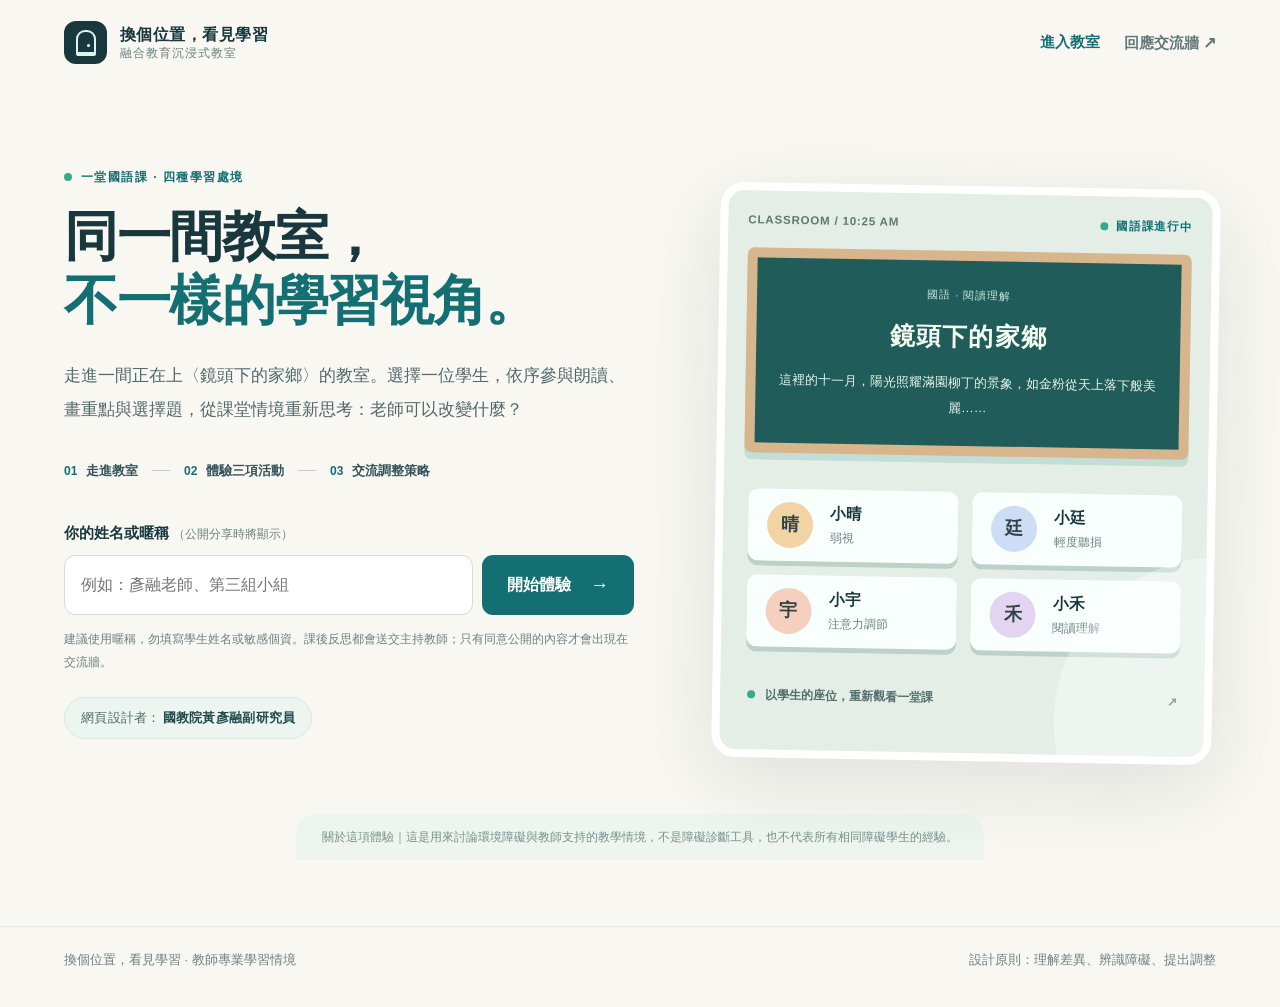
==== index.html @ c98c5ab8 "Add files via upload" ====
<!doctype html>
<html lang="zh-Hant">
<head>
  <meta charset="utf-8">
  <meta name="viewport" content="width=device-width, initial-scale=1">
  <meta name="theme-color" content="#153f46">
  <meta name="description" content="一堂國語課，四種不同的學習處境。走進教室，從學生的座位重新思考融合教育的班級經營與教學調整。">
  <title>換個位置，看見學習｜融合教育沉浸式教室</title>
  <link rel="stylesheet" href="./assets/style.css">
  <script src="./config.js"></script>
  <script type="module" src="./assets/app.js"></script>
</head>
<body>
  <a class="skip-link" href="#main">跳至主要內容</a>
  <header class="site-header">
    <a class="brand" href="./index.html" aria-label="回到換個位置，看見學習首頁">
      <span class="brand-mark" aria-hidden="true"><span class="brand-door"></span></span>
      <span><strong>換個位置，看見學習</strong><small>融合教育沉浸式教室</small></span>
    </a>
    <nav class="header-links" aria-label="主要選單">
      <a class="header-link is-current" href="./index.html">進入教室</a>
      <a class="header-link" href="./wall.html">回應交流牆 <span aria-hidden="true">↗</span></a>
    </nav>
  </header>

  <main id="main">
    <section id="welcomeView" class="view welcome" aria-labelledby="welcomeTitle">
      <div class="welcome-copy">
        <p class="eyebrow"><span class="eyebrow-dot"></span> 一堂國語課 · 四種學習處境</p>
        <h1 id="welcomeTitle">同一間教室，<br><em>不一樣的學習視角。</em></h1>
        <p class="lead">走進一間正在上〈鏡頭下的家鄉〉的教室。選擇一位學生，依序參與朗讀、畫重點與選擇題，從課堂情境重新思考：老師可以改變什麼？</p>
        <div class="journey-trail" aria-label="體驗流程">
          <span><b>01</b> 走進教室</span><i></i><span><b>02</b> 體驗三項活動</span><i></i><span><b>03</b> 交流調整策略</span>
        </div>
        <form id="startForm" class="start-form">
          <label for="participantName">你的姓名或暱稱 <span class="subtle-text">（公開分享時將顯示）</span></label>
          <div class="start-form-row">
            <input id="participantName" name="participantName" maxlength="24" minlength="1" required autocomplete="nickname" placeholder="例如：彥融老師、第三組小組" spellcheck="false">
            <button class="primary-btn" type="submit">開始體驗 <span aria-hidden="true">→</span></button>
          </div>
          <p class="privacy-hint">建議使用暱稱，勿填寫學生姓名或敏感個資。課後反思都會送交主持教師；只有同意公開的內容才會出現在交流牆。</p>
        </form>
        <p class="designer-credit">網頁設計者：<strong>國教院黃彥融副研究員</strong></p>
      </div>
      <div class="welcome-preview" aria-hidden="true">
        <div class="preview-top"><span>CLASSROOM / 10:25 AM</span><span class="preview-live"><i></i> 國語課進行中</span></div>
        <div class="preview-board"><span>國語 · 閱讀理解</span><strong>鏡頭下的家鄉</strong><p>這裡的十一月，陽光照耀滿園柳丁的景象，如金粉從天上落下般美麗……</p></div>
        <div class="preview-seats">
          <div class="preview-seat"><span class="avatar-circle amber">晴</span><span>小晴</span><small>弱視</small></div>
          <div class="preview-seat"><span class="avatar-circle blue">廷</span><span>小廷</span><small>輕度聽損</small></div>
          <div class="preview-seat"><span class="avatar-circle coral">宇</span><span>小宇</span><small>注意力調節</small></div>
          <div class="preview-seat"><span class="avatar-circle purple">禾</span><span>小禾</span><small>閱讀理解</small></div>
        </div>
        <div class="preview-foot"><span class="preview-pulse"></span><span>以學生的座位，重新觀看一堂課</span><span>↗</span></div>
      </div>
      <div class="intro-caveat">關於這項體驗｜這是用來討論環境障礙與教師支持的教學情境，不是障礙診斷工具，也不代表所有相同障礙學生的經驗。</div>
    </section>

    <section id="classroomView" class="view class-view" aria-labelledby="classroomTitle" hidden>
      <div class="section-heading">
        <div><p class="eyebrow">STEP 01 / ENTER THE ROOM</p><h1 id="classroomTitle">歡迎走進五年級國語課。</h1><p>用方向鍵、WASD 或下方按鈕移動，靠近學生後按 Enter；也可以直接點擊座位選擇。</p></div>
        <span class="participant-chip" id="participantChip"></span>
      </div>
      <div class="room-layout">
        <div class="classroom-card">
          <div class="room-topline"><span>5年甲班 · 國語課</span><span>10:25 <span class="tiny-dot"></span> 正在上課</span></div>
          <div id="classroomMap" class="classroom-map" tabindex="0" role="group" aria-label="教室平面互動區。可用方向鍵移動角色，Enter 選擇附近學生；或直接使用學生座位按鈕。">
            <div class="map-window">窗　窗　窗　窗</div>
            <div class="room-blackboard"><small>今天的課文</small><strong>鏡頭下的家鄉</strong><small>觀察描寫 · 找出重點 · 理解比喻</small></div>
            <div class="teacher-spot"><span>👩🏻‍🏫</span><small>國語老師</small></div>
            <div class="map-door">入口 <span>↥</span></div>
            <button type="button" class="student-desk" data-student="vision" style="--x:29%;--y:49%;" aria-label="選擇小晴，弱視學生"><span class="student-desk-top"><span class="seat-avatar amber">晴</span><span class="desk-book"></span></span><strong>小晴</strong><small>弱視</small></button>
            <button type="button" class="student-desk" data-student="hearing" style="--x:70%;--y:49%;" aria-label="選擇小廷，輕度聽損學生"><span class="student-desk-top"><span class="seat-avatar blue">廷</span><span class="desk-book"></span></span><strong>小廷</strong><small>輕度聽損</small></button>
            <button type="button" class="student-desk" data-student="adhd" style="--x:29%;--y:76%;" aria-label="選擇小宇，注意力調節困難（ADHD）學生"><span class="student-desk-top"><span class="seat-avatar coral">宇</span><span class="desk-book"></span></span><strong>小宇</strong><small>注意力調節</small></button>
            <button type="button" class="student-desk" data-student="reading" style="--x:70%;--y:76%;" aria-label="選擇小禾，閱讀理解困難學生"><span class="student-desk-top"><span class="seat-avatar purple">禾</span><span class="desk-book"></span></span><strong>小禾</strong><small>閱讀理解</small></button>
            <div id="playerAvatar" class="player-avatar" style="left:50%;top:93%" aria-hidden="true"><span>我</span><i></i></div>
          </div>
          <div class="map-bottom"><span id="mapStatus" aria-live="polite">你站在教室入口。試著走向一張座位。</span><div class="direction-controls" aria-label="角色移動控制"><button type="button" data-move="0,-1" aria-label="向上移動">↑</button><div><button type="button" data-move="-1,0" aria-label="向左移動">←</button><button type="button" id="chooseNearBtn" aria-label="選擇靠近的學生">選擇</button><button type="button" data-move="1,0" aria-label="向右移動">→</button></div><button type="button" data-move="0,1" aria-label="向下移動">↓</button></div></div>
        </div>
        <aside class="side-guide">
          <p class="eyebrow">CHOOSE A PERSPECTIVE</p><h2>今天你想坐在哪裡？</h2><p>四位學生都在讀同一篇課文，但參與這堂課時，可能遇到不同障礙。</p>
          <div class="role-picks" id="rolePicks">
            <button type="button" data-student="vision"><span class="avatar-circle amber">晴</span><span><b>小晴</b><small>弱視 · 看不清板書與小字</small></span><span>↗</span></button>
            <button type="button" data-student="hearing"><span class="avatar-circle blue">廷</span><span><b>小廷</b><small>輕度聽損 · 口語訊息易漏接</small></span><span>↗</span></button>
            <button type="button" data-student="adhd"><span class="avatar-circle coral">宇</span><span><b>小宇</b><small>ADHD · 課堂干擾與注意力轉移</small></span><span>↗</span></button>
            <button type="button" data-student="reading"><span class="avatar-circle purple">禾</span><span><b>小禾</b><small>閱讀理解困難 · 文字與語意處理</small></span><span>↗</span></button>
          </div>
          <p class="guide-note">每個人的狀況都具有個別差異；這裡以四個具體教室情境，引導討論可調整的環境與教學做法。</p>
        </aside>
      </div>
    </section>

    <section id="lessonView" class="view lesson-view" aria-labelledby="lessonTitle" hidden>
      <div class="lesson-top">
        <div class="lesson-meta"><button id="backToClass" class="text-btn" type="button">← 返回教室</button><span class="meta-divider">/</span><span id="studentTag" class="small-tag"></span></div>
        <button id="motionToggle" type="button" class="subtle-btn" aria-pressed="false">減少視覺模擬特效</button>
      </div>
      <div class="lesson-heading"><div><p class="eyebrow" id="lessonStepLabel">STEP 02 / EXPERIENCE</p><h1 id="lessonTitle">跟著老師朗讀</h1><p id="lessonSubtitle">同一項學習任務，坐在不同位置有什麼差異？</p></div><div class="lesson-progress" aria-label="三個課堂活動"><span class="progress-node active" data-progress="0">1 <small>朗讀</small></span><span class="progress-line"></span><span class="progress-node" data-progress="1">2 <small>畫重點</small></span><span class="progress-line"></span><span class="progress-node" data-progress="2">3 <small>選擇題</small></span></div></div>
      <div class="learning-layout">
        <div class="stage-main">
          <div class="stage-scene-bar"><span class="scene-clock"><span></span> 課堂進行中</span><span id="stageContext">國語課 · 朗讀課文</span><span id="stageClock">10:25</span></div>
          <div class="stage-scene" id="stageScene">
            <div class="board-view" id="boardView"><div class="board-label">黑板上的課文</div><div class="board-copy"><strong>鏡頭下的家鄉</strong><p>這裡的十一月，陽光照耀滿園柳丁的景象，如金粉從天上落下般美麗。</p></div><span class="board-chalk" aria-hidden="true">＿＿＿＿</span></div>
            <div class="teacher-bubble"><span class="teacher-portrait" aria-hidden="true">師</span><div><div class="bubble-heading"><strong>老師說</strong><span id="teacherOrientation">站在講台前</span></div><p id="teacherCaption" aria-live="polite"></p></div></div>
          </div>
          <div class="workspace">
            <div class="workspace-top"><div><span class="workspace-label">我的課本與練習</span><h2 id="workspaceHeading"></h2></div><button id="audioBtn" class="audio-btn" type="button">♫ 播放老師語音</button></div>
            <p id="workspaceDirection" class="workspace-direction"></p>
            <div id="workspaceContent" class="workspace-content"></div>
            <div id="distractionNotice" class="distraction-notice" hidden><span id="distractionText"></span><button id="dismissDistraction" type="button">把注意力拉回來</button></div>
            <div id="taskFeedback" class="task-feedback" role="status" hidden></div>
          </div>
        </div>
        <aside class="insight-sidebar"><div class="student-profile"><div id="sidebarAvatar" class="big-avatar">晴</div><div><p class="eyebrow">YOU ARE EXPERIENCING</p><h2 id="sidebarName"></h2><p id="sidebarDesc"></p></div></div><div class="barrier-box"><span class="mini-eyebrow">此刻可能遇到的障礙</span><p id="barrierText"></p></div><div class="support-box"><span class="mini-eyebrow">換個角度思考</span><h3>如果老師做一些調整呢？</h3><p>先觀察你遇到的困難，再試一個支持方式，看看課堂是否更容易參與。</p><div id="supportChoices" class="support-choices"></div><div id="supportFeedback" class="support-feedback" hidden></div></div><div class="sidebar-bottom"><button type="button" id="stagePrimaryBtn" class="primary-btn wide-btn">我已嘗試，前往下一項 <span>→</span></button><button type="button" id="skipTaskBtn" class="skip-task-btn">這項活動無法完成，仍可繼續 →</button><p id="stageHelp" class="stage-help"></p></div><p class="caveat-note">體驗是教學用的情境模擬，無法重現個人的真實感官或認知經驗；請聚焦可能的環境障礙和支持策略。</p></aside>
      </div>
    </section>

    <section id="reflectionView" class="view reflection-view" aria-labelledby="reflectionTitle" hidden>
      <div class="reflection-top"><p class="eyebrow">STEP 03 / REFLECT & SHARE</p><h1 id="reflectionTitle">把剛才的感受，變成教學上的改變。</h1><p>困難不一定來自學生本身，也可能是課堂資訊、活動規則、座位安排與教學方式之間的落差。</p></div>
      <div class="reflection-layout">
        <div class="reflection-form-card"><div class="card-head"><span class="form-count">01 / 分享你的觀察</span><span id="reflectionRoleChip" class="small-tag"></span></div><form id="reflectionForm"><div class="input-block"><label for="reflectionObservation">① 哪個活動最讓你感受到這位學生可能遇到的困難？ <em>*</em></label><textarea id="reflectionObservation" required maxlength="800" minlength="10" rows="4" placeholder="例如：我發現當老師轉身說明時……"></textarea></div><div class="input-block"><label for="reflectionAdjustment">② 如果你是這班的老師，你會如何調整班級經營或教學活動？ <em>*</em></label><textarea id="reflectionAdjustment" required maxlength="1000" minlength="10" rows="5" placeholder="請具體說明：要改變什麼、在哪個活動改變、如何讓學生參與……"></textarea></div><fieldset class="input-block"><legend>③ 你最想嘗試哪些支持策略？ <span class="muted-label">（可複選）</span></legend><div id="strategyChoices" class="strategy-choices"></div></fieldset><div class="input-block"><label for="reflectionQuestion">④ 你想和其他老師討論什麼問題？ <span class="muted-label">（選填）</span></label><textarea id="reflectionQuestion" maxlength="600" rows="3" placeholder="例如：怎樣做才能同時照顧不同學生，又不讓課堂節奏中斷？"></textarea></div><label class="consent"><input id="publishConsent" type="checkbox"><span>我同意以所填寫的姓名或暱稱公開這份反思，供其他參與者閱讀與回覆。未勾選時仍可送出，但只會保存在主持教師的 Google 試算表中。<b>（公開分享才勾選）</b></span></label><div id="submitStatus" class="submit-status" aria-live="polite"></div><button id="submitReflectionBtn" class="primary-btn submit-btn" type="submit">送出反思，完成體驗 <span>→</span></button></form><div id="reflectionSuccess" class="success-panel" hidden><div class="success-icon">✓</div><h2>你的反思已送出。</h2><p id="successText">現在可以閱讀其他老師的做法，並在交流牆上回覆討論。</p><a href="./wall.html" class="primary-btn link-btn">前往回應交流牆 →</a></div></div>
        <aside class="reflection-sidebar"><div class="summary-card"><p class="eyebrow">YOUR EXPERIENCE</p><h2 id="summaryStudentName">小晴的上課經驗</h2><div class="summary-activity"><span>1</span><div><strong>朗讀課文</strong><p id="summaryBarrier0"></p></div></div><div class="summary-activity"><span>2</span><div><strong>畫出重點</strong><p id="summaryBarrier1"></p></div></div><div class="summary-activity"><span>3</span><div><strong>回答選擇題</strong><p id="summaryBarrier2"></p></div></div><div id="usedSupportCount" class="summary-stats"></div></div><div class="thought-card"><span>供小組討論的核心問題</span><p>我們能調整的是學生，還是學習環境、課堂溝通與教學設計？</p></div><button id="chooseAnotherStudent" class="outline-btn wide-btn" type="button">← 體驗另一位學生</button></aside>
      </div>
    </section>
  </main>
  <footer class="site-footer"><span>換個位置，看見學習 · 教師專業學習情境</span><span>設計原則：理解差異、辨識障礙、提出調整</span></footer>
</body>
</html>
---- assets/style.css ----
:root{--ink:#19383e;--ink2:#355359;--muted:#6b8182;--teal:#146f73;--teal-dark:#0c565d;--seafoam:#d8efea;--warm:#f8f7f1;--paper:#fffefd;--line:#dfebe7;--line2:#d0ddd9;--amber:#f2d4a4;--blue:#cdddf5;--coral:#f5d0bf;--purple:#e3d5f1;--shadow:0 21px 60px rgba(20,58,57,.08);--radius:22px}
*{box-sizing:border-box}html{scroll-behavior:smooth}body{margin:0;color:var(--ink);background:var(--warm);font-family:-apple-system,BlinkMacSystemFont,"Noto Sans TC","PingFang TC","Microsoft JhengHei",sans-serif;font-size:16px;line-height:1.7}button,input,textarea,select{font:inherit}button{cursor:pointer}button:disabled{cursor:not-allowed;opacity:.58}a{color:inherit;text-decoration:none}a:hover{text-decoration:none}input,textarea,select{accent-color:var(--teal)}:focus-visible{outline:3px solid #f5b864!important;outline-offset:3px}[hidden]{display:none!important}h1,h2,h3,p{margin-top:0}h1,h2,h3{line-height:1.32;letter-spacing:-.025em}h1{font-size:clamp(2.1rem,4.2vw,4.1rem)}h2{font-size:clamp(1.35rem,2vw,1.8rem)}h3{font-size:1.08rem}p{margin-bottom:0}.visually-hidden{position:absolute!important;width:1px;height:1px;overflow:hidden;clip:rect(0,0,0,0);white-space:nowrap}.skip-link{position:fixed;z-index:999;background:#fff;left:15px;top:-90px;padding:10px 16px}.skip-link:focus{top:12px}
.site-header{height:85px;max-width:1480px;margin:auto;padding:0 clamp(22px,5vw,84px);display:flex;align-items:center;justify-content:space-between;gap:20px}.brand{display:flex;align-items:center;gap:13px;min-width:0}.brand>span:last-child{display:flex;flex-direction:column;line-height:1.4}.brand strong{font-size:1.02rem;letter-spacing:.03em}.brand small{font-size:.76rem;color:var(--muted);letter-spacing:.08em}.brand-mark{height:43px;width:43px;display:flex;align-items:center;justify-content:center;border-radius:12px;background:var(--ink)}.brand-door{display:block;width:20px;height:26px;border:2px solid #dcf3ee;border-bottom:4px solid #dcf3ee;border-radius:9px 9px 2px 2px;position:relative}.brand-door:after{content:"";position:absolute;right:4px;top:12px;width:3px;height:3px;border-radius:50%;background:#fff}.header-links{display:flex;gap:24px;align-items:center}.header-link{color:#62767a;font-size:.93rem;font-weight:650;white-space:nowrap}.header-link.is-current,.header-link:hover{color:var(--teal)}.header-link span{font-size:1.08em}.view,.wall-main{max-width:1480px;margin:auto;padding:0 clamp(22px,5vw,84px)}.eyebrow{display:flex;align-items:center;gap:9px;font-size:.76rem;font-weight:800;color:var(--teal);letter-spacing:.12em;margin-bottom:16px}.eyebrow-dot,.preview-pulse,.preview-live i,.scene-clock span,.tiny-dot{display:inline-block;width:8px;height:8px;border-radius:50%;background:#33aa8e}.site-footer{max-width:1480px;margin:66px auto 0;padding:22px clamp(22px,5vw,84px) 36px;border-top:1px solid var(--line);color:var(--muted);display:flex;justify-content:space-between;gap:15px;font-size:.8rem}.site-footer span:last-child{text-align:right}
.primary-btn{border:none;display:inline-flex;align-items:center;justify-content:center;gap:19px;background:var(--teal);color:#fff;font-weight:750;padding:14px 25px;border-radius:11px;white-space:nowrap;transition:background .18s,transform .18s;min-height:50px}.primary-btn:hover:not(:disabled){background:var(--teal-dark);transform:translateY(-1px)}.primary-btn>span:last-child{font-size:1.18rem;font-weight:400}.outline-btn{display:inline-flex;align-items:center;justify-content:center;min-height:45px;padding:8px 19px;background:#fff;border:1px solid var(--line2);border-radius:10px;color:var(--ink);font-weight:720}.outline-btn:hover,.subtle-btn:hover{background:#eaf5f2}.text-btn{border:0;background:none;color:var(--teal);font-weight:760;padding:7px 0}.subtle-btn{border:1px solid var(--line2);background:#fff;border-radius:9px;padding:9px 15px;color:var(--ink2);font-size:.88rem;font-weight:650}.subtle-btn[aria-pressed=true]{background:#dceee9;border-color:#97ccc1;color:#0f625e}.wide-btn{width:100%}
.welcome{min-height:calc(100vh - 150px);display:grid;grid-template-columns:1.08fr .92fr;align-items:center;column-gap:clamp(40px,5vw,75px);padding-top:48px}.welcome-copy{padding:34px 0 75px}.welcome h1{margin-bottom:25px;line-height:1.2}.welcome h1 em,.wall-hero h1 em{color:var(--teal);font-style:normal}.lead{max-width:575px;font-size:1.09rem;color:#52686c;line-height:1.95}.journey-trail{display:flex;align-items:center;gap:14px;flex-wrap:wrap;margin:34px 0 39px}.journey-trail span{font-size:.83rem;font-weight:720;color:var(--ink2);white-space:nowrap}.journey-trail span b{font-size:.75rem;margin-right:5px;color:var(--teal)}.journey-trail i{height:1px;width:18px;background:#b9d2ce}.start-form{max-width:570px}.start-form label{font-weight:790;display:block;margin-bottom:9px;font-size:.91rem}.subtle-text{font-size:.78rem;color:var(--muted);font-weight:500}.start-form-row{display:flex;gap:9px}.start-form input{min-width:0;flex:1;border:1px solid var(--line2);background:#fff;padding:14px 16px;border-radius:11px}.privacy-hint{font-size:.78rem;color:var(--muted);margin-top:13px;line-height:1.8}.welcome-preview{align-self:center;min-height:575px;border-radius:24px;background:#e4eee7;box-shadow:0 23px 80px rgba(25,56,62,.11);border:8px solid #fff;padding:20px;transform:rotate(1deg);position:relative;overflow:hidden}.welcome-preview:after{content:"";position:absolute;bottom:-130px;right:-180px;width:330px;height:330px;border-radius:50%;background:rgba(255,255,255,.34);pointer-events:none}.preview-top{display:flex;justify-content:space-between;gap:5px;font-size:.72rem;letter-spacing:.07em;font-weight:780;color:#5c7974;margin-bottom:17px}.preview-live{display:flex;align-items:center;gap:8px;color:var(--teal)}.preview-board{height:205px;background:#205c59;color:#f3fbf1;border:10px solid #d7b68d;border-radius:7px;text-align:center;display:flex;flex-direction:column;align-items:center;justify-content:center;padding:20px;box-shadow:0 7px 0 #c2ded7}.preview-board>span{font-size:.67rem;color:#c9e9df;letter-spacing:.1em}.preview-board strong{font-size:1.55rem;margin:12px 0 13px;letter-spacing:.05em}.preview-board p{font-size:.8rem;line-height:1.9;max-width:390px;color:#e6f6ed}.preview-seats{display:grid;grid-template-columns:repeat(2,minmax(0,1fr));gap:14px;margin:36px 5px 25px}.preview-seat{background:#f9fffc;padding:13px 19px;border-radius:10px;display:grid;align-items:center;grid-template-columns:52px 1fr;grid-template-rows:24px 22px;column-gap:11px;box-shadow:0 5px 0 #bbd1c9}.preview-seat .avatar-circle{grid-row:1/3}.preview-seat>span:not(.avatar-circle){font-weight:850;font-size:.97rem}.preview-seat small{color:var(--muted);font-size:.74rem}.avatar-circle,.seat-avatar{display:grid;place-items:center;border-radius:50%;height:46px;width:46px;color:#2e4247;font-weight:850;font-size:1.12rem}.amber{background:var(--amber)}.blue{background:var(--blue)}.coral{background:var(--coral)}.purple{background:var(--purple)}.preview-foot{display:flex;gap:10px;align-items:center;color:#536e6e;font-size:.75rem;font-weight:740;padding:13px 7px}.preview-foot span:last-child{margin-left:auto}.intro-caveat{grid-column:1/-1;justify-self:center;max-width:1040px;text-align:center;font-size:.77rem;line-height:1.8;color:#78908e;background:#eef5ee;border-radius:20px 20px 0 0;padding:12px 26px}
.class-view{padding-top:25px}.section-heading{display:flex;justify-content:space-between;align-items:flex-start;gap:22px;margin-bottom:31px}.section-heading h1{font-size:clamp(2rem,3vw,2.8rem);margin-bottom:11px}.section-heading p:last-child{color:#62757a}.participant-chip{background:#e8f3ee;border:1px solid #cee5d9;border-radius:100px;padding:8px 17px;color:var(--teal);font-size:.84rem;font-weight:790;white-space:nowrap}.room-layout{display:grid;grid-template-columns:minmax(0,1.5fr) minmax(280px,.67fr);gap:25px;align-items:start}.classroom-card{border:1px solid var(--line);border-radius:20px;background:#fff;padding:16px;box-shadow:var(--shadow)}.room-topline{display:flex;justify-content:space-between;align-items:center;padding:0 6px 14px;font-size:.82rem;font-weight:780;color:var(--muted)}.tiny-dot{width:6px;height:6px;margin:0 3px 1px}.classroom-map{position:relative;width:100%;height:clamp(450px,47vw,625px);border-radius:13px;overflow:hidden;background-color:#dceae2;background-image:linear-gradient(90deg,transparent 98%,#c4d5ca 99%),linear-gradient(0deg,transparent 98%,#c4d5ca 99%);background-size:58px 58px;border:8px solid #c6dcd5}.map-window{position:absolute;right:0;top:80px;writing-mode:vertical-lr;background:#c4e5e5;border:4px solid #fff;padding:14px 6px;letter-spacing:12px;color:#6e9995;font-size:.66rem;border-radius:6px}.room-blackboard{position:absolute;left:23%;top:14px;width:54%;height:24%;background:#235c55;border:8px solid #d7bc91;border-radius:6px;color:#e6f6ec;display:flex;flex-direction:column;align-items:center;justify-content:center;text-align:center;box-shadow:0 7px 0 #bed0c3}.room-blackboard strong{font-size:clamp(1.05rem,2.6vw,1.65rem);letter-spacing:.08em;margin:5px 0}.room-blackboard small{font-size:.68rem;letter-spacing:.04em}.teacher-spot{position:absolute;top:28%;left:50%;transform:translateX(-50%);display:flex;flex-direction:column;align-items:center;gap:1px}.teacher-spot span{font-size:1.65rem}.teacher-spot small{background:#fff;color:var(--teal);border-radius:8px;padding:2px 8px;font-size:.7rem;font-weight:750}.map-door{position:absolute;bottom:-5px;left:50%;transform:translateX(-50%);background:#f8f7f1;border:5px solid #c6dcd5;border-bottom:0;border-radius:15px 15px 0 0;width:112px;height:55px;text-align:center;padding:18px 10px 0;font-size:.65rem;font-weight:800;color:#76958a}.map-door span{font-size:1rem}.student-desk{position:absolute;left:var(--x);top:var(--y);transform:translate(-50%,-50%);min-width:clamp(105px,12vw,160px);display:flex;flex-direction:column;align-items:center;border:2px solid #e1c99e;border-bottom:7px solid #bf9f72;border-radius:15px;background:#f8ecd3;padding:13px 8px 8px;box-shadow:0 9px 15px rgba(78,81,59,.11);transition:transform .18s,outline .18s}.student-desk:hover,.student-desk.is-near{transform:translate(-50%,-53%) scale(1.055);outline:3px solid #0c8d86;outline-offset:3px}.student-desk-top{display:flex;align-items:center;gap:11px;margin-bottom:4px}.seat-avatar{height:43px;width:43px;font-size:1rem}.desk-book{height:30px;width:25px;border-radius:3px;background:#fff;transform:rotate(-9deg);box-shadow:2px 2px 0 #d1d5cb}.student-desk strong{font-size:.95rem}.student-desk small{font-size:.7rem;color:#7a7871}.player-avatar{position:absolute;transform:translate(-50%,-50%);z-index:5;transition:left .11s linear,top .11s linear;pointer-events:none}.player-avatar span{display:grid;place-items:center;background:#164f5b;color:#fff;border:4px solid #fff;border-radius:50%;height:46px;width:46px;font-size:.85rem;font-weight:800;box-shadow:0 5px 15px #34736966}.player-avatar i{position:absolute;left:50%;top:-7px;transform:translateX(-50%);border:5px solid transparent;border-top-color:#164f5b;opacity:.8}.map-bottom{display:flex;justify-content:space-between;align-items:center;gap:22px;margin-top:13px;padding:0 7px 3px}.map-bottom>span{font-size:.82rem;color:#536d6c;max-width:460px}.direction-controls{display:flex;flex-direction:column;align-items:center;gap:4px}.direction-controls>div{display:flex;gap:4px}.direction-controls button{border:1px solid #cfe0db;background:#eef6f2;border-radius:7px;width:45px;min-height:35px;font-weight:800;color:#2d5b61;line-height:1}.direction-controls #chooseNearBtn{width:63px;background:#e2efec;font-size:.74rem}.direction-controls button:hover{background:#cfebdf}.side-guide{background:#fff;border:1px solid var(--line);border-radius:20px;padding:27px;box-shadow:var(--shadow)}.side-guide h2{margin-bottom:12px}.side-guide>p:not(.eyebrow):not(.guide-note){font-size:.89rem;color:#61767a;line-height:1.85}.role-picks{display:grid;gap:9px;margin:24px 0}.role-picks button{border:1px solid #e4ede9;border-radius:12px;background:#fcfefb;display:flex;align-items:center;text-align:left;gap:11px;padding:10px;transition:border-color .2s,background .2s}.role-picks button:hover{border-color:#91c6bc;background:#f0f9f5}.role-picks button>span:nth-child(2){display:flex;flex-direction:column;flex:1}.role-picks button b{font-size:.92rem}.role-picks button small{color:var(--muted);font-size:.74rem}.role-picks button>span:last-child{color:var(--teal)}.role-picks .avatar-circle{width:43px;height:43px;flex-shrink:0}.guide-note{padding:15px;background:#f1f7f3;border-radius:10px;color:#728786;font-size:.76rem;line-height:1.85}
.lesson-view{padding-top:20px}.lesson-top{display:flex;justify-content:space-between;align-items:center;margin-bottom:18px}.lesson-meta{display:flex;align-items:center;gap:13px}.meta-divider{color:#9cb6b1}.small-tag{background:#e8f4ef;color:#0d6d69;border-radius:99px;padding:6px 12px;font-size:.76rem;font-weight:780}.lesson-heading{display:flex;justify-content:space-between;align-items:end;gap:20px;margin-bottom:25px}.lesson-heading h1{font-size:clamp(1.9rem,3.2vw,2.75rem);margin-bottom:9px}.lesson-heading p:last-child{color:#708480}.lesson-progress{display:flex;align-items:center;gap:7px;padding:0 0 8px;white-space:nowrap}.progress-node{display:flex;align-items:center;justify-content:center;gap:6px;border-radius:50px;border:1px solid #dbe5dd;background:#fff;color:#7a8d8b;padding:8px 13px;font-weight:850;font-size:.8rem;min-width:61px}.progress-node small{font-size:.7rem;font-weight:700}.progress-node.active{color:#fff;background:var(--teal);border-color:var(--teal)}.progress-node.done{color:#0d6c60;background:#e1f4ea;border-color:#bbdccc}.progress-line{width:17px;height:2px;background:#c8dbd1}.learning-layout{display:grid;grid-template-columns:minmax(0,1.5fr) minmax(295px,.67fr);gap:23px;align-items:start}.stage-main,.insight-sidebar{min-width:0}.stage-main{border-radius:17px;overflow:hidden;background:#fff;border:1px solid var(--line);box-shadow:var(--shadow)}.stage-scene-bar{display:flex;justify-content:space-between;align-items:center;gap:10px;background:#1b4b4e;color:#d8f3ea;padding:12px 22px;font-size:.76rem;font-weight:760}.scene-clock{display:flex;align-items:center;gap:7px}.scene-clock span{width:6px;height:6px}.stage-scene{background:#dae8df;padding:15px 19px 0}.board-view{max-width:92%;margin:0 auto;height:175px;border:9px solid #d1b287;border-radius:7px;background:#23605a;box-shadow:0 7px 0 #bad1c4;color:#e8f8ec;text-align:center;position:relative;overflow:hidden;display:flex;flex-direction:column;align-items:center;justify-content:center}.board-label{font-size:.67rem;letter-spacing:.1em;color:#9fcfc1;font-weight:800}.board-copy{transition:filter .3s,opacity .3s}.board-copy strong{font-size:1.36rem;letter-spacing:.05em}.board-copy p{font-size:.89rem;line-height:1.65;max-width:480px;margin:10px 23px 0}.board-chalk{position:absolute;bottom:-5px;right:20px;color:#afcaba;font-size:.6rem}.teacher-bubble{display:flex;align-items:flex-start;gap:12px;background:#fff;border-radius:12px 12px 0 0;padding:13px 18px 14px;max-width:92%;margin:18px auto 0;box-shadow:0 -3px 17px #365f5122}.teacher-portrait{height:43px;width:43px;flex-shrink:0;display:grid;place-items:center;border-radius:50%;background:#ffe0b0;color:#694e36;font-weight:900}.bubble-heading{display:flex;flex-wrap:wrap;align-items:center;gap:12px}.bubble-heading strong{font-size:.8rem}.bubble-heading span{font-size:.68rem;color:#869b97}.teacher-bubble p{font-size:.9rem;color:#43605e;margin:3px 0 0}.workspace{padding:24px 28px 30px;background:#fff;position:relative;min-height:375px}.workspace-top{display:flex;justify-content:space-between;align-items:center;gap:13px;margin-bottom:10px}.workspace-label{font-size:.67rem;letter-spacing:.08em;color:var(--teal);font-weight:850}.workspace h2{font-size:1.23rem;margin:3px 0}.audio-btn{border:1px solid #c9ddd6;color:#285f61;background:#eef6f2;border-radius:8px;padding:7px 12px;font-size:.78rem;font-weight:800;flex-shrink:0}.audio-btn:hover{background:#d9f0e6}.workspace-direction{color:#637b7a;font-size:.85rem;margin:9px 0 16px;line-height:1.8}.workspace-content{transition:filter .25s,opacity .25s;position:relative}.reading-paper{background:#fffefa;border:1px solid #ecebe4;border-radius:10px;padding:22px 26px;line-height:2.45;font-size:1rem;color:#243e43;box-shadow:0 5px 18px #113d3510}.reading-paper p+p{margin-top:16px}.reading-paper p{margin-bottom:0}.reading-paper .sentence{display:inline}.activity-callout{font-size:.8rem;background:#f0f8f3;border-left:3px solid #41aaa0;padding:10px 13px;border-radius:4px;margin:0 0 16px;color:#396c67}.highlight-directions{margin-bottom:13px;color:#5e7776;font-size:.81rem}.sentence-selects{display:grid;gap:9px}.sentence-button{text-align:left;border:1px solid #dce7df;background:#fffefa;border-radius:9px;padding:12px 15px;line-height:1.85;font-size:.95rem;color:#284449;display:flex;align-items:flex-start;gap:12px}.sentence-button .sentence-check{border:1px solid #a7beb9;width:22px;height:22px;display:inline-grid;place-items:center;flex-shrink:0;border-radius:6px;color:transparent;margin-top:3px;font-size:.8rem}.sentence-button:hover{background:#f1f8f3}.sentence-button.is-selected{background:#e8f5ec;border-color:#56a89e}.sentence-button.is-selected .sentence-check{background:#0c817b;color:#fff;border-color:#0c817b}.highlight-counter{text-align:right;margin-top:9px;color:#6a8281;font-size:.75rem}.quiz-question{background:#f0f7f3;border-left:4px solid #73b4a5;padding:16px 18px;border-radius:7px;margin-bottom:15px;font-weight:800;font-size:1.02rem;line-height:1.85}.quiz-options{display:grid;gap:10px}.quiz-option{cursor:pointer;border:1px solid #d9e5df;background:#fffefa;padding:13px 16px;border-radius:9px;display:flex;align-items:flex-start;gap:13px;line-height:1.8;font-size:.92rem}.quiz-option:hover{background:#f3faf6}.quiz-option input{margin-top:7px;flex-shrink:0}.quiz-option.is-selected{border-color:#4fa89b;background:#ecf7f0}.quiz-option .option-letter{font-weight:800;color:var(--teal);flex-shrink:0}.task-feedback{margin-top:19px;border:1px solid #b5dacc;background:#eef8ef;padding:15px 17px;border-radius:9px;color:#2f6861;font-size:.88rem;line-height:1.9}.task-feedback strong{display:block;color:#145e56;margin-bottom:4px}.word-support{margin-top:17px;background:#fff6e7;border:1px solid #f5dfb5;padding:13px 16px;border-radius:9px;font-size:.82rem;color:#80603b;line-height:1.9}.word-support strong{color:#76502a}.simulation-hint{margin-top:11px;font-size:.78rem;color:#7a8780}.effect-vision .board-copy{filter:blur(3.7px);opacity:.65}.effect-vision .workspace-content{filter:blur(1.95px);opacity:.7}.effect-vision .workspace-content .sentence-selects{filter:contrast(.76)}.effect-vision .quiz-option{font-size:.83rem}.effect-hearing .teacher-bubble p{color:#7f908b}.effect-adhd .stage-scene{background-image:linear-gradient(125deg,transparent 72%,#bedad3 73%,transparent 76%)}.effect-adhd .workspace::before{content:"走廊上的聲音 →";position:absolute;right:28px;top:78px;transform:rotate(-6deg);font-size:.69rem;color:#a17b53;background:#f9ecdb;border:1px solid #f1dbb7;padding:3px 8px;border-radius:8px;pointer-events:none}.effect-reading .reading-paper .sentence:nth-child(2n),.effect-reading .sentence-button:nth-child(even) .sentence-body,.effect-reading .quiz-option:nth-child(even) span:last-child{animation:gentle-drift 2.8s ease-in-out infinite alternate}.effect-reading .reading-paper .sentence:nth-child(3n),.effect-reading .sentence-button:nth-child(odd) .sentence-body,.effect-reading .quiz-option:nth-child(odd) span:last-child{animation:gentle-drift-reverse 3.1s ease-in-out infinite alternate}.effect-reading .reading-paper{letter-spacing:.035em;line-height:2.25}.distraction-notice{position:absolute;top:55px;right:22px;z-index:3;width:min(285px,80%);padding:16px;background:#fff8e9;box-shadow:0 13px 35px #4e503829;border:1px solid #eacda7;border-radius:10px;display:flex;flex-direction:column;gap:12px;font-size:.85rem;color:#7d5f37;transform:rotate(2deg)}.distraction-notice button{background:var(--ink);color:#fff;border:0;border-radius:7px;padding:8px;font-weight:700;font-size:.78rem}.sim-effects-off .board-copy,.sim-effects-off .workspace-content,.sim-effects-off .workspace-content *{filter:none!important;animation:none!important;opacity:1!important;letter-spacing:normal!important}.sim-effects-off .workspace::before{display:none}.sim-effects-off .distraction-notice{display:none!important}
.insight-sidebar{display:flex;flex-direction:column;gap:14px}.student-profile,.barrier-box,.support-box,.sidebar-bottom{background:#fff;border:1px solid var(--line);border-radius:13px;padding:19px}.student-profile{display:flex;align-items:center;gap:14px}.big-avatar{display:grid;place-items:center;flex-shrink:0;width:65px;height:65px;border-radius:16px;font-size:1.7rem;font-weight:900}.student-profile .eyebrow{font-size:.59rem;letter-spacing:.06em;margin-bottom:6px}.student-profile h2{font-size:1.27rem;margin:0 0 3px}.student-profile p:last-child{font-size:.8rem;color:#7c8f8b}.barrier-box{background:#fff7ef;border-color:#f3e0cd}.mini-eyebrow{font-size:.72rem;letter-spacing:.07em;font-weight:850;color:#ad794b}.barrier-box p{color:#785838;font-size:.9rem;line-height:1.9;margin-top:8px}.support-box .mini-eyebrow{color:var(--teal)}.support-box h3{margin:8px 0 9px}.support-box>p{color:#758785;font-size:.83rem;line-height:1.9}.support-choices{display:grid;gap:8px;margin:16px 0 0}.support-choice{display:flex;align-items:flex-start;gap:10px;text-align:left;background:#f5faf7;border:1px solid #dce9e1;color:#386765;border-radius:9px;padding:10px 12px;font-size:.81rem;font-weight:760;line-height:1.6}.support-choice .support-icon{display:grid;place-items:center;flex-shrink:0;height:23px;width:23px;border:1px solid #a6c8bc;border-radius:50%;font-size:.74rem}.support-choice:hover,.support-choice.is-active{border-color:#60aa99;background:#dff1e8}.support-feedback{font-size:.79rem;line-height:1.9;margin-top:14px;padding:12px;border-radius:8px;background:#e8f4ec;color:#286c5c}.sidebar-bottom{padding:15px}.stage-help{text-align:center;color:#80908b;margin-top:10px;font-size:.74rem}.caveat-note{font-size:.76rem;color:#728682;line-height:1.9;padding:4px 8px}
.reflection-view{padding-top:40px}.reflection-top{text-align:center;max-width:850px;margin:0 auto 38px}.reflection-top h1{font-size:clamp(2rem,3.2vw,3.1rem);margin-bottom:17px}.reflection-top p:last-child{color:#697e7a;line-height:1.9}.reflection-top .eyebrow{justify-content:center}.reflection-layout{display:grid;grid-template-columns:minmax(0,1.36fr) minmax(275px,.64fr);gap:23px;align-items:start}.reflection-form-card,.summary-card,.thought-card{border:1px solid var(--line);background:#fff;border-radius:15px;box-shadow:var(--shadow)}.reflection-form-card{padding:30px}.card-head{display:flex;align-items:center;justify-content:space-between;border-bottom:1px solid #e6eee9;padding-bottom:19px;margin-bottom:23px}.form-count{font-size:.75rem;letter-spacing:.08em;font-weight:850;color:var(--teal)}.input-block{margin-bottom:24px;min-width:0;border:0;padding:0}.input-block label,.input-block legend{font-weight:820;display:block;font-size:.96rem;margin-bottom:11px;line-height:1.7}.input-block label em{color:#ce6e5b;font-style:normal}.input-block textarea,.identity-panel input{width:100%;border:1px solid var(--line2);border-radius:10px;background:#fffefa;padding:13px 15px;line-height:1.8;color:var(--ink);resize:vertical}.input-block textarea:focus{border-color:#56aa9d}.muted-label{color:#7d918e;font-weight:500;font-size:.81rem}.strategy-choices{display:flex;flex-wrap:wrap;gap:10px}.strategy-option{position:relative}.strategy-option input{position:absolute;opacity:0;width:1px;height:1px}.strategy-option span{display:inline-block;border:1px solid #cadbd3;padding:9px 13px;border-radius:9px;color:#4b716e;background:#fff;font-size:.83rem;font-weight:720;cursor:pointer}.strategy-option input:checked+span{background:#daf0e8;border-color:#4b9e8e;color:#125d57}.strategy-option input:focus-visible+span{outline:3px solid #f5b864;outline-offset:3px}.consent{display:flex;gap:11px;align-items:flex-start;background:#f4f8f4;border-radius:10px;padding:14px;font-size:.8rem;line-height:1.85;color:#5e7670}.consent input{flex-shrink:0;margin-top:5px}.consent b{font-weight:780}.submit-status{min-height:25px;font-size:.81rem;color:#a36a4b;margin-top:14px}.submit-btn{width:100%;justify-content:space-between;margin-top:8px}.summary-card{padding:24px}.summary-card h2{font-size:1.35rem;margin:0 0 21px}.summary-activity{display:flex;gap:14px;margin-bottom:20px;align-items:flex-start}.summary-activity>span{display:grid;place-items:center;width:30px;height:30px;flex-shrink:0;border-radius:50%;background:#e2f2e9;color:#207265;font-size:.81rem;font-weight:830}.summary-activity strong{font-size:.91rem}.summary-activity p{color:#6c8380;font-size:.82rem;line-height:1.85;margin:4px 0}.summary-stats{border-top:1px solid var(--line);padding-top:15px;font-size:.78rem;color:var(--teal);font-weight:760}.thought-card{padding:25px;margin:14px 0;background:#e6f3ed;border-color:#c9e8d8}.thought-card>span{font-size:.76rem;font-weight:830;color:var(--teal)}.thought-card p{font-size:1.04rem;line-height:1.8;font-weight:850;margin-top:13px;color:#215e59}.success-panel{text-align:center;padding:32px 15px 20px}.success-panel h2{margin:13px 0}.success-panel p{color:#627a77;line-height:1.9;margin:0 auto 27px;max-width:400px}.success-icon{margin:0 auto;display:grid;place-items:center;width:61px;height:61px;border-radius:50%;background:#d7f3df;color:#117669;font-size:2rem;font-weight:850}.link-btn{text-decoration:none!important}
.wall-main{padding-top:40px}.wall-hero{background:#164a50;border-radius:24px;min-height:305px;padding:52px clamp(26px,5vw,70px);color:#f4f8f3;display:flex;align-items:center;justify-content:space-between;gap:20px;overflow:hidden;position:relative}.wall-hero .eyebrow{color:#b6e2d8}.wall-hero .eyebrow-dot{background:#d6a66b}.wall-hero h1{font-size:clamp(2rem,3.4vw,3.4rem);margin-bottom:12px}.wall-hero h1 em{color:#cfe9bb}.wall-hero p:last-child{color:#b9d5d1;max-width:680px;line-height:1.9}.wall-hero-aside{display:flex;flex-direction:column;align-items:center;justify-content:center;position:relative;min-width:170px;color:#c4e0d7;z-index:1}.wall-hero-aside strong{font-size:5rem;line-height:1.1;color:#f6f4dc;font-weight:900}.wall-hero-aside>span{font-size:.85rem;font-weight:760}.wall-orbit{position:absolute;left:-50px;top:-40px;width:270px;height:270px;border:1px solid #8cbab455;border-radius:50%;pointer-events:none;z-index:-1}.wall-orbit i{position:absolute;width:15px;height:15px;border-radius:50%;background:#7bb9a7}.wall-orbit i:nth-child(1){left:45px;top:15px}.wall-orbit i:nth-child(2){right:3px;top:80px;background:#f6cf95}.wall-orbit i:nth-child(3){bottom:8px;left:58px;background:#c6b1db}.wall-orbit i:nth-child(4){bottom:90px;left:0;background:#e5aa89}.backend-banner{font-size:.8rem;line-height:1.8;color:#68543e;margin:18px 0 22px;min-height:0}.backend-banner:not(:empty){background:#f8eddb;border:1px solid #eddbbb;border-radius:10px;padding:11px 17px}.wall-stats{display:grid;grid-template-columns:repeat(3,minmax(0,1fr));gap:14px;margin:28px 0 44px}.wall-stats>div{display:flex;flex-direction:column;gap:3px;background:#fff;border:1px solid var(--line);padding:21px 26px;border-radius:14px}.wall-stats span{font-size:.8rem;color:#7b8b86}.wall-stats strong{font-size:2.3rem;line-height:1.35;color:#276e68;font-weight:860;overflow-wrap:anywhere}.wall-stats strong#commonStrategy{font-size:1.16rem;line-height:1.5;min-height:42px;padding-top:8px}.wall-stats small{font-size:.73rem;color:#93a39e}.wall-toolbar{display:flex;justify-content:space-between;align-items:end;gap:18px;margin-bottom:15px}.wall-toolbar h2{margin:0}.wall-toolbar .eyebrow{margin-bottom:8px}.wall-actions{display:flex;gap:9px;align-items:center}.wall-actions select{border:1px solid #d5e4dc;border-radius:9px;background:#fff;padding:10px 13px;color:var(--ink);max-width:245px}.wall-notice{background:#e8f3ed;border-radius:10px;padding:12px 16px;color:#547972;font-size:.81rem;line-height:1.9;margin-bottom:21px}.discussion-layout{display:grid;grid-template-columns:minmax(0,1.43fr) minmax(270px,.57fr);gap:22px;align-items:start}.load-status{text-align:center;padding:17px;color:#738782;font-size:.85rem}.post-list{display:grid;gap:16px}.post-card{background:#fff;border:1px solid var(--line);border-radius:14px;padding:24px;box-shadow:0 6px 20px #153c3410;min-width:0}.post-meta{display:flex;justify-content:space-between;gap:10px;align-items:center;margin-bottom:20px}.post-identity{display:flex;gap:12px;align-items:center}.post-initial{display:grid;place-items:center;flex-shrink:0;width:43px;height:43px;border-radius:12px;background:#d8eee8;color:#227568;font-size:1.05rem;font-weight:850}.post-identity b{display:block;font-size:.9rem}.post-identity small{display:block;color:#85968f;font-size:.7rem}.post-role{font-size:.73rem;font-weight:740;color:#246d68;background:#e6f4ec;border-radius:99px;padding:6px 10px;white-space:nowrap}.post-body{display:grid;gap:18px}.post-section .post-label{font-size:.72rem;letter-spacing:.06em;font-weight:800;color:#78918c}.post-section p{line-height:1.9;color:#355256;margin:5px 0 0;overflow-wrap:anywhere;white-space:pre-wrap;font-size:.92rem}.post-section.is-adjustment{border-left:3px solid #68b19d;padding-left:14px}.post-tags{display:flex;flex-wrap:wrap;gap:7px;margin-top:3px}.post-tags span{font-size:.71rem;border:1px solid #c9e0d4;padding:5px 9px;background:#f2faf4;color:#3d7667;border-radius:7px}.post-question{background:#f9f5e9;border-radius:8px;padding:13px 15px}.post-question .post-label{color:#998361}.post-question p{color:#775b3d}.reply-bar{display:flex;align-items:center;justify-content:space-between;margin-top:20px;padding-top:16px;border-top:1px solid var(--line);gap:10px}.reply-bar span{font-size:.78rem;color:#82958e}.reply-toggle{background:#eaf4ee;border:0;color:#276c62;border-radius:7px;padding:8px 13px;font-size:.79rem;font-weight:830}.reply-toggle:hover{background:#d6eee3}.replies{display:grid;gap:10px;margin-top:14px}.reply-card{padding:13px 14px;background:#f5faf7;border-left:2px solid #9dcbb9;border-radius:6px}.reply-card strong{font-size:.79rem;color:#2c6960}.reply-card small{color:#8a9c94;font-size:.67rem;margin-left:8px}.reply-card p{white-space:pre-wrap;overflow-wrap:anywhere;color:#526e68;line-height:1.85;font-size:.82rem;margin:4px 0 0}.reply-form{margin-top:15px;padding:15px;background:#edf6f0;border-radius:8px;display:grid;gap:9px}.reply-form label{font-size:.78rem;font-weight:760;color:#366b62}.reply-form textarea{border:1px solid #cddfd6;border-radius:8px;padding:10px;min-height:86px;resize:vertical;font-size:.84rem}.reply-form button{justify-self:end;border:none;border-radius:8px;background:#24786d;color:#fff;padding:9px 16px;font-size:.8rem;font-weight:770}.reply-form .reply-form-status{font-size:.74rem;color:#7b6b5d}.discussion-aside{display:flex;flex-direction:column;gap:14px}.discussion-prompt,.identity-panel{background:#fff;border:1px solid var(--line);border-radius:14px;padding:23px}.discussion-prompt>span{font-size:.76rem;font-weight:850;color:var(--teal)}.discussion-prompt ol{padding-left:22px;margin:13px 0 0}.discussion-prompt li{font-size:.86rem;color:#526c6b;line-height:2;margin-bottom:10px}.identity-panel label{font-size:.83rem;font-weight:800;display:block;margin-bottom:10px}.identity-panel p{color:#82948e;font-size:.75rem;line-height:1.8;margin-top:10px}.empty-wall{text-align:center;border:1px dashed #bfdbd1;border-radius:12px;background:#fff;padding:60px 25px}.empty-wall strong{display:block;font-size:1.18rem;margin-bottom:9px}.empty-wall p{color:#82938c;font-size:.89rem}.empty-wall a{margin-top:18px}
@keyframes gentle-drift{0%{transform:translateX(-1px) translateY(-1px);opacity:.9}50%{transform:translateX(2px) translateY(1px);opacity:.75}100%{transform:translateX(0px) translateY(-2px);opacity:.93}}@keyframes gentle-drift-reverse{0%{transform:translateX(1px) translateY(1px)}50%{transform:translateX(-2px) translateY(-1px)}100%{transform:translateX(2px) translateY(1px)}}
@media (prefers-reduced-motion:reduce){*,*::before,*::after{animation-duration:.01ms!important;animation-iteration-count:1!important;scroll-behavior:auto!important;transition-duration:.01ms!important}.effect-reading .reading-paper .sentence,.effect-reading .sentence-button .sentence-body,.effect-reading .quiz-option span{animation:none!important}}
@media (max-width:1120px){.welcome{gap:25px}.welcome-preview{min-height:480px}.room-layout{grid-template-columns:minmax(0,1.15fr) minmax(255px,.75fr)}.learning-layout{grid-template-columns:minmax(0,1.25fr) minmax(270px,.75fr)}.preview-seat{padding:12px 8px}.journey-trail{gap:8px}.section-heading h1{font-size:2rem}}
@media (max-width:900px){.welcome{grid-template-columns:1fr;gap:20px;padding-top:5px}.welcome-copy{padding-bottom:15px}.welcome-preview{max-width:580px;width:100%;justify-self:center;transform:none;min-height:470px}.intro-caveat{margin-top:16px}.room-layout,.learning-layout,.reflection-layout,.discussion-layout{grid-template-columns:1fr}.side-guide{padding:22px}.role-picks{grid-template-columns:repeat(2,1fr)}.insight-sidebar{display:grid;grid-template-columns:1fr 1fr;align-items:start}.student-profile{grid-column:1/-1}.sidebar-bottom,.caveat-note{grid-column:1/-1}.reflection-sidebar{display:grid;grid-template-columns:1fr 1fr;gap:13px}.reflection-sidebar .summary-card{grid-row:span 2}.reflection-sidebar .thought-card{margin:0}.lesson-heading{align-items:start}.wall-hero-aside{min-width:110px}.wall-orbit{display:none}}
@media (max-width:600px){body{font-size:15px}.site-header{height:72px;padding:0 16px;gap:8px}.brand{gap:8px}.brand-mark{height:35px;width:35px;border-radius:8px}.brand-door{width:15px;height:21px}.brand strong{font-size:.82rem}.brand small{font-size:.61rem}.header-links{gap:9px}.header-link{font-size:.75rem}.view,.wall-main{padding-left:16px;padding-right:16px}.site-footer{flex-direction:column;padding:20px 16px;margin-top:34px}.site-footer span:last-child{text-align:left}.welcome{padding-top:15px}.welcome h1{font-size:2.38rem}.lead{font-size:.98rem}.journey-trail{gap:8px;margin:25px 0}.journey-trail span{font-size:.74rem}.journey-trail i{width:8px}.start-form-row{flex-direction:column}.start-form-row .primary-btn{width:100%}.welcome-preview{min-height:400px;border-width:5px;padding:12px}.preview-board{height:170px;border-width:7px}.preview-board strong{font-size:1.35rem}.preview-board p{font-size:.72rem}.preview-seats{gap:9px;margin-top:26px}.preview-seat{grid-template-columns:37px 1fr;column-gap:6px;padding:9px 7px}.preview-seat .avatar-circle{height:35px;width:35px;font-size:.85rem}.preview-seat>span:not(.avatar-circle){font-size:.83rem}.preview-seat small{font-size:.64rem}.preview-top{font-size:.6rem}.section-heading{flex-direction:column;margin-bottom:20px}.classroom-map{height:430px;background-size:40px 40px;border-width:5px}.room-blackboard{left:13%;width:74%;height:22%;border-width:5px}.room-blackboard small{font-size:.52rem}.room-blackboard strong{font-size:1.1rem}.teacher-spot{top:26%}.student-desk{min-width:90px;padding:9px 4px 4px}.student-desk strong{font-size:.79rem}.student-desk small{font-size:.58rem}.seat-avatar{width:30px;height:30px;font-size:.83rem}.desk-book{height:22px;width:17px}.student-desk-top{gap:5px}.map-bottom{flex-direction:column;align-items:stretch;gap:10px}.direction-controls{align-self:center}.role-picks{grid-template-columns:1fr}.lesson-top{flex-wrap:wrap}.lesson-heading{flex-direction:column;gap:17px}.lesson-progress{width:100%;justify-content:space-between}.progress-line{flex:1}.progress-node{padding:6px 9px}.stage-scene-bar{padding:10px}.stage-scene{padding:12px 8px 0}.board-view{max-width:96%;height:156px;border-width:6px}.board-copy strong{font-size:1.05rem}.board-copy p{font-size:.73rem;margin:7px 14px 0}.teacher-bubble{max-width:96%;padding:11px;gap:8px}.teacher-portrait{height:35px;width:35px}.teacher-bubble p{font-size:.81rem}.workspace{padding:18px 14px 23px;min-height:320px}.workspace-top{align-items:start}.audio-btn{font-size:.7rem;padding:6px 8px;max-width:127px;white-space:normal;line-height:1.4}.reading-paper{padding:16px 14px;font-size:.91rem;line-height:2.25}.sentence-button{font-size:.86rem;padding:10px}.quiz-option{font-size:.86rem;padding:11px}.insight-sidebar{grid-template-columns:1fr}.student-profile,.sidebar-bottom,.caveat-note{grid-column:auto}.reflection-view{padding-top:18px}.reflection-form-card{padding:20px 16px}.reflection-sidebar{grid-template-columns:1fr}.reflection-sidebar .summary-card{grid-row:auto}.wall-main{padding-top:16px}.wall-hero{padding:31px 24px;min-height:230px}.wall-hero h1{font-size:2.15rem}.wall-hero-aside{display:none}.wall-stats{gap:7px;margin:18px 0 27px}.wall-stats>div{padding:13px 11px}.wall-stats strong{font-size:1.75rem}.wall-stats strong#commonStrategy{font-size:.76rem;min-height:34px}.wall-stats span,.wall-stats small{font-size:.65rem}.wall-toolbar{flex-direction:column;align-items:stretch}.wall-actions{justify-content:space-between}.wall-actions select{max-width:65%;font-size:.8rem}.post-card{padding:17px}.post-role{font-size:.65rem}.post-initial{width:36px;height:36px}}
/* 以輕微位移視覺化閱讀負荷；並非學障或閱讀理解困難的通用生理現象。 */
.effect-reading .reading-paper .sentence{position:relative}
.effect-reading .reading-paper .sentence:nth-child(2n){animation:drift-offset 2.8s ease-in-out infinite alternate}
.effect-reading .reading-paper .sentence:nth-child(3n){animation:drift-offset-other 3.1s ease-in-out infinite alternate}
@keyframes drift-offset{0%{left:-2px;top:0;opacity:.94}50%{left:2px;top:1px;opacity:.8}100%{left:-1px;top:-2px;opacity:.94}}
@keyframes drift-offset-other{0%{left:1px;top:-1px}50%{left:-2px;top:1px}100%{left:2px;top:0}}
.sim-effects-off .reading-paper .sentence{left:0!important;top:0!important}
@media(prefers-reduced-motion:reduce){.effect-reading .reading-paper .sentence{animation:none!important}}
.skip-task-btn{display:block;margin:12px auto 0;padding:8px 14px;border:1px dashed #b5cdc4;border-radius:9px;color:#54726e;background:transparent;font-size:.8rem;font-weight:700;text-align:center}.skip-task-btn:hover{color:#0d6b67;background:#eef8f1;border-color:#6da99b}
/* 圈選後保留課本「畫重點」的標記感，不只呈現核取方框。 */
.sentence-button.is-selected .sentence-body{background:linear-gradient(transparent 56%,#f5e49a 56%,#f5e49a 94%,transparent 94%);-webkit-box-decoration-break:clone;box-decoration-break:clone}

/* 首頁設計者署名：不影響體驗與表單互動 */
.designer-credit{display:inline-flex;align-items:center;gap:2px;margin-top:24px;padding:10px 16px;background:#edf5f1;border:1px solid #d9e8e1;border-radius:999px;color:#51696a;font-size:.84rem;line-height:1.5;letter-spacing:.02em}
.designer-credit strong{font-weight:800;color:#204b4c}
@media(max-width:600px){.designer-credit{margin-top:18px;padding:9px 13px;font-size:.78rem;max-width:100%;flex-wrap:wrap}}
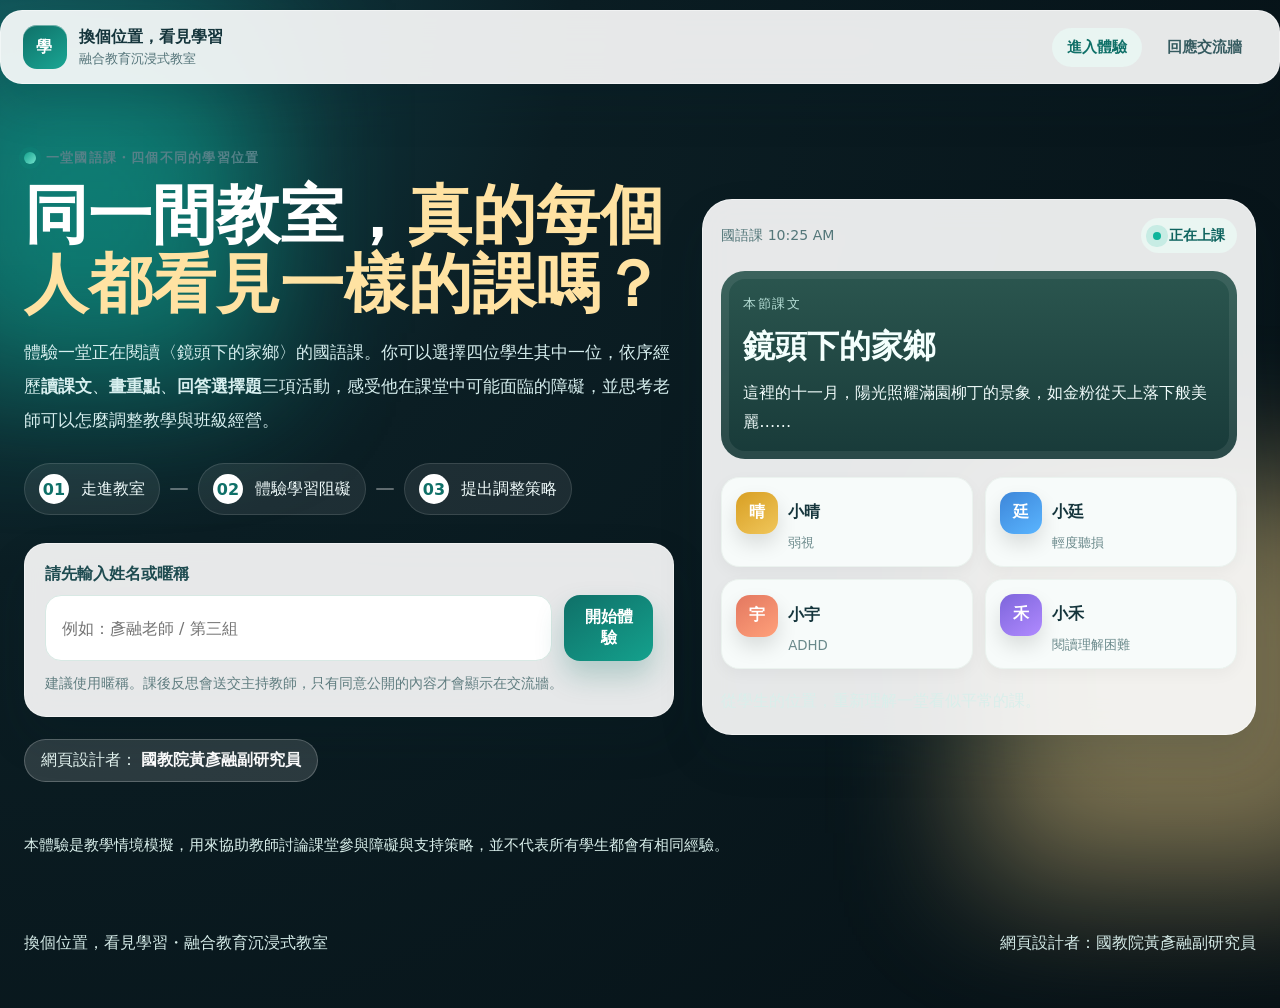
==== commit dbfeb024: "Add files via upload" ====
--- a/index.html
+++ b/index.html
@@ -3,8 +3,8 @@
 <head>
   <meta charset="utf-8">
   <meta name="viewport" content="width=device-width, initial-scale=1">
-  <meta name="theme-color" content="#153f46">
-  <meta name="description" content="一堂國語課，四種不同的學習處境。走進教室，從學生的座位重新思考融合教育的班級經營與教學調整。">
+  <meta name="theme-color" content="#0f5d5b">
+  <meta name="description" content="同一間教室，不同的學習感受。從四位學生的座位重新觀看一堂課，思考融合教育的調整策略。">
   <title>換個位置，看見學習｜融合教育沉浸式教室</title>
   <link rel="stylesheet" href="./assets/style.css">
   <script src="./config.js"></script>
@@ -12,117 +12,264 @@
 </head>
 <body>
   <a class="skip-link" href="#main">跳至主要內容</a>
-  <header class="site-header">
-    <a class="brand" href="./index.html" aria-label="回到換個位置，看見學習首頁">
-      <span class="brand-mark" aria-hidden="true"><span class="brand-door"></span></span>
-      <span><strong>換個位置，看見學習</strong><small>融合教育沉浸式教室</small></span>
+  <div class="ambient ambient-a"></div>
+  <div class="ambient ambient-b"></div>
+
+  <header class="site-header glass">
+    <a class="brand" href="./index.html" aria-label="回到首頁">
+      <span class="brand-badge">學</span>
+      <span>
+        <strong>換個位置，看見學習</strong>
+        <small>融合教育沉浸式教室</small>
+      </span>
     </a>
-    <nav class="header-links" aria-label="主要選單">
-      <a class="header-link is-current" href="./index.html">進入教室</a>
-      <a class="header-link" href="./wall.html">回應交流牆 <span aria-hidden="true">↗</span></a>
+    <nav class="top-nav" aria-label="主要選單">
+      <a class="active" href="./index.html">進入體驗</a>
+      <a href="./wall.html">回應交流牆</a>
     </nav>
   </header>
 
   <main id="main">
-    <section id="welcomeView" class="view welcome" aria-labelledby="welcomeTitle">
-      <div class="welcome-copy">
-        <p class="eyebrow"><span class="eyebrow-dot"></span> 一堂國語課 · 四種學習處境</p>
-        <h1 id="welcomeTitle">同一間教室，<br><em>不一樣的學習視角。</em></h1>
-        <p class="lead">走進一間正在上〈鏡頭下的家鄉〉的教室。選擇一位學生，依序參與朗讀、畫重點與選擇題，從課堂情境重新思考：老師可以改變什麼？</p>
-        <div class="journey-trail" aria-label="體驗流程">
-          <span><b>01</b> 走進教室</span><i></i><span><b>02</b> 體驗三項活動</span><i></i><span><b>03</b> 交流調整策略</span>
-        </div>
-        <form id="startForm" class="start-form">
-          <label for="participantName">你的姓名或暱稱 <span class="subtle-text">（公開分享時將顯示）</span></label>
-          <div class="start-form-row">
-            <input id="participantName" name="participantName" maxlength="24" minlength="1" required autocomplete="nickname" placeholder="例如：彥融老師、第三組小組" spellcheck="false">
-            <button class="primary-btn" type="submit">開始體驗 <span aria-hidden="true">→</span></button>
-          </div>
-          <p class="privacy-hint">建議使用暱稱，勿填寫學生姓名或敏感個資。課後反思都會送交主持教師；只有同意公開的內容才會出現在交流牆。</p>
+    <section id="welcomeView" class="view hero-view">
+      <div class="hero-copy">
+        <p class="eyebrow"><span></span> 一堂國語課・四個不同的學習位置</p>
+        <h1>同一間教室，<em>真的每個人都看見一樣的課嗎？</em></h1>
+        <p class="lead">體驗一堂正在閱讀〈鏡頭下的家鄉〉的國語課。你可以選擇四位學生其中一位，依序經歷<strong>讀課文</strong>、<strong>畫重點</strong>、<strong>回答選擇題</strong>三項活動，感受他在課堂中可能面臨的障礙，並思考老師可以怎麼調整教學與班級經營。</p>
+
+        <div class="hero-flow">
+          <div><b>01</b><span>走進教室</span></div>
+          <i></i>
+          <div><b>02</b><span>體驗學習阻礙</span></div>
+          <i></i>
+          <div><b>03</b><span>提出調整策略</span></div>
+        </div>
+
+        <form id="startForm" class="start-card glass">
+          <label for="participantName">請先輸入姓名或暱稱</label>
+          <div class="start-row">
+            <input id="participantName" name="participantName" maxlength="24" required placeholder="例如：彥融老師 / 第三組" autocomplete="nickname">
+            <button class="btn btn-primary" type="submit">開始體驗</button>
+          </div>
+          <p class="helper">建議使用暱稱。課後反思會送交主持教師，只有同意公開的內容才會顯示在交流牆。</p>
         </form>
+
         <p class="designer-credit">網頁設計者：<strong>國教院黃彥融副研究員</strong></p>
       </div>
-      <div class="welcome-preview" aria-hidden="true">
-        <div class="preview-top"><span>CLASSROOM / 10:25 AM</span><span class="preview-live"><i></i> 國語課進行中</span></div>
-        <div class="preview-board"><span>國語 · 閱讀理解</span><strong>鏡頭下的家鄉</strong><p>這裡的十一月，陽光照耀滿園柳丁的景象，如金粉從天上落下般美麗……</p></div>
-        <div class="preview-seats">
-          <div class="preview-seat"><span class="avatar-circle amber">晴</span><span>小晴</span><small>弱視</small></div>
-          <div class="preview-seat"><span class="avatar-circle blue">廷</span><span>小廷</span><small>輕度聽損</small></div>
-          <div class="preview-seat"><span class="avatar-circle coral">宇</span><span>小宇</span><small>注意力調節</small></div>
-          <div class="preview-seat"><span class="avatar-circle purple">禾</span><span>小禾</span><small>閱讀理解</small></div>
-        </div>
-        <div class="preview-foot"><span class="preview-pulse"></span><span>以學生的座位，重新觀看一堂課</span><span>↗</span></div>
-      </div>
-      <div class="intro-caveat">關於這項體驗｜這是用來討論環境障礙與教師支持的教學情境，不是障礙診斷工具，也不代表所有相同障礙學生的經驗。</div>
-    </section>
-
-    <section id="classroomView" class="view class-view" aria-labelledby="classroomTitle" hidden>
-      <div class="section-heading">
-        <div><p class="eyebrow">STEP 01 / ENTER THE ROOM</p><h1 id="classroomTitle">歡迎走進五年級國語課。</h1><p>用方向鍵、WASD 或下方按鈕移動，靠近學生後按 Enter；也可以直接點擊座位選擇。</p></div>
-        <span class="participant-chip" id="participantChip"></span>
-      </div>
-      <div class="room-layout">
-        <div class="classroom-card">
-          <div class="room-topline"><span>5年甲班 · 國語課</span><span>10:25 <span class="tiny-dot"></span> 正在上課</span></div>
-          <div id="classroomMap" class="classroom-map" tabindex="0" role="group" aria-label="教室平面互動區。可用方向鍵移動角色，Enter 選擇附近學生；或直接使用學生座位按鈕。">
-            <div class="map-window">窗　窗　窗　窗</div>
-            <div class="room-blackboard"><small>今天的課文</small><strong>鏡頭下的家鄉</strong><small>觀察描寫 · 找出重點 · 理解比喻</small></div>
-            <div class="teacher-spot"><span>👩🏻‍🏫</span><small>國語老師</small></div>
-            <div class="map-door">入口 <span>↥</span></div>
-            <button type="button" class="student-desk" data-student="vision" style="--x:29%;--y:49%;" aria-label="選擇小晴，弱視學生"><span class="student-desk-top"><span class="seat-avatar amber">晴</span><span class="desk-book"></span></span><strong>小晴</strong><small>弱視</small></button>
-            <button type="button" class="student-desk" data-student="hearing" style="--x:70%;--y:49%;" aria-label="選擇小廷，輕度聽損學生"><span class="student-desk-top"><span class="seat-avatar blue">廷</span><span class="desk-book"></span></span><strong>小廷</strong><small>輕度聽損</small></button>
-            <button type="button" class="student-desk" data-student="adhd" style="--x:29%;--y:76%;" aria-label="選擇小宇，注意力調節困難（ADHD）學生"><span class="student-desk-top"><span class="seat-avatar coral">宇</span><span class="desk-book"></span></span><strong>小宇</strong><small>注意力調節</small></button>
-            <button type="button" class="student-desk" data-student="reading" style="--x:70%;--y:76%;" aria-label="選擇小禾，閱讀理解困難學生"><span class="student-desk-top"><span class="seat-avatar purple">禾</span><span class="desk-book"></span></span><strong>小禾</strong><small>閱讀理解</small></button>
-            <div id="playerAvatar" class="player-avatar" style="left:50%;top:93%" aria-hidden="true"><span>我</span><i></i></div>
-          </div>
-          <div class="map-bottom"><span id="mapStatus" aria-live="polite">你站在教室入口。試著走向一張座位。</span><div class="direction-controls" aria-label="角色移動控制"><button type="button" data-move="0,-1" aria-label="向上移動">↑</button><div><button type="button" data-move="-1,0" aria-label="向左移動">←</button><button type="button" id="chooseNearBtn" aria-label="選擇靠近的學生">選擇</button><button type="button" data-move="1,0" aria-label="向右移動">→</button></div><button type="button" data-move="0,1" aria-label="向下移動">↓</button></div></div>
-        </div>
-        <aside class="side-guide">
-          <p class="eyebrow">CHOOSE A PERSPECTIVE</p><h2>今天你想坐在哪裡？</h2><p>四位學生都在讀同一篇課文，但參與這堂課時，可能遇到不同障礙。</p>
-          <div class="role-picks" id="rolePicks">
-            <button type="button" data-student="vision"><span class="avatar-circle amber">晴</span><span><b>小晴</b><small>弱視 · 看不清板書與小字</small></span><span>↗</span></button>
-            <button type="button" data-student="hearing"><span class="avatar-circle blue">廷</span><span><b>小廷</b><small>輕度聽損 · 口語訊息易漏接</small></span><span>↗</span></button>
-            <button type="button" data-student="adhd"><span class="avatar-circle coral">宇</span><span><b>小宇</b><small>ADHD · 課堂干擾與注意力轉移</small></span><span>↗</span></button>
-            <button type="button" data-student="reading"><span class="avatar-circle purple">禾</span><span><b>小禾</b><small>閱讀理解困難 · 文字與語意處理</small></span><span>↗</span></button>
-          </div>
-          <p class="guide-note">每個人的狀況都具有個別差異；這裡以四個具體教室情境，引導討論可調整的環境與教學做法。</p>
+
+      <div class="hero-scene glass" aria-hidden="true">
+        <div class="scene-header">
+          <span>國語課 10:25 AM</span>
+          <span class="live-pill"><i></i> 正在上課</span>
+        </div>
+        <div class="board-hero">
+          <small>本節課文</small>
+          <strong>鏡頭下的家鄉</strong>
+          <p>這裡的十一月，陽光照耀滿園柳丁的景象，如金粉從天上落下般美麗……</p>
+        </div>
+        <div class="seats-grid">
+          <article><span class="chip amber">晴</span><b>小晴</b><small>弱視</small></article>
+          <article><span class="chip blue">廷</span><b>小廷</b><small>輕度聽損</small></article>
+          <article><span class="chip coral">宇</span><b>小宇</b><small>ADHD</small></article>
+          <article><span class="chip purple">禾</span><b>小禾</b><small>閱讀理解困難</small></article>
+        </div>
+        <div class="immersive-note">從學生的位置，重新理解一堂看似平常的課。</div>
+      </div>
+      <div class="foot-caveat">本體驗是教學情境模擬，用來協助教師討論課堂參與障礙與支持策略，並不代表所有學生都會有相同經驗。</div>
+    </section>
+
+    <section id="classroomView" class="view" hidden>
+      <div class="section-head">
+        <div>
+          <p class="eyebrow"><span></span> STEP 01 / ENTER THE ROOM</p>
+          <h2>請走進教室，選擇一個座位。</h2>
+          <p>使用方向鍵、WASD 或下方按鈕移動；靠近座位後按 Enter，或直接點擊座位。</p>
+        </div>
+        <div class="participant-tag" id="participantChip"></div>
+      </div>
+
+      <div class="classroom-layout">
+        <div class="classroom-card glass">
+          <div class="class-topbar">
+            <span>五年甲班・國語</span>
+            <span>閱讀理解 × 劃重點 × 選擇題</span>
+          </div>
+          <div id="classroomMap" class="classroom-map" tabindex="0" aria-label="教室平面圖">
+            <div class="window-strip">窗　窗　窗　窗　窗</div>
+            <div class="blackboard">
+              <small>今日課文</small>
+              <strong>鏡頭下的家鄉</strong>
+              <p>觀察描寫／找出重點／理解內容</p>
+            </div>
+            <div class="teacher-spot">👩🏻‍🏫<small>老師</small></div>
+            <div class="door-mark">入口</div>
+
+            <button class="desk" data-student="vision" style="--x:28%;--y:51%"><span class="chip amber">晴</span><b>小晴</b><small>弱視</small></button>
+            <button class="desk" data-student="hearing" style="--x:72%;--y:51%"><span class="chip blue">廷</span><b>小廷</b><small>輕度聽損</small></button>
+            <button class="desk" data-student="adhd" style="--x:28%;--y:77%"><span class="chip coral">宇</span><b>小宇</b><small>ADHD</small></button>
+            <button class="desk" data-student="reading" style="--x:72%;--y:77%"><span class="chip purple">禾</span><b>小禾</b><small>閱讀理解困難</small></button>
+            <div id="player" class="player">我</div>
+          </div>
+          <div class="map-footer">
+            <p id="mapStatus">你站在教室門口，準備開始這堂課。</p>
+            <div class="move-pad">
+              <button data-move="0,-1">↑</button>
+              <div>
+                <button data-move="-1,0">←</button>
+                <button id="chooseNearBtn">選擇</button>
+                <button data-move="1,0">→</button>
+              </div>
+              <button data-move="0,1">↓</button>
+            </div>
+          </div>
+        </div>
+
+        <aside class="pick-panel glass">
+          <p class="eyebrow"><span></span> 你要從誰的角度出發？</p>
+          <div class="pick-list" id="pickList">
+            <button data-student="vision"><span class="chip amber">晴</span><div><b>小晴</b><small>弱視：看不清黑板與小字</small></div><i>↗</i></button>
+            <button data-student="hearing"><span class="chip blue">廷</span><div><b>小廷</b><small>輕度聽損：口語訊息容易漏接</small></div><i>↗</i></button>
+            <button data-student="adhd"><span class="chip coral">宇</span><div><b>小宇</b><small>ADHD：注意力易被干擾帶走</small></div><i>↗</i></button>
+            <button data-student="reading"><span class="chip purple">禾</span><div><b>小禾</b><small>閱讀理解困難：閱讀與理解負荷較高</small></div><i>↗</i></button>
+          </div>
+          <p class="pick-note">提醒：這裡呈現的是教室中的一種可能情境，不是學生能力的全部，也不是所有學生都一定如此。</p>
         </aside>
       </div>
     </section>
 
-    <section id="lessonView" class="view lesson-view" aria-labelledby="lessonTitle" hidden>
-      <div class="lesson-top">
-        <div class="lesson-meta"><button id="backToClass" class="text-btn" type="button">← 返回教室</button><span class="meta-divider">/</span><span id="studentTag" class="small-tag"></span></div>
-        <button id="motionToggle" type="button" class="subtle-btn" aria-pressed="false">減少視覺模擬特效</button>
-      </div>
-      <div class="lesson-heading"><div><p class="eyebrow" id="lessonStepLabel">STEP 02 / EXPERIENCE</p><h1 id="lessonTitle">跟著老師朗讀</h1><p id="lessonSubtitle">同一項學習任務，坐在不同位置有什麼差異？</p></div><div class="lesson-progress" aria-label="三個課堂活動"><span class="progress-node active" data-progress="0">1 <small>朗讀</small></span><span class="progress-line"></span><span class="progress-node" data-progress="1">2 <small>畫重點</small></span><span class="progress-line"></span><span class="progress-node" data-progress="2">3 <small>選擇題</small></span></div></div>
-      <div class="learning-layout">
-        <div class="stage-main">
-          <div class="stage-scene-bar"><span class="scene-clock"><span></span> 課堂進行中</span><span id="stageContext">國語課 · 朗讀課文</span><span id="stageClock">10:25</span></div>
-          <div class="stage-scene" id="stageScene">
-            <div class="board-view" id="boardView"><div class="board-label">黑板上的課文</div><div class="board-copy"><strong>鏡頭下的家鄉</strong><p>這裡的十一月，陽光照耀滿園柳丁的景象，如金粉從天上落下般美麗。</p></div><span class="board-chalk" aria-hidden="true">＿＿＿＿</span></div>
-            <div class="teacher-bubble"><span class="teacher-portrait" aria-hidden="true">師</span><div><div class="bubble-heading"><strong>老師說</strong><span id="teacherOrientation">站在講台前</span></div><p id="teacherCaption" aria-live="polite"></p></div></div>
-          </div>
-          <div class="workspace">
-            <div class="workspace-top"><div><span class="workspace-label">我的課本與練習</span><h2 id="workspaceHeading"></h2></div><button id="audioBtn" class="audio-btn" type="button">♫ 播放老師語音</button></div>
+    <section id="lessonView" class="view" hidden>
+      <div class="lesson-topbar">
+        <button id="backToClass" class="btn btn-ghost">← 返回教室</button>
+        <div class="lesson-meta"><span id="studentTag"></span><span id="stageContext">國語課</span></div>
+        <button id="motionToggle" class="btn btn-ghost">減少特效</button>
+      </div>
+
+      <div class="lesson-head">
+        <div>
+          <p class="eyebrow"><span></span> STEP 02 / EXPERIENCE</p>
+          <h2 id="lessonTitle">讀課文</h2>
+          <p id="lessonSubtitle">請感受你目前坐在這個位置上，面對這個任務時發生了什麼事。</p>
+        </div>
+        <div class="progress-rail" id="progressRail"></div>
+      </div>
+
+      <div class="lesson-layout">
+        <section class="stage-card glass">
+          <div class="scene-strip">
+            <span class="scene-live"><i></i> 課堂進行中</span>
+            <span id="sceneTime">10:25</span>
+          </div>
+          <div class="stage" id="stageScene">
+            <div class="chalkboard" id="boardView">
+              <small>黑板上的內容</small>
+              <strong>鏡頭下的家鄉</strong>
+              <p id="boardText">這裡的十一月，陽光照耀滿園柳丁的景象，如金粉從天上落下般美麗。</p>
+            </div>
+            <div class="teacher-card" id="teacherCard">
+              <div class="teacher-icon">師</div>
+              <div>
+                <div class="teacher-row"><b>老師說</b><small id="teacherMood">站在教室前方說明</small></div>
+                <p id="teacherCaption"></p>
+              </div>
+            </div>
+            <div id="immersionLayer" class="immersion-layer"></div>
+          </div>
+
+          <div class="workspace glass-inner">
+            <div class="workspace-head">
+              <div>
+                <small class="workspace-label">我的任務</small>
+                <h3 id="workspaceHeading"></h3>
+              </div>
+              <button id="audioBtn" class="btn btn-audio">播放老師語音</button>
+            </div>
             <p id="workspaceDirection" class="workspace-direction"></p>
             <div id="workspaceContent" class="workspace-content"></div>
-            <div id="distractionNotice" class="distraction-notice" hidden><span id="distractionText"></span><button id="dismissDistraction" type="button">把注意力拉回來</button></div>
-            <div id="taskFeedback" class="task-feedback" role="status" hidden></div>
-          </div>
-        </div>
-        <aside class="insight-sidebar"><div class="student-profile"><div id="sidebarAvatar" class="big-avatar">晴</div><div><p class="eyebrow">YOU ARE EXPERIENCING</p><h2 id="sidebarName"></h2><p id="sidebarDesc"></p></div></div><div class="barrier-box"><span class="mini-eyebrow">此刻可能遇到的障礙</span><p id="barrierText"></p></div><div class="support-box"><span class="mini-eyebrow">換個角度思考</span><h3>如果老師做一些調整呢？</h3><p>先觀察你遇到的困難，再試一個支持方式，看看課堂是否更容易參與。</p><div id="supportChoices" class="support-choices"></div><div id="supportFeedback" class="support-feedback" hidden></div></div><div class="sidebar-bottom"><button type="button" id="stagePrimaryBtn" class="primary-btn wide-btn">我已嘗試，前往下一項 <span>→</span></button><button type="button" id="skipTaskBtn" class="skip-task-btn">這項活動無法完成，仍可繼續 →</button><p id="stageHelp" class="stage-help"></p></div><p class="caveat-note">體驗是教學用的情境模擬，無法重現個人的真實感官或認知經驗；請聚焦可能的環境障礙和支持策略。</p></aside>
-      </div>
-    </section>
-
-    <section id="reflectionView" class="view reflection-view" aria-labelledby="reflectionTitle" hidden>
-      <div class="reflection-top"><p class="eyebrow">STEP 03 / REFLECT & SHARE</p><h1 id="reflectionTitle">把剛才的感受，變成教學上的改變。</h1><p>困難不一定來自學生本身，也可能是課堂資訊、活動規則、座位安排與教學方式之間的落差。</p></div>
+            <div id="distractionNotice" class="distraction-notice" hidden>
+              <span id="distractionText"></span>
+              <button id="dismissDistraction" class="btn btn-mini" type="button">拉回注意力</button>
+            </div>
+            <div id="taskFeedback" class="task-feedback" hidden></div>
+          </div>
+        </section>
+
+        <aside class="sidebar glass">
+          <div class="student-card">
+            <div id="studentAvatar" class="student-avatar"></div>
+            <div>
+              <p class="eyebrow"><span></span> 你正在體驗</p>
+              <h3 id="sidebarName"></h3>
+              <p id="sidebarDesc"></p>
+            </div>
+          </div>
+
+          <div class="insight-card barrier-card">
+            <small>此刻可能遇到的困難</small>
+            <p id="barrierText"></p>
+          </div>
+          <div class="insight-card support-card">
+            <small>老師可以考慮的調整</small>
+            <p id="supportText"></p>
+            <button id="supportBtn" class="btn btn-support">套用這項調整</button>
+          </div>
+          <div class="insight-card ambient-card">
+            <small>情境提醒</small>
+            <p id="ambientText">你聽見的是教室的環境聲、同學互動與老師指令交織在一起。</p>
+          </div>
+          <button id="nextStepBtn" class="btn btn-primary btn-wide" disabled>完成這一步，前往下一項活動</button>
+        </aside>
+      </div>
+    </section>
+
+    <section id="reflectionView" class="view" hidden>
+      <div class="section-head">
+        <div>
+          <p class="eyebrow"><span></span> STEP 03 / REFLECT</p>
+          <h2>體驗完成，請留下你的觀察與調整想法。</h2>
+          <p>這些回應可以作為課堂討論素材，也會同步到交流牆（限同意公開者）。</p>
+        </div>
+      </div>
       <div class="reflection-layout">
-        <div class="reflection-form-card"><div class="card-head"><span class="form-count">01 / 分享你的觀察</span><span id="reflectionRoleChip" class="small-tag"></span></div><form id="reflectionForm"><div class="input-block"><label for="reflectionObservation">① 哪個活動最讓你感受到這位學生可能遇到的困難？ <em>*</em></label><textarea id="reflectionObservation" required maxlength="800" minlength="10" rows="4" placeholder="例如：我發現當老師轉身說明時……"></textarea></div><div class="input-block"><label for="reflectionAdjustment">② 如果你是這班的老師，你會如何調整班級經營或教學活動？ <em>*</em></label><textarea id="reflectionAdjustment" required maxlength="1000" minlength="10" rows="5" placeholder="請具體說明：要改變什麼、在哪個活動改變、如何讓學生參與……"></textarea></div><fieldset class="input-block"><legend>③ 你最想嘗試哪些支持策略？ <span class="muted-label">（可複選）</span></legend><div id="strategyChoices" class="strategy-choices"></div></fieldset><div class="input-block"><label for="reflectionQuestion">④ 你想和其他老師討論什麼問題？ <span class="muted-label">（選填）</span></label><textarea id="reflectionQuestion" maxlength="600" rows="3" placeholder="例如：怎樣做才能同時照顧不同學生，又不讓課堂節奏中斷？"></textarea></div><label class="consent"><input id="publishConsent" type="checkbox"><span>我同意以所填寫的姓名或暱稱公開這份反思，供其他參與者閱讀與回覆。未勾選時仍可送出，但只會保存在主持教師的 Google 試算表中。<b>（公開分享才勾選）</b></span></label><div id="submitStatus" class="submit-status" aria-live="polite"></div><button id="submitReflectionBtn" class="primary-btn submit-btn" type="submit">送出反思，完成體驗 <span>→</span></button></form><div id="reflectionSuccess" class="success-panel" hidden><div class="success-icon">✓</div><h2>你的反思已送出。</h2><p id="successText">現在可以閱讀其他老師的做法，並在交流牆上回覆討論。</p><a href="./wall.html" class="primary-btn link-btn">前往回應交流牆 →</a></div></div>
-        <aside class="reflection-sidebar"><div class="summary-card"><p class="eyebrow">YOUR EXPERIENCE</p><h2 id="summaryStudentName">小晴的上課經驗</h2><div class="summary-activity"><span>1</span><div><strong>朗讀課文</strong><p id="summaryBarrier0"></p></div></div><div class="summary-activity"><span>2</span><div><strong>畫出重點</strong><p id="summaryBarrier1"></p></div></div><div class="summary-activity"><span>3</span><div><strong>回答選擇題</strong><p id="summaryBarrier2"></p></div></div><div id="usedSupportCount" class="summary-stats"></div></div><div class="thought-card"><span>供小組討論的核心問題</span><p>我們能調整的是學生，還是學習環境、課堂溝通與教學設計？</p></div><button id="chooseAnotherStudent" class="outline-btn wide-btn" type="button">← 體驗另一位學生</button></aside>
+        <section class="reflection-card glass">
+          <div id="reflectionSummary" class="reflection-summary"></div>
+          <form id="reflectionForm" class="reflection-form">
+            <label>1. 在這位學生的角度中，哪一個環節最困難？
+              <textarea id="hardestMoment" required placeholder="例如：聽老師講解時，重要訊息很容易漏掉。"></textarea>
+            </label>
+            <label>2. 如果你是老師，你會做哪些教學或班級經營調整？
+              <textarea id="teacherAdjustments" required placeholder="例如：同步提供板書重點、口頭指令搭配文字投影、座位安排、視覺提示、分段任務等。"></textarea>
+            </label>
+            <label>3. 這些調整是否也可能幫助班上的其他學生？為什麼？
+              <textarea id="broaderBenefit" required placeholder="例如：因為清楚的任務提示與視覺化支持對多數學生都有幫助。"></textarea>
+            </label>
+            <label class="check-row"><input type="checkbox" id="sharePublic" checked> 我同意將以上回應匿名或以暱稱公開到交流牆</label>
+            <div class="form-actions">
+              <button class="btn btn-primary" type="submit">送出回應</button>
+              <a class="btn btn-ghost" href="./wall.html">直接前往交流牆</a>
+            </div>
+            <div id="submitStatus" class="submit-status"></div>
+          </form>
+        </section>
+        <aside class="reflection-side glass">
+          <div class="tip-card">
+            <small>提醒</small>
+            <p>請把焦點放在「課堂環境與教學如何影響參與」以及「老師可以如何調整」，不要把困難歸因成學生單方面的問題。</p>
+          </div>
+          <div class="tip-card">
+            <small>可延伸討論</small>
+            <ul>
+              <li>調整的是活動、呈現方式、座位、時間、提示，還是回饋方式？</li>
+              <li>哪些支持做法可以成為全班都受益的通用設計？</li>
+              <li>如果是長期班級經營，還可以做哪些事前安排？</li>
+            </ul>
+          </div>
+        </aside>
       </div>
     </section>
   </main>
-  <footer class="site-footer"><span>換個位置，看見學習 · 教師專業學習情境</span><span>設計原則：理解差異、辨識障礙、提出調整</span></footer>
+
+  <footer class="site-footer">
+    <span>換個位置，看見學習・融合教育沉浸式教室</span>
+    <span>網頁設計者：國教院黃彥融副研究員</span>
+  </footer>
 </body>
 </html>
--- a/assets/style.css
+++ b/assets/style.css
@@ -1,31 +1,103 @@
-:root{--ink:#19383e;--ink2:#355359;--muted:#6b8182;--teal:#146f73;--teal-dark:#0c565d;--seafoam:#d8efea;--warm:#f8f7f1;--paper:#fffefd;--line:#dfebe7;--line2:#d0ddd9;--amber:#f2d4a4;--blue:#cdddf5;--coral:#f5d0bf;--purple:#e3d5f1;--shadow:0 21px 60px rgba(20,58,57,.08);--radius:22px}
-*{box-sizing:border-box}html{scroll-behavior:smooth}body{margin:0;color:var(--ink);background:var(--warm);font-family:-apple-system,BlinkMacSystemFont,"Noto Sans TC","PingFang TC","Microsoft JhengHei",sans-serif;font-size:16px;line-height:1.7}button,input,textarea,select{font:inherit}button{cursor:pointer}button:disabled{cursor:not-allowed;opacity:.58}a{color:inherit;text-decoration:none}a:hover{text-decoration:none}input,textarea,select{accent-color:var(--teal)}:focus-visible{outline:3px solid #f5b864!important;outline-offset:3px}[hidden]{display:none!important}h1,h2,h3,p{margin-top:0}h1,h2,h3{line-height:1.32;letter-spacing:-.025em}h1{font-size:clamp(2.1rem,4.2vw,4.1rem)}h2{font-size:clamp(1.35rem,2vw,1.8rem)}h3{font-size:1.08rem}p{margin-bottom:0}.visually-hidden{position:absolute!important;width:1px;height:1px;overflow:hidden;clip:rect(0,0,0,0);white-space:nowrap}.skip-link{position:fixed;z-index:999;background:#fff;left:15px;top:-90px;padding:10px 16px}.skip-link:focus{top:12px}
-.site-header{height:85px;max-width:1480px;margin:auto;padding:0 clamp(22px,5vw,84px);display:flex;align-items:center;justify-content:space-between;gap:20px}.brand{display:flex;align-items:center;gap:13px;min-width:0}.brand>span:last-child{display:flex;flex-direction:column;line-height:1.4}.brand strong{font-size:1.02rem;letter-spacing:.03em}.brand small{font-size:.76rem;color:var(--muted);letter-spacing:.08em}.brand-mark{height:43px;width:43px;display:flex;align-items:center;justify-content:center;border-radius:12px;background:var(--ink)}.brand-door{display:block;width:20px;height:26px;border:2px solid #dcf3ee;border-bottom:4px solid #dcf3ee;border-radius:9px 9px 2px 2px;position:relative}.brand-door:after{content:"";position:absolute;right:4px;top:12px;width:3px;height:3px;border-radius:50%;background:#fff}.header-links{display:flex;gap:24px;align-items:center}.header-link{color:#62767a;font-size:.93rem;font-weight:650;white-space:nowrap}.header-link.is-current,.header-link:hover{color:var(--teal)}.header-link span{font-size:1.08em}.view,.wall-main{max-width:1480px;margin:auto;padding:0 clamp(22px,5vw,84px)}.eyebrow{display:flex;align-items:center;gap:9px;font-size:.76rem;font-weight:800;color:var(--teal);letter-spacing:.12em;margin-bottom:16px}.eyebrow-dot,.preview-pulse,.preview-live i,.scene-clock span,.tiny-dot{display:inline-block;width:8px;height:8px;border-radius:50%;background:#33aa8e}.site-footer{max-width:1480px;margin:66px auto 0;padding:22px clamp(22px,5vw,84px) 36px;border-top:1px solid var(--line);color:var(--muted);display:flex;justify-content:space-between;gap:15px;font-size:.8rem}.site-footer span:last-child{text-align:right}
-.primary-btn{border:none;display:inline-flex;align-items:center;justify-content:center;gap:19px;background:var(--teal);color:#fff;font-weight:750;padding:14px 25px;border-radius:11px;white-space:nowrap;transition:background .18s,transform .18s;min-height:50px}.primary-btn:hover:not(:disabled){background:var(--teal-dark);transform:translateY(-1px)}.primary-btn>span:last-child{font-size:1.18rem;font-weight:400}.outline-btn{display:inline-flex;align-items:center;justify-content:center;min-height:45px;padding:8px 19px;background:#fff;border:1px solid var(--line2);border-radius:10px;color:var(--ink);font-weight:720}.outline-btn:hover,.subtle-btn:hover{background:#eaf5f2}.text-btn{border:0;background:none;color:var(--teal);font-weight:760;padding:7px 0}.subtle-btn{border:1px solid var(--line2);background:#fff;border-radius:9px;padding:9px 15px;color:var(--ink2);font-size:.88rem;font-weight:650}.subtle-btn[aria-pressed=true]{background:#dceee9;border-color:#97ccc1;color:#0f625e}.wide-btn{width:100%}
-.welcome{min-height:calc(100vh - 150px);display:grid;grid-template-columns:1.08fr .92fr;align-items:center;column-gap:clamp(40px,5vw,75px);padding-top:48px}.welcome-copy{padding:34px 0 75px}.welcome h1{margin-bottom:25px;line-height:1.2}.welcome h1 em,.wall-hero h1 em{color:var(--teal);font-style:normal}.lead{max-width:575px;font-size:1.09rem;color:#52686c;line-height:1.95}.journey-trail{display:flex;align-items:center;gap:14px;flex-wrap:wrap;margin:34px 0 39px}.journey-trail span{font-size:.83rem;font-weight:720;color:var(--ink2);white-space:nowrap}.journey-trail span b{font-size:.75rem;margin-right:5px;color:var(--teal)}.journey-trail i{height:1px;width:18px;background:#b9d2ce}.start-form{max-width:570px}.start-form label{font-weight:790;display:block;margin-bottom:9px;font-size:.91rem}.subtle-text{font-size:.78rem;color:var(--muted);font-weight:500}.start-form-row{display:flex;gap:9px}.start-form input{min-width:0;flex:1;border:1px solid var(--line2);background:#fff;padding:14px 16px;border-radius:11px}.privacy-hint{font-size:.78rem;color:var(--muted);margin-top:13px;line-height:1.8}.welcome-preview{align-self:center;min-height:575px;border-radius:24px;background:#e4eee7;box-shadow:0 23px 80px rgba(25,56,62,.11);border:8px solid #fff;padding:20px;transform:rotate(1deg);position:relative;overflow:hidden}.welcome-preview:after{content:"";position:absolute;bottom:-130px;right:-180px;width:330px;height:330px;border-radius:50%;background:rgba(255,255,255,.34);pointer-events:none}.preview-top{display:flex;justify-content:space-between;gap:5px;font-size:.72rem;letter-spacing:.07em;font-weight:780;color:#5c7974;margin-bottom:17px}.preview-live{display:flex;align-items:center;gap:8px;color:var(--teal)}.preview-board{height:205px;background:#205c59;color:#f3fbf1;border:10px solid #d7b68d;border-radius:7px;text-align:center;display:flex;flex-direction:column;align-items:center;justify-content:center;padding:20px;box-shadow:0 7px 0 #c2ded7}.preview-board>span{font-size:.67rem;color:#c9e9df;letter-spacing:.1em}.preview-board strong{font-size:1.55rem;margin:12px 0 13px;letter-spacing:.05em}.preview-board p{font-size:.8rem;line-height:1.9;max-width:390px;color:#e6f6ed}.preview-seats{display:grid;grid-template-columns:repeat(2,minmax(0,1fr));gap:14px;margin:36px 5px 25px}.preview-seat{background:#f9fffc;padding:13px 19px;border-radius:10px;display:grid;align-items:center;grid-template-columns:52px 1fr;grid-template-rows:24px 22px;column-gap:11px;box-shadow:0 5px 0 #bbd1c9}.preview-seat .avatar-circle{grid-row:1/3}.preview-seat>span:not(.avatar-circle){font-weight:850;font-size:.97rem}.preview-seat small{color:var(--muted);font-size:.74rem}.avatar-circle,.seat-avatar{display:grid;place-items:center;border-radius:50%;height:46px;width:46px;color:#2e4247;font-weight:850;font-size:1.12rem}.amber{background:var(--amber)}.blue{background:var(--blue)}.coral{background:var(--coral)}.purple{background:var(--purple)}.preview-foot{display:flex;gap:10px;align-items:center;color:#536e6e;font-size:.75rem;font-weight:740;padding:13px 7px}.preview-foot span:last-child{margin-left:auto}.intro-caveat{grid-column:1/-1;justify-self:center;max-width:1040px;text-align:center;font-size:.77rem;line-height:1.8;color:#78908e;background:#eef5ee;border-radius:20px 20px 0 0;padding:12px 26px}
-.class-view{padding-top:25px}.section-heading{display:flex;justify-content:space-between;align-items:flex-start;gap:22px;margin-bottom:31px}.section-heading h1{font-size:clamp(2rem,3vw,2.8rem);margin-bottom:11px}.section-heading p:last-child{color:#62757a}.participant-chip{background:#e8f3ee;border:1px solid #cee5d9;border-radius:100px;padding:8px 17px;color:var(--teal);font-size:.84rem;font-weight:790;white-space:nowrap}.room-layout{display:grid;grid-template-columns:minmax(0,1.5fr) minmax(280px,.67fr);gap:25px;align-items:start}.classroom-card{border:1px solid var(--line);border-radius:20px;background:#fff;padding:16px;box-shadow:var(--shadow)}.room-topline{display:flex;justify-content:space-between;align-items:center;padding:0 6px 14px;font-size:.82rem;font-weight:780;color:var(--muted)}.tiny-dot{width:6px;height:6px;margin:0 3px 1px}.classroom-map{position:relative;width:100%;height:clamp(450px,47vw,625px);border-radius:13px;overflow:hidden;background-color:#dceae2;background-image:linear-gradient(90deg,transparent 98%,#c4d5ca 99%),linear-gradient(0deg,transparent 98%,#c4d5ca 99%);background-size:58px 58px;border:8px solid #c6dcd5}.map-window{position:absolute;right:0;top:80px;writing-mode:vertical-lr;background:#c4e5e5;border:4px solid #fff;padding:14px 6px;letter-spacing:12px;color:#6e9995;font-size:.66rem;border-radius:6px}.room-blackboard{position:absolute;left:23%;top:14px;width:54%;height:24%;background:#235c55;border:8px solid #d7bc91;border-radius:6px;color:#e6f6ec;display:flex;flex-direction:column;align-items:center;justify-content:center;text-align:center;box-shadow:0 7px 0 #bed0c3}.room-blackboard strong{font-size:clamp(1.05rem,2.6vw,1.65rem);letter-spacing:.08em;margin:5px 0}.room-blackboard small{font-size:.68rem;letter-spacing:.04em}.teacher-spot{position:absolute;top:28%;left:50%;transform:translateX(-50%);display:flex;flex-direction:column;align-items:center;gap:1px}.teacher-spot span{font-size:1.65rem}.teacher-spot small{background:#fff;color:var(--teal);border-radius:8px;padding:2px 8px;font-size:.7rem;font-weight:750}.map-door{position:absolute;bottom:-5px;left:50%;transform:translateX(-50%);background:#f8f7f1;border:5px solid #c6dcd5;border-bottom:0;border-radius:15px 15px 0 0;width:112px;height:55px;text-align:center;padding:18px 10px 0;font-size:.65rem;font-weight:800;color:#76958a}.map-door span{font-size:1rem}.student-desk{position:absolute;left:var(--x);top:var(--y);transform:translate(-50%,-50%);min-width:clamp(105px,12vw,160px);display:flex;flex-direction:column;align-items:center;border:2px solid #e1c99e;border-bottom:7px solid #bf9f72;border-radius:15px;background:#f8ecd3;padding:13px 8px 8px;box-shadow:0 9px 15px rgba(78,81,59,.11);transition:transform .18s,outline .18s}.student-desk:hover,.student-desk.is-near{transform:translate(-50%,-53%) scale(1.055);outline:3px solid #0c8d86;outline-offset:3px}.student-desk-top{display:flex;align-items:center;gap:11px;margin-bottom:4px}.seat-avatar{height:43px;width:43px;font-size:1rem}.desk-book{height:30px;width:25px;border-radius:3px;background:#fff;transform:rotate(-9deg);box-shadow:2px 2px 0 #d1d5cb}.student-desk strong{font-size:.95rem}.student-desk small{font-size:.7rem;color:#7a7871}.player-avatar{position:absolute;transform:translate(-50%,-50%);z-index:5;transition:left .11s linear,top .11s linear;pointer-events:none}.player-avatar span{display:grid;place-items:center;background:#164f5b;color:#fff;border:4px solid #fff;border-radius:50%;height:46px;width:46px;font-size:.85rem;font-weight:800;box-shadow:0 5px 15px #34736966}.player-avatar i{position:absolute;left:50%;top:-7px;transform:translateX(-50%);border:5px solid transparent;border-top-color:#164f5b;opacity:.8}.map-bottom{display:flex;justify-content:space-between;align-items:center;gap:22px;margin-top:13px;padding:0 7px 3px}.map-bottom>span{font-size:.82rem;color:#536d6c;max-width:460px}.direction-controls{display:flex;flex-direction:column;align-items:center;gap:4px}.direction-controls>div{display:flex;gap:4px}.direction-controls button{border:1px solid #cfe0db;background:#eef6f2;border-radius:7px;width:45px;min-height:35px;font-weight:800;color:#2d5b61;line-height:1}.direction-controls #chooseNearBtn{width:63px;background:#e2efec;font-size:.74rem}.direction-controls button:hover{background:#cfebdf}.side-guide{background:#fff;border:1px solid var(--line);border-radius:20px;padding:27px;box-shadow:var(--shadow)}.side-guide h2{margin-bottom:12px}.side-guide>p:not(.eyebrow):not(.guide-note){font-size:.89rem;color:#61767a;line-height:1.85}.role-picks{display:grid;gap:9px;margin:24px 0}.role-picks button{border:1px solid #e4ede9;border-radius:12px;background:#fcfefb;display:flex;align-items:center;text-align:left;gap:11px;padding:10px;transition:border-color .2s,background .2s}.role-picks button:hover{border-color:#91c6bc;background:#f0f9f5}.role-picks button>span:nth-child(2){display:flex;flex-direction:column;flex:1}.role-picks button b{font-size:.92rem}.role-picks button small{color:var(--muted);font-size:.74rem}.role-picks button>span:last-child{color:var(--teal)}.role-picks .avatar-circle{width:43px;height:43px;flex-shrink:0}.guide-note{padding:15px;background:#f1f7f3;border-radius:10px;color:#728786;font-size:.76rem;line-height:1.85}
-.lesson-view{padding-top:20px}.lesson-top{display:flex;justify-content:space-between;align-items:center;margin-bottom:18px}.lesson-meta{display:flex;align-items:center;gap:13px}.meta-divider{color:#9cb6b1}.small-tag{background:#e8f4ef;color:#0d6d69;border-radius:99px;padding:6px 12px;font-size:.76rem;font-weight:780}.lesson-heading{display:flex;justify-content:space-between;align-items:end;gap:20px;margin-bottom:25px}.lesson-heading h1{font-size:clamp(1.9rem,3.2vw,2.75rem);margin-bottom:9px}.lesson-heading p:last-child{color:#708480}.lesson-progress{display:flex;align-items:center;gap:7px;padding:0 0 8px;white-space:nowrap}.progress-node{display:flex;align-items:center;justify-content:center;gap:6px;border-radius:50px;border:1px solid #dbe5dd;background:#fff;color:#7a8d8b;padding:8px 13px;font-weight:850;font-size:.8rem;min-width:61px}.progress-node small{font-size:.7rem;font-weight:700}.progress-node.active{color:#fff;background:var(--teal);border-color:var(--teal)}.progress-node.done{color:#0d6c60;background:#e1f4ea;border-color:#bbdccc}.progress-line{width:17px;height:2px;background:#c8dbd1}.learning-layout{display:grid;grid-template-columns:minmax(0,1.5fr) minmax(295px,.67fr);gap:23px;align-items:start}.stage-main,.insight-sidebar{min-width:0}.stage-main{border-radius:17px;overflow:hidden;background:#fff;border:1px solid var(--line);box-shadow:var(--shadow)}.stage-scene-bar{display:flex;justify-content:space-between;align-items:center;gap:10px;background:#1b4b4e;color:#d8f3ea;padding:12px 22px;font-size:.76rem;font-weight:760}.scene-clock{display:flex;align-items:center;gap:7px}.scene-clock span{width:6px;height:6px}.stage-scene{background:#dae8df;padding:15px 19px 0}.board-view{max-width:92%;margin:0 auto;height:175px;border:9px solid #d1b287;border-radius:7px;background:#23605a;box-shadow:0 7px 0 #bad1c4;color:#e8f8ec;text-align:center;position:relative;overflow:hidden;display:flex;flex-direction:column;align-items:center;justify-content:center}.board-label{font-size:.67rem;letter-spacing:.1em;color:#9fcfc1;font-weight:800}.board-copy{transition:filter .3s,opacity .3s}.board-copy strong{font-size:1.36rem;letter-spacing:.05em}.board-copy p{font-size:.89rem;line-height:1.65;max-width:480px;margin:10px 23px 0}.board-chalk{position:absolute;bottom:-5px;right:20px;color:#afcaba;font-size:.6rem}.teacher-bubble{display:flex;align-items:flex-start;gap:12px;background:#fff;border-radius:12px 12px 0 0;padding:13px 18px 14px;max-width:92%;margin:18px auto 0;box-shadow:0 -3px 17px #365f5122}.teacher-portrait{height:43px;width:43px;flex-shrink:0;display:grid;place-items:center;border-radius:50%;background:#ffe0b0;color:#694e36;font-weight:900}.bubble-heading{display:flex;flex-wrap:wrap;align-items:center;gap:12px}.bubble-heading strong{font-size:.8rem}.bubble-heading span{font-size:.68rem;color:#869b97}.teacher-bubble p{font-size:.9rem;color:#43605e;margin:3px 0 0}.workspace{padding:24px 28px 30px;background:#fff;position:relative;min-height:375px}.workspace-top{display:flex;justify-content:space-between;align-items:center;gap:13px;margin-bottom:10px}.workspace-label{font-size:.67rem;letter-spacing:.08em;color:var(--teal);font-weight:850}.workspace h2{font-size:1.23rem;margin:3px 0}.audio-btn{border:1px solid #c9ddd6;color:#285f61;background:#eef6f2;border-radius:8px;padding:7px 12px;font-size:.78rem;font-weight:800;flex-shrink:0}.audio-btn:hover{background:#d9f0e6}.workspace-direction{color:#637b7a;font-size:.85rem;margin:9px 0 16px;line-height:1.8}.workspace-content{transition:filter .25s,opacity .25s;position:relative}.reading-paper{background:#fffefa;border:1px solid #ecebe4;border-radius:10px;padding:22px 26px;line-height:2.45;font-size:1rem;color:#243e43;box-shadow:0 5px 18px #113d3510}.reading-paper p+p{margin-top:16px}.reading-paper p{margin-bottom:0}.reading-paper .sentence{display:inline}.activity-callout{font-size:.8rem;background:#f0f8f3;border-left:3px solid #41aaa0;padding:10px 13px;border-radius:4px;margin:0 0 16px;color:#396c67}.highlight-directions{margin-bottom:13px;color:#5e7776;font-size:.81rem}.sentence-selects{display:grid;gap:9px}.sentence-button{text-align:left;border:1px solid #dce7df;background:#fffefa;border-radius:9px;padding:12px 15px;line-height:1.85;font-size:.95rem;color:#284449;display:flex;align-items:flex-start;gap:12px}.sentence-button .sentence-check{border:1px solid #a7beb9;width:22px;height:22px;display:inline-grid;place-items:center;flex-shrink:0;border-radius:6px;color:transparent;margin-top:3px;font-size:.8rem}.sentence-button:hover{background:#f1f8f3}.sentence-button.is-selected{background:#e8f5ec;border-color:#56a89e}.sentence-button.is-selected .sentence-check{background:#0c817b;color:#fff;border-color:#0c817b}.highlight-counter{text-align:right;margin-top:9px;color:#6a8281;font-size:.75rem}.quiz-question{background:#f0f7f3;border-left:4px solid #73b4a5;padding:16px 18px;border-radius:7px;margin-bottom:15px;font-weight:800;font-size:1.02rem;line-height:1.85}.quiz-options{display:grid;gap:10px}.quiz-option{cursor:pointer;border:1px solid #d9e5df;background:#fffefa;padding:13px 16px;border-radius:9px;display:flex;align-items:flex-start;gap:13px;line-height:1.8;font-size:.92rem}.quiz-option:hover{background:#f3faf6}.quiz-option input{margin-top:7px;flex-shrink:0}.quiz-option.is-selected{border-color:#4fa89b;background:#ecf7f0}.quiz-option .option-letter{font-weight:800;color:var(--teal);flex-shrink:0}.task-feedback{margin-top:19px;border:1px solid #b5dacc;background:#eef8ef;padding:15px 17px;border-radius:9px;color:#2f6861;font-size:.88rem;line-height:1.9}.task-feedback strong{display:block;color:#145e56;margin-bottom:4px}.word-support{margin-top:17px;background:#fff6e7;border:1px solid #f5dfb5;padding:13px 16px;border-radius:9px;font-size:.82rem;color:#80603b;line-height:1.9}.word-support strong{color:#76502a}.simulation-hint{margin-top:11px;font-size:.78rem;color:#7a8780}.effect-vision .board-copy{filter:blur(3.7px);opacity:.65}.effect-vision .workspace-content{filter:blur(1.95px);opacity:.7}.effect-vision .workspace-content .sentence-selects{filter:contrast(.76)}.effect-vision .quiz-option{font-size:.83rem}.effect-hearing .teacher-bubble p{color:#7f908b}.effect-adhd .stage-scene{background-image:linear-gradient(125deg,transparent 72%,#bedad3 73%,transparent 76%)}.effect-adhd .workspace::before{content:"走廊上的聲音 →";position:absolute;right:28px;top:78px;transform:rotate(-6deg);font-size:.69rem;color:#a17b53;background:#f9ecdb;border:1px solid #f1dbb7;padding:3px 8px;border-radius:8px;pointer-events:none}.effect-reading .reading-paper .sentence:nth-child(2n),.effect-reading .sentence-button:nth-child(even) .sentence-body,.effect-reading .quiz-option:nth-child(even) span:last-child{animation:gentle-drift 2.8s ease-in-out infinite alternate}.effect-reading .reading-paper .sentence:nth-child(3n),.effect-reading .sentence-button:nth-child(odd) .sentence-body,.effect-reading .quiz-option:nth-child(odd) span:last-child{animation:gentle-drift-reverse 3.1s ease-in-out infinite alternate}.effect-reading .reading-paper{letter-spacing:.035em;line-height:2.25}.distraction-notice{position:absolute;top:55px;right:22px;z-index:3;width:min(285px,80%);padding:16px;background:#fff8e9;box-shadow:0 13px 35px #4e503829;border:1px solid #eacda7;border-radius:10px;display:flex;flex-direction:column;gap:12px;font-size:.85rem;color:#7d5f37;transform:rotate(2deg)}.distraction-notice button{background:var(--ink);color:#fff;border:0;border-radius:7px;padding:8px;font-weight:700;font-size:.78rem}.sim-effects-off .board-copy,.sim-effects-off .workspace-content,.sim-effects-off .workspace-content *{filter:none!important;animation:none!important;opacity:1!important;letter-spacing:normal!important}.sim-effects-off .workspace::before{display:none}.sim-effects-off .distraction-notice{display:none!important}
-.insight-sidebar{display:flex;flex-direction:column;gap:14px}.student-profile,.barrier-box,.support-box,.sidebar-bottom{background:#fff;border:1px solid var(--line);border-radius:13px;padding:19px}.student-profile{display:flex;align-items:center;gap:14px}.big-avatar{display:grid;place-items:center;flex-shrink:0;width:65px;height:65px;border-radius:16px;font-size:1.7rem;font-weight:900}.student-profile .eyebrow{font-size:.59rem;letter-spacing:.06em;margin-bottom:6px}.student-profile h2{font-size:1.27rem;margin:0 0 3px}.student-profile p:last-child{font-size:.8rem;color:#7c8f8b}.barrier-box{background:#fff7ef;border-color:#f3e0cd}.mini-eyebrow{font-size:.72rem;letter-spacing:.07em;font-weight:850;color:#ad794b}.barrier-box p{color:#785838;font-size:.9rem;line-height:1.9;margin-top:8px}.support-box .mini-eyebrow{color:var(--teal)}.support-box h3{margin:8px 0 9px}.support-box>p{color:#758785;font-size:.83rem;line-height:1.9}.support-choices{display:grid;gap:8px;margin:16px 0 0}.support-choice{display:flex;align-items:flex-start;gap:10px;text-align:left;background:#f5faf7;border:1px solid #dce9e1;color:#386765;border-radius:9px;padding:10px 12px;font-size:.81rem;font-weight:760;line-height:1.6}.support-choice .support-icon{display:grid;place-items:center;flex-shrink:0;height:23px;width:23px;border:1px solid #a6c8bc;border-radius:50%;font-size:.74rem}.support-choice:hover,.support-choice.is-active{border-color:#60aa99;background:#dff1e8}.support-feedback{font-size:.79rem;line-height:1.9;margin-top:14px;padding:12px;border-radius:8px;background:#e8f4ec;color:#286c5c}.sidebar-bottom{padding:15px}.stage-help{text-align:center;color:#80908b;margin-top:10px;font-size:.74rem}.caveat-note{font-size:.76rem;color:#728682;line-height:1.9;padding:4px 8px}
-.reflection-view{padding-top:40px}.reflection-top{text-align:center;max-width:850px;margin:0 auto 38px}.reflection-top h1{font-size:clamp(2rem,3.2vw,3.1rem);margin-bottom:17px}.reflection-top p:last-child{color:#697e7a;line-height:1.9}.reflection-top .eyebrow{justify-content:center}.reflection-layout{display:grid;grid-template-columns:minmax(0,1.36fr) minmax(275px,.64fr);gap:23px;align-items:start}.reflection-form-card,.summary-card,.thought-card{border:1px solid var(--line);background:#fff;border-radius:15px;box-shadow:var(--shadow)}.reflection-form-card{padding:30px}.card-head{display:flex;align-items:center;justify-content:space-between;border-bottom:1px solid #e6eee9;padding-bottom:19px;margin-bottom:23px}.form-count{font-size:.75rem;letter-spacing:.08em;font-weight:850;color:var(--teal)}.input-block{margin-bottom:24px;min-width:0;border:0;padding:0}.input-block label,.input-block legend{font-weight:820;display:block;font-size:.96rem;margin-bottom:11px;line-height:1.7}.input-block label em{color:#ce6e5b;font-style:normal}.input-block textarea,.identity-panel input{width:100%;border:1px solid var(--line2);border-radius:10px;background:#fffefa;padding:13px 15px;line-height:1.8;color:var(--ink);resize:vertical}.input-block textarea:focus{border-color:#56aa9d}.muted-label{color:#7d918e;font-weight:500;font-size:.81rem}.strategy-choices{display:flex;flex-wrap:wrap;gap:10px}.strategy-option{position:relative}.strategy-option input{position:absolute;opacity:0;width:1px;height:1px}.strategy-option span{display:inline-block;border:1px solid #cadbd3;padding:9px 13px;border-radius:9px;color:#4b716e;background:#fff;font-size:.83rem;font-weight:720;cursor:pointer}.strategy-option input:checked+span{background:#daf0e8;border-color:#4b9e8e;color:#125d57}.strategy-option input:focus-visible+span{outline:3px solid #f5b864;outline-offset:3px}.consent{display:flex;gap:11px;align-items:flex-start;background:#f4f8f4;border-radius:10px;padding:14px;font-size:.8rem;line-height:1.85;color:#5e7670}.consent input{flex-shrink:0;margin-top:5px}.consent b{font-weight:780}.submit-status{min-height:25px;font-size:.81rem;color:#a36a4b;margin-top:14px}.submit-btn{width:100%;justify-content:space-between;margin-top:8px}.summary-card{padding:24px}.summary-card h2{font-size:1.35rem;margin:0 0 21px}.summary-activity{display:flex;gap:14px;margin-bottom:20px;align-items:flex-start}.summary-activity>span{display:grid;place-items:center;width:30px;height:30px;flex-shrink:0;border-radius:50%;background:#e2f2e9;color:#207265;font-size:.81rem;font-weight:830}.summary-activity strong{font-size:.91rem}.summary-activity p{color:#6c8380;font-size:.82rem;line-height:1.85;margin:4px 0}.summary-stats{border-top:1px solid var(--line);padding-top:15px;font-size:.78rem;color:var(--teal);font-weight:760}.thought-card{padding:25px;margin:14px 0;background:#e6f3ed;border-color:#c9e8d8}.thought-card>span{font-size:.76rem;font-weight:830;color:var(--teal)}.thought-card p{font-size:1.04rem;line-height:1.8;font-weight:850;margin-top:13px;color:#215e59}.success-panel{text-align:center;padding:32px 15px 20px}.success-panel h2{margin:13px 0}.success-panel p{color:#627a77;line-height:1.9;margin:0 auto 27px;max-width:400px}.success-icon{margin:0 auto;display:grid;place-items:center;width:61px;height:61px;border-radius:50%;background:#d7f3df;color:#117669;font-size:2rem;font-weight:850}.link-btn{text-decoration:none!important}
-.wall-main{padding-top:40px}.wall-hero{background:#164a50;border-radius:24px;min-height:305px;padding:52px clamp(26px,5vw,70px);color:#f4f8f3;display:flex;align-items:center;justify-content:space-between;gap:20px;overflow:hidden;position:relative}.wall-hero .eyebrow{color:#b6e2d8}.wall-hero .eyebrow-dot{background:#d6a66b}.wall-hero h1{font-size:clamp(2rem,3.4vw,3.4rem);margin-bottom:12px}.wall-hero h1 em{color:#cfe9bb}.wall-hero p:last-child{color:#b9d5d1;max-width:680px;line-height:1.9}.wall-hero-aside{display:flex;flex-direction:column;align-items:center;justify-content:center;position:relative;min-width:170px;color:#c4e0d7;z-index:1}.wall-hero-aside strong{font-size:5rem;line-height:1.1;color:#f6f4dc;font-weight:900}.wall-hero-aside>span{font-size:.85rem;font-weight:760}.wall-orbit{position:absolute;left:-50px;top:-40px;width:270px;height:270px;border:1px solid #8cbab455;border-radius:50%;pointer-events:none;z-index:-1}.wall-orbit i{position:absolute;width:15px;height:15px;border-radius:50%;background:#7bb9a7}.wall-orbit i:nth-child(1){left:45px;top:15px}.wall-orbit i:nth-child(2){right:3px;top:80px;background:#f6cf95}.wall-orbit i:nth-child(3){bottom:8px;left:58px;background:#c6b1db}.wall-orbit i:nth-child(4){bottom:90px;left:0;background:#e5aa89}.backend-banner{font-size:.8rem;line-height:1.8;color:#68543e;margin:18px 0 22px;min-height:0}.backend-banner:not(:empty){background:#f8eddb;border:1px solid #eddbbb;border-radius:10px;padding:11px 17px}.wall-stats{display:grid;grid-template-columns:repeat(3,minmax(0,1fr));gap:14px;margin:28px 0 44px}.wall-stats>div{display:flex;flex-direction:column;gap:3px;background:#fff;border:1px solid var(--line);padding:21px 26px;border-radius:14px}.wall-stats span{font-size:.8rem;color:#7b8b86}.wall-stats strong{font-size:2.3rem;line-height:1.35;color:#276e68;font-weight:860;overflow-wrap:anywhere}.wall-stats strong#commonStrategy{font-size:1.16rem;line-height:1.5;min-height:42px;padding-top:8px}.wall-stats small{font-size:.73rem;color:#93a39e}.wall-toolbar{display:flex;justify-content:space-between;align-items:end;gap:18px;margin-bottom:15px}.wall-toolbar h2{margin:0}.wall-toolbar .eyebrow{margin-bottom:8px}.wall-actions{display:flex;gap:9px;align-items:center}.wall-actions select{border:1px solid #d5e4dc;border-radius:9px;background:#fff;padding:10px 13px;color:var(--ink);max-width:245px}.wall-notice{background:#e8f3ed;border-radius:10px;padding:12px 16px;color:#547972;font-size:.81rem;line-height:1.9;margin-bottom:21px}.discussion-layout{display:grid;grid-template-columns:minmax(0,1.43fr) minmax(270px,.57fr);gap:22px;align-items:start}.load-status{text-align:center;padding:17px;color:#738782;font-size:.85rem}.post-list{display:grid;gap:16px}.post-card{background:#fff;border:1px solid var(--line);border-radius:14px;padding:24px;box-shadow:0 6px 20px #153c3410;min-width:0}.post-meta{display:flex;justify-content:space-between;gap:10px;align-items:center;margin-bottom:20px}.post-identity{display:flex;gap:12px;align-items:center}.post-initial{display:grid;place-items:center;flex-shrink:0;width:43px;height:43px;border-radius:12px;background:#d8eee8;color:#227568;font-size:1.05rem;font-weight:850}.post-identity b{display:block;font-size:.9rem}.post-identity small{display:block;color:#85968f;font-size:.7rem}.post-role{font-size:.73rem;font-weight:740;color:#246d68;background:#e6f4ec;border-radius:99px;padding:6px 10px;white-space:nowrap}.post-body{display:grid;gap:18px}.post-section .post-label{font-size:.72rem;letter-spacing:.06em;font-weight:800;color:#78918c}.post-section p{line-height:1.9;color:#355256;margin:5px 0 0;overflow-wrap:anywhere;white-space:pre-wrap;font-size:.92rem}.post-section.is-adjustment{border-left:3px solid #68b19d;padding-left:14px}.post-tags{display:flex;flex-wrap:wrap;gap:7px;margin-top:3px}.post-tags span{font-size:.71rem;border:1px solid #c9e0d4;padding:5px 9px;background:#f2faf4;color:#3d7667;border-radius:7px}.post-question{background:#f9f5e9;border-radius:8px;padding:13px 15px}.post-question .post-label{color:#998361}.post-question p{color:#775b3d}.reply-bar{display:flex;align-items:center;justify-content:space-between;margin-top:20px;padding-top:16px;border-top:1px solid var(--line);gap:10px}.reply-bar span{font-size:.78rem;color:#82958e}.reply-toggle{background:#eaf4ee;border:0;color:#276c62;border-radius:7px;padding:8px 13px;font-size:.79rem;font-weight:830}.reply-toggle:hover{background:#d6eee3}.replies{display:grid;gap:10px;margin-top:14px}.reply-card{padding:13px 14px;background:#f5faf7;border-left:2px solid #9dcbb9;border-radius:6px}.reply-card strong{font-size:.79rem;color:#2c6960}.reply-card small{color:#8a9c94;font-size:.67rem;margin-left:8px}.reply-card p{white-space:pre-wrap;overflow-wrap:anywhere;color:#526e68;line-height:1.85;font-size:.82rem;margin:4px 0 0}.reply-form{margin-top:15px;padding:15px;background:#edf6f0;border-radius:8px;display:grid;gap:9px}.reply-form label{font-size:.78rem;font-weight:760;color:#366b62}.reply-form textarea{border:1px solid #cddfd6;border-radius:8px;padding:10px;min-height:86px;resize:vertical;font-size:.84rem}.reply-form button{justify-self:end;border:none;border-radius:8px;background:#24786d;color:#fff;padding:9px 16px;font-size:.8rem;font-weight:770}.reply-form .reply-form-status{font-size:.74rem;color:#7b6b5d}.discussion-aside{display:flex;flex-direction:column;gap:14px}.discussion-prompt,.identity-panel{background:#fff;border:1px solid var(--line);border-radius:14px;padding:23px}.discussion-prompt>span{font-size:.76rem;font-weight:850;color:var(--teal)}.discussion-prompt ol{padding-left:22px;margin:13px 0 0}.discussion-prompt li{font-size:.86rem;color:#526c6b;line-height:2;margin-bottom:10px}.identity-panel label{font-size:.83rem;font-weight:800;display:block;margin-bottom:10px}.identity-panel p{color:#82948e;font-size:.75rem;line-height:1.8;margin-top:10px}.empty-wall{text-align:center;border:1px dashed #bfdbd1;border-radius:12px;background:#fff;padding:60px 25px}.empty-wall strong{display:block;font-size:1.18rem;margin-bottom:9px}.empty-wall p{color:#82938c;font-size:.89rem}.empty-wall a{margin-top:18px}
-@keyframes gentle-drift{0%{transform:translateX(-1px) translateY(-1px);opacity:.9}50%{transform:translateX(2px) translateY(1px);opacity:.75}100%{transform:translateX(0px) translateY(-2px);opacity:.93}}@keyframes gentle-drift-reverse{0%{transform:translateX(1px) translateY(1px)}50%{transform:translateX(-2px) translateY(-1px)}100%{transform:translateX(2px) translateY(1px)}}
-@media (prefers-reduced-motion:reduce){*,*::before,*::after{animation-duration:.01ms!important;animation-iteration-count:1!important;scroll-behavior:auto!important;transition-duration:.01ms!important}.effect-reading .reading-paper .sentence,.effect-reading .sentence-button .sentence-body,.effect-reading .quiz-option span{animation:none!important}}
-@media (max-width:1120px){.welcome{gap:25px}.welcome-preview{min-height:480px}.room-layout{grid-template-columns:minmax(0,1.15fr) minmax(255px,.75fr)}.learning-layout{grid-template-columns:minmax(0,1.25fr) minmax(270px,.75fr)}.preview-seat{padding:12px 8px}.journey-trail{gap:8px}.section-heading h1{font-size:2rem}}
-@media (max-width:900px){.welcome{grid-template-columns:1fr;gap:20px;padding-top:5px}.welcome-copy{padding-bottom:15px}.welcome-preview{max-width:580px;width:100%;justify-self:center;transform:none;min-height:470px}.intro-caveat{margin-top:16px}.room-layout,.learning-layout,.reflection-layout,.discussion-layout{grid-template-columns:1fr}.side-guide{padding:22px}.role-picks{grid-template-columns:repeat(2,1fr)}.insight-sidebar{display:grid;grid-template-columns:1fr 1fr;align-items:start}.student-profile{grid-column:1/-1}.sidebar-bottom,.caveat-note{grid-column:1/-1}.reflection-sidebar{display:grid;grid-template-columns:1fr 1fr;gap:13px}.reflection-sidebar .summary-card{grid-row:span 2}.reflection-sidebar .thought-card{margin:0}.lesson-heading{align-items:start}.wall-hero-aside{min-width:110px}.wall-orbit{display:none}}
-@media (max-width:600px){body{font-size:15px}.site-header{height:72px;padding:0 16px;gap:8px}.brand{gap:8px}.brand-mark{height:35px;width:35px;border-radius:8px}.brand-door{width:15px;height:21px}.brand strong{font-size:.82rem}.brand small{font-size:.61rem}.header-links{gap:9px}.header-link{font-size:.75rem}.view,.wall-main{padding-left:16px;padding-right:16px}.site-footer{flex-direction:column;padding:20px 16px;margin-top:34px}.site-footer span:last-child{text-align:left}.welcome{padding-top:15px}.welcome h1{font-size:2.38rem}.lead{font-size:.98rem}.journey-trail{gap:8px;margin:25px 0}.journey-trail span{font-size:.74rem}.journey-trail i{width:8px}.start-form-row{flex-direction:column}.start-form-row .primary-btn{width:100%}.welcome-preview{min-height:400px;border-width:5px;padding:12px}.preview-board{height:170px;border-width:7px}.preview-board strong{font-size:1.35rem}.preview-board p{font-size:.72rem}.preview-seats{gap:9px;margin-top:26px}.preview-seat{grid-template-columns:37px 1fr;column-gap:6px;padding:9px 7px}.preview-seat .avatar-circle{height:35px;width:35px;font-size:.85rem}.preview-seat>span:not(.avatar-circle){font-size:.83rem}.preview-seat small{font-size:.64rem}.preview-top{font-size:.6rem}.section-heading{flex-direction:column;margin-bottom:20px}.classroom-map{height:430px;background-size:40px 40px;border-width:5px}.room-blackboard{left:13%;width:74%;height:22%;border-width:5px}.room-blackboard small{font-size:.52rem}.room-blackboard strong{font-size:1.1rem}.teacher-spot{top:26%}.student-desk{min-width:90px;padding:9px 4px 4px}.student-desk strong{font-size:.79rem}.student-desk small{font-size:.58rem}.seat-avatar{width:30px;height:30px;font-size:.83rem}.desk-book{height:22px;width:17px}.student-desk-top{gap:5px}.map-bottom{flex-direction:column;align-items:stretch;gap:10px}.direction-controls{align-self:center}.role-picks{grid-template-columns:1fr}.lesson-top{flex-wrap:wrap}.lesson-heading{flex-direction:column;gap:17px}.lesson-progress{width:100%;justify-content:space-between}.progress-line{flex:1}.progress-node{padding:6px 9px}.stage-scene-bar{padding:10px}.stage-scene{padding:12px 8px 0}.board-view{max-width:96%;height:156px;border-width:6px}.board-copy strong{font-size:1.05rem}.board-copy p{font-size:.73rem;margin:7px 14px 0}.teacher-bubble{max-width:96%;padding:11px;gap:8px}.teacher-portrait{height:35px;width:35px}.teacher-bubble p{font-size:.81rem}.workspace{padding:18px 14px 23px;min-height:320px}.workspace-top{align-items:start}.audio-btn{font-size:.7rem;padding:6px 8px;max-width:127px;white-space:normal;line-height:1.4}.reading-paper{padding:16px 14px;font-size:.91rem;line-height:2.25}.sentence-button{font-size:.86rem;padding:10px}.quiz-option{font-size:.86rem;padding:11px}.insight-sidebar{grid-template-columns:1fr}.student-profile,.sidebar-bottom,.caveat-note{grid-column:auto}.reflection-view{padding-top:18px}.reflection-form-card{padding:20px 16px}.reflection-sidebar{grid-template-columns:1fr}.reflection-sidebar .summary-card{grid-row:auto}.wall-main{padding-top:16px}.wall-hero{padding:31px 24px;min-height:230px}.wall-hero h1{font-size:2.15rem}.wall-hero-aside{display:none}.wall-stats{gap:7px;margin:18px 0 27px}.wall-stats>div{padding:13px 11px}.wall-stats strong{font-size:1.75rem}.wall-stats strong#commonStrategy{font-size:.76rem;min-height:34px}.wall-stats span,.wall-stats small{font-size:.65rem}.wall-toolbar{flex-direction:column;align-items:stretch}.wall-actions{justify-content:space-between}.wall-actions select{max-width:65%;font-size:.8rem}.post-card{padding:17px}.post-role{font-size:.65rem}.post-initial{width:36px;height:36px}}
-/* 以輕微位移視覺化閱讀負荷；並非學障或閱讀理解困難的通用生理現象。 */
-.effect-reading .reading-paper .sentence{position:relative}
-.effect-reading .reading-paper .sentence:nth-child(2n){animation:drift-offset 2.8s ease-in-out infinite alternate}
-.effect-reading .reading-paper .sentence:nth-child(3n){animation:drift-offset-other 3.1s ease-in-out infinite alternate}
-@keyframes drift-offset{0%{left:-2px;top:0;opacity:.94}50%{left:2px;top:1px;opacity:.8}100%{left:-1px;top:-2px;opacity:.94}}
-@keyframes drift-offset-other{0%{left:1px;top:-1px}50%{left:-2px;top:1px}100%{left:2px;top:0}}
-.sim-effects-off .reading-paper .sentence{left:0!important;top:0!important}
-@media(prefers-reduced-motion:reduce){.effect-reading .reading-paper .sentence{animation:none!important}}
-.skip-task-btn{display:block;margin:12px auto 0;padding:8px 14px;border:1px dashed #b5cdc4;border-radius:9px;color:#54726e;background:transparent;font-size:.8rem;font-weight:700;text-align:center}.skip-task-btn:hover{color:#0d6b67;background:#eef8f1;border-color:#6da99b}
-/* 圈選後保留課本「畫重點」的標記感，不只呈現核取方框。 */
-.sentence-button.is-selected .sentence-body{background:linear-gradient(transparent 56%,#f5e49a 56%,#f5e49a 94%,transparent 94%);-webkit-box-decoration-break:clone;box-decoration-break:clone}
+:root{
+  --bg:#07171c;
+  --panel:#ffffffee;
+  --panel-2:#f4fbf8e8;
+  --ink:#15353c;
+  --muted:#55757a;
+  --line:#d8ebe6;
+  --brand:#0f7068;
+  --brand-2:#14a18d;
+  --accent:#f4c766;
+  --danger:#d75f58;
+  --shadow:0 22px 45px rgba(7, 34, 39, .14);
+  --radius:24px;
+}
+*{box-sizing:border-box}
+html{scroll-behavior:smooth}
+body{margin:0;font-family:"Noto Sans TC",system-ui,-apple-system,BlinkMacSystemFont,"Segoe UI",sans-serif;color:var(--ink);background:radial-gradient(circle at top left,#13474f 0,#0b1e24 35%,#061015 100%);min-height:100vh;overflow-x:hidden}
+a{color:inherit;text-decoration:none}
+button,input,textarea,select{font:inherit}
+button{cursor:pointer}
+.skip-link{position:absolute;left:16px;top:-40px;z-index:2000;background:#fff;padding:8px 12px;border-radius:10px}.skip-link:focus{top:16px}
+.ambient{position:fixed;inset:auto;pointer-events:none;z-index:-1;filter:blur(70px);opacity:.5}.ambient-a{width:340px;height:340px;left:-80px;top:40px;background:#0dc0a7}.ambient-b{width:400px;height:400px;right:-100px;bottom:20px;background:#f0d089}
+.glass{background:rgba(255,255,255,.9);backdrop-filter:blur(16px);border:1px solid rgba(255,255,255,.42);box-shadow:var(--shadow)}
+.glass-inner{background:linear-gradient(180deg,rgba(255,255,255,.88),rgba(245,250,248,.98));border:1px solid #edf4f2;box-shadow:0 8px 24px rgba(8,47,46,.06)}
+.site-header{position:sticky;top:10px;z-index:50;display:flex;align-items:center;justify-content:space-between;gap:20px;padding:14px 22px;margin:10px auto 0;max-width:1280px;border-radius:22px}
+.brand{display:flex;align-items:center;gap:12px}.brand-badge{display:grid;place-items:center;width:44px;height:44px;border-radius:14px;background:linear-gradient(145deg,var(--brand),#1aa694);color:#fff;font-weight:900;letter-spacing:.08em;box-shadow:inset 0 1px 0 rgba(255,255,255,.4)}.brand strong{display:block;font-size:1rem}.brand small{display:block;color:var(--muted);margin-top:2px}
+.top-nav{display:flex;gap:10px;flex-wrap:wrap}.top-nav a{padding:10px 15px;border-radius:999px;color:#355b60;font-weight:700;font-size:.93rem}.top-nav a.active,.top-nav a:hover{background:#e9f5f2;color:var(--brand)}
+main{max-width:1280px;margin:0 auto;padding:26px 24px 48px}
+.view{padding:26px 0}
+.hero-view{display:grid;grid-template-columns:1.08fr .92fr;gap:28px;align-items:center;min-height:calc(100vh - 140px)}
+.eyebrow{display:flex;align-items:center;gap:10px;color:#558188;font-size:.84rem;font-weight:800;letter-spacing:.09em;text-transform:uppercase}.eyebrow span{display:inline-block;width:12px;height:12px;border-radius:999px;background:linear-gradient(135deg,var(--brand-2),#73e2cc);box-shadow:0 0 0 5px rgba(20,161,141,.12)}
+.hero-copy h1,.wall-hero h1{margin:.35rem 0 1rem;font-size:clamp(2.4rem,5vw,4.4rem);line-height:1.08;color:#fff}.hero-copy h1 em,.wall-hero h1 em{font-style:normal;color:#ffe2a2}.lead{font-size:1.08rem;line-height:1.95;color:#d7efef;max-width:760px}
+.hero-flow{display:flex;align-items:center;flex-wrap:wrap;gap:10px;margin:26px 0 28px}.hero-flow div{display:flex;align-items:center;gap:12px;background:rgba(255,255,255,.08);border:1px solid rgba(255,255,255,.12);padding:10px 14px;border-radius:999px;color:#eef9f9}.hero-flow b{display:grid;place-items:center;width:30px;height:30px;border-radius:999px;background:#fff;color:var(--brand)}.hero-flow i{width:18px;height:2px;background:rgba(255,255,255,.35);border-radius:99px}
+.start-card{padding:20px;border-radius:22px;max-width:700px}.start-card label{display:block;font-weight:800;color:#1e4b50;margin-bottom:10px}.start-row{display:flex;gap:12px}.start-row input,.reply-card input,.wall-actions select,textarea{width:100%;padding:14px 16px;border-radius:16px;border:1px solid #d8e9e4;background:#fff;color:#12363d;outline:none}.start-row input:focus,.reply-card input:focus,.wall-actions select:focus,textarea:focus{border-color:#4dc7b1;box-shadow:0 0 0 4px rgba(77,199,177,.16)}.helper{margin:10px 0 0;color:#607d80;font-size:.9rem;line-height:1.7}
+.btn{border:none;border-radius:16px;padding:12px 18px;font-weight:800;transition:.2s transform,.2s box-shadow,.2s background}.btn:hover{transform:translateY(-1px)}.btn-primary{background:linear-gradient(145deg,var(--brand),var(--brand-2));color:#fff;box-shadow:0 15px 28px rgba(15,112,104,.25)}.btn-primary:hover{box-shadow:0 18px 32px rgba(15,112,104,.32)}.btn-ghost{background:#edf7f3;color:#245b60;border:1px solid #d3e8e1}.btn-support{background:linear-gradient(145deg,#fdf4d6,#f8e7a1);color:#7f5b00;border:1px solid #f2db82}.btn-mini{padding:8px 12px;border-radius:12px;background:#edf7f3;color:#21595c;border:1px solid #d2e9e2}.btn-audio{background:#163b43;color:#fff;padding:10px 14px}.btn-wide,.link-btn{display:block;text-align:center;width:100%}
+.designer-credit{display:inline-flex;align-items:center;gap:4px;padding:10px 16px;border-radius:999px;background:rgba(255,255,255,.14);border:1px solid rgba(255,255,255,.22);color:#e6f7f3;margin-top:22px}.designer-credit strong{color:#fff}
+.hero-scene{padding:18px;border-radius:30px;position:relative;overflow:hidden}.scene-header,.class-topbar,.scene-strip,.workspace-head,.teacher-row,.lesson-topbar,.map-footer,.section-head,.wall-toolbar,.wall-actions,.wall-stats-grid,.reflection-summary,.post-meta,.comment-meta{display:flex;align-items:center;justify-content:space-between;gap:12px}.scene-header{color:#54777a;font-size:.88rem}.live-pill,.scene-live{display:inline-flex;align-items:center;gap:8px;padding:8px 12px;border-radius:999px;background:#eaf6f2;color:#0e645f;font-weight:800}.live-pill i,.scene-live i{width:8px;height:8px;border-radius:50%;background:#0fb49b;box-shadow:0 0 0 7px rgba(15,180,155,.16)}
+.board-hero{margin-top:18px;padding:22px;background:linear-gradient(180deg,#2b564f,#183a39);border-radius:24px;color:#f4fffd;box-shadow:inset 0 0 0 8px rgba(255,255,255,.08)}.board-hero small,.chalkboard small,.blackboard small{letter-spacing:.12em;color:#b7dfd7;text-transform:uppercase}.board-hero strong,.chalkboard strong,.blackboard strong{display:block;font-size:2rem;margin:12px 0 10px}.board-hero p,.chalkboard p,.blackboard p{line-height:1.8;margin:0;color:#f0fbfa}
+.seats-grid{display:grid;grid-template-columns:repeat(2,1fr);gap:12px;margin:18px 0}.seats-grid article{background:#f7fbfa;border:1px solid #ebf3ef;border-radius:18px;padding:14px;display:grid;grid-template-columns:auto 1fr;column-gap:10px;align-items:center;box-shadow:0 5px 16px rgba(8,31,37,.04)}.seats-grid article b{display:block}.seats-grid article small{grid-column:2;color:#6a898b}
+.immersive-note,.foot-caveat{color:#d9efeb;line-height:1.8}.foot-caveat{grid-column:1/-1;font-size:.93rem;padding-top:6px}
+.chip{display:grid;place-items:center;width:42px;height:42px;border-radius:14px;color:#fff;font-weight:900;box-shadow:0 10px 20px rgba(0,0,0,.12)}.amber{background:linear-gradient(145deg,#d89f23,#f0c65b)}.blue{background:linear-gradient(145deg,#3d86d9,#5ab5ff)}.coral{background:linear-gradient(145deg,#e37860,#ffa07a)}.purple{background:linear-gradient(145deg,#7d65db,#b08aff)}
+.section-head h2,.lesson-head h2{margin:.4rem 0 .5rem;font-size:2rem;color:#fff}.section-head p,.lesson-head p{margin:0;color:#d5ece7;line-height:1.8}.participant-tag{padding:12px 16px;border-radius:16px;background:rgba(255,255,255,.12);color:#fff;font-weight:800;border:1px solid rgba(255,255,255,.16)}
+.classroom-layout,.lesson-layout,.reflection-layout,.wall-layout{display:grid;grid-template-columns:minmax(0,1.25fr) 340px;gap:22px;align-items:start}.classroom-card,.pick-panel,.stage-card,.sidebar,.reflection-card,.reflection-side,.wall-hero,.stat-card,.prompt-card,.reply-card,.wall-toolbar,.wall-notice{border-radius:28px;padding:20px}
+.classroom-map{position:relative;height:610px;border-radius:24px;background:linear-gradient(180deg,#f3efe1,#ece4d2);border:1px solid #e4dbc5;overflow:hidden}.classroom-map::before{content:"";position:absolute;inset:0;background-image:linear-gradient(rgba(157,127,76,.08) 1px,transparent 1px),linear-gradient(90deg,rgba(157,127,76,.08) 1px,transparent 1px);background-size:52px 52px}.window-strip{position:absolute;top:0;left:0;right:0;padding:12px;text-align:center;background:linear-gradient(180deg,#d9eef9,#ecf8ff);color:#5f8092;font-weight:800;letter-spacing:.28em}.blackboard{position:absolute;left:18%;top:13%;width:64%;height:20%;padding:20px;border-radius:18px;background:linear-gradient(180deg,#2a554e,#173938);color:#fff;box-shadow:inset 0 0 0 8px rgba(255,255,255,.08)}.teacher-spot{position:absolute;left:50%;top:35%;transform:translateX(-50%);display:flex;flex-direction:column;align-items:center;gap:5px;font-size:1.7rem}.teacher-spot small{font-size:.8rem;color:#6d635a}.door-mark{position:absolute;left:50%;bottom:16px;transform:translateX(-50%);padding:10px 16px;background:#c98658;color:#fff;border-radius:14px;box-shadow:0 8px 18px rgba(98,51,12,.2)}
+.desk{position:absolute;left:var(--x);top:var(--y);transform:translate(-50%,-50%);width:128px;padding:14px 10px;border-radius:18px;border:1px solid #e2dccd;background:linear-gradient(180deg,#fff,#f7f2ea);box-shadow:0 12px 24px rgba(78,51,13,.1);display:flex;flex-direction:column;align-items:center;gap:6px}.desk:hover,.desk.active{transform:translate(-50%,-50%) scale(1.03);border-color:#66c7b4}.desk b{font-size:1rem}.desk small{color:#6a7f83;font-size:.82rem;text-align:center}
+.player{position:absolute;left:50%;top:92%;transform:translate(-50%,-50%);display:grid;place-items:center;width:56px;height:56px;border-radius:999px;background:linear-gradient(145deg,var(--brand),var(--brand-2));color:#fff;font-weight:900;box-shadow:0 15px 30px rgba(15,112,104,.28);z-index:2}
+.map-footer p{margin:0;color:#4d7074;line-height:1.7;flex:1}.move-pad{display:flex;flex-direction:column;align-items:center;gap:8px}.move-pad div{display:flex;gap:8px}.move-pad button{width:44px;height:44px;border-radius:12px;border:1px solid #dbe9e4;background:#eef7f4;color:#17575b;font-weight:900}.move-pad #chooseNearBtn{width:auto;padding:0 14px}
+.pick-list{display:grid;gap:10px;margin-top:10px}.pick-list button{display:grid;grid-template-columns:auto 1fr auto;align-items:center;gap:12px;padding:12px 14px;border-radius:18px;border:1px solid #e5f1ec;background:#f8fcfa;color:#244d53;text-align:left}.pick-list button:hover{background:#edf7f3;border-color:#9fd7cb}.pick-list small{color:#6a8588}.pick-note{margin-top:15px;color:#698387;line-height:1.75}
+.lesson-topbar{margin-bottom:16px}.lesson-meta{display:flex;gap:10px;flex-wrap:wrap;color:#dff4f2;font-weight:700}.lesson-meta span{padding:8px 12px;border-radius:999px;background:rgba(255,255,255,.09);border:1px solid rgba(255,255,255,.12)}
+.progress-rail{display:flex;gap:10px;flex-wrap:wrap}.progress-rail .step-pill{padding:10px 13px;border-radius:999px;background:rgba(255,255,255,.09);border:1px solid rgba(255,255,255,.14);color:#d9eeeb;font-weight:800}.progress-rail .step-pill.active{background:#fff;color:var(--brand)}.progress-rail .step-pill.done{background:#d9f4ee;color:#0d675e}
+.stage-card{padding:20px}.scene-strip{margin-bottom:14px;color:#5f7d81}.stage{position:relative;min-height:310px;padding:18px;border-radius:22px;background:linear-gradient(180deg,#f0e7d6,#efdfc3);overflow:hidden;border:1px solid #ead8b7}
+.stage::after{content:"";position:absolute;inset:auto 0 0 0;height:85px;background:linear-gradient(180deg,transparent,#d8c7a7)}
+.chalkboard{max-width:82%;padding:16px;border-radius:18px;background:linear-gradient(180deg,#2c5751,#183b3a);color:#fff;box-shadow:inset 0 0 0 7px rgba(255,255,255,.08)}
+.teacher-card{position:absolute;left:22px;bottom:18px;right:22px;display:grid;grid-template-columns:52px 1fr;gap:12px;padding:14px 16px;border-radius:18px;background:rgba(255,255,255,.88);backdrop-filter:blur(10px);border:1px solid rgba(255,255,255,.6)}.teacher-icon{display:grid;place-items:center;width:52px;height:52px;border-radius:16px;background:linear-gradient(145deg,#0f7068,#34c1ac);color:#fff;font-weight:900}.teacher-card p{margin:8px 0 0;line-height:1.8;color:#35585d}
+.immersion-layer{position:absolute;inset:0;pointer-events:none;overflow:hidden}
+.workspace{margin-top:16px;border-radius:22px;padding:18px}.workspace-label{color:#709094;letter-spacing:.08em;text-transform:uppercase}.workspace-head h3{margin:4px 0 0;font-size:1.35rem}.workspace-direction{color:#5f7d81;line-height:1.8;margin:12px 0 18px}.workspace-content{display:grid;gap:14px}
+.reading-paper{padding:18px;border-radius:20px;background:#fffdf6;border:1px solid #efe5cc;box-shadow:inset 0 0 0 4px rgba(244,214,142,.16);line-height:2.05;font-size:1.04rem}.reading-paper .sentence{display:block;margin-bottom:10px}
+.highlight-grid{display:grid;gap:12px}.sentence-button{padding:12px 14px;border-radius:16px;border:1px solid #d9ebe6;background:#fff;text-align:left;line-height:1.8}.sentence-button:hover{border-color:#67c8b4;background:#f5fcfa}.sentence-button.is-selected{border-color:#e5ba32;background:#fffbeb;box-shadow:inset 0 0 0 2px rgba(229,186,50,.2)}.sentence-button.is-selected .sentence-body{background:linear-gradient(transparent 55%,#f5dd77 55%,#f5dd77 93%,transparent 93%)}
+.quiz-list{display:grid;gap:12px}.quiz-option{padding:12px 14px;border-radius:16px;border:1px solid #dceae6;background:#fff;text-align:left;display:flex;gap:10px;align-items:flex-start}.quiz-option:hover{border-color:#6bcab7;background:#f5fcfa}.quiz-option.correct{border-color:#76c37e;background:#ecf8ed}.quiz-option.incorrect{border-color:#df8a84;background:#fff1ef}
+.distraction-notice{display:flex;align-items:center;justify-content:space-between;gap:12px;margin-top:14px;padding:14px 16px;border-radius:16px;background:#fff3d6;border:1px solid #f0d88d;color:#785606;animation:pulse 1.4s infinite}.task-feedback,.submit-status,.load-status{margin-top:14px;padding:14px 16px;border-radius:16px;background:#eef9f5;color:#1a655e;line-height:1.7}.task-feedback.error,.submit-status.error{background:#fff1ef;color:#8e433e}
+.sidebar{display:grid;gap:14px}.student-card{display:grid;grid-template-columns:70px 1fr;gap:14px;align-items:center}.student-avatar{display:grid;place-items:center;width:70px;height:70px;border-radius:24px;color:#fff;font-size:1.8rem;font-weight:900}.insight-card{padding:16px;border-radius:18px;background:#f6fbf9;border:1px solid #e4f1ec}.insight-card small{display:block;color:#6c898d;margin-bottom:6px}.insight-card p{margin:0;line-height:1.85;color:#24484c}
+.reflection-summary{padding:16px 18px;border-radius:18px;background:#f4fbf8;border:1px solid #dfeee9;margin-bottom:16px;color:#24484d;line-height:1.8;flex-wrap:wrap}.reflection-form{display:grid;gap:16px}.reflection-form label{display:grid;gap:8px;font-weight:800;color:#245056}.reflection-form textarea{min-height:118px;resize:vertical;line-height:1.8}.check-row{display:flex;align-items:flex-start;gap:10px;font-weight:600}.form-actions{display:flex;gap:12px;flex-wrap:wrap}.tip-card{padding:16px;border-radius:18px;background:#f7fbfa;border:1px solid #e3f0ec}.tip-card small{display:block;color:#6f8d90;margin-bottom:6px}.tip-card p,.tip-card li{line-height:1.8;color:#30565a}.tip-card ul{padding-left:18px;margin:8px 0 0}
+.wall-page{padding-top:26px}.wall-hero{display:flex;align-items:center;justify-content:space-between;gap:20px;color:#fff;background:linear-gradient(145deg,rgba(15,112,104,.68),rgba(255,255,255,.12))}.wall-summary-hero{display:grid;place-items:center;min-width:140px;padding:28px 18px;border-radius:24px;background:rgba(255,255,255,.12);border:1px solid rgba(255,255,255,.16)}.wall-summary-hero strong{font-size:3.2rem}.backend-banner{margin:16px 0;color:#dbf2ee}.wall-stats-grid{grid-template-columns:repeat(3,1fr);gap:16px;margin:18px 0}.stat-card{display:grid;gap:8px;text-align:center}.stat-card small{color:#6c8a8f}.stat-card strong{font-size:2rem;color:#134f50}.stat-card span{color:#5f7f84}
+.wall-main-col{display:grid;gap:14px}.wall-side-col{display:grid;gap:14px}.wall-notice{color:#44686f;line-height:1.8}.post-list{display:grid;gap:14px}.post-card{padding:18px;border-radius:24px;background:#ffffffef;border:1px solid #e0efea;box-shadow:var(--shadow)}.post-head{display:flex;align-items:center;justify-content:space-between;gap:12px;margin-bottom:10px}.post-author{display:flex;align-items:center;gap:12px}.post-initial{display:grid;place-items:center;width:42px;height:42px;border-radius:14px;background:linear-gradient(145deg,#0f7068,#2fbda8);color:#fff;font-weight:900}.role-badge{display:inline-flex;align-items:center;gap:8px;padding:8px 12px;border-radius:999px;background:#eef8f5;color:#0f6760;font-size:.85rem;font-weight:800}.post-card h3{margin:12px 0 8px;font-size:1rem}.post-card p{margin:0 0 10px;line-height:1.8;color:#31565b}.comments{margin-top:12px;padding-top:12px;border-top:1px dashed #dbe9e5;display:grid;gap:10px}.comment-item{padding:10px 12px;border-radius:14px;background:#f7fbfa;border:1px solid #e5f1ed}.comment-form{display:grid;gap:10px;margin-top:12px}.comment-form textarea{min-height:86px}
+.prompt-card ol{padding-left:20px;margin:10px 0 0}.prompt-card li{line-height:1.8;color:#31565b}.reply-card p{line-height:1.8;color:#5d7d81}
+.site-footer{max-width:1280px;margin:0 auto 24px;padding:0 24px 30px;display:flex;justify-content:space-between;gap:14px;color:#d3e9e6;flex-wrap:wrap}
+.hidden{display:none!important}
 
-/* 首頁設計者署名：不影響體驗與表單互動 */
-.designer-credit{display:inline-flex;align-items:center;gap:2px;margin-top:24px;padding:10px 16px;background:#edf5f1;border:1px solid #d9e8e1;border-radius:999px;color:#51696a;font-size:.84rem;line-height:1.5;letter-spacing:.02em}
-.designer-credit strong{font-weight:800;color:#204b4c}
-@media(max-width:600px){.designer-credit{margin-top:18px;padding:9px 13px;font-size:.78rem;max-width:100%;flex-wrap:wrap}}
+/* simulation effects */
+.effect-vision .chalkboard{filter:blur(4px) saturate(.8)}
+.effect-vision .chalkboard p,.effect-vision .chalkboard strong{text-shadow:0 0 6px rgba(255,255,255,.28)}
+.effect-hearing #teacherCaption{letter-spacing:.02em}
+.effect-hearing .teacher-card{animation:fadeMessage 4s infinite}
+.effect-hearing .immersion-layer::before{content:"翻書聲、椅子摩擦、同學低聲討論……";position:absolute;right:18px;top:18px;padding:10px 12px;border-radius:14px;background:rgba(0,0,0,.42);color:#fff;font-size:.84rem}
+.effect-adhd .stage,.effect-adhd .workspace{animation:softShake .28s infinite alternate}
+.effect-adhd .immersion-layer::before,.effect-adhd .immersion-layer::after{position:absolute;padding:9px 12px;border-radius:14px;background:rgba(255,255,255,.92);color:#7b4c00;font-size:.82rem;box-shadow:0 10px 24px rgba(0,0,0,.12)}
+.effect-adhd .immersion-layer::before{content:"窗外有球場的叫喊聲";right:24px;top:30px;animation:floatTag 3.8s ease-in-out infinite}
+.effect-adhd .immersion-layer::after{content:"前排同學掉了鉛筆";left:30px;top:80px;animation:floatTag 4.2s ease-in-out infinite reverse}
+.effect-reading .reading-paper .sentence{position:relative;display:block}
+.effect-reading .reading-paper .sentence:nth-child(odd){animation:driftA 2.2s ease-in-out infinite alternate}
+.effect-reading .reading-paper .sentence:nth-child(even){animation:driftB 2.9s ease-in-out infinite alternate}
+.effect-reading .sentence-button .sentence-body,.effect-reading .quiz-option span:last-child{display:inline-block;animation:microJitter .18s linear infinite}
+.support-applied.effect-vision .chalkboard{filter:none}
+.support-applied.effect-hearing .teacher-card{animation:none}
+.support-applied.effect-hearing .immersion-layer::before{content:"同步出現文字提示與重點投影";background:rgba(16,110,102,.88)}
+.support-applied.effect-adhd .stage,.support-applied.effect-adhd .workspace{animation:none}
+.support-applied.effect-adhd .immersion-layer::before{content:"任務分段、桌面清楚、老師近身提醒";background:rgba(16,110,102,.88);color:#fff}
+.support-applied.effect-adhd .immersion-layer::after{display:none}
+.support-applied.effect-reading .reading-paper .sentence,.support-applied.effect-reading .sentence-button .sentence-body,.support-applied.effect-reading .quiz-option span:last-child{animation:none}
+.support-applied.effect-reading .immersion-layer::before{content:"關鍵句標記與簡化提示已提供";position:absolute;right:18px;top:18px;padding:10px 12px;border-radius:14px;background:rgba(16,110,102,.88);color:#fff}
+.reduced-motion *{animation:none!important;transition:none!important}
+@keyframes pulse{0%,100%{transform:scale(1)}50%{transform:scale(1.015)}}
+@keyframes fadeMessage{0%,20%{opacity:1}45%{opacity:.48}70%{opacity:.65}100%{opacity:1}}
+@keyframes softShake{from{transform:translate(0,0)}to{transform:translate(1px,-1px)}}
+@keyframes floatTag{0%,100%{transform:translateY(0)}50%{transform:translateY(-10px)}}
+@keyframes driftA{0%{left:-2px;top:1px;opacity:.98}100%{left:3px;top:-2px;opacity:.82}}
+@keyframes driftB{0%{left:2px;top:-1px;opacity:.9}100%{left:-3px;top:2px;opacity:.76}}
+@keyframes microJitter{0%{transform:translate(0,0)}50%{transform:translate(1px,-1px)}100%{transform:translate(-1px,1px)}}
+
+@media (prefers-reduced-motion:reduce){*,*::before,*::after{animation:none!important;transition:none!important;scroll-behavior:auto!important}}
+@media (max-width:1080px){.hero-view,.classroom-layout,.lesson-layout,.reflection-layout,.wall-layout{grid-template-columns:1fr}.wall-stats-grid{grid-template-columns:1fr 1fr 1fr}.site-header{margin:10px 16px 0}main{padding:26px 16px 48px}}
+@media (max-width:720px){.site-header{position:relative;top:0;border-radius:20px}.hero-copy h1,.wall-hero h1{font-size:2.4rem}.start-row,.form-actions,.wall-toolbar,.lesson-topbar,.section-head,.map-footer,.scene-header,.workspace-head{flex-direction:column;align-items:stretch}.move-pad{align-self:center}.classroom-map{height:520px}.blackboard{left:10%;width:80%}.desk{width:112px}.wall-stats-grid{grid-template-columns:1fr}.seats-grid{grid-template-columns:1fr 1fr}.site-footer{padding:0 16px 26px}.top-nav{justify-content:flex-end}.teacher-card{grid-template-columns:42px 1fr}.teacher-icon{width:42px;height:42px}.student-card{grid-template-columns:58px 1fr}.student-avatar{width:58px;height:58px;font-size:1.5rem}}
+@media (max-width:540px){.seats-grid{grid-template-columns:1fr}.desk{width:96px;padding:10px 6px}.desk b{font-size:.92rem}.desk small{font-size:.72rem}.classroom-map{height:450px}.hero-flow div{width:100%;justify-content:flex-start}.designer-credit{font-size:.82rem}.btn{padding:11px 14px}}
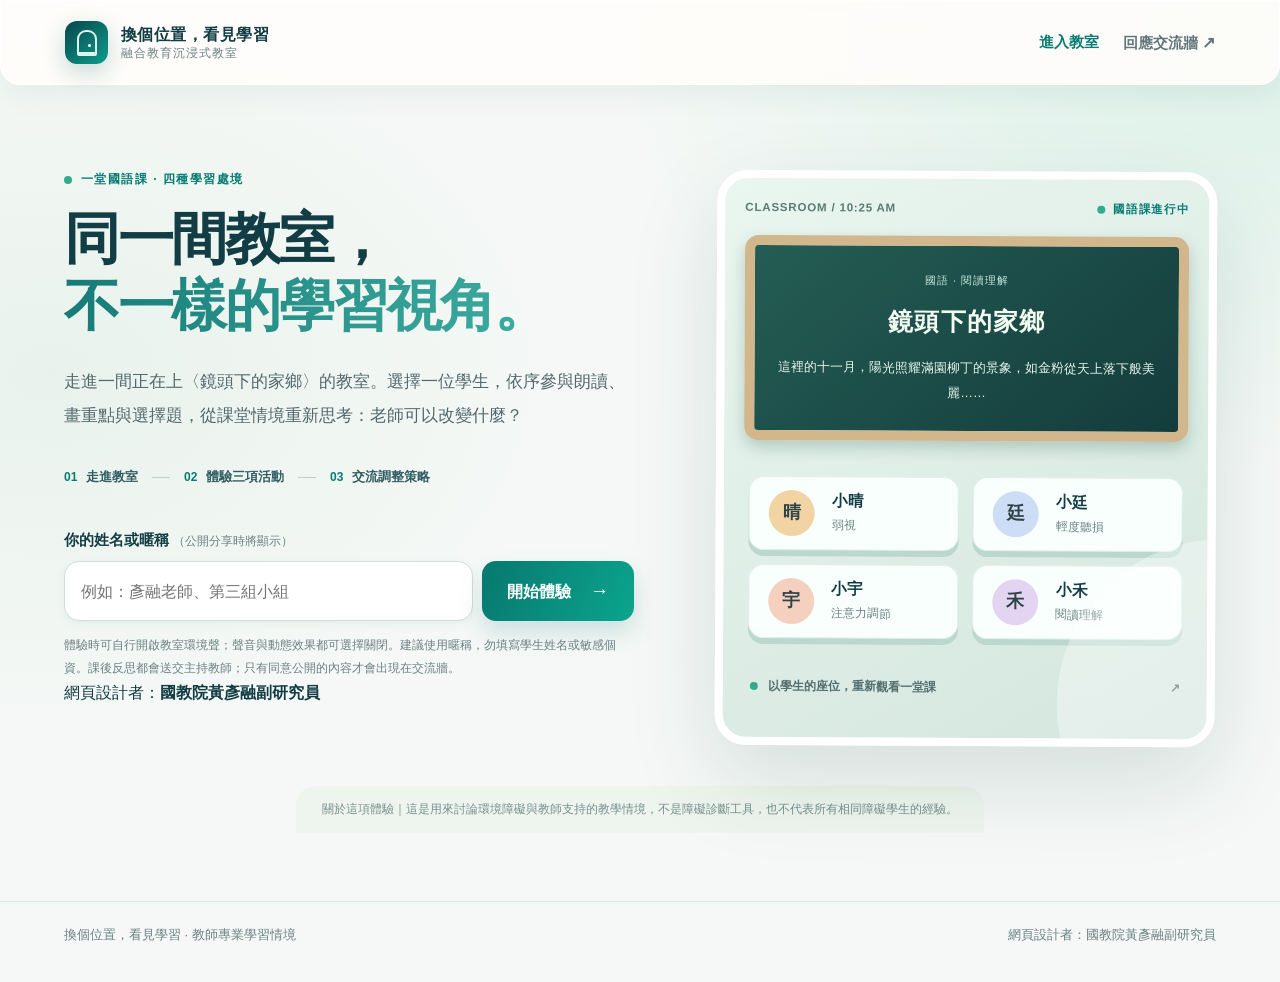
==== commit e040455e: "Add files via upload" ====
--- a/index.html
+++ b/index.html
@@ -3,8 +3,8 @@
 <head>
   <meta charset="utf-8">
   <meta name="viewport" content="width=device-width, initial-scale=1">
-  <meta name="theme-color" content="#0f5d5b">
-  <meta name="description" content="同一間教室，不同的學習感受。從四位學生的座位重新觀看一堂課，思考融合教育的調整策略。">
+  <meta name="theme-color" content="#153f46">
+  <meta name="description" content="一堂國語課，四種不同的學習處境。走進教室，從學生的座位重新思考融合教育的班級經營與教學調整。">
   <title>換個位置，看見學習｜融合教育沉浸式教室</title>
   <link rel="stylesheet" href="./assets/style.css">
   <script src="./config.js"></script>
@@ -12,264 +12,117 @@
 </head>
 <body>
   <a class="skip-link" href="#main">跳至主要內容</a>
-  <div class="ambient ambient-a"></div>
-  <div class="ambient ambient-b"></div>
-
-  <header class="site-header glass">
-    <a class="brand" href="./index.html" aria-label="回到首頁">
-      <span class="brand-badge">學</span>
-      <span>
-        <strong>換個位置，看見學習</strong>
-        <small>融合教育沉浸式教室</small>
-      </span>
+  <header class="site-header">
+    <a class="brand" href="./index.html" aria-label="回到換個位置，看見學習首頁">
+      <span class="brand-mark" aria-hidden="true"><span class="brand-door"></span></span>
+      <span><strong>換個位置，看見學習</strong><small>融合教育沉浸式教室</small></span>
     </a>
-    <nav class="top-nav" aria-label="主要選單">
-      <a class="active" href="./index.html">進入體驗</a>
-      <a href="./wall.html">回應交流牆</a>
+    <nav class="header-links" aria-label="主要選單">
+      <a class="header-link is-current" href="./index.html">進入教室</a>
+      <a class="header-link" href="./wall.html">回應交流牆 <span aria-hidden="true">↗</span></a>
     </nav>
   </header>
 
   <main id="main">
-    <section id="welcomeView" class="view hero-view">
-      <div class="hero-copy">
-        <p class="eyebrow"><span></span> 一堂國語課・四個不同的學習位置</p>
-        <h1>同一間教室，<em>真的每個人都看見一樣的課嗎？</em></h1>
-        <p class="lead">體驗一堂正在閱讀〈鏡頭下的家鄉〉的國語課。你可以選擇四位學生其中一位，依序經歷<strong>讀課文</strong>、<strong>畫重點</strong>、<strong>回答選擇題</strong>三項活動，感受他在課堂中可能面臨的障礙，並思考老師可以怎麼調整教學與班級經營。</p>
-
-        <div class="hero-flow">
-          <div><b>01</b><span>走進教室</span></div>
-          <i></i>
-          <div><b>02</b><span>體驗學習阻礙</span></div>
-          <i></i>
-          <div><b>03</b><span>提出調整策略</span></div>
+    <section id="welcomeView" class="view welcome" aria-labelledby="welcomeTitle">
+      <div class="welcome-copy">
+        <p class="eyebrow"><span class="eyebrow-dot"></span> 一堂國語課 · 四種學習處境</p>
+        <h1 id="welcomeTitle">同一間教室，<br><em>不一樣的學習視角。</em></h1>
+        <p class="lead">走進一間正在上〈鏡頭下的家鄉〉的教室。選擇一位學生，依序參與朗讀、畫重點與選擇題，從課堂情境重新思考：老師可以改變什麼？</p>
+        <div class="journey-trail" aria-label="體驗流程">
+          <span><b>01</b> 走進教室</span><i></i><span><b>02</b> 體驗三項活動</span><i></i><span><b>03</b> 交流調整策略</span>
         </div>
-
-        <form id="startForm" class="start-card glass">
-          <label for="participantName">請先輸入姓名或暱稱</label>
-          <div class="start-row">
-            <input id="participantName" name="participantName" maxlength="24" required placeholder="例如：彥融老師 / 第三組" autocomplete="nickname">
-            <button class="btn btn-primary" type="submit">開始體驗</button>
+        <form id="startForm" class="start-form">
+          <label for="participantName">你的姓名或暱稱 <span class="subtle-text">（公開分享時將顯示）</span></label>
+          <div class="start-form-row">
+            <input id="participantName" name="participantName" maxlength="24" minlength="1" required autocomplete="nickname" placeholder="例如：彥融老師、第三組小組" spellcheck="false">
+            <button class="primary-btn" type="submit">開始體驗 <span aria-hidden="true">→</span></button>
           </div>
-          <p class="helper">建議使用暱稱。課後反思會送交主持教師，只有同意公開的內容才會顯示在交流牆。</p>
+          <p class="privacy-hint">體驗時可自行開啟教室環境聲；聲音與動態效果都可選擇關閉。建議使用暱稱，勿填寫學生姓名或敏感個資。課後反思都會送交主持教師；只有同意公開的內容才會出現在交流牆。</p>
         </form>
-
         <p class="designer-credit">網頁設計者：<strong>國教院黃彥融副研究員</strong></p>
       </div>
-
-      <div class="hero-scene glass" aria-hidden="true">
-        <div class="scene-header">
-          <span>國語課 10:25 AM</span>
-          <span class="live-pill"><i></i> 正在上課</span>
+      <div class="welcome-preview" aria-hidden="true">
+        <div class="preview-top"><span>CLASSROOM / 10:25 AM</span><span class="preview-live"><i></i> 國語課進行中</span></div>
+        <div class="preview-board"><span>國語 · 閱讀理解</span><strong>鏡頭下的家鄉</strong><p>這裡的十一月，陽光照耀滿園柳丁的景象，如金粉從天上落下般美麗……</p></div>
+        <div class="preview-seats">
+          <div class="preview-seat"><span class="avatar-circle amber">晴</span><span>小晴</span><small>弱視</small></div>
+          <div class="preview-seat"><span class="avatar-circle blue">廷</span><span>小廷</span><small>輕度聽損</small></div>
+          <div class="preview-seat"><span class="avatar-circle coral">宇</span><span>小宇</span><small>注意力調節</small></div>
+          <div class="preview-seat"><span class="avatar-circle purple">禾</span><span>小禾</span><small>閱讀理解</small></div>
         </div>
-        <div class="board-hero">
-          <small>本節課文</small>
-          <strong>鏡頭下的家鄉</strong>
-          <p>這裡的十一月，陽光照耀滿園柳丁的景象，如金粉從天上落下般美麗……</p>
-        </div>
-        <div class="seats-grid">
-          <article><span class="chip amber">晴</span><b>小晴</b><small>弱視</small></article>
-          <article><span class="chip blue">廷</span><b>小廷</b><small>輕度聽損</small></article>
-          <article><span class="chip coral">宇</span><b>小宇</b><small>ADHD</small></article>
-          <article><span class="chip purple">禾</span><b>小禾</b><small>閱讀理解困難</small></article>
-        </div>
-        <div class="immersive-note">從學生的位置，重新理解一堂看似平常的課。</div>
+        <div class="preview-foot"><span class="preview-pulse"></span><span>以學生的座位，重新觀看一堂課</span><span>↗</span></div>
       </div>
-      <div class="foot-caveat">本體驗是教學情境模擬，用來協助教師討論課堂參與障礙與支持策略，並不代表所有學生都會有相同經驗。</div>
+      <div class="intro-caveat">關於這項體驗｜這是用來討論環境障礙與教師支持的教學情境，不是障礙診斷工具，也不代表所有相同障礙學生的經驗。</div>
     </section>
 
-    <section id="classroomView" class="view" hidden>
-      <div class="section-head">
-        <div>
-          <p class="eyebrow"><span></span> STEP 01 / ENTER THE ROOM</p>
-          <h2>請走進教室，選擇一個座位。</h2>
-          <p>使用方向鍵、WASD 或下方按鈕移動；靠近座位後按 Enter，或直接點擊座位。</p>
+    <section id="classroomView" class="view class-view" aria-labelledby="classroomTitle" hidden>
+      <div class="section-heading">
+        <div><p class="eyebrow">STEP 01 / ENTER THE ROOM</p><h1 id="classroomTitle">歡迎走進五年級國語課。</h1><p>用方向鍵、WASD 或下方按鈕移動，靠近學生後按 Enter；也可以直接點擊座位選擇。</p></div>
+        <span class="participant-chip" id="participantChip"></span>
+      </div>
+      <div class="room-layout">
+        <div class="classroom-card">
+          <div class="room-topline"><span>5年甲班 · 國語課</span><span>10:25 <span class="tiny-dot"></span> 正在上課</span></div>
+          <div id="classroomMap" class="classroom-map" tabindex="0" role="group" aria-label="教室平面互動區。可用方向鍵移動角色，Enter 選擇附近學生；或直接使用學生座位按鈕。">
+            <div class="map-window">窗　窗　窗　窗</div>
+            <div class="room-blackboard"><small>今天的課文</small><strong>鏡頭下的家鄉</strong><small>觀察描寫 · 找出重點 · 理解比喻</small></div>
+            <div class="teacher-spot"><span>👩🏻‍🏫</span><small>國語老師</small></div>
+            <div class="map-door">入口 <span>↥</span></div>
+            <button type="button" class="student-desk" data-student="vision" style="--x:29%;--y:49%;" aria-label="選擇小晴，弱視學生"><span class="student-desk-top"><span class="seat-avatar amber">晴</span><span class="desk-book"></span></span><strong>小晴</strong><small>弱視</small></button>
+            <button type="button" class="student-desk" data-student="hearing" style="--x:70%;--y:49%;" aria-label="選擇小廷，輕度聽損學生"><span class="student-desk-top"><span class="seat-avatar blue">廷</span><span class="desk-book"></span></span><strong>小廷</strong><small>輕度聽損</small></button>
+            <button type="button" class="student-desk" data-student="adhd" style="--x:29%;--y:76%;" aria-label="選擇小宇，注意力調節困難（ADHD）學生"><span class="student-desk-top"><span class="seat-avatar coral">宇</span><span class="desk-book"></span></span><strong>小宇</strong><small>注意力調節</small></button>
+            <button type="button" class="student-desk" data-student="reading" style="--x:70%;--y:76%;" aria-label="選擇小禾，閱讀理解困難學生"><span class="student-desk-top"><span class="seat-avatar purple">禾</span><span class="desk-book"></span></span><strong>小禾</strong><small>閱讀理解</small></button>
+            <div id="playerAvatar" class="player-avatar" style="left:50%;top:93%" aria-hidden="true"><span>我</span><i></i></div>
+          </div>
+          <div class="map-bottom"><span id="mapStatus" aria-live="polite">你站在教室入口。試著走向一張座位。</span><div class="direction-controls" aria-label="角色移動控制"><button type="button" data-move="0,-1" aria-label="向上移動">↑</button><div><button type="button" data-move="-1,0" aria-label="向左移動">←</button><button type="button" id="chooseNearBtn" aria-label="選擇靠近的學生">選擇</button><button type="button" data-move="1,0" aria-label="向右移動">→</button></div><button type="button" data-move="0,1" aria-label="向下移動">↓</button></div></div>
         </div>
-        <div class="participant-tag" id="participantChip"></div>
-      </div>
-
-      <div class="classroom-layout">
-        <div class="classroom-card glass">
-          <div class="class-topbar">
-            <span>五年甲班・國語</span>
-            <span>閱讀理解 × 劃重點 × 選擇題</span>
+        <aside class="side-guide">
+          <p class="eyebrow">CHOOSE A PERSPECTIVE</p><h2>今天你想坐在哪裡？</h2><p>四位學生都在讀同一篇課文，但參與這堂課時，可能遇到不同障礙。</p>
+          <div class="role-picks" id="rolePicks">
+            <button type="button" data-student="vision"><span class="avatar-circle amber">晴</span><span><b>小晴</b><small>弱視 · 看不清板書與小字</small></span><span>↗</span></button>
+            <button type="button" data-student="hearing"><span class="avatar-circle blue">廷</span><span><b>小廷</b><small>輕度聽損 · 口語訊息易漏接</small></span><span>↗</span></button>
+            <button type="button" data-student="adhd"><span class="avatar-circle coral">宇</span><span><b>小宇</b><small>ADHD · 課堂干擾與注意力轉移</small></span><span>↗</span></button>
+            <button type="button" data-student="reading"><span class="avatar-circle purple">禾</span><span><b>小禾</b><small>閱讀理解困難 · 文字與語意處理</small></span><span>↗</span></button>
           </div>
-          <div id="classroomMap" class="classroom-map" tabindex="0" aria-label="教室平面圖">
-            <div class="window-strip">窗　窗　窗　窗　窗</div>
-            <div class="blackboard">
-              <small>今日課文</small>
-              <strong>鏡頭下的家鄉</strong>
-              <p>觀察描寫／找出重點／理解內容</p>
-            </div>
-            <div class="teacher-spot">👩🏻‍🏫<small>老師</small></div>
-            <div class="door-mark">入口</div>
-
-            <button class="desk" data-student="vision" style="--x:28%;--y:51%"><span class="chip amber">晴</span><b>小晴</b><small>弱視</small></button>
-            <button class="desk" data-student="hearing" style="--x:72%;--y:51%"><span class="chip blue">廷</span><b>小廷</b><small>輕度聽損</small></button>
-            <button class="desk" data-student="adhd" style="--x:28%;--y:77%"><span class="chip coral">宇</span><b>小宇</b><small>ADHD</small></button>
-            <button class="desk" data-student="reading" style="--x:72%;--y:77%"><span class="chip purple">禾</span><b>小禾</b><small>閱讀理解困難</small></button>
-            <div id="player" class="player">我</div>
-          </div>
-          <div class="map-footer">
-            <p id="mapStatus">你站在教室門口，準備開始這堂課。</p>
-            <div class="move-pad">
-              <button data-move="0,-1">↑</button>
-              <div>
-                <button data-move="-1,0">←</button>
-                <button id="chooseNearBtn">選擇</button>
-                <button data-move="1,0">→</button>
-              </div>
-              <button data-move="0,1">↓</button>
-            </div>
-          </div>
-        </div>
-
-        <aside class="pick-panel glass">
-          <p class="eyebrow"><span></span> 你要從誰的角度出發？</p>
-          <div class="pick-list" id="pickList">
-            <button data-student="vision"><span class="chip amber">晴</span><div><b>小晴</b><small>弱視：看不清黑板與小字</small></div><i>↗</i></button>
-            <button data-student="hearing"><span class="chip blue">廷</span><div><b>小廷</b><small>輕度聽損：口語訊息容易漏接</small></div><i>↗</i></button>
-            <button data-student="adhd"><span class="chip coral">宇</span><div><b>小宇</b><small>ADHD：注意力易被干擾帶走</small></div><i>↗</i></button>
-            <button data-student="reading"><span class="chip purple">禾</span><div><b>小禾</b><small>閱讀理解困難：閱讀與理解負荷較高</small></div><i>↗</i></button>
-          </div>
-          <p class="pick-note">提醒：這裡呈現的是教室中的一種可能情境，不是學生能力的全部，也不是所有學生都一定如此。</p>
+          <p class="guide-note">每個人的狀況都具有個別差異；這裡以四個具體教室情境，引導討論可調整的環境與教學做法。</p>
         </aside>
       </div>
     </section>
 
-    <section id="lessonView" class="view" hidden>
-      <div class="lesson-topbar">
-        <button id="backToClass" class="btn btn-ghost">← 返回教室</button>
-        <div class="lesson-meta"><span id="studentTag"></span><span id="stageContext">國語課</span></div>
-        <button id="motionToggle" class="btn btn-ghost">減少特效</button>
+    <section id="lessonView" class="view lesson-view" aria-labelledby="lessonTitle" hidden>
+      <div class="lesson-top">
+        <div class="lesson-meta"><button id="backToClass" class="text-btn" type="button">← 返回教室</button><span class="meta-divider">/</span><span id="studentTag" class="small-tag"></span></div>
+        <button id="motionToggle" type="button" class="subtle-btn" aria-pressed="false">減少視覺模擬特效</button>
       </div>
-
-      <div class="lesson-head">
-        <div>
-          <p class="eyebrow"><span></span> STEP 02 / EXPERIENCE</p>
-          <h2 id="lessonTitle">讀課文</h2>
-          <p id="lessonSubtitle">請感受你目前坐在這個位置上，面對這個任務時發生了什麼事。</p>
+      <div class="lesson-heading"><div><p class="eyebrow" id="lessonStepLabel">STEP 02 / EXPERIENCE</p><h1 id="lessonTitle">跟著老師朗讀</h1><p id="lessonSubtitle">同一項學習任務，坐在不同位置有什麼差異？</p></div><div class="lesson-progress" aria-label="三個課堂活動"><span class="progress-node active" data-progress="0">1 <small>朗讀</small></span><span class="progress-line"></span><span class="progress-node" data-progress="1">2 <small>畫重點</small></span><span class="progress-line"></span><span class="progress-node" data-progress="2">3 <small>選擇題</small></span></div></div>
+      <div class="learning-layout">
+        <div class="stage-main">
+          <div class="stage-scene-bar"><span class="scene-clock"><span></span> 課堂進行中</span><span id="stageContext">國語課 · 朗讀課文</span><span id="stageClock">10:25</span></div>
+          <div class="stage-scene" id="stageScene"><div id="perspectiveBanner" class="perspective-banner" aria-live="polite">學生視角 · 課堂正在進行</div><div id="sceneEvent" class="scene-event" hidden></div>
+            <div class="board-view" id="boardView"><div class="board-label">黑板上的課文</div><div class="board-copy"><strong>鏡頭下的家鄉</strong><p>這裡的十一月，陽光照耀滿園柳丁的景象，如金粉從天上落下般美麗。</p></div><span class="board-chalk" aria-hidden="true">＿＿＿＿</span></div>
+            <div class="teacher-bubble"><span class="teacher-portrait" aria-hidden="true">師</span><div><div class="bubble-heading"><strong>老師說</strong><span id="teacherOrientation">站在講台前</span></div><p id="teacherCaption" aria-live="polite"></p></div></div>
+          </div>
+          <div class="workspace">
+            <div class="workspace-top"><div><span class="workspace-label">我的課本與練習</span><h2 id="workspaceHeading"></h2></div><div class="audio-controls"><button id="ambientToggle" class="audio-btn secondary-audio" type="button" aria-pressed="false">◉ 開啟教室環境聲</button><button id="audioBtn" class="audio-btn" type="button">♫ 播放老師語音</button></div></div>
+            <div id="experienceHint" class="experience-hint" aria-live="polite"></div><p id="workspaceDirection" class="workspace-direction"></p>
+            <div id="workspaceContent" class="workspace-content"></div>
+            <div id="distractionNotice" class="distraction-notice" hidden><span id="distractionText"></span><button id="dismissDistraction" type="button">把注意力拉回來</button></div>
+            <div id="taskFeedback" class="task-feedback" role="status" hidden></div>
+          </div>
         </div>
-        <div class="progress-rail" id="progressRail"></div>
-      </div>
-
-      <div class="lesson-layout">
-        <section class="stage-card glass">
-          <div class="scene-strip">
-            <span class="scene-live"><i></i> 課堂進行中</span>
-            <span id="sceneTime">10:25</span>
-          </div>
-          <div class="stage" id="stageScene">
-            <div class="chalkboard" id="boardView">
-              <small>黑板上的內容</small>
-              <strong>鏡頭下的家鄉</strong>
-              <p id="boardText">這裡的十一月，陽光照耀滿園柳丁的景象，如金粉從天上落下般美麗。</p>
-            </div>
-            <div class="teacher-card" id="teacherCard">
-              <div class="teacher-icon">師</div>
-              <div>
-                <div class="teacher-row"><b>老師說</b><small id="teacherMood">站在教室前方說明</small></div>
-                <p id="teacherCaption"></p>
-              </div>
-            </div>
-            <div id="immersionLayer" class="immersion-layer"></div>
-          </div>
-
-          <div class="workspace glass-inner">
-            <div class="workspace-head">
-              <div>
-                <small class="workspace-label">我的任務</small>
-                <h3 id="workspaceHeading"></h3>
-              </div>
-              <button id="audioBtn" class="btn btn-audio">播放老師語音</button>
-            </div>
-            <p id="workspaceDirection" class="workspace-direction"></p>
-            <div id="workspaceContent" class="workspace-content"></div>
-            <div id="distractionNotice" class="distraction-notice" hidden>
-              <span id="distractionText"></span>
-              <button id="dismissDistraction" class="btn btn-mini" type="button">拉回注意力</button>
-            </div>
-            <div id="taskFeedback" class="task-feedback" hidden></div>
-          </div>
-        </section>
-
-        <aside class="sidebar glass">
-          <div class="student-card">
-            <div id="studentAvatar" class="student-avatar"></div>
-            <div>
-              <p class="eyebrow"><span></span> 你正在體驗</p>
-              <h3 id="sidebarName"></h3>
-              <p id="sidebarDesc"></p>
-            </div>
-          </div>
-
-          <div class="insight-card barrier-card">
-            <small>此刻可能遇到的困難</small>
-            <p id="barrierText"></p>
-          </div>
-          <div class="insight-card support-card">
-            <small>老師可以考慮的調整</small>
-            <p id="supportText"></p>
-            <button id="supportBtn" class="btn btn-support">套用這項調整</button>
-          </div>
-          <div class="insight-card ambient-card">
-            <small>情境提醒</small>
-            <p id="ambientText">你聽見的是教室的環境聲、同學互動與老師指令交織在一起。</p>
-          </div>
-          <button id="nextStepBtn" class="btn btn-primary btn-wide" disabled>完成這一步，前往下一項活動</button>
-        </aside>
+        <aside class="insight-sidebar"><div class="student-profile"><div id="sidebarAvatar" class="big-avatar">晴</div><div><p class="eyebrow">YOU ARE EXPERIENCING</p><h2 id="sidebarName"></h2><p id="sidebarDesc"></p></div></div><div class="barrier-box"><span class="mini-eyebrow">此刻可能遇到的障礙</span><p id="barrierText"></p></div><div class="support-box"><span class="mini-eyebrow">換個角度思考</span><h3>如果老師做一些調整呢？</h3><p>先觀察你遇到的困難，再試一個支持方式，看看課堂是否更容易參與。</p><div id="supportChoices" class="support-choices"></div><div id="supportFeedback" class="support-feedback" hidden></div></div><div class="sidebar-bottom"><button type="button" id="stagePrimaryBtn" class="primary-btn wide-btn">我已嘗試，前往下一項 <span>→</span></button><button type="button" id="skipTaskBtn" class="skip-task-btn">這項活動無法完成，仍可繼續 →</button><p id="stageHelp" class="stage-help"></p></div><p class="caveat-note">體驗是教學用的情境模擬，無法重現個人的真實感官或認知經驗；請聚焦可能的環境障礙和支持策略。</p></aside>
       </div>
     </section>
 
-    <section id="reflectionView" class="view" hidden>
-      <div class="section-head">
-        <div>
-          <p class="eyebrow"><span></span> STEP 03 / REFLECT</p>
-          <h2>體驗完成，請留下你的觀察與調整想法。</h2>
-          <p>這些回應可以作為課堂討論素材，也會同步到交流牆（限同意公開者）。</p>
-        </div>
-      </div>
+    <section id="reflectionView" class="view reflection-view" aria-labelledby="reflectionTitle" hidden>
+      <div class="reflection-top"><p class="eyebrow">STEP 03 / REFLECT & SHARE</p><h1 id="reflectionTitle">把剛才的感受，變成教學上的改變。</h1><p>困難不一定來自學生本身，也可能是課堂資訊、活動規則、座位安排與教學方式之間的落差。</p></div>
       <div class="reflection-layout">
-        <section class="reflection-card glass">
-          <div id="reflectionSummary" class="reflection-summary"></div>
-          <form id="reflectionForm" class="reflection-form">
-            <label>1. 在這位學生的角度中，哪一個環節最困難？
-              <textarea id="hardestMoment" required placeholder="例如：聽老師講解時，重要訊息很容易漏掉。"></textarea>
-            </label>
-            <label>2. 如果你是老師，你會做哪些教學或班級經營調整？
-              <textarea id="teacherAdjustments" required placeholder="例如：同步提供板書重點、口頭指令搭配文字投影、座位安排、視覺提示、分段任務等。"></textarea>
-            </label>
-            <label>3. 這些調整是否也可能幫助班上的其他學生？為什麼？
-              <textarea id="broaderBenefit" required placeholder="例如：因為清楚的任務提示與視覺化支持對多數學生都有幫助。"></textarea>
-            </label>
-            <label class="check-row"><input type="checkbox" id="sharePublic" checked> 我同意將以上回應匿名或以暱稱公開到交流牆</label>
-            <div class="form-actions">
-              <button class="btn btn-primary" type="submit">送出回應</button>
-              <a class="btn btn-ghost" href="./wall.html">直接前往交流牆</a>
-            </div>
-            <div id="submitStatus" class="submit-status"></div>
-          </form>
-        </section>
-        <aside class="reflection-side glass">
-          <div class="tip-card">
-            <small>提醒</small>
-            <p>請把焦點放在「課堂環境與教學如何影響參與」以及「老師可以如何調整」，不要把困難歸因成學生單方面的問題。</p>
-          </div>
-          <div class="tip-card">
-            <small>可延伸討論</small>
-            <ul>
-              <li>調整的是活動、呈現方式、座位、時間、提示，還是回饋方式？</li>
-              <li>哪些支持做法可以成為全班都受益的通用設計？</li>
-              <li>如果是長期班級經營，還可以做哪些事前安排？</li>
-            </ul>
-          </div>
-        </aside>
+        <div class="reflection-form-card"><div class="card-head"><span class="form-count">01 / 分享你的觀察</span><span id="reflectionRoleChip" class="small-tag"></span></div><form id="reflectionForm"><div class="input-block"><label for="reflectionObservation">① 哪個活動最讓你感受到這位學生可能遇到的困難？ <em>*</em></label><textarea id="reflectionObservation" required maxlength="800" minlength="10" rows="4" placeholder="例如：我發現當老師轉身說明時……"></textarea></div><div class="input-block"><label for="reflectionAdjustment">② 如果你是這班的老師，你會如何調整班級經營或教學活動？ <em>*</em></label><textarea id="reflectionAdjustment" required maxlength="1000" minlength="10" rows="5" placeholder="請具體說明：要改變什麼、在哪個活動改變、如何讓學生參與……"></textarea></div><fieldset class="input-block"><legend>③ 你最想嘗試哪些支持策略？ <span class="muted-label">（可複選）</span></legend><div id="strategyChoices" class="strategy-choices"></div></fieldset><div class="input-block"><label for="reflectionQuestion">④ 你想和其他老師討論什麼問題？ <span class="muted-label">（選填）</span></label><textarea id="reflectionQuestion" maxlength="600" rows="3" placeholder="例如：怎樣做才能同時照顧不同學生，又不讓課堂節奏中斷？"></textarea></div><label class="consent"><input id="publishConsent" type="checkbox"><span>我同意以所填寫的姓名或暱稱公開這份反思，供其他參與者閱讀與回覆。未勾選時仍可送出，但只會保存在主持教師的 Google 試算表中。<b>（公開分享才勾選）</b></span></label><div id="submitStatus" class="submit-status" aria-live="polite"></div><button id="submitReflectionBtn" class="primary-btn submit-btn" type="submit">送出反思，完成體驗 <span>→</span></button></form><div id="reflectionSuccess" class="success-panel" hidden><div class="success-icon">✓</div><h2>你的反思已送出。</h2><p id="successText">現在可以閱讀其他老師的做法，並在交流牆上回覆討論。</p><a href="./wall.html" class="primary-btn link-btn">前往回應交流牆 →</a></div></div>
+        <aside class="reflection-sidebar"><div class="summary-card"><p class="eyebrow">YOUR EXPERIENCE</p><h2 id="summaryStudentName">小晴的上課經驗</h2><div class="summary-activity"><span>1</span><div><strong>朗讀課文</strong><p id="summaryBarrier0"></p></div></div><div class="summary-activity"><span>2</span><div><strong>畫出重點</strong><p id="summaryBarrier1"></p></div></div><div class="summary-activity"><span>3</span><div><strong>回答選擇題</strong><p id="summaryBarrier2"></p></div></div><div id="usedSupportCount" class="summary-stats"></div></div><div class="thought-card"><span>供小組討論的核心問題</span><p>我們能調整的是學生，還是學習環境、課堂溝通與教學設計？</p></div><button id="chooseAnotherStudent" class="outline-btn wide-btn" type="button">← 體驗另一位學生</button></aside>
       </div>
     </section>
   </main>
-
-  <footer class="site-footer">
-    <span>換個位置，看見學習・融合教育沉浸式教室</span>
-    <span>網頁設計者：國教院黃彥融副研究員</span>
-  </footer>
+  <footer class="site-footer"><span>換個位置，看見學習 · 教師專業學習情境</span><span>網頁設計者：國教院黃彥融副研究員</span></footer>
 </body>
 </html>
--- a/assets/style.css
+++ b/assets/style.css
@@ -1,103 +1,73 @@
-:root{
-  --bg:#07171c;
-  --panel:#ffffffee;
-  --panel-2:#f4fbf8e8;
-  --ink:#15353c;
-  --muted:#55757a;
-  --line:#d8ebe6;
-  --brand:#0f7068;
-  --brand-2:#14a18d;
-  --accent:#f4c766;
-  --danger:#d75f58;
-  --shadow:0 22px 45px rgba(7, 34, 39, .14);
-  --radius:24px;
-}
-*{box-sizing:border-box}
-html{scroll-behavior:smooth}
-body{margin:0;font-family:"Noto Sans TC",system-ui,-apple-system,BlinkMacSystemFont,"Segoe UI",sans-serif;color:var(--ink);background:radial-gradient(circle at top left,#13474f 0,#0b1e24 35%,#061015 100%);min-height:100vh;overflow-x:hidden}
-a{color:inherit;text-decoration:none}
-button,input,textarea,select{font:inherit}
-button{cursor:pointer}
-.skip-link{position:absolute;left:16px;top:-40px;z-index:2000;background:#fff;padding:8px 12px;border-radius:10px}.skip-link:focus{top:16px}
-.ambient{position:fixed;inset:auto;pointer-events:none;z-index:-1;filter:blur(70px);opacity:.5}.ambient-a{width:340px;height:340px;left:-80px;top:40px;background:#0dc0a7}.ambient-b{width:400px;height:400px;right:-100px;bottom:20px;background:#f0d089}
-.glass{background:rgba(255,255,255,.9);backdrop-filter:blur(16px);border:1px solid rgba(255,255,255,.42);box-shadow:var(--shadow)}
-.glass-inner{background:linear-gradient(180deg,rgba(255,255,255,.88),rgba(245,250,248,.98));border:1px solid #edf4f2;box-shadow:0 8px 24px rgba(8,47,46,.06)}
-.site-header{position:sticky;top:10px;z-index:50;display:flex;align-items:center;justify-content:space-between;gap:20px;padding:14px 22px;margin:10px auto 0;max-width:1280px;border-radius:22px}
-.brand{display:flex;align-items:center;gap:12px}.brand-badge{display:grid;place-items:center;width:44px;height:44px;border-radius:14px;background:linear-gradient(145deg,var(--brand),#1aa694);color:#fff;font-weight:900;letter-spacing:.08em;box-shadow:inset 0 1px 0 rgba(255,255,255,.4)}.brand strong{display:block;font-size:1rem}.brand small{display:block;color:var(--muted);margin-top:2px}
-.top-nav{display:flex;gap:10px;flex-wrap:wrap}.top-nav a{padding:10px 15px;border-radius:999px;color:#355b60;font-weight:700;font-size:.93rem}.top-nav a.active,.top-nav a:hover{background:#e9f5f2;color:var(--brand)}
-main{max-width:1280px;margin:0 auto;padding:26px 24px 48px}
-.view{padding:26px 0}
-.hero-view{display:grid;grid-template-columns:1.08fr .92fr;gap:28px;align-items:center;min-height:calc(100vh - 140px)}
-.eyebrow{display:flex;align-items:center;gap:10px;color:#558188;font-size:.84rem;font-weight:800;letter-spacing:.09em;text-transform:uppercase}.eyebrow span{display:inline-block;width:12px;height:12px;border-radius:999px;background:linear-gradient(135deg,var(--brand-2),#73e2cc);box-shadow:0 0 0 5px rgba(20,161,141,.12)}
-.hero-copy h1,.wall-hero h1{margin:.35rem 0 1rem;font-size:clamp(2.4rem,5vw,4.4rem);line-height:1.08;color:#fff}.hero-copy h1 em,.wall-hero h1 em{font-style:normal;color:#ffe2a2}.lead{font-size:1.08rem;line-height:1.95;color:#d7efef;max-width:760px}
-.hero-flow{display:flex;align-items:center;flex-wrap:wrap;gap:10px;margin:26px 0 28px}.hero-flow div{display:flex;align-items:center;gap:12px;background:rgba(255,255,255,.08);border:1px solid rgba(255,255,255,.12);padding:10px 14px;border-radius:999px;color:#eef9f9}.hero-flow b{display:grid;place-items:center;width:30px;height:30px;border-radius:999px;background:#fff;color:var(--brand)}.hero-flow i{width:18px;height:2px;background:rgba(255,255,255,.35);border-radius:99px}
-.start-card{padding:20px;border-radius:22px;max-width:700px}.start-card label{display:block;font-weight:800;color:#1e4b50;margin-bottom:10px}.start-row{display:flex;gap:12px}.start-row input,.reply-card input,.wall-actions select,textarea{width:100%;padding:14px 16px;border-radius:16px;border:1px solid #d8e9e4;background:#fff;color:#12363d;outline:none}.start-row input:focus,.reply-card input:focus,.wall-actions select:focus,textarea:focus{border-color:#4dc7b1;box-shadow:0 0 0 4px rgba(77,199,177,.16)}.helper{margin:10px 0 0;color:#607d80;font-size:.9rem;line-height:1.7}
-.btn{border:none;border-radius:16px;padding:12px 18px;font-weight:800;transition:.2s transform,.2s box-shadow,.2s background}.btn:hover{transform:translateY(-1px)}.btn-primary{background:linear-gradient(145deg,var(--brand),var(--brand-2));color:#fff;box-shadow:0 15px 28px rgba(15,112,104,.25)}.btn-primary:hover{box-shadow:0 18px 32px rgba(15,112,104,.32)}.btn-ghost{background:#edf7f3;color:#245b60;border:1px solid #d3e8e1}.btn-support{background:linear-gradient(145deg,#fdf4d6,#f8e7a1);color:#7f5b00;border:1px solid #f2db82}.btn-mini{padding:8px 12px;border-radius:12px;background:#edf7f3;color:#21595c;border:1px solid #d2e9e2}.btn-audio{background:#163b43;color:#fff;padding:10px 14px}.btn-wide,.link-btn{display:block;text-align:center;width:100%}
-.designer-credit{display:inline-flex;align-items:center;gap:4px;padding:10px 16px;border-radius:999px;background:rgba(255,255,255,.14);border:1px solid rgba(255,255,255,.22);color:#e6f7f3;margin-top:22px}.designer-credit strong{color:#fff}
-.hero-scene{padding:18px;border-radius:30px;position:relative;overflow:hidden}.scene-header,.class-topbar,.scene-strip,.workspace-head,.teacher-row,.lesson-topbar,.map-footer,.section-head,.wall-toolbar,.wall-actions,.wall-stats-grid,.reflection-summary,.post-meta,.comment-meta{display:flex;align-items:center;justify-content:space-between;gap:12px}.scene-header{color:#54777a;font-size:.88rem}.live-pill,.scene-live{display:inline-flex;align-items:center;gap:8px;padding:8px 12px;border-radius:999px;background:#eaf6f2;color:#0e645f;font-weight:800}.live-pill i,.scene-live i{width:8px;height:8px;border-radius:50%;background:#0fb49b;box-shadow:0 0 0 7px rgba(15,180,155,.16)}
-.board-hero{margin-top:18px;padding:22px;background:linear-gradient(180deg,#2b564f,#183a39);border-radius:24px;color:#f4fffd;box-shadow:inset 0 0 0 8px rgba(255,255,255,.08)}.board-hero small,.chalkboard small,.blackboard small{letter-spacing:.12em;color:#b7dfd7;text-transform:uppercase}.board-hero strong,.chalkboard strong,.blackboard strong{display:block;font-size:2rem;margin:12px 0 10px}.board-hero p,.chalkboard p,.blackboard p{line-height:1.8;margin:0;color:#f0fbfa}
-.seats-grid{display:grid;grid-template-columns:repeat(2,1fr);gap:12px;margin:18px 0}.seats-grid article{background:#f7fbfa;border:1px solid #ebf3ef;border-radius:18px;padding:14px;display:grid;grid-template-columns:auto 1fr;column-gap:10px;align-items:center;box-shadow:0 5px 16px rgba(8,31,37,.04)}.seats-grid article b{display:block}.seats-grid article small{grid-column:2;color:#6a898b}
-.immersive-note,.foot-caveat{color:#d9efeb;line-height:1.8}.foot-caveat{grid-column:1/-1;font-size:.93rem;padding-top:6px}
-.chip{display:grid;place-items:center;width:42px;height:42px;border-radius:14px;color:#fff;font-weight:900;box-shadow:0 10px 20px rgba(0,0,0,.12)}.amber{background:linear-gradient(145deg,#d89f23,#f0c65b)}.blue{background:linear-gradient(145deg,#3d86d9,#5ab5ff)}.coral{background:linear-gradient(145deg,#e37860,#ffa07a)}.purple{background:linear-gradient(145deg,#7d65db,#b08aff)}
-.section-head h2,.lesson-head h2{margin:.4rem 0 .5rem;font-size:2rem;color:#fff}.section-head p,.lesson-head p{margin:0;color:#d5ece7;line-height:1.8}.participant-tag{padding:12px 16px;border-radius:16px;background:rgba(255,255,255,.12);color:#fff;font-weight:800;border:1px solid rgba(255,255,255,.16)}
-.classroom-layout,.lesson-layout,.reflection-layout,.wall-layout{display:grid;grid-template-columns:minmax(0,1.25fr) 340px;gap:22px;align-items:start}.classroom-card,.pick-panel,.stage-card,.sidebar,.reflection-card,.reflection-side,.wall-hero,.stat-card,.prompt-card,.reply-card,.wall-toolbar,.wall-notice{border-radius:28px;padding:20px}
-.classroom-map{position:relative;height:610px;border-radius:24px;background:linear-gradient(180deg,#f3efe1,#ece4d2);border:1px solid #e4dbc5;overflow:hidden}.classroom-map::before{content:"";position:absolute;inset:0;background-image:linear-gradient(rgba(157,127,76,.08) 1px,transparent 1px),linear-gradient(90deg,rgba(157,127,76,.08) 1px,transparent 1px);background-size:52px 52px}.window-strip{position:absolute;top:0;left:0;right:0;padding:12px;text-align:center;background:linear-gradient(180deg,#d9eef9,#ecf8ff);color:#5f8092;font-weight:800;letter-spacing:.28em}.blackboard{position:absolute;left:18%;top:13%;width:64%;height:20%;padding:20px;border-radius:18px;background:linear-gradient(180deg,#2a554e,#173938);color:#fff;box-shadow:inset 0 0 0 8px rgba(255,255,255,.08)}.teacher-spot{position:absolute;left:50%;top:35%;transform:translateX(-50%);display:flex;flex-direction:column;align-items:center;gap:5px;font-size:1.7rem}.teacher-spot small{font-size:.8rem;color:#6d635a}.door-mark{position:absolute;left:50%;bottom:16px;transform:translateX(-50%);padding:10px 16px;background:#c98658;color:#fff;border-radius:14px;box-shadow:0 8px 18px rgba(98,51,12,.2)}
-.desk{position:absolute;left:var(--x);top:var(--y);transform:translate(-50%,-50%);width:128px;padding:14px 10px;border-radius:18px;border:1px solid #e2dccd;background:linear-gradient(180deg,#fff,#f7f2ea);box-shadow:0 12px 24px rgba(78,51,13,.1);display:flex;flex-direction:column;align-items:center;gap:6px}.desk:hover,.desk.active{transform:translate(-50%,-50%) scale(1.03);border-color:#66c7b4}.desk b{font-size:1rem}.desk small{color:#6a7f83;font-size:.82rem;text-align:center}
-.player{position:absolute;left:50%;top:92%;transform:translate(-50%,-50%);display:grid;place-items:center;width:56px;height:56px;border-radius:999px;background:linear-gradient(145deg,var(--brand),var(--brand-2));color:#fff;font-weight:900;box-shadow:0 15px 30px rgba(15,112,104,.28);z-index:2}
-.map-footer p{margin:0;color:#4d7074;line-height:1.7;flex:1}.move-pad{display:flex;flex-direction:column;align-items:center;gap:8px}.move-pad div{display:flex;gap:8px}.move-pad button{width:44px;height:44px;border-radius:12px;border:1px solid #dbe9e4;background:#eef7f4;color:#17575b;font-weight:900}.move-pad #chooseNearBtn{width:auto;padding:0 14px}
-.pick-list{display:grid;gap:10px;margin-top:10px}.pick-list button{display:grid;grid-template-columns:auto 1fr auto;align-items:center;gap:12px;padding:12px 14px;border-radius:18px;border:1px solid #e5f1ec;background:#f8fcfa;color:#244d53;text-align:left}.pick-list button:hover{background:#edf7f3;border-color:#9fd7cb}.pick-list small{color:#6a8588}.pick-note{margin-top:15px;color:#698387;line-height:1.75}
-.lesson-topbar{margin-bottom:16px}.lesson-meta{display:flex;gap:10px;flex-wrap:wrap;color:#dff4f2;font-weight:700}.lesson-meta span{padding:8px 12px;border-radius:999px;background:rgba(255,255,255,.09);border:1px solid rgba(255,255,255,.12)}
-.progress-rail{display:flex;gap:10px;flex-wrap:wrap}.progress-rail .step-pill{padding:10px 13px;border-radius:999px;background:rgba(255,255,255,.09);border:1px solid rgba(255,255,255,.14);color:#d9eeeb;font-weight:800}.progress-rail .step-pill.active{background:#fff;color:var(--brand)}.progress-rail .step-pill.done{background:#d9f4ee;color:#0d675e}
-.stage-card{padding:20px}.scene-strip{margin-bottom:14px;color:#5f7d81}.stage{position:relative;min-height:310px;padding:18px;border-radius:22px;background:linear-gradient(180deg,#f0e7d6,#efdfc3);overflow:hidden;border:1px solid #ead8b7}
-.stage::after{content:"";position:absolute;inset:auto 0 0 0;height:85px;background:linear-gradient(180deg,transparent,#d8c7a7)}
-.chalkboard{max-width:82%;padding:16px;border-radius:18px;background:linear-gradient(180deg,#2c5751,#183b3a);color:#fff;box-shadow:inset 0 0 0 7px rgba(255,255,255,.08)}
-.teacher-card{position:absolute;left:22px;bottom:18px;right:22px;display:grid;grid-template-columns:52px 1fr;gap:12px;padding:14px 16px;border-radius:18px;background:rgba(255,255,255,.88);backdrop-filter:blur(10px);border:1px solid rgba(255,255,255,.6)}.teacher-icon{display:grid;place-items:center;width:52px;height:52px;border-radius:16px;background:linear-gradient(145deg,#0f7068,#34c1ac);color:#fff;font-weight:900}.teacher-card p{margin:8px 0 0;line-height:1.8;color:#35585d}
-.immersion-layer{position:absolute;inset:0;pointer-events:none;overflow:hidden}
-.workspace{margin-top:16px;border-radius:22px;padding:18px}.workspace-label{color:#709094;letter-spacing:.08em;text-transform:uppercase}.workspace-head h3{margin:4px 0 0;font-size:1.35rem}.workspace-direction{color:#5f7d81;line-height:1.8;margin:12px 0 18px}.workspace-content{display:grid;gap:14px}
-.reading-paper{padding:18px;border-radius:20px;background:#fffdf6;border:1px solid #efe5cc;box-shadow:inset 0 0 0 4px rgba(244,214,142,.16);line-height:2.05;font-size:1.04rem}.reading-paper .sentence{display:block;margin-bottom:10px}
-.highlight-grid{display:grid;gap:12px}.sentence-button{padding:12px 14px;border-radius:16px;border:1px solid #d9ebe6;background:#fff;text-align:left;line-height:1.8}.sentence-button:hover{border-color:#67c8b4;background:#f5fcfa}.sentence-button.is-selected{border-color:#e5ba32;background:#fffbeb;box-shadow:inset 0 0 0 2px rgba(229,186,50,.2)}.sentence-button.is-selected .sentence-body{background:linear-gradient(transparent 55%,#f5dd77 55%,#f5dd77 93%,transparent 93%)}
-.quiz-list{display:grid;gap:12px}.quiz-option{padding:12px 14px;border-radius:16px;border:1px solid #dceae6;background:#fff;text-align:left;display:flex;gap:10px;align-items:flex-start}.quiz-option:hover{border-color:#6bcab7;background:#f5fcfa}.quiz-option.correct{border-color:#76c37e;background:#ecf8ed}.quiz-option.incorrect{border-color:#df8a84;background:#fff1ef}
-.distraction-notice{display:flex;align-items:center;justify-content:space-between;gap:12px;margin-top:14px;padding:14px 16px;border-radius:16px;background:#fff3d6;border:1px solid #f0d88d;color:#785606;animation:pulse 1.4s infinite}.task-feedback,.submit-status,.load-status{margin-top:14px;padding:14px 16px;border-radius:16px;background:#eef9f5;color:#1a655e;line-height:1.7}.task-feedback.error,.submit-status.error{background:#fff1ef;color:#8e433e}
-.sidebar{display:grid;gap:14px}.student-card{display:grid;grid-template-columns:70px 1fr;gap:14px;align-items:center}.student-avatar{display:grid;place-items:center;width:70px;height:70px;border-radius:24px;color:#fff;font-size:1.8rem;font-weight:900}.insight-card{padding:16px;border-radius:18px;background:#f6fbf9;border:1px solid #e4f1ec}.insight-card small{display:block;color:#6c898d;margin-bottom:6px}.insight-card p{margin:0;line-height:1.85;color:#24484c}
-.reflection-summary{padding:16px 18px;border-radius:18px;background:#f4fbf8;border:1px solid #dfeee9;margin-bottom:16px;color:#24484d;line-height:1.8;flex-wrap:wrap}.reflection-form{display:grid;gap:16px}.reflection-form label{display:grid;gap:8px;font-weight:800;color:#245056}.reflection-form textarea{min-height:118px;resize:vertical;line-height:1.8}.check-row{display:flex;align-items:flex-start;gap:10px;font-weight:600}.form-actions{display:flex;gap:12px;flex-wrap:wrap}.tip-card{padding:16px;border-radius:18px;background:#f7fbfa;border:1px solid #e3f0ec}.tip-card small{display:block;color:#6f8d90;margin-bottom:6px}.tip-card p,.tip-card li{line-height:1.8;color:#30565a}.tip-card ul{padding-left:18px;margin:8px 0 0}
-.wall-page{padding-top:26px}.wall-hero{display:flex;align-items:center;justify-content:space-between;gap:20px;color:#fff;background:linear-gradient(145deg,rgba(15,112,104,.68),rgba(255,255,255,.12))}.wall-summary-hero{display:grid;place-items:center;min-width:140px;padding:28px 18px;border-radius:24px;background:rgba(255,255,255,.12);border:1px solid rgba(255,255,255,.16)}.wall-summary-hero strong{font-size:3.2rem}.backend-banner{margin:16px 0;color:#dbf2ee}.wall-stats-grid{grid-template-columns:repeat(3,1fr);gap:16px;margin:18px 0}.stat-card{display:grid;gap:8px;text-align:center}.stat-card small{color:#6c8a8f}.stat-card strong{font-size:2rem;color:#134f50}.stat-card span{color:#5f7f84}
-.wall-main-col{display:grid;gap:14px}.wall-side-col{display:grid;gap:14px}.wall-notice{color:#44686f;line-height:1.8}.post-list{display:grid;gap:14px}.post-card{padding:18px;border-radius:24px;background:#ffffffef;border:1px solid #e0efea;box-shadow:var(--shadow)}.post-head{display:flex;align-items:center;justify-content:space-between;gap:12px;margin-bottom:10px}.post-author{display:flex;align-items:center;gap:12px}.post-initial{display:grid;place-items:center;width:42px;height:42px;border-radius:14px;background:linear-gradient(145deg,#0f7068,#2fbda8);color:#fff;font-weight:900}.role-badge{display:inline-flex;align-items:center;gap:8px;padding:8px 12px;border-radius:999px;background:#eef8f5;color:#0f6760;font-size:.85rem;font-weight:800}.post-card h3{margin:12px 0 8px;font-size:1rem}.post-card p{margin:0 0 10px;line-height:1.8;color:#31565b}.comments{margin-top:12px;padding-top:12px;border-top:1px dashed #dbe9e5;display:grid;gap:10px}.comment-item{padding:10px 12px;border-radius:14px;background:#f7fbfa;border:1px solid #e5f1ed}.comment-form{display:grid;gap:10px;margin-top:12px}.comment-form textarea{min-height:86px}
-.prompt-card ol{padding-left:20px;margin:10px 0 0}.prompt-card li{line-height:1.8;color:#31565b}.reply-card p{line-height:1.8;color:#5d7d81}
-.site-footer{max-width:1280px;margin:0 auto 24px;padding:0 24px 30px;display:flex;justify-content:space-between;gap:14px;color:#d3e9e6;flex-wrap:wrap}
-.hidden{display:none!important}
+:root{--ink:#19383e;--ink2:#355359;--muted:#6b8182;--teal:#146f73;--teal-dark:#0c565d;--seafoam:#d8efea;--warm:#f8f7f1;--paper:#fffefd;--line:#dfebe7;--line2:#d0ddd9;--amber:#f2d4a4;--blue:#cdddf5;--coral:#f5d0bf;--purple:#e3d5f1;--shadow:0 21px 60px rgba(20,58,57,.08);--radius:22px}
+*{box-sizing:border-box}html{scroll-behavior:smooth}body{margin:0;color:var(--ink);background:var(--warm);font-family:-apple-system,BlinkMacSystemFont,"Noto Sans TC","PingFang TC","Microsoft JhengHei",sans-serif;font-size:16px;line-height:1.7}button,input,textarea,select{font:inherit}button{cursor:pointer}button:disabled{cursor:not-allowed;opacity:.58}a{color:inherit;text-decoration:none}a:hover{text-decoration:none}input,textarea,select{accent-color:var(--teal)}:focus-visible{outline:3px solid #f5b864!important;outline-offset:3px}[hidden]{display:none!important}h1,h2,h3,p{margin-top:0}h1,h2,h3{line-height:1.32;letter-spacing:-.025em}h1{font-size:clamp(2.1rem,4.2vw,4.1rem)}h2{font-size:clamp(1.35rem,2vw,1.8rem)}h3{font-size:1.08rem}p{margin-bottom:0}.visually-hidden{position:absolute!important;width:1px;height:1px;overflow:hidden;clip:rect(0,0,0,0);white-space:nowrap}.skip-link{position:fixed;z-index:999;background:#fff;left:15px;top:-90px;padding:10px 16px}.skip-link:focus{top:12px}
+.site-header{height:85px;max-width:1480px;margin:auto;padding:0 clamp(22px,5vw,84px);display:flex;align-items:center;justify-content:space-between;gap:20px}.brand{display:flex;align-items:center;gap:13px;min-width:0}.brand>span:last-child{display:flex;flex-direction:column;line-height:1.4}.brand strong{font-size:1.02rem;letter-spacing:.03em}.brand small{font-size:.76rem;color:var(--muted);letter-spacing:.08em}.brand-mark{height:43px;width:43px;display:flex;align-items:center;justify-content:center;border-radius:12px;background:var(--ink)}.brand-door{display:block;width:20px;height:26px;border:2px solid #dcf3ee;border-bottom:4px solid #dcf3ee;border-radius:9px 9px 2px 2px;position:relative}.brand-door:after{content:"";position:absolute;right:4px;top:12px;width:3px;height:3px;border-radius:50%;background:#fff}.header-links{display:flex;gap:24px;align-items:center}.header-link{color:#62767a;font-size:.93rem;font-weight:650;white-space:nowrap}.header-link.is-current,.header-link:hover{color:var(--teal)}.header-link span{font-size:1.08em}.view,.wall-main{max-width:1480px;margin:auto;padding:0 clamp(22px,5vw,84px)}.eyebrow{display:flex;align-items:center;gap:9px;font-size:.76rem;font-weight:800;color:var(--teal);letter-spacing:.12em;margin-bottom:16px}.eyebrow-dot,.preview-pulse,.preview-live i,.scene-clock span,.tiny-dot{display:inline-block;width:8px;height:8px;border-radius:50%;background:#33aa8e}.site-footer{max-width:1480px;margin:66px auto 0;padding:22px clamp(22px,5vw,84px) 36px;border-top:1px solid var(--line);color:var(--muted);display:flex;justify-content:space-between;gap:15px;font-size:.8rem}.site-footer span:last-child{text-align:right}
+.primary-btn{border:none;display:inline-flex;align-items:center;justify-content:center;gap:19px;background:var(--teal);color:#fff;font-weight:750;padding:14px 25px;border-radius:11px;white-space:nowrap;transition:background .18s,transform .18s;min-height:50px}.primary-btn:hover:not(:disabled){background:var(--teal-dark);transform:translateY(-1px)}.primary-btn>span:last-child{font-size:1.18rem;font-weight:400}.outline-btn{display:inline-flex;align-items:center;justify-content:center;min-height:45px;padding:8px 19px;background:#fff;border:1px solid var(--line2);border-radius:10px;color:var(--ink);font-weight:720}.outline-btn:hover,.subtle-btn:hover{background:#eaf5f2}.text-btn{border:0;background:none;color:var(--teal);font-weight:760;padding:7px 0}.subtle-btn{border:1px solid var(--line2);background:#fff;border-radius:9px;padding:9px 15px;color:var(--ink2);font-size:.88rem;font-weight:650}.subtle-btn[aria-pressed=true]{background:#dceee9;border-color:#97ccc1;color:#0f625e}.wide-btn{width:100%}
+.welcome{min-height:calc(100vh - 150px);display:grid;grid-template-columns:1.08fr .92fr;align-items:center;column-gap:clamp(40px,5vw,75px);padding-top:48px}.welcome-copy{padding:34px 0 75px}.welcome h1{margin-bottom:25px;line-height:1.2}.welcome h1 em,.wall-hero h1 em{color:var(--teal);font-style:normal}.lead{max-width:575px;font-size:1.09rem;color:#52686c;line-height:1.95}.journey-trail{display:flex;align-items:center;gap:14px;flex-wrap:wrap;margin:34px 0 39px}.journey-trail span{font-size:.83rem;font-weight:720;color:var(--ink2);white-space:nowrap}.journey-trail span b{font-size:.75rem;margin-right:5px;color:var(--teal)}.journey-trail i{height:1px;width:18px;background:#b9d2ce}.start-form{max-width:570px}.start-form label{font-weight:790;display:block;margin-bottom:9px;font-size:.91rem}.subtle-text{font-size:.78rem;color:var(--muted);font-weight:500}.start-form-row{display:flex;gap:9px}.start-form input{min-width:0;flex:1;border:1px solid var(--line2);background:#fff;padding:14px 16px;border-radius:11px}.privacy-hint{font-size:.78rem;color:var(--muted);margin-top:13px;line-height:1.8}.welcome-preview{align-self:center;min-height:575px;border-radius:24px;background:#e4eee7;box-shadow:0 23px 80px rgba(25,56,62,.11);border:8px solid #fff;padding:20px;transform:rotate(1deg);position:relative;overflow:hidden}.welcome-preview:after{content:"";position:absolute;bottom:-130px;right:-180px;width:330px;height:330px;border-radius:50%;background:rgba(255,255,255,.34);pointer-events:none}.preview-top{display:flex;justify-content:space-between;gap:5px;font-size:.72rem;letter-spacing:.07em;font-weight:780;color:#5c7974;margin-bottom:17px}.preview-live{display:flex;align-items:center;gap:8px;color:var(--teal)}.preview-board{height:205px;background:#205c59;color:#f3fbf1;border:10px solid #d7b68d;border-radius:7px;text-align:center;display:flex;flex-direction:column;align-items:center;justify-content:center;padding:20px;box-shadow:0 7px 0 #c2ded7}.preview-board>span{font-size:.67rem;color:#c9e9df;letter-spacing:.1em}.preview-board strong{font-size:1.55rem;margin:12px 0 13px;letter-spacing:.05em}.preview-board p{font-size:.8rem;line-height:1.9;max-width:390px;color:#e6f6ed}.preview-seats{display:grid;grid-template-columns:repeat(2,minmax(0,1fr));gap:14px;margin:36px 5px 25px}.preview-seat{background:#f9fffc;padding:13px 19px;border-radius:10px;display:grid;align-items:center;grid-template-columns:52px 1fr;grid-template-rows:24px 22px;column-gap:11px;box-shadow:0 5px 0 #bbd1c9}.preview-seat .avatar-circle{grid-row:1/3}.preview-seat>span:not(.avatar-circle){font-weight:850;font-size:.97rem}.preview-seat small{color:var(--muted);font-size:.74rem}.avatar-circle,.seat-avatar{display:grid;place-items:center;border-radius:50%;height:46px;width:46px;color:#2e4247;font-weight:850;font-size:1.12rem}.amber{background:var(--amber)}.blue{background:var(--blue)}.coral{background:var(--coral)}.purple{background:var(--purple)}.preview-foot{display:flex;gap:10px;align-items:center;color:#536e6e;font-size:.75rem;font-weight:740;padding:13px 7px}.preview-foot span:last-child{margin-left:auto}.intro-caveat{grid-column:1/-1;justify-self:center;max-width:1040px;text-align:center;font-size:.77rem;line-height:1.8;color:#78908e;background:#eef5ee;border-radius:20px 20px 0 0;padding:12px 26px}
+.class-view{padding-top:25px}.section-heading{display:flex;justify-content:space-between;align-items:flex-start;gap:22px;margin-bottom:31px}.section-heading h1{font-size:clamp(2rem,3vw,2.8rem);margin-bottom:11px}.section-heading p:last-child{color:#62757a}.participant-chip{background:#e8f3ee;border:1px solid #cee5d9;border-radius:100px;padding:8px 17px;color:var(--teal);font-size:.84rem;font-weight:790;white-space:nowrap}.room-layout{display:grid;grid-template-columns:minmax(0,1.5fr) minmax(280px,.67fr);gap:25px;align-items:start}.classroom-card{border:1px solid var(--line);border-radius:20px;background:#fff;padding:16px;box-shadow:var(--shadow)}.room-topline{display:flex;justify-content:space-between;align-items:center;padding:0 6px 14px;font-size:.82rem;font-weight:780;color:var(--muted)}.tiny-dot{width:6px;height:6px;margin:0 3px 1px}.classroom-map{position:relative;width:100%;height:clamp(450px,47vw,625px);border-radius:13px;overflow:hidden;background-color:#dceae2;background-image:linear-gradient(90deg,transparent 98%,#c4d5ca 99%),linear-gradient(0deg,transparent 98%,#c4d5ca 99%);background-size:58px 58px;border:8px solid #c6dcd5}.map-window{position:absolute;right:0;top:80px;writing-mode:vertical-lr;background:#c4e5e5;border:4px solid #fff;padding:14px 6px;letter-spacing:12px;color:#6e9995;font-size:.66rem;border-radius:6px}.room-blackboard{position:absolute;left:23%;top:14px;width:54%;height:24%;background:#235c55;border:8px solid #d7bc91;border-radius:6px;color:#e6f6ec;display:flex;flex-direction:column;align-items:center;justify-content:center;text-align:center;box-shadow:0 7px 0 #bed0c3}.room-blackboard strong{font-size:clamp(1.05rem,2.6vw,1.65rem);letter-spacing:.08em;margin:5px 0}.room-blackboard small{font-size:.68rem;letter-spacing:.04em}.teacher-spot{position:absolute;top:28%;left:50%;transform:translateX(-50%);display:flex;flex-direction:column;align-items:center;gap:1px}.teacher-spot span{font-size:1.65rem}.teacher-spot small{background:#fff;color:var(--teal);border-radius:8px;padding:2px 8px;font-size:.7rem;font-weight:750}.map-door{position:absolute;bottom:-5px;left:50%;transform:translateX(-50%);background:#f8f7f1;border:5px solid #c6dcd5;border-bottom:0;border-radius:15px 15px 0 0;width:112px;height:55px;text-align:center;padding:18px 10px 0;font-size:.65rem;font-weight:800;color:#76958a}.map-door span{font-size:1rem}.student-desk{position:absolute;left:var(--x);top:var(--y);transform:translate(-50%,-50%);min-width:clamp(105px,12vw,160px);display:flex;flex-direction:column;align-items:center;border:2px solid #e1c99e;border-bottom:7px solid #bf9f72;border-radius:15px;background:#f8ecd3;padding:13px 8px 8px;box-shadow:0 9px 15px rgba(78,81,59,.11);transition:transform .18s,outline .18s}.student-desk:hover,.student-desk.is-near{transform:translate(-50%,-53%) scale(1.055);outline:3px solid #0c8d86;outline-offset:3px}.student-desk-top{display:flex;align-items:center;gap:11px;margin-bottom:4px}.seat-avatar{height:43px;width:43px;font-size:1rem}.desk-book{height:30px;width:25px;border-radius:3px;background:#fff;transform:rotate(-9deg);box-shadow:2px 2px 0 #d1d5cb}.student-desk strong{font-size:.95rem}.student-desk small{font-size:.7rem;color:#7a7871}.player-avatar{position:absolute;transform:translate(-50%,-50%);z-index:5;transition:left .11s linear,top .11s linear;pointer-events:none}.player-avatar span{display:grid;place-items:center;background:#164f5b;color:#fff;border:4px solid #fff;border-radius:50%;height:46px;width:46px;font-size:.85rem;font-weight:800;box-shadow:0 5px 15px #34736966}.player-avatar i{position:absolute;left:50%;top:-7px;transform:translateX(-50%);border:5px solid transparent;border-top-color:#164f5b;opacity:.8}.map-bottom{display:flex;justify-content:space-between;align-items:center;gap:22px;margin-top:13px;padding:0 7px 3px}.map-bottom>span{font-size:.82rem;color:#536d6c;max-width:460px}.direction-controls{display:flex;flex-direction:column;align-items:center;gap:4px}.direction-controls>div{display:flex;gap:4px}.direction-controls button{border:1px solid #cfe0db;background:#eef6f2;border-radius:7px;width:45px;min-height:35px;font-weight:800;color:#2d5b61;line-height:1}.direction-controls #chooseNearBtn{width:63px;background:#e2efec;font-size:.74rem}.direction-controls button:hover{background:#cfebdf}.side-guide{background:#fff;border:1px solid var(--line);border-radius:20px;padding:27px;box-shadow:var(--shadow)}.side-guide h2{margin-bottom:12px}.side-guide>p:not(.eyebrow):not(.guide-note){font-size:.89rem;color:#61767a;line-height:1.85}.role-picks{display:grid;gap:9px;margin:24px 0}.role-picks button{border:1px solid #e4ede9;border-radius:12px;background:#fcfefb;display:flex;align-items:center;text-align:left;gap:11px;padding:10px;transition:border-color .2s,background .2s}.role-picks button:hover{border-color:#91c6bc;background:#f0f9f5}.role-picks button>span:nth-child(2){display:flex;flex-direction:column;flex:1}.role-picks button b{font-size:.92rem}.role-picks button small{color:var(--muted);font-size:.74rem}.role-picks button>span:last-child{color:var(--teal)}.role-picks .avatar-circle{width:43px;height:43px;flex-shrink:0}.guide-note{padding:15px;background:#f1f7f3;border-radius:10px;color:#728786;font-size:.76rem;line-height:1.85}
+.lesson-view{padding-top:20px}.lesson-top{display:flex;justify-content:space-between;align-items:center;margin-bottom:18px}.lesson-meta{display:flex;align-items:center;gap:13px}.meta-divider{color:#9cb6b1}.small-tag{background:#e8f4ef;color:#0d6d69;border-radius:99px;padding:6px 12px;font-size:.76rem;font-weight:780}.lesson-heading{display:flex;justify-content:space-between;align-items:end;gap:20px;margin-bottom:25px}.lesson-heading h1{font-size:clamp(1.9rem,3.2vw,2.75rem);margin-bottom:9px}.lesson-heading p:last-child{color:#708480}.lesson-progress{display:flex;align-items:center;gap:7px;padding:0 0 8px;white-space:nowrap}.progress-node{display:flex;align-items:center;justify-content:center;gap:6px;border-radius:50px;border:1px solid #dbe5dd;background:#fff;color:#7a8d8b;padding:8px 13px;font-weight:850;font-size:.8rem;min-width:61px}.progress-node small{font-size:.7rem;font-weight:700}.progress-node.active{color:#fff;background:var(--teal);border-color:var(--teal)}.progress-node.done{color:#0d6c60;background:#e1f4ea;border-color:#bbdccc}.progress-line{width:17px;height:2px;background:#c8dbd1}.learning-layout{display:grid;grid-template-columns:minmax(0,1.5fr) minmax(295px,.67fr);gap:23px;align-items:start}.stage-main,.insight-sidebar{min-width:0}.stage-main{border-radius:17px;overflow:hidden;background:#fff;border:1px solid var(--line);box-shadow:var(--shadow)}.stage-scene-bar{display:flex;justify-content:space-between;align-items:center;gap:10px;background:#1b4b4e;color:#d8f3ea;padding:12px 22px;font-size:.76rem;font-weight:760}.scene-clock{display:flex;align-items:center;gap:7px}.scene-clock span{width:6px;height:6px}.stage-scene{background:#dae8df;padding:15px 19px 0}.board-view{max-width:92%;margin:0 auto;height:175px;border:9px solid #d1b287;border-radius:7px;background:#23605a;box-shadow:0 7px 0 #bad1c4;color:#e8f8ec;text-align:center;position:relative;overflow:hidden;display:flex;flex-direction:column;align-items:center;justify-content:center}.board-label{font-size:.67rem;letter-spacing:.1em;color:#9fcfc1;font-weight:800}.board-copy{transition:filter .3s,opacity .3s}.board-copy strong{font-size:1.36rem;letter-spacing:.05em}.board-copy p{font-size:.89rem;line-height:1.65;max-width:480px;margin:10px 23px 0}.board-chalk{position:absolute;bottom:-5px;right:20px;color:#afcaba;font-size:.6rem}.teacher-bubble{display:flex;align-items:flex-start;gap:12px;background:#fff;border-radius:12px 12px 0 0;padding:13px 18px 14px;max-width:92%;margin:18px auto 0;box-shadow:0 -3px 17px #365f5122}.teacher-portrait{height:43px;width:43px;flex-shrink:0;display:grid;place-items:center;border-radius:50%;background:#ffe0b0;color:#694e36;font-weight:900}.bubble-heading{display:flex;flex-wrap:wrap;align-items:center;gap:12px}.bubble-heading strong{font-size:.8rem}.bubble-heading span{font-size:.68rem;color:#869b97}.teacher-bubble p{font-size:.9rem;color:#43605e;margin:3px 0 0}.workspace{padding:24px 28px 30px;background:#fff;position:relative;min-height:375px}.workspace-top{display:flex;justify-content:space-between;align-items:center;gap:13px;margin-bottom:10px}.workspace-label{font-size:.67rem;letter-spacing:.08em;color:var(--teal);font-weight:850}.workspace h2{font-size:1.23rem;margin:3px 0}.audio-btn{border:1px solid #c9ddd6;color:#285f61;background:#eef6f2;border-radius:8px;padding:7px 12px;font-size:.78rem;font-weight:800;flex-shrink:0}.audio-btn:hover{background:#d9f0e6}.workspace-direction{color:#637b7a;font-size:.85rem;margin:9px 0 16px;line-height:1.8}.workspace-content{transition:filter .25s,opacity .25s;position:relative}.reading-paper{background:#fffefa;border:1px solid #ecebe4;border-radius:10px;padding:22px 26px;line-height:2.45;font-size:1rem;color:#243e43;box-shadow:0 5px 18px #113d3510}.reading-paper p+p{margin-top:16px}.reading-paper p{margin-bottom:0}.reading-paper .sentence{display:inline}.activity-callout{font-size:.8rem;background:#f0f8f3;border-left:3px solid #41aaa0;padding:10px 13px;border-radius:4px;margin:0 0 16px;color:#396c67}.highlight-directions{margin-bottom:13px;color:#5e7776;font-size:.81rem}.sentence-selects{display:grid;gap:9px}.sentence-button{text-align:left;border:1px solid #dce7df;background:#fffefa;border-radius:9px;padding:12px 15px;line-height:1.85;font-size:.95rem;color:#284449;display:flex;align-items:flex-start;gap:12px}.sentence-button .sentence-check{border:1px solid #a7beb9;width:22px;height:22px;display:inline-grid;place-items:center;flex-shrink:0;border-radius:6px;color:transparent;margin-top:3px;font-size:.8rem}.sentence-button:hover{background:#f1f8f3}.sentence-button.is-selected{background:#e8f5ec;border-color:#56a89e}.sentence-button.is-selected .sentence-check{background:#0c817b;color:#fff;border-color:#0c817b}.highlight-counter{text-align:right;margin-top:9px;color:#6a8281;font-size:.75rem}.quiz-question{background:#f0f7f3;border-left:4px solid #73b4a5;padding:16px 18px;border-radius:7px;margin-bottom:15px;font-weight:800;font-size:1.02rem;line-height:1.85}.quiz-options{display:grid;gap:10px}.quiz-option{cursor:pointer;border:1px solid #d9e5df;background:#fffefa;padding:13px 16px;border-radius:9px;display:flex;align-items:flex-start;gap:13px;line-height:1.8;font-size:.92rem}.quiz-option:hover{background:#f3faf6}.quiz-option input{margin-top:7px;flex-shrink:0}.quiz-option.is-selected{border-color:#4fa89b;background:#ecf7f0}.quiz-option .option-letter{font-weight:800;color:var(--teal);flex-shrink:0}.task-feedback{margin-top:19px;border:1px solid #b5dacc;background:#eef8ef;padding:15px 17px;border-radius:9px;color:#2f6861;font-size:.88rem;line-height:1.9}.task-feedback strong{display:block;color:#145e56;margin-bottom:4px}.word-support{margin-top:17px;background:#fff6e7;border:1px solid #f5dfb5;padding:13px 16px;border-radius:9px;font-size:.82rem;color:#80603b;line-height:1.9}.word-support strong{color:#76502a}.simulation-hint{margin-top:11px;font-size:.78rem;color:#7a8780}.effect-vision .board-copy{filter:blur(3.7px);opacity:.65}.effect-vision .workspace-content{filter:blur(1.95px);opacity:.7}.effect-vision .workspace-content .sentence-selects{filter:contrast(.76)}.effect-vision .quiz-option{font-size:.83rem}.effect-hearing .teacher-bubble p{color:#7f908b}.effect-adhd .stage-scene{background-image:linear-gradient(125deg,transparent 72%,#bedad3 73%,transparent 76%)}.effect-adhd .workspace::before{content:"走廊上的聲音 →";position:absolute;right:28px;top:78px;transform:rotate(-6deg);font-size:.69rem;color:#a17b53;background:#f9ecdb;border:1px solid #f1dbb7;padding:3px 8px;border-radius:8px;pointer-events:none}.effect-reading .reading-paper .sentence:nth-child(2n),.effect-reading .sentence-button:nth-child(even) .sentence-body,.effect-reading .quiz-option:nth-child(even) span:last-child{animation:gentle-drift 2.8s ease-in-out infinite alternate}.effect-reading .reading-paper .sentence:nth-child(3n),.effect-reading .sentence-button:nth-child(odd) .sentence-body,.effect-reading .quiz-option:nth-child(odd) span:last-child{animation:gentle-drift-reverse 3.1s ease-in-out infinite alternate}.effect-reading .reading-paper{letter-spacing:.035em;line-height:2.25}.distraction-notice{position:absolute;top:55px;right:22px;z-index:3;width:min(285px,80%);padding:16px;background:#fff8e9;box-shadow:0 13px 35px #4e503829;border:1px solid #eacda7;border-radius:10px;display:flex;flex-direction:column;gap:12px;font-size:.85rem;color:#7d5f37;transform:rotate(2deg)}.distraction-notice button{background:var(--ink);color:#fff;border:0;border-radius:7px;padding:8px;font-weight:700;font-size:.78rem}.sim-effects-off .board-copy,.sim-effects-off .workspace-content,.sim-effects-off .workspace-content *{filter:none!important;animation:none!important;opacity:1!important;letter-spacing:normal!important}.sim-effects-off .workspace::before{display:none}.sim-effects-off .distraction-notice{display:none!important}
+.insight-sidebar{display:flex;flex-direction:column;gap:14px}.student-profile,.barrier-box,.support-box,.sidebar-bottom{background:#fff;border:1px solid var(--line);border-radius:13px;padding:19px}.student-profile{display:flex;align-items:center;gap:14px}.big-avatar{display:grid;place-items:center;flex-shrink:0;width:65px;height:65px;border-radius:16px;font-size:1.7rem;font-weight:900}.student-profile .eyebrow{font-size:.59rem;letter-spacing:.06em;margin-bottom:6px}.student-profile h2{font-size:1.27rem;margin:0 0 3px}.student-profile p:last-child{font-size:.8rem;color:#7c8f8b}.barrier-box{background:#fff7ef;border-color:#f3e0cd}.mini-eyebrow{font-size:.72rem;letter-spacing:.07em;font-weight:850;color:#ad794b}.barrier-box p{color:#785838;font-size:.9rem;line-height:1.9;margin-top:8px}.support-box .mini-eyebrow{color:var(--teal)}.support-box h3{margin:8px 0 9px}.support-box>p{color:#758785;font-size:.83rem;line-height:1.9}.support-choices{display:grid;gap:8px;margin:16px 0 0}.support-choice{display:flex;align-items:flex-start;gap:10px;text-align:left;background:#f5faf7;border:1px solid #dce9e1;color:#386765;border-radius:9px;padding:10px 12px;font-size:.81rem;font-weight:760;line-height:1.6}.support-choice .support-icon{display:grid;place-items:center;flex-shrink:0;height:23px;width:23px;border:1px solid #a6c8bc;border-radius:50%;font-size:.74rem}.support-choice:hover,.support-choice.is-active{border-color:#60aa99;background:#dff1e8}.support-feedback{font-size:.79rem;line-height:1.9;margin-top:14px;padding:12px;border-radius:8px;background:#e8f4ec;color:#286c5c}.sidebar-bottom{padding:15px}.stage-help{text-align:center;color:#80908b;margin-top:10px;font-size:.74rem}.caveat-note{font-size:.76rem;color:#728682;line-height:1.9;padding:4px 8px}
+.reflection-view{padding-top:40px}.reflection-top{text-align:center;max-width:850px;margin:0 auto 38px}.reflection-top h1{font-size:clamp(2rem,3.2vw,3.1rem);margin-bottom:17px}.reflection-top p:last-child{color:#697e7a;line-height:1.9}.reflection-top .eyebrow{justify-content:center}.reflection-layout{display:grid;grid-template-columns:minmax(0,1.36fr) minmax(275px,.64fr);gap:23px;align-items:start}.reflection-form-card,.summary-card,.thought-card{border:1px solid var(--line);background:#fff;border-radius:15px;box-shadow:var(--shadow)}.reflection-form-card{padding:30px}.card-head{display:flex;align-items:center;justify-content:space-between;border-bottom:1px solid #e6eee9;padding-bottom:19px;margin-bottom:23px}.form-count{font-size:.75rem;letter-spacing:.08em;font-weight:850;color:var(--teal)}.input-block{margin-bottom:24px;min-width:0;border:0;padding:0}.input-block label,.input-block legend{font-weight:820;display:block;font-size:.96rem;margin-bottom:11px;line-height:1.7}.input-block label em{color:#ce6e5b;font-style:normal}.input-block textarea,.identity-panel input{width:100%;border:1px solid var(--line2);border-radius:10px;background:#fffefa;padding:13px 15px;line-height:1.8;color:var(--ink);resize:vertical}.input-block textarea:focus{border-color:#56aa9d}.muted-label{color:#7d918e;font-weight:500;font-size:.81rem}.strategy-choices{display:flex;flex-wrap:wrap;gap:10px}.strategy-option{position:relative}.strategy-option input{position:absolute;opacity:0;width:1px;height:1px}.strategy-option span{display:inline-block;border:1px solid #cadbd3;padding:9px 13px;border-radius:9px;color:#4b716e;background:#fff;font-size:.83rem;font-weight:720;cursor:pointer}.strategy-option input:checked+span{background:#daf0e8;border-color:#4b9e8e;color:#125d57}.strategy-option input:focus-visible+span{outline:3px solid #f5b864;outline-offset:3px}.consent{display:flex;gap:11px;align-items:flex-start;background:#f4f8f4;border-radius:10px;padding:14px;font-size:.8rem;line-height:1.85;color:#5e7670}.consent input{flex-shrink:0;margin-top:5px}.consent b{font-weight:780}.submit-status{min-height:25px;font-size:.81rem;color:#a36a4b;margin-top:14px}.submit-btn{width:100%;justify-content:space-between;margin-top:8px}.summary-card{padding:24px}.summary-card h2{font-size:1.35rem;margin:0 0 21px}.summary-activity{display:flex;gap:14px;margin-bottom:20px;align-items:flex-start}.summary-activity>span{display:grid;place-items:center;width:30px;height:30px;flex-shrink:0;border-radius:50%;background:#e2f2e9;color:#207265;font-size:.81rem;font-weight:830}.summary-activity strong{font-size:.91rem}.summary-activity p{color:#6c8380;font-size:.82rem;line-height:1.85;margin:4px 0}.summary-stats{border-top:1px solid var(--line);padding-top:15px;font-size:.78rem;color:var(--teal);font-weight:760}.thought-card{padding:25px;margin:14px 0;background:#e6f3ed;border-color:#c9e8d8}.thought-card>span{font-size:.76rem;font-weight:830;color:var(--teal)}.thought-card p{font-size:1.04rem;line-height:1.8;font-weight:850;margin-top:13px;color:#215e59}.success-panel{text-align:center;padding:32px 15px 20px}.success-panel h2{margin:13px 0}.success-panel p{color:#627a77;line-height:1.9;margin:0 auto 27px;max-width:400px}.success-icon{margin:0 auto;display:grid;place-items:center;width:61px;height:61px;border-radius:50%;background:#d7f3df;color:#117669;font-size:2rem;font-weight:850}.link-btn{text-decoration:none!important}
+.wall-main{padding-top:40px}.wall-hero{background:#164a50;border-radius:24px;min-height:305px;padding:52px clamp(26px,5vw,70px);color:#f4f8f3;display:flex;align-items:center;justify-content:space-between;gap:20px;overflow:hidden;position:relative}.wall-hero .eyebrow{color:#b6e2d8}.wall-hero .eyebrow-dot{background:#d6a66b}.wall-hero h1{font-size:clamp(2rem,3.4vw,3.4rem);margin-bottom:12px}.wall-hero h1 em{color:#cfe9bb}.wall-hero p:last-child{color:#b9d5d1;max-width:680px;line-height:1.9}.wall-hero-aside{display:flex;flex-direction:column;align-items:center;justify-content:center;position:relative;min-width:170px;color:#c4e0d7;z-index:1}.wall-hero-aside strong{font-size:5rem;line-height:1.1;color:#f6f4dc;font-weight:900}.wall-hero-aside>span{font-size:.85rem;font-weight:760}.wall-orbit{position:absolute;left:-50px;top:-40px;width:270px;height:270px;border:1px solid #8cbab455;border-radius:50%;pointer-events:none;z-index:-1}.wall-orbit i{position:absolute;width:15px;height:15px;border-radius:50%;background:#7bb9a7}.wall-orbit i:nth-child(1){left:45px;top:15px}.wall-orbit i:nth-child(2){right:3px;top:80px;background:#f6cf95}.wall-orbit i:nth-child(3){bottom:8px;left:58px;background:#c6b1db}.wall-orbit i:nth-child(4){bottom:90px;left:0;background:#e5aa89}.backend-banner{font-size:.8rem;line-height:1.8;color:#68543e;margin:18px 0 22px;min-height:0}.backend-banner:not(:empty){background:#f8eddb;border:1px solid #eddbbb;border-radius:10px;padding:11px 17px}.wall-stats{display:grid;grid-template-columns:repeat(3,minmax(0,1fr));gap:14px;margin:28px 0 44px}.wall-stats>div{display:flex;flex-direction:column;gap:3px;background:#fff;border:1px solid var(--line);padding:21px 26px;border-radius:14px}.wall-stats span{font-size:.8rem;color:#7b8b86}.wall-stats strong{font-size:2.3rem;line-height:1.35;color:#276e68;font-weight:860;overflow-wrap:anywhere}.wall-stats strong#commonStrategy{font-size:1.16rem;line-height:1.5;min-height:42px;padding-top:8px}.wall-stats small{font-size:.73rem;color:#93a39e}.wall-toolbar{display:flex;justify-content:space-between;align-items:end;gap:18px;margin-bottom:15px}.wall-toolbar h2{margin:0}.wall-toolbar .eyebrow{margin-bottom:8px}.wall-actions{display:flex;gap:9px;align-items:center}.wall-actions select{border:1px solid #d5e4dc;border-radius:9px;background:#fff;padding:10px 13px;color:var(--ink);max-width:245px}.wall-notice{background:#e8f3ed;border-radius:10px;padding:12px 16px;color:#547972;font-size:.81rem;line-height:1.9;margin-bottom:21px}.discussion-layout{display:grid;grid-template-columns:minmax(0,1.43fr) minmax(270px,.57fr);gap:22px;align-items:start}.load-status{text-align:center;padding:17px;color:#738782;font-size:.85rem}.post-list{display:grid;gap:16px}.post-card{background:#fff;border:1px solid var(--line);border-radius:14px;padding:24px;box-shadow:0 6px 20px #153c3410;min-width:0}.post-meta{display:flex;justify-content:space-between;gap:10px;align-items:center;margin-bottom:20px}.post-identity{display:flex;gap:12px;align-items:center}.post-initial{display:grid;place-items:center;flex-shrink:0;width:43px;height:43px;border-radius:12px;background:#d8eee8;color:#227568;font-size:1.05rem;font-weight:850}.post-identity b{display:block;font-size:.9rem}.post-identity small{display:block;color:#85968f;font-size:.7rem}.post-role{font-size:.73rem;font-weight:740;color:#246d68;background:#e6f4ec;border-radius:99px;padding:6px 10px;white-space:nowrap}.post-body{display:grid;gap:18px}.post-section .post-label{font-size:.72rem;letter-spacing:.06em;font-weight:800;color:#78918c}.post-section p{line-height:1.9;color:#355256;margin:5px 0 0;overflow-wrap:anywhere;white-space:pre-wrap;font-size:.92rem}.post-section.is-adjustment{border-left:3px solid #68b19d;padding-left:14px}.post-tags{display:flex;flex-wrap:wrap;gap:7px;margin-top:3px}.post-tags span{font-size:.71rem;border:1px solid #c9e0d4;padding:5px 9px;background:#f2faf4;color:#3d7667;border-radius:7px}.post-question{background:#f9f5e9;border-radius:8px;padding:13px 15px}.post-question .post-label{color:#998361}.post-question p{color:#775b3d}.reply-bar{display:flex;align-items:center;justify-content:space-between;margin-top:20px;padding-top:16px;border-top:1px solid var(--line);gap:10px}.reply-bar span{font-size:.78rem;color:#82958e}.reply-toggle{background:#eaf4ee;border:0;color:#276c62;border-radius:7px;padding:8px 13px;font-size:.79rem;font-weight:830}.reply-toggle:hover{background:#d6eee3}.replies{display:grid;gap:10px;margin-top:14px}.reply-card{padding:13px 14px;background:#f5faf7;border-left:2px solid #9dcbb9;border-radius:6px}.reply-card strong{font-size:.79rem;color:#2c6960}.reply-card small{color:#8a9c94;font-size:.67rem;margin-left:8px}.reply-card p{white-space:pre-wrap;overflow-wrap:anywhere;color:#526e68;line-height:1.85;font-size:.82rem;margin:4px 0 0}.reply-form{margin-top:15px;padding:15px;background:#edf6f0;border-radius:8px;display:grid;gap:9px}.reply-form label{font-size:.78rem;font-weight:760;color:#366b62}.reply-form textarea{border:1px solid #cddfd6;border-radius:8px;padding:10px;min-height:86px;resize:vertical;font-size:.84rem}.reply-form button{justify-self:end;border:none;border-radius:8px;background:#24786d;color:#fff;padding:9px 16px;font-size:.8rem;font-weight:770}.reply-form .reply-form-status{font-size:.74rem;color:#7b6b5d}.discussion-aside{display:flex;flex-direction:column;gap:14px}.discussion-prompt,.identity-panel{background:#fff;border:1px solid var(--line);border-radius:14px;padding:23px}.discussion-prompt>span{font-size:.76rem;font-weight:850;color:var(--teal)}.discussion-prompt ol{padding-left:22px;margin:13px 0 0}.discussion-prompt li{font-size:.86rem;color:#526c6b;line-height:2;margin-bottom:10px}.identity-panel label{font-size:.83rem;font-weight:800;display:block;margin-bottom:10px}.identity-panel p{color:#82948e;font-size:.75rem;line-height:1.8;margin-top:10px}.empty-wall{text-align:center;border:1px dashed #bfdbd1;border-radius:12px;background:#fff;padding:60px 25px}.empty-wall strong{display:block;font-size:1.18rem;margin-bottom:9px}.empty-wall p{color:#82938c;font-size:.89rem}.empty-wall a{margin-top:18px}
+@keyframes gentle-drift{0%{transform:translateX(-1px) translateY(-1px);opacity:.9}50%{transform:translateX(2px) translateY(1px);opacity:.75}100%{transform:translateX(0px) translateY(-2px);opacity:.93}}@keyframes gentle-drift-reverse{0%{transform:translateX(1px) translateY(1px)}50%{transform:translateX(-2px) translateY(-1px)}100%{transform:translateX(2px) translateY(1px)}}
+@media (prefers-reduced-motion:reduce){*,*::before,*::after{animation-duration:.01ms!important;animation-iteration-count:1!important;scroll-behavior:auto!important;transition-duration:.01ms!important}.effect-reading .reading-paper .sentence,.effect-reading .sentence-button .sentence-body,.effect-reading .quiz-option span{animation:none!important}}
+@media (max-width:1120px){.welcome{gap:25px}.welcome-preview{min-height:480px}.room-layout{grid-template-columns:minmax(0,1.15fr) minmax(255px,.75fr)}.learning-layout{grid-template-columns:minmax(0,1.25fr) minmax(270px,.75fr)}.preview-seat{padding:12px 8px}.journey-trail{gap:8px}.section-heading h1{font-size:2rem}}
+@media (max-width:900px){.welcome{grid-template-columns:1fr;gap:20px;padding-top:5px}.welcome-copy{padding-bottom:15px}.welcome-preview{max-width:580px;width:100%;justify-self:center;transform:none;min-height:470px}.intro-caveat{margin-top:16px}.room-layout,.learning-layout,.reflection-layout,.discussion-layout{grid-template-columns:1fr}.side-guide{padding:22px}.role-picks{grid-template-columns:repeat(2,1fr)}.insight-sidebar{display:grid;grid-template-columns:1fr 1fr;align-items:start}.student-profile{grid-column:1/-1}.sidebar-bottom,.caveat-note{grid-column:1/-1}.reflection-sidebar{display:grid;grid-template-columns:1fr 1fr;gap:13px}.reflection-sidebar .summary-card{grid-row:span 2}.reflection-sidebar .thought-card{margin:0}.lesson-heading{align-items:start}.wall-hero-aside{min-width:110px}.wall-orbit{display:none}}
+@media (max-width:600px){body{font-size:15px}.site-header{height:72px;padding:0 16px;gap:8px}.brand{gap:8px}.brand-mark{height:35px;width:35px;border-radius:8px}.brand-door{width:15px;height:21px}.brand strong{font-size:.82rem}.brand small{font-size:.61rem}.header-links{gap:9px}.header-link{font-size:.75rem}.view,.wall-main{padding-left:16px;padding-right:16px}.site-footer{flex-direction:column;padding:20px 16px;margin-top:34px}.site-footer span:last-child{text-align:left}.welcome{padding-top:15px}.welcome h1{font-size:2.38rem}.lead{font-size:.98rem}.journey-trail{gap:8px;margin:25px 0}.journey-trail span{font-size:.74rem}.journey-trail i{width:8px}.start-form-row{flex-direction:column}.start-form-row .primary-btn{width:100%}.welcome-preview{min-height:400px;border-width:5px;padding:12px}.preview-board{height:170px;border-width:7px}.preview-board strong{font-size:1.35rem}.preview-board p{font-size:.72rem}.preview-seats{gap:9px;margin-top:26px}.preview-seat{grid-template-columns:37px 1fr;column-gap:6px;padding:9px 7px}.preview-seat .avatar-circle{height:35px;width:35px;font-size:.85rem}.preview-seat>span:not(.avatar-circle){font-size:.83rem}.preview-seat small{font-size:.64rem}.preview-top{font-size:.6rem}.section-heading{flex-direction:column;margin-bottom:20px}.classroom-map{height:430px;background-size:40px 40px;border-width:5px}.room-blackboard{left:13%;width:74%;height:22%;border-width:5px}.room-blackboard small{font-size:.52rem}.room-blackboard strong{font-size:1.1rem}.teacher-spot{top:26%}.student-desk{min-width:90px;padding:9px 4px 4px}.student-desk strong{font-size:.79rem}.student-desk small{font-size:.58rem}.seat-avatar{width:30px;height:30px;font-size:.83rem}.desk-book{height:22px;width:17px}.student-desk-top{gap:5px}.map-bottom{flex-direction:column;align-items:stretch;gap:10px}.direction-controls{align-self:center}.role-picks{grid-template-columns:1fr}.lesson-top{flex-wrap:wrap}.lesson-heading{flex-direction:column;gap:17px}.lesson-progress{width:100%;justify-content:space-between}.progress-line{flex:1}.progress-node{padding:6px 9px}.stage-scene-bar{padding:10px}.stage-scene{padding:12px 8px 0}.board-view{max-width:96%;height:156px;border-width:6px}.board-copy strong{font-size:1.05rem}.board-copy p{font-size:.73rem;margin:7px 14px 0}.teacher-bubble{max-width:96%;padding:11px;gap:8px}.teacher-portrait{height:35px;width:35px}.teacher-bubble p{font-size:.81rem}.workspace{padding:18px 14px 23px;min-height:320px}.workspace-top{align-items:start}.audio-btn{font-size:.7rem;padding:6px 8px;max-width:127px;white-space:normal;line-height:1.4}.reading-paper{padding:16px 14px;font-size:.91rem;line-height:2.25}.sentence-button{font-size:.86rem;padding:10px}.quiz-option{font-size:.86rem;padding:11px}.insight-sidebar{grid-template-columns:1fr}.student-profile,.sidebar-bottom,.caveat-note{grid-column:auto}.reflection-view{padding-top:18px}.reflection-form-card{padding:20px 16px}.reflection-sidebar{grid-template-columns:1fr}.reflection-sidebar .summary-card{grid-row:auto}.wall-main{padding-top:16px}.wall-hero{padding:31px 24px;min-height:230px}.wall-hero h1{font-size:2.15rem}.wall-hero-aside{display:none}.wall-stats{gap:7px;margin:18px 0 27px}.wall-stats>div{padding:13px 11px}.wall-stats strong{font-size:1.75rem}.wall-stats strong#commonStrategy{font-size:.76rem;min-height:34px}.wall-stats span,.wall-stats small{font-size:.65rem}.wall-toolbar{flex-direction:column;align-items:stretch}.wall-actions{justify-content:space-between}.wall-actions select{max-width:65%;font-size:.8rem}.post-card{padding:17px}.post-role{font-size:.65rem}.post-initial{width:36px;height:36px}}
+/* 以輕微位移視覺化閱讀負荷；並非學障或閱讀理解困難的通用生理現象。 */
+.effect-reading .reading-paper .sentence{position:relative}
+.effect-reading .reading-paper .sentence:nth-child(2n){animation:drift-offset 2.8s ease-in-out infinite alternate}
+.effect-reading .reading-paper .sentence:nth-child(3n){animation:drift-offset-other 3.1s ease-in-out infinite alternate}
+@keyframes drift-offset{0%{left:-2px;top:0;opacity:.94}50%{left:2px;top:1px;opacity:.8}100%{left:-1px;top:-2px;opacity:.94}}
+@keyframes drift-offset-other{0%{left:1px;top:-1px}50%{left:-2px;top:1px}100%{left:2px;top:0}}
+.sim-effects-off .reading-paper .sentence{left:0!important;top:0!important}
+@media(prefers-reduced-motion:reduce){.effect-reading .reading-paper .sentence{animation:none!important}}
+.skip-task-btn{display:block;margin:12px auto 0;padding:8px 14px;border:1px dashed #b5cdc4;border-radius:9px;color:#54726e;background:transparent;font-size:.8rem;font-weight:700;text-align:center}.skip-task-btn:hover{color:#0d6b67;background:#eef8f1;border-color:#6da99b}
+/* 圈選後保留課本「畫重點」的標記感，不只呈現核取方框。 */
+.sentence-button.is-selected .sentence-body{background:linear-gradient(transparent 56%,#f5e49a 56%,#f5e49a 94%,transparent 94%);-webkit-box-decoration-break:clone;box-decoration-break:clone}
 
-/* simulation effects */
-.effect-vision .chalkboard{filter:blur(4px) saturate(.8)}
-.effect-vision .chalkboard p,.effect-vision .chalkboard strong{text-shadow:0 0 6px rgba(255,255,255,.28)}
-.effect-hearing #teacherCaption{letter-spacing:.02em}
-.effect-hearing .teacher-card{animation:fadeMessage 4s infinite}
-.effect-hearing .immersion-layer::before{content:"翻書聲、椅子摩擦、同學低聲討論……";position:absolute;right:18px;top:18px;padding:10px 12px;border-radius:14px;background:rgba(0,0,0,.42);color:#fff;font-size:.84rem}
-.effect-adhd .stage,.effect-adhd .workspace{animation:softShake .28s infinite alternate}
-.effect-adhd .immersion-layer::before,.effect-adhd .immersion-layer::after{position:absolute;padding:9px 12px;border-radius:14px;background:rgba(255,255,255,.92);color:#7b4c00;font-size:.82rem;box-shadow:0 10px 24px rgba(0,0,0,.12)}
-.effect-adhd .immersion-layer::before{content:"窗外有球場的叫喊聲";right:24px;top:30px;animation:floatTag 3.8s ease-in-out infinite}
-.effect-adhd .immersion-layer::after{content:"前排同學掉了鉛筆";left:30px;top:80px;animation:floatTag 4.2s ease-in-out infinite reverse}
-.effect-reading .reading-paper .sentence{position:relative;display:block}
-.effect-reading .reading-paper .sentence:nth-child(odd){animation:driftA 2.2s ease-in-out infinite alternate}
-.effect-reading .reading-paper .sentence:nth-child(even){animation:driftB 2.9s ease-in-out infinite alternate}
-.effect-reading .sentence-button .sentence-body,.effect-reading .quiz-option span:last-child{display:inline-block;animation:microJitter .18s linear infinite}
-.support-applied.effect-vision .chalkboard{filter:none}
-.support-applied.effect-hearing .teacher-card{animation:none}
-.support-applied.effect-hearing .immersion-layer::before{content:"同步出現文字提示與重點投影";background:rgba(16,110,102,.88)}
-.support-applied.effect-adhd .stage,.support-applied.effect-adhd .workspace{animation:none}
-.support-applied.effect-adhd .immersion-layer::before{content:"任務分段、桌面清楚、老師近身提醒";background:rgba(16,110,102,.88);color:#fff}
-.support-applied.effect-adhd .immersion-layer::after{display:none}
-.support-applied.effect-reading .reading-paper .sentence,.support-applied.effect-reading .sentence-button .sentence-body,.support-applied.effect-reading .quiz-option span:last-child{animation:none}
-.support-applied.effect-reading .immersion-layer::before{content:"關鍵句標記與簡化提示已提供";position:absolute;right:18px;top:18px;padding:10px 12px;border-radius:14px;background:rgba(16,110,102,.88);color:#fff}
-.reduced-motion *{animation:none!important;transition:none!important}
-@keyframes pulse{0%,100%{transform:scale(1)}50%{transform:scale(1.015)}}
-@keyframes fadeMessage{0%,20%{opacity:1}45%{opacity:.48}70%{opacity:.65}100%{opacity:1}}
-@keyframes softShake{from{transform:translate(0,0)}to{transform:translate(1px,-1px)}}
-@keyframes floatTag{0%,100%{transform:translateY(0)}50%{transform:translateY(-10px)}}
-@keyframes driftA{0%{left:-2px;top:1px;opacity:.98}100%{left:3px;top:-2px;opacity:.82}}
-@keyframes driftB{0%{left:2px;top:-1px;opacity:.9}100%{left:-3px;top:2px;opacity:.76}}
-@keyframes microJitter{0%{transform:translate(0,0)}50%{transform:translate(1px,-1px)}100%{transform:translate(-1px,1px)}}
-
-@media (prefers-reduced-motion:reduce){*,*::before,*::after{animation:none!important;transition:none!important;scroll-behavior:auto!important}}
-@media (max-width:1080px){.hero-view,.classroom-layout,.lesson-layout,.reflection-layout,.wall-layout{grid-template-columns:1fr}.wall-stats-grid{grid-template-columns:1fr 1fr 1fr}.site-header{margin:10px 16px 0}main{padding:26px 16px 48px}}
-@media (max-width:720px){.site-header{position:relative;top:0;border-radius:20px}.hero-copy h1,.wall-hero h1{font-size:2.4rem}.start-row,.form-actions,.wall-toolbar,.lesson-topbar,.section-head,.map-footer,.scene-header,.workspace-head{flex-direction:column;align-items:stretch}.move-pad{align-self:center}.classroom-map{height:520px}.blackboard{left:10%;width:80%}.desk{width:112px}.wall-stats-grid{grid-template-columns:1fr}.seats-grid{grid-template-columns:1fr 1fr}.site-footer{padding:0 16px 26px}.top-nav{justify-content:flex-end}.teacher-card{grid-template-columns:42px 1fr}.teacher-icon{width:42px;height:42px}.student-card{grid-template-columns:58px 1fr}.student-avatar{width:58px;height:58px;font-size:1.5rem}}
-@media (max-width:540px){.seats-grid{grid-template-columns:1fr}.desk{width:96px;padding:10px 6px}.desk b{font-size:.92rem}.desk small{font-size:.72rem}.classroom-map{height:450px}.hero-flow div{width:100%;justify-content:flex-start}.designer-credit{font-size:.82rem}.btn{padding:11px 14px}}
+/* ====== V3：沉浸式修訂，僅增強視覺與操作清楚度 ====== */
+:root{--ink:#123d44;--ink2:#315d63;--teal:#087c73;--teal-dark:#055a57;--warm:#f4f8f6;--paper:#fff;--line:#dceae6;--shadow:0 22px 50px rgba(7,59,61,.10)}
+body{background:radial-gradient(ellipse 600px 440px at 95% 3%,rgba(180,231,212,.38),transparent),radial-gradient(ellipse 500px 350px at 4% 38%,rgba(219,236,226,.48),transparent),#f5f8f6}
+.site-header{background:#fffdfbe8;backdrop-filter:blur(18px);border-radius:0 0 20px 20px;border:1px solid #fff;box-shadow:0 12px 28px rgba(12,78,73,.055);max-width:1460px;position:relative;z-index:12}
+.brand-mark{background:linear-gradient(138deg,#06474d,#0f9c8a);box-shadow:0 8px 24px rgba(17,95,88,.24)}
+.header-link.is-current{font-weight:800}
+.welcome h1{font-size:clamp(2.4rem,4.4vw,4.5rem);line-height:1.18;letter-spacing:-.04em}
+.welcome h1 em{background:linear-gradient(100deg,#167b77,#3fada1);color:transparent;background-clip:text;-webkit-background-clip:text}
+.welcome-preview{background:linear-gradient(150deg,#eaf6f0,#d4e6df);transform:rotate(.3deg);border-radius:31px;box-shadow:0 35px 90px rgba(7,59,61,.13);border:8px solid #fff}
+.preview-board{border-radius:14px;border-color:#d3b78c;box-shadow:0 7px 15px #2a5a4440;background:linear-gradient(140deg,#245d54,#143c3c)}
+.preview-seat{border-radius:15px;border:1px solid #e2f0eb;box-shadow:0 6px 0 #bcd8ce}
+.start-form input{border-radius:15px;box-shadow:0 3px 9px #0d6d6210}
+.primary-btn{border-radius:14px;background:linear-gradient(112deg,#08786f,#0ba58d);box-shadow:0 12px 23px rgba(8,120,111,.17)}
+.primary-btn:hover:not(:disabled){background:linear-gradient(112deg,#06655d,#088473)}
+.classroom-card,.side-guide,.stage-main,.student-profile,.barrier-box,.support-box,.summary-card,.reflection-form-card,.discussion-prompt,.identity-panel,.post-card{box-shadow:0 16px 42px rgba(7,59,61,.09)}
+.classroom-map{border-radius:19px;border-color:#d1e1d7;background-color:#e7f0e8;background-image:linear-gradient(90deg,transparent 98%,#d0ddd1 99%),linear-gradient(0deg,transparent 98%,#d0ddd1 99%)}
+.student-desk{border-radius:18px;transition:transform .15s,box-shadow .15s}
+.student-desk:hover,.student-desk.is-near{box-shadow:0 16px 26px rgba(29,95,82,.2)}
+.room-blackboard,.board-view{background:linear-gradient(140deg,#29665b,#184642)}
+.stage-scene{position:relative;min-height:300px;overflow:hidden;background:linear-gradient(170deg,#e6ece0,#d0dfd9)}
+.stage-scene:before{content:"";position:absolute;inset:0;background-image:linear-gradient(90deg,transparent 95%,rgba(7,96,87,.07) 100%);background-size:70px 70px;pointer-events:none}
+.stage-scene .board-view{margin-top:17px;max-width:91%;height:179px;border-radius:11px;border-color:#cfb28c;box-shadow:0 9px 25px #12473e24}
+.stage-scene .teacher-bubble{position:relative;z-index:3;margin-top:39px;max-width:90%;border-radius:18px 18px 0 0;box-shadow:0 -7px 27px rgba(12,67,61,.1)}
+.perspective-banner{position:absolute;left:15px;top:12px;z-index:4;background:#e8f8f3;border:1px solid #bcdfd4;border-radius:999px;padding:5px 11px;font-size:.68rem;line-height:1.5;font-weight:850;color:#18645e;box-shadow:0 6px 14px #18473516}
+.scene-event{position:relative;z-index:4;margin:12px auto 0;max-width:92%;padding:10px 15px;border-radius:12px;background:#fffcf1;border:1px solid #e7d7a2;color:#735b2a;font-size:.8rem;line-height:1.7;box-shadow:0 6px 14px #4a523710}
+.audio-controls{display:flex;justify-content:flex-end;align-items:center;flex-wrap:wrap;gap:7px}
+.secondary-audio{background:#fff9e9;border-color:#ead9ae;color:#81642a}
+.secondary-audio[aria-pressed="true"]{background:#f6e8c6;border-color:#d9be7b}
+.experience-hint{border:1px solid #cde5db;background:#f0fbf6;color:#1d6e63;padding:9px 13px;border-radius:10px;font-size:.81rem;font-weight:780;line-height:1.75;margin:10px 0}
+.support-choices button:hover{box-shadow:0 7px 14px rgba(8,120,111,.09)}
+/* 支持前清楚呈現不同情境，套用教師支持後特效會被移除。 */
+.effect-vision .board-copy{filter:blur(4.4px);opacity:.7}
+.effect-vision .workspace-content{filter:blur(1.8px);opacity:.76}
+.effect-vision .reading-paper{font-size:.9rem;letter-spacing:-.02em;color:#55716f}
+.effect-hearing .teacher-bubble p{color:#82918e;filter:blur(.35px)}
+.effect-adhd .workspace:before{content:"窗外有人跑過 →";font-size:.79rem;right:13px;top:78px;padding:5px 10px;background:#fff0d6;border-color:#f2d59e;box-shadow:0 7px 16px #85652923;animation:float-small 3s ease-in-out infinite}
+.effect-adhd .workspace:after{content:"同學的鉛筆掉了！";position:absolute;right:22%;top:112px;font-size:.74rem;transform:rotate(7deg);color:#8e6740;background:#fff6e8;border:1px solid #f0d8af;z-index:1;padding:5px 9px;border-radius:9px;animation:float-small 3.6s ease-in-out infinite reverse;pointer-events:none}
+.effect-reading .reading-paper .sentence:nth-child(2n){animation:drift-offset 1.9s ease-in-out infinite alternate}
+.effect-reading .reading-paper .sentence:nth-child(3n){animation:drift-offset-other 2.3s ease-in-out infinite alternate}
+.effect-reading .reading-paper .sentence{letter-spacing:.04em}
+/* 畫面保護：部分使用者對動態模擬敏感；全程可以關閉。 */
+.sim-effects-off .stage-scene:before,.sim-effects-off .workspace:before,.sim-effects-off .workspace:after{display:none!important}
+.sim-effects-off .reading-paper .sentence,.sim-effects-off .quiz-option span,.sim-effects-off .sentence-button .sentence-body{animation:none!important}
+@keyframes float-small{0%,100%{transform:translateY(-3px) rotate(-3deg)}50%{transform:translateY(4px) rotate(2deg)}}
+@media(max-width:850px){.audio-controls{width:100%;justify-content:flex-start}.stage-scene{min-height:290px}.stage-scene .teacher-bubble{margin-top:42px}}
+@media(max-width:600px){.welcome-preview{transform:none}.perspective-banner{font-size:.61rem}.stage-scene .board-view{margin-top:32px}.stage-scene .teacher-bubble{margin-top:42px}.scene-event{margin-top:8px;font-size:.73rem}.audio-controls{justify-content:flex-end}.audio-controls button{max-width:none;font-size:.7rem}.experience-hint{font-size:.75rem}.effect-adhd .workspace:after{display:none}}
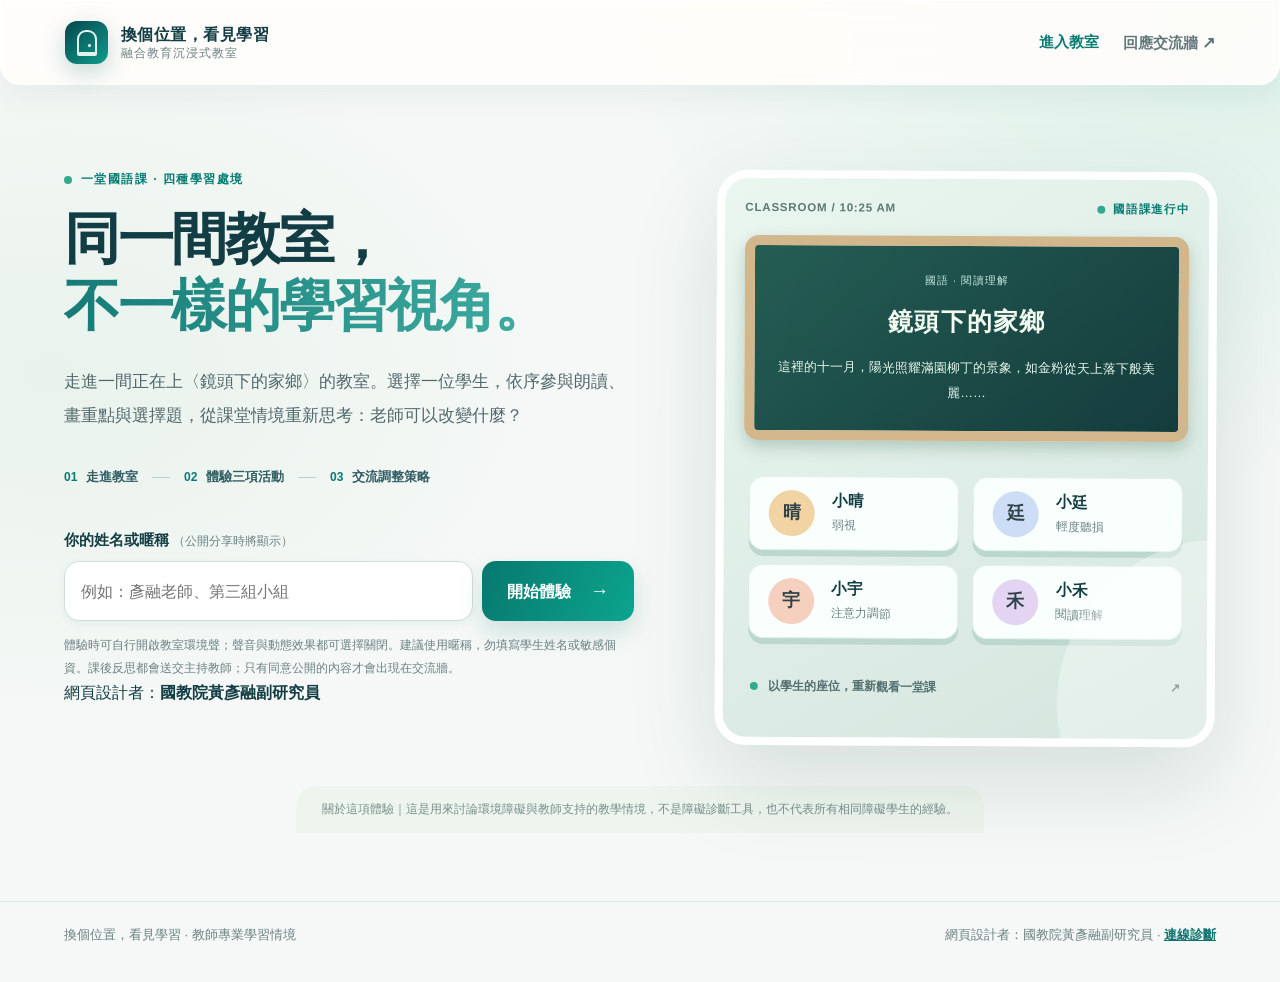
==== commit 2a72c3cd: "Add files via upload" ====
--- a/index.html
+++ b/index.html
@@ -6,9 +6,9 @@
   <meta name="theme-color" content="#153f46">
   <meta name="description" content="一堂國語課，四種不同的學習處境。走進教室，從學生的座位重新思考融合教育的班級經營與教學調整。">
   <title>換個位置，看見學習｜融合教育沉浸式教室</title>
-  <link rel="stylesheet" href="./assets/style.css">
+  <link rel="stylesheet" href="./assets/style.css?v=6">
   <script src="./config.js"></script>
-  <script type="module" src="./assets/app.js"></script>
+  <script type="module" src="./assets/app.js?v=6"></script>
 </head>
 <body>
   <a class="skip-link" href="#main">跳至主要內容</a>
@@ -105,7 +105,26 @@
           </div>
           <div class="workspace">
             <div class="workspace-top"><div><span class="workspace-label">我的課本與練習</span><h2 id="workspaceHeading"></h2></div><div class="audio-controls"><button id="ambientToggle" class="audio-btn secondary-audio" type="button" aria-pressed="false">◉ 開啟教室環境聲</button><button id="audioBtn" class="audio-btn" type="button">♫ 播放老師語音</button></div></div>
-            <div id="experienceHint" class="experience-hint" aria-live="polite"></div><p id="workspaceDirection" class="workspace-direction"></p>
+            <div id="experienceHint" class="experience-hint" aria-live="polite"></div>
+            <section id="hearingPanel" class="hearing-panel" aria-labelledby="hearingPanelTitle" hidden>
+              <div class="hearing-panel-header">
+                <div><span class="hearing-kicker">LISTENING IN A BUSY CLASSROOM</span><h3 id="hearingPanelTitle">聽見聲音，不一定聽懂指令</h3></div>
+                <span id="hearingSetting" class="hearing-setting"></span>
+              </div>
+              <p id="hearingIntro" class="hearing-intro"></p>
+              <div class="hearing-level-wrap"><span>教室干擾程度（不是聽損程度）</span>
+                <div id="hearingLevelControls" class="hearing-level-controls" role="group" aria-label="選擇教室干擾程度">
+                  <button type="button" data-hearing-level="1">低干擾</button>
+                  <button type="button" data-hearing-level="2">較吵教室</button>
+                  <button type="button" data-hearing-level="3" class="active">高干擾教室</button>
+                </div>
+              </div>
+              <div id="hearingWave" class="hearing-wave" aria-hidden="true"><span>老師的聲音</span><div class="wave-bars"><i></i><i></i><i></i><i></i><i></i><i></i><i></i><i></i><i></i><i></i><i></i><i></i></div><span>同學、翻書、走動聲</span></div>
+              <div id="hearingTranscript" class="hearing-transcript" hidden></div>
+              <div class="hearing-decision"><strong id="hearingQuestion"></strong><div id="hearingChoices" class="hearing-choices"></div><div id="hearingResult" class="hearing-result" role="status" aria-live="polite"></div></div>
+              <p class="hearing-footnote">這是「嘈雜教室造成口語訊息漏接」的教學示意，並非聽力檢查或輕度聽損的聲學重建。按下播放才會出聲；請由較低裝置音量開始，可隨時停止。</p>
+            </section>
+            <p id="workspaceDirection" class="workspace-direction"></p>
             <div id="workspaceContent" class="workspace-content"></div>
             <div id="distractionNotice" class="distraction-notice" hidden><span id="distractionText"></span><button id="dismissDistraction" type="button">把注意力拉回來</button></div>
             <div id="taskFeedback" class="task-feedback" role="status" hidden></div>
@@ -118,11 +137,11 @@
     <section id="reflectionView" class="view reflection-view" aria-labelledby="reflectionTitle" hidden>
       <div class="reflection-top"><p class="eyebrow">STEP 03 / REFLECT & SHARE</p><h1 id="reflectionTitle">把剛才的感受，變成教學上的改變。</h1><p>困難不一定來自學生本身，也可能是課堂資訊、活動規則、座位安排與教學方式之間的落差。</p></div>
       <div class="reflection-layout">
-        <div class="reflection-form-card"><div class="card-head"><span class="form-count">01 / 分享你的觀察</span><span id="reflectionRoleChip" class="small-tag"></span></div><form id="reflectionForm"><div class="input-block"><label for="reflectionObservation">① 哪個活動最讓你感受到這位學生可能遇到的困難？ <em>*</em></label><textarea id="reflectionObservation" required maxlength="800" minlength="10" rows="4" placeholder="例如：我發現當老師轉身說明時……"></textarea></div><div class="input-block"><label for="reflectionAdjustment">② 如果你是這班的老師，你會如何調整班級經營或教學活動？ <em>*</em></label><textarea id="reflectionAdjustment" required maxlength="1000" minlength="10" rows="5" placeholder="請具體說明：要改變什麼、在哪個活動改變、如何讓學生參與……"></textarea></div><fieldset class="input-block"><legend>③ 你最想嘗試哪些支持策略？ <span class="muted-label">（可複選）</span></legend><div id="strategyChoices" class="strategy-choices"></div></fieldset><div class="input-block"><label for="reflectionQuestion">④ 你想和其他老師討論什麼問題？ <span class="muted-label">（選填）</span></label><textarea id="reflectionQuestion" maxlength="600" rows="3" placeholder="例如：怎樣做才能同時照顧不同學生，又不讓課堂節奏中斷？"></textarea></div><label class="consent"><input id="publishConsent" type="checkbox"><span>我同意以所填寫的姓名或暱稱公開這份反思，供其他參與者閱讀與回覆。未勾選時仍可送出，但只會保存在主持教師的 Google 試算表中。<b>（公開分享才勾選）</b></span></label><div id="submitStatus" class="submit-status" aria-live="polite"></div><button id="submitReflectionBtn" class="primary-btn submit-btn" type="submit">送出反思，完成體驗 <span>→</span></button></form><div id="reflectionSuccess" class="success-panel" hidden><div class="success-icon">✓</div><h2>你的反思已送出。</h2><p id="successText">現在可以閱讀其他老師的做法，並在交流牆上回覆討論。</p><a href="./wall.html" class="primary-btn link-btn">前往回應交流牆 →</a></div></div>
+        <div class="reflection-form-card"><div class="card-head"><span class="form-count">01 / 分享你的觀察</span><span id="reflectionRoleChip" class="small-tag"></span></div><form id="reflectionForm"><div class="input-block"><label for="reflectionObservation">① 哪個活動最讓你感受到這位學生可能遇到的困難？ <em>*</em></label><textarea id="reflectionObservation" required maxlength="800" minlength="10" rows="4" placeholder="例如：我發現當老師轉身說明時……"></textarea></div><div class="input-block"><label for="reflectionAdjustment">② 如果你是這班的老師，你會如何調整班級經營或教學活動？ <em>*</em></label><textarea id="reflectionAdjustment" required maxlength="1000" minlength="10" rows="5" placeholder="請具體說明：要改變什麼、在哪個活動改變、如何讓學生參與……"></textarea></div><fieldset class="input-block"><legend>③ 你最想嘗試哪些支持策略？ <span class="muted-label">（可複選）</span></legend><div id="strategyChoices" class="strategy-choices"></div></fieldset><div class="input-block"><label for="reflectionQuestion">④ 你想和其他老師討論什麼問題？ <span class="muted-label">（選填）</span></label><textarea id="reflectionQuestion" maxlength="600" rows="3" placeholder="例如：怎樣做才能同時照顧不同學生，又不讓課堂節奏中斷？"></textarea></div><label class="consent"><input id="publishConsent" type="checkbox"><span>我同意以所填寫的姓名或暱稱公開這份反思，供其他參與者閱讀與回覆。未勾選時仍可送出，但只會保存在主持教師的 Google 試算表中。<b>（公開分享才勾選）</b></span></label><div id="submitStatus" class="submit-status" aria-live="polite"></div><button id="copyReflectionBtn" type="button" class="outline-btn">複製我的反思備份</button><p class="backend-help-link">無法送出或後台沒收到？<a href="./diagnostics.html" target="_blank" rel="noopener noreferrer">開啟主持教師連線診斷</a>（可另外開啟，不會清除目前反思）</p><button id="submitReflectionBtn" class="primary-btn submit-btn" type="submit">送出反思，完成體驗 <span>→</span></button></form><div id="reflectionSuccess" class="success-panel" hidden><div class="success-icon">✓</div><h2>你的反思已送出。</h2><p id="successText">現在可以閱讀其他老師的做法，並在交流牆上回覆討論。</p><a href="./wall.html" class="primary-btn link-btn">前往回應交流牆 →</a></div></div>
         <aside class="reflection-sidebar"><div class="summary-card"><p class="eyebrow">YOUR EXPERIENCE</p><h2 id="summaryStudentName">小晴的上課經驗</h2><div class="summary-activity"><span>1</span><div><strong>朗讀課文</strong><p id="summaryBarrier0"></p></div></div><div class="summary-activity"><span>2</span><div><strong>畫出重點</strong><p id="summaryBarrier1"></p></div></div><div class="summary-activity"><span>3</span><div><strong>回答選擇題</strong><p id="summaryBarrier2"></p></div></div><div id="usedSupportCount" class="summary-stats"></div></div><div class="thought-card"><span>供小組討論的核心問題</span><p>我們能調整的是學生，還是學習環境、課堂溝通與教學設計？</p></div><button id="chooseAnotherStudent" class="outline-btn wide-btn" type="button">← 體驗另一位學生</button></aside>
       </div>
     </section>
   </main>
-  <footer class="site-footer"><span>換個位置，看見學習 · 教師專業學習情境</span><span>網頁設計者：國教院黃彥融副研究員</span></footer>
+  <footer class="site-footer"><span>換個位置，看見學習 · 教師專業學習情境</span><span>網頁設計者：國教院黃彥融副研究員 · <a href="./diagnostics.html">連線診斷</a></span></footer>
 </body>
 </html>
--- a/assets/style.css
+++ b/assets/style.css
@@ -62,6 +62,7 @@
 .effect-hearing .teacher-bubble p{color:#82918e;filter:blur(.35px)}
 .effect-adhd .workspace:before{content:"窗外有人跑過 →";font-size:.79rem;right:13px;top:78px;padding:5px 10px;background:#fff0d6;border-color:#f2d59e;box-shadow:0 7px 16px #85652923;animation:float-small 3s ease-in-out infinite}
 .effect-adhd .workspace:after{content:"同學的鉛筆掉了！";position:absolute;right:22%;top:112px;font-size:.74rem;transform:rotate(7deg);color:#8e6740;background:#fff6e8;border:1px solid #f0d8af;z-index:1;padding:5px 9px;border-radius:9px;animation:float-small 3.6s ease-in-out infinite reverse;pointer-events:none}
+.adhd-obstruction{position:absolute;z-index:2;pointer-events:none;border-radius:14px;box-shadow:0 18px 28px #3c30211f,0 4px 8px #00000012}.adhd-obstruction:before,.adhd-obstruction:after{content:"";position:absolute;border-radius:12px}.adhd-obstruction .obstruction-label{position:absolute;left:12px;right:12px;bottom:10px;font-size:.73rem;line-height:1.45;color:#6f5331;background:#fff8efcc;border:1px solid #edd8b8;border-radius:10px;padding:8px 10px;backdrop-filter:blur(3px)}.obstruction-task-0{left:9%;top:74px;width:62%;height:118px}.obstruction-task-0:before{left:0;top:8px;width:72%;height:78px;background:linear-gradient(180deg,#efe3c8,#dcc8a5);border:1px solid #ccb182;transform:rotate(-3deg)}.obstruction-task-0:after{right:3%;top:0;width:108px;height:42px;background:linear-gradient(180deg,#606b8a,#424d69);border:1px solid #36425f;transform:rotate(7deg);box-shadow:inset 0 1px 0 #8f99b2}.obstruction-task-1{left:17%;top:96px;width:58%;height:156px}.obstruction-task-1:before{left:0;top:18px;width:79%;height:74px;background:linear-gradient(180deg,#e7d8ba,#d6c2a0);border:1px solid #c8aa77;transform:rotate(-4deg)}.obstruction-task-1:after{right:4%;top:0;width:124px;height:52px;background:linear-gradient(180deg,#f4cf59,#d9aa21);border:1px solid #bc8c0e;transform:rotate(8deg)}.obstruction-task-2{left:18%;top:112px;width:56%;height:142px}.obstruction-task-2:before{left:3%;top:14px;width:75%;height:66px;background:linear-gradient(180deg,#eadac0,#d9c4a0);border:1px solid #c4a170;transform:rotate(-2deg)}.obstruction-task-2:after{right:0;top:0;width:98px;height:40px;background:linear-gradient(180deg,#f0a8a1,#d9736d);border:1px solid #bf5e58;transform:rotate(6deg)}
 .effect-reading .reading-paper .sentence:nth-child(2n){animation:drift-offset 1.9s ease-in-out infinite alternate}
 .effect-reading .reading-paper .sentence:nth-child(3n){animation:drift-offset-other 2.3s ease-in-out infinite alternate}
 .effect-reading .reading-paper .sentence{letter-spacing:.04em}
@@ -70,4 +71,92 @@
 .sim-effects-off .reading-paper .sentence,.sim-effects-off .quiz-option span,.sim-effects-off .sentence-button .sentence-body{animation:none!important}
 @keyframes float-small{0%,100%{transform:translateY(-3px) rotate(-3deg)}50%{transform:translateY(4px) rotate(2deg)}}
 @media(max-width:850px){.audio-controls{width:100%;justify-content:flex-start}.stage-scene{min-height:290px}.stage-scene .teacher-bubble{margin-top:42px}}
-@media(max-width:600px){.welcome-preview{transform:none}.perspective-banner{font-size:.61rem}.stage-scene .board-view{margin-top:32px}.stage-scene .teacher-bubble{margin-top:42px}.scene-event{margin-top:8px;font-size:.73rem}.audio-controls{justify-content:flex-end}.audio-controls button{max-width:none;font-size:.7rem}.experience-hint{font-size:.75rem}.effect-adhd .workspace:after{display:none}}
+@media(max-width:600px){.welcome-preview{transform:none}.perspective-banner{font-size:.61rem}.stage-scene .board-view{margin-top:32px}.stage-scene .teacher-bubble{margin-top:42px}.scene-event{margin-top:8px;font-size:.73rem}.audio-controls{justify-content:flex-end}.audio-controls button{max-width:none;font-size:.7rem}.experience-hint{font-size:.75rem}.effect-adhd .workspace:after{display:none}.obstruction-task-0,.obstruction-task-1,.obstruction-task-2{left:9%;width:76%}.obstruction-task-0{top:112px;height:134px}.obstruction-task-1{top:136px;height:170px}.obstruction-task-2{top:150px;height:150px}.adhd-obstruction .obstruction-label{font-size:.68rem;padding:7px 8px}}
+
+/* V4: 在小廷的三個課堂任務中加入聽取指令與訊息漏接體驗。 */
+.hearing-panel{margin:14px 0 19px;padding:20px;border:1px solid #bad4e9;border-radius:20px;background:linear-gradient(145deg,#f1f8fe,#e7f1f9);box-shadow:0 16px 34px rgba(45,88,139,.09)}
+.hearing-panel-header{display:flex;align-items:center;justify-content:space-between;gap:12px}
+.hearing-kicker{font-size:.65rem;letter-spacing:.12em;color:#5682a9;font-weight:850}
+.hearing-panel h3{margin:5px 0 0;font-size:1.15rem;color:#234c72}
+.hearing-setting{flex-shrink:0;border-radius:99px;background:#dce9f8;padding:7px 12px;color:#295b88;font-size:.76rem;font-weight:800}
+.hearing-setting.is-supported{color:#136854;background:#d6f4e8}
+.hearing-intro{margin:12px 0;color:#3a6079;font-size:.89rem;line-height:1.9}
+.hearing-level-wrap{border:1px solid #cee0ed;background:#fff9;border-radius:13px;padding:12px;margin:12px 0}
+.hearing-level-wrap>span{display:block;margin-bottom:8px;font-size:.77rem;color:#47728e;font-weight:800}
+.hearing-level-controls{display:grid;grid-template-columns:repeat(3,minmax(0,1fr));gap:6px}
+.hearing-level-controls button{background:#fff;border:1px solid #cadae5;color:#446a84;font-size:.8rem;font-weight:780;border-radius:10px;padding:9px 6px}
+.hearing-level-controls button.active{background:#2b7099;border-color:#2b7099;color:#fff;box-shadow:0 5px 12px #174f721f}
+.hearing-wave{margin:13px 0;display:flex;align-items:center;gap:10px;justify-content:space-between;border-radius:13px;padding:11px;background:#153c59;color:#dbf6ff}
+.hearing-wave>span{font-size:.7rem;line-height:1.4;max-width:83px}
+.wave-bars{height:41px;min-width:80px;display:flex;align-items:center;justify-content:center;gap:3px}
+.wave-bars i{display:block;background:#7bcde4;border-radius:99px;width:3px;height:18%;opacity:.8}
+.wave-bars i:nth-child(2n){height:52%}.wave-bars i:nth-child(3n){height:82%}.wave-bars i:nth-child(5n){height:34%}
+.hearing-wave.is-playing .wave-bars i{animation:sound-wave .7s ease-in-out infinite alternate}
+.hearing-wave.is-playing .wave-bars i:nth-child(even){animation-delay:-.3s}
+.hearing-wave.is-playing .wave-bars i:nth-child(3n){animation-delay:-.53s}
+.hearing-wave.is-supported{background:#0e5a52}
+.hearing-wave.is-supported .wave-bars i{background:#a4f1cd}
+@keyframes sound-wave{0%{transform:scaleY(.45)}100%{transform:scaleY(1.3)}}
+.hearing-transcript{padding:13px 14px;border-left:4px solid #1b9f7d;background:#eafaf1;color:#1a6150;font-weight:780;font-size:.89rem;line-height:1.8;border-radius:10px;margin:10px 0}
+.hearing-decision{border:1px solid #d0dfec;padding:13px;background:#fff;border-radius:15px}
+.hearing-decision>strong{font-size:.9rem;color:#274d67}
+.hearing-choices{display:grid;gap:8px;margin:12px 0}
+.hearing-choice{padding:10px 13px;text-align:left;border:1px solid #d5e5ef;background:#f7fbff;border-radius:10px;color:#2f5674;font-size:.88rem;line-height:1.7}
+.hearing-choice:hover{border-color:#89bcde;background:#eef8ff}
+.hearing-choice.is-selected{border-color:#337cb6;background:#e3f1ff;box-shadow:inset 0 0 0 1px #337cb6}
+.hearing-result{padding:10px 12px;border-radius:10px;background:#f0f5fa;color:#486d87;font-size:.82rem;line-height:1.75}
+.hearing-result.is-missed{background:#fff1df;color:#865b28}
+.hearing-result.is-clear{background:#e8f8ee;color:#1a6653}
+.hearing-footnote{font-size:.73rem;line-height:1.75;color:#5d7d95;margin:10px 0 0}
+.effect-hearing .teacher-portrait{transform:rotateY(42deg);filter:saturate(.64);border-radius:42%}
+.effect-hearing .teacher-bubble{border-left:4px dashed #9fbdcf}
+.effect-hearing .teacher-bubble p{color:#647d8c;filter:none}
+@media (max-width:600px){.hearing-panel{padding:13px}.hearing-panel-header{align-items:flex-start;flex-direction:column}.hearing-level-controls button{font-size:.71rem;padding:9px 3px}.hearing-wave>span{font-size:.61rem;max-width:67px}.hearing-choice{font-size:.81rem}}
+@media(prefers-reduced-motion:reduce){.wave-bars i{animation:none!important}}
+
+/* V6 ADHD 課堂事件：強調同學物品遮擋與中斷後重新定位，而非將 ADHD 描繪成固定行為。 */
+.adhd-event-panel{position:relative;z-index:4;margin-top:20px;padding:17px 18px;border:1px solid #efc8aa;border-radius:14px;background:linear-gradient(145deg,#fff9ec,#fff1e6);box-shadow:0 10px 24px #70552a1a}
+.adhd-event-panel>strong{display:block;color:#8c502c;font-weight:900;font-size:.94rem}
+.adhd-event-panel>p{line-height:1.75;margin:8px 0 14px;color:#866343;font-size:.85rem}
+.adhd-event-actions{display:grid;grid-template-columns:repeat(2,minmax(0,1fr));gap:8px}
+.adhd-event-actions button{padding:10px 12px;border-radius:10px;border:1px solid #e8ba91;background:#fff;line-height:1.5;font-size:.78rem;font-weight:780;color:#754f32;box-shadow:0 2px 4px #a6784511}
+.adhd-event-actions button:hover:not(:disabled),.adhd-event-actions button:focus-visible{background:#ffeddc;outline:2px solid #dc9b59;outline-offset:2px}
+.adhd-event-actions button:disabled{background:#f4e9dd;color:#9a8a7a;cursor:default;box-shadow:none}
+.adhd-event-live{margin-top:12px;color:#845326;font-size:.82rem;line-height:1.7;border-left:3px solid #e8a05a;padding:9px 12px;background:#fffbf5;border-radius:6px}
+.adhd-recovery{display:grid;gap:9px;margin-top:12px;background:#fff;border:1px dashed #e1a56f;padding:14px;border-radius:11px;color:#795032}
+.adhd-recovery strong{font-weight:900;font-size:.9rem}.adhd-recovery p{margin:0;font-size:.83rem;line-height:1.7}
+.adhd-recovery-options{display:grid;gap:7px}.adhd-recovery-options button{padding:10px 13px;border-radius:9px;background:#fff8ee;color:#725333;border:1px solid #ebd7b8;text-align:left;font-size:.82rem;line-height:1.5}
+.adhd-recovery-options button:hover{background:#ffecd8;border-color:#d69661}
+.adhd-supported-step{margin-top:16px;background:#eaf8ef;border:1px solid #b8dfc8;padding:15px 17px;border-radius:12px;color:#21634b;font-size:.89rem;line-height:1.9;font-weight:750}
+.adhd-desk-bump .reading-paper,.adhd-desk-bump .sentence-selects,.adhd-desk-bump .quiz-options{animation:adhd-jolt .55s ease-out 1}
+.adhd-looking-away .reading-paper,.adhd-looking-away .sentence-selects,.adhd-looking-away .quiz-options,.adhd-looking-away .quiz-question{filter:blur(4px);opacity:.34;transform:translateX(11px);transition:filter .25s,opacity .25s,transform .25s}
+.adhd-obstruction{z-index:3}
+.adhd-obstruction:before{box-shadow:0 3px 0 #b69361,0 12px 24px #6c4c2c2a}
+.adhd-obstruction:after{box-shadow:0 5px 12px #392d2633}
+@keyframes adhd-jolt{0%{transform:translateX(0) rotate(0)}20%{transform:translateX(7px) rotate(.6deg)}35%{transform:translateX(-5px) rotate(-.6deg)}60%{transform:translateX(3px)}100%{transform:translateX(0)}}
+@media(max-width:600px){.adhd-event-actions{grid-template-columns:1fr}.adhd-event-panel{padding:14px}}
+@media(prefers-reduced-motion:reduce){.adhd-desk-bump .reading-paper,.adhd-desk-bump .sentence-selects,.adhd-desk-bump .quiz-options{animation:none}.adhd-looking-away .reading-paper,.adhd-looking-away .sentence-selects,.adhd-looking-away .quiz-options,.adhd-looking-away .quiz-question{transform:none;transition:none}}
+.sim-effects-off .adhd-desk-bump .reading-paper,.sim-effects-off .adhd-desk-bump .sentence-selects,.sim-effects-off .adhd-desk-bump .quiz-options{animation:none!important}
+
+/* V6 backend diagnostics: visible status, no false-positive success */
+.diagnostic-main{width:min(1130px,calc(100% - 36px));margin:35px auto 50px}
+.diagnostic-hero{background:#174d4e;color:#edf9f4;border-radius:22px;padding:28px 32px;box-shadow:0 20px 45px #0d3d3c1e}
+.diagnostic-hero h1{margin:8px 0 14px;font-size:clamp(1.7rem,3vw,2.5rem)}
+.diagnostic-hero p{font-size:.95rem;line-height:1.8;max-width:850px;color:#e2f2ec}
+.diagnostic-endpoint{overflow-wrap:anywhere;font-family:ui-monospace,Menlo,monospace;font-size:.75rem!important;opacity:.8}
+.diagnostic-grid{display:grid;grid-template-columns:repeat(3,minmax(0,1fr));gap:17px;margin:24px 0}
+.diagnostic-card{background:#fff;border:1px solid #e0ede8;border-radius:20px;padding:20px;box-shadow:0 8px 28px #154e4613;display:flex;flex-direction:column;gap:14px}
+.diag-heading{display:flex;align-items:flex-start;gap:12px}.diag-heading h2{margin:0;font-size:1rem;color:#174f4a}.diag-heading p{color:#638078;line-height:1.6;font-size:.82rem;margin:4px 0 0}
+.diag-no{display:grid;place-items:center;background:#e2f4eb;color:#126358;border-radius:50%;min-width:42px;height:42px;font-weight:900}
+.diagnostic-card button{min-height:42px}
+.diag-result{padding:14px;border-radius:12px;border:1px solid #e3eae5;background:#f5f8f6;color:#526e67;font-size:.86rem;line-height:1.8;white-space:pre-wrap;overflow-wrap:anywhere;min-height:78px}
+.diag-result[data-status='ok']{background:#eaf8ee;border-color:#bbdec9;color:#195d44}
+.diag-result[data-status='warning']{background:#fff7dd;border-color:#f3dda2;color:#71541f}
+.diag-result[data-status='error']{background:#fff0ed;border-color:#edc2bc;color:#963f37}
+.diagnostic-help{padding:25px 30px;background:#fff;border-radius:20px;border:1px solid #e0ebe5;color:#45665f}
+.diagnostic-help h2{color:#164e47;margin:0 0 14px}.diagnostic-help p{line-height:1.85}
+.diagnostic-tips{display:grid;gap:8px}.diagnostic-tips p{background:#f5faf7;border-left:3px solid #76afa0;padding:12px 16px;margin:0;border-radius:6px}
+.diagnostic-help code{background:#e8f0eb;color:#1e6257;border-radius:4px;padding:1px 5px}
+@media(max-width:850px){.diagnostic-grid{grid-template-columns:1fr}.diagnostic-main{width:calc(100% - 24px)}.diagnostic-hero,.diagnostic-help{padding:22px}}
+
+.backend-help-link{color:#657c76;font-size:.82rem;line-height:1.7;margin:10px 0}.backend-help-link a,.site-footer a{color:#0d736f;text-decoration:underline;font-weight:850}
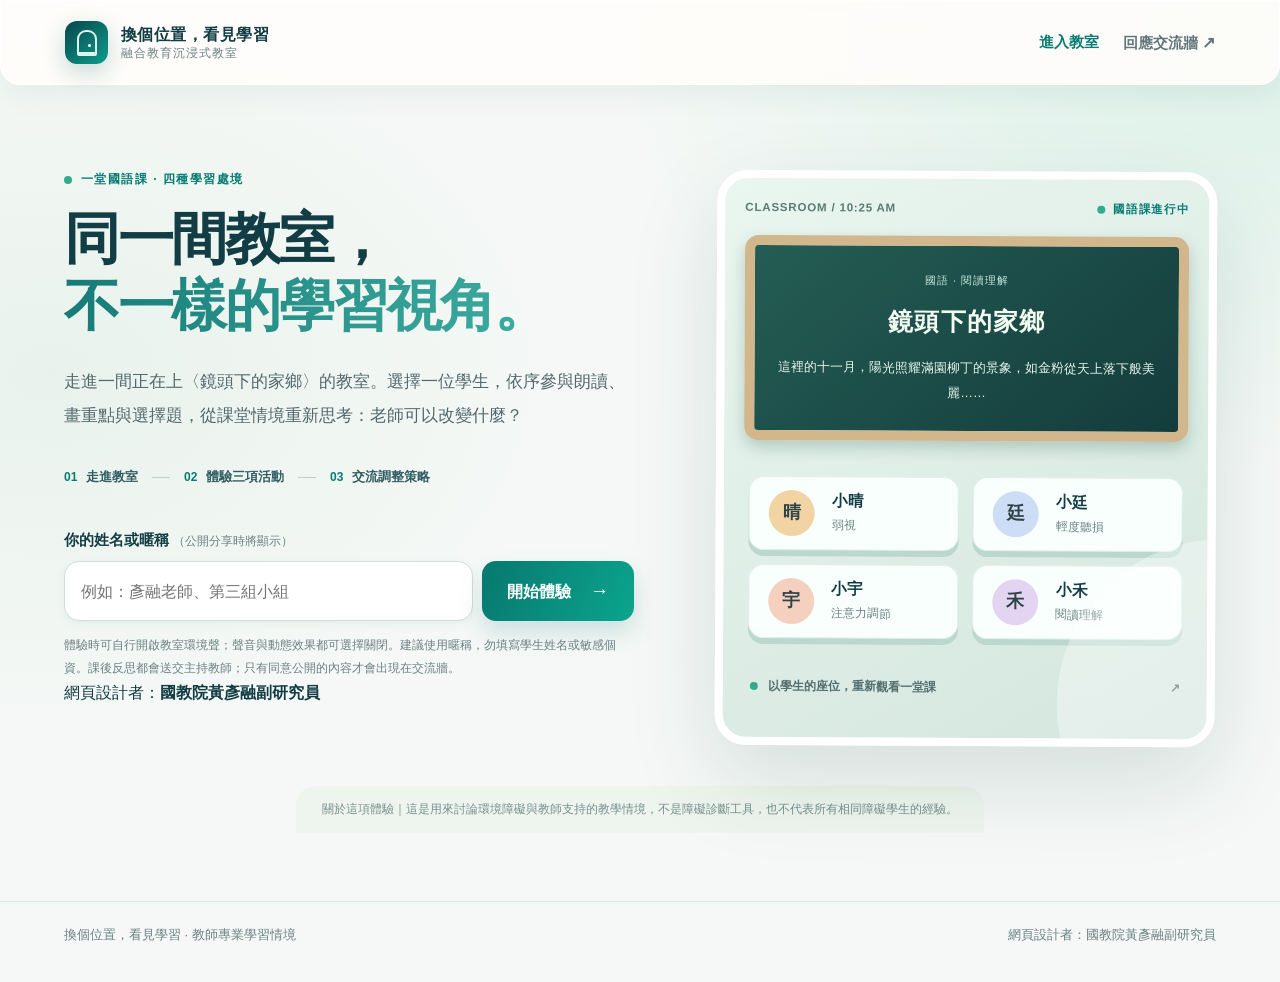
==== commit a4f6f8a8: "Add files via upload" ====
--- a/index.html
+++ b/index.html
@@ -6,9 +6,9 @@
   <meta name="theme-color" content="#153f46">
   <meta name="description" content="一堂國語課，四種不同的學習處境。走進教室，從學生的座位重新思考融合教育的班級經營與教學調整。">
   <title>換個位置，看見學習｜融合教育沉浸式教室</title>
-  <link rel="stylesheet" href="./assets/style.css?v=6">
+  <link rel="stylesheet" href="./assets/style.css?v=7.1">
   <script src="./config.js"></script>
-  <script type="module" src="./assets/app.js?v=6"></script>
+  <script type="module" src="./assets/app.js?v=7.1"></script>
 </head>
 <body>
   <a class="skip-link" href="#main">跳至主要內容</a>
@@ -85,7 +85,7 @@
             <button type="button" data-student="adhd"><span class="avatar-circle coral">宇</span><span><b>小宇</b><small>ADHD · 課堂干擾與注意力轉移</small></span><span>↗</span></button>
             <button type="button" data-student="reading"><span class="avatar-circle purple">禾</span><span><b>小禾</b><small>閱讀理解困難 · 文字與語意處理</small></span><span>↗</span></button>
           </div>
-          <p class="guide-note">每個人的狀況都具有個別差異；這裡以四個具體教室情境，引導討論可調整的環境與教學做法。</p>
+          <p class="guide-note">點選學生座位時會啟動老師朗讀與教室環境聲，可隨時關閉或調整音量。建議先將裝置音量調小。每個人的經驗都具有個別差異，這裡以情境討論可調整的環境與教學做法。</p>
         </aside>
       </div>
     </section>
@@ -104,8 +104,8 @@
             <div class="teacher-bubble"><span class="teacher-portrait" aria-hidden="true">師</span><div><div class="bubble-heading"><strong>老師說</strong><span id="teacherOrientation">站在講台前</span></div><p id="teacherCaption" aria-live="polite"></p></div></div>
           </div>
           <div class="workspace">
-            <div class="workspace-top"><div><span class="workspace-label">我的課本與練習</span><h2 id="workspaceHeading"></h2></div><div class="audio-controls"><button id="ambientToggle" class="audio-btn secondary-audio" type="button" aria-pressed="false">◉ 開啟教室環境聲</button><button id="audioBtn" class="audio-btn" type="button">♫ 播放老師語音</button></div></div>
-            <div id="experienceHint" class="experience-hint" aria-live="polite"></div>
+            <div class="workspace-top"><div><span class="workspace-label">我的課本與練習</span><h2 id="workspaceHeading"></h2></div><div class="audio-controls"><button id="ambientToggle" class="audio-btn secondary-audio" type="button" aria-pressed="false">◉ 開啟教室環境聲</button><button id="audioBtn" class="audio-btn" type="button">♫ 播放老師朗讀完整課文</button></div></div>
+            <div class="classroom-audio-panel"><span id="audioStatus" class="classroom-audio-status" role="status" aria-live="polite">選擇學生座位後，教室環境聲與老師語音會一起播放。</span><label class="ambient-slider-label" for="ambientVolume">教室音量 <input id="ambientVolume" type="range" min="0" max="100" step="5" value="80" aria-label="調整教室環境音量"><output id="ambientVolumeLabel" for="ambientVolume">80%</output></label></div><div id="experienceHint" class="experience-hint" aria-live="polite"></div>
             <section id="hearingPanel" class="hearing-panel" aria-labelledby="hearingPanelTitle" hidden>
               <div class="hearing-panel-header">
                 <div><span class="hearing-kicker">LISTENING IN A BUSY CLASSROOM</span><h3 id="hearingPanelTitle">聽見聲音，不一定聽懂指令</h3></div>
@@ -125,7 +125,10 @@
               <p class="hearing-footnote">這是「嘈雜教室造成口語訊息漏接」的教學示意，並非聽力檢查或輕度聽損的聲學重建。按下播放才會出聲；請由較低裝置音量開始，可隨時停止。</p>
             </section>
             <p id="workspaceDirection" class="workspace-direction"></p>
-            <div id="workspaceContent" class="workspace-content"></div>
+            <div id="readingModePanel" class="reading-mode-panel" hidden>
+              <p>閱讀理解困難主要涉及文意整合、推論與抓重點。字體跳動不是這類學生共同的視覺感受。</p>
+              <label><input id="readingVisualToggle" type="checkbox"> 選擇體驗：象徵性的字體跳動與消失（可隨時關閉）</label>
+            </div><div id="workspaceContent" class="workspace-content"></div>
             <div id="distractionNotice" class="distraction-notice" hidden><span id="distractionText"></span><button id="dismissDistraction" type="button">把注意力拉回來</button></div>
             <div id="taskFeedback" class="task-feedback" role="status" hidden></div>
           </div>
@@ -142,6 +145,6 @@
       </div>
     </section>
   </main>
-  <footer class="site-footer"><span>換個位置，看見學習 · 教師專業學習情境</span><span>網頁設計者：國教院黃彥融副研究員 · <a href="./diagnostics.html">連線診斷</a></span></footer>
+  <footer class="site-footer"><span>換個位置，看見學習 · 教師專業學習情境</span><span>網頁設計者：國教院黃彥融副研究員</span></footer>
 </body>
 </html>
--- a/assets/style.css
+++ b/assets/style.css
@@ -1,10 +1,10 @@
-:root{--ink:#19383e;--ink2:#355359;--muted:#6b8182;--teal:#146f73;--teal-dark:#0c565d;--seafoam:#d8efea;--warm:#f8f7f1;--paper:#fffefd;--line:#dfebe7;--line2:#d0ddd9;--amber:#f2d4a4;--blue:#cdddf5;--coral:#f5d0bf;--purple:#e3d5f1;--shadow:0 21px 60px rgba(20,58,57,.08);--radius:22px}
-*{box-sizing:border-box}html{scroll-behavior:smooth}body{margin:0;color:var(--ink);background:var(--warm);font-family:-apple-system,BlinkMacSystemFont,"Noto Sans TC","PingFang TC","Microsoft JhengHei",sans-serif;font-size:16px;line-height:1.7}button,input,textarea,select{font:inherit}button{cursor:pointer}button:disabled{cursor:not-allowed;opacity:.58}a{color:inherit;text-decoration:none}a:hover{text-decoration:none}input,textarea,select{accent-color:var(--teal)}:focus-visible{outline:3px solid #f5b864!important;outline-offset:3px}[hidden]{display:none!important}h1,h2,h3,p{margin-top:0}h1,h2,h3{line-height:1.32;letter-spacing:-.025em}h1{font-size:clamp(2.1rem,4.2vw,4.1rem)}h2{font-size:clamp(1.35rem,2vw,1.8rem)}h3{font-size:1.08rem}p{margin-bottom:0}.visually-hidden{position:absolute!important;width:1px;height:1px;overflow:hidden;clip:rect(0,0,0,0);white-space:nowrap}.skip-link{position:fixed;z-index:999;background:#fff;left:15px;top:-90px;padding:10px 16px}.skip-link:focus{top:12px}
-.site-header{height:85px;max-width:1480px;margin:auto;padding:0 clamp(22px,5vw,84px);display:flex;align-items:center;justify-content:space-between;gap:20px}.brand{display:flex;align-items:center;gap:13px;min-width:0}.brand>span:last-child{display:flex;flex-direction:column;line-height:1.4}.brand strong{font-size:1.02rem;letter-spacing:.03em}.brand small{font-size:.76rem;color:var(--muted);letter-spacing:.08em}.brand-mark{height:43px;width:43px;display:flex;align-items:center;justify-content:center;border-radius:12px;background:var(--ink)}.brand-door{display:block;width:20px;height:26px;border:2px solid #dcf3ee;border-bottom:4px solid #dcf3ee;border-radius:9px 9px 2px 2px;position:relative}.brand-door:after{content:"";position:absolute;right:4px;top:12px;width:3px;height:3px;border-radius:50%;background:#fff}.header-links{display:flex;gap:24px;align-items:center}.header-link{color:#62767a;font-size:.93rem;font-weight:650;white-space:nowrap}.header-link.is-current,.header-link:hover{color:var(--teal)}.header-link span{font-size:1.08em}.view,.wall-main{max-width:1480px;margin:auto;padding:0 clamp(22px,5vw,84px)}.eyebrow{display:flex;align-items:center;gap:9px;font-size:.76rem;font-weight:800;color:var(--teal);letter-spacing:.12em;margin-bottom:16px}.eyebrow-dot,.preview-pulse,.preview-live i,.scene-clock span,.tiny-dot{display:inline-block;width:8px;height:8px;border-radius:50%;background:#33aa8e}.site-footer{max-width:1480px;margin:66px auto 0;padding:22px clamp(22px,5vw,84px) 36px;border-top:1px solid var(--line);color:var(--muted);display:flex;justify-content:space-between;gap:15px;font-size:.8rem}.site-footer span:last-child{text-align:right}
-.primary-btn{border:none;display:inline-flex;align-items:center;justify-content:center;gap:19px;background:var(--teal);color:#fff;font-weight:750;padding:14px 25px;border-radius:11px;white-space:nowrap;transition:background .18s,transform .18s;min-height:50px}.primary-btn:hover:not(:disabled){background:var(--teal-dark);transform:translateY(-1px)}.primary-btn>span:last-child{font-size:1.18rem;font-weight:400}.outline-btn{display:inline-flex;align-items:center;justify-content:center;min-height:45px;padding:8px 19px;background:#fff;border:1px solid var(--line2);border-radius:10px;color:var(--ink);font-weight:720}.outline-btn:hover,.subtle-btn:hover{background:#eaf5f2}.text-btn{border:0;background:none;color:var(--teal);font-weight:760;padding:7px 0}.subtle-btn{border:1px solid var(--line2);background:#fff;border-radius:9px;padding:9px 15px;color:var(--ink2);font-size:.88rem;font-weight:650}.subtle-btn[aria-pressed=true]{background:#dceee9;border-color:#97ccc1;color:#0f625e}.wide-btn{width:100%}
-.welcome{min-height:calc(100vh - 150px);display:grid;grid-template-columns:1.08fr .92fr;align-items:center;column-gap:clamp(40px,5vw,75px);padding-top:48px}.welcome-copy{padding:34px 0 75px}.welcome h1{margin-bottom:25px;line-height:1.2}.welcome h1 em,.wall-hero h1 em{color:var(--teal);font-style:normal}.lead{max-width:575px;font-size:1.09rem;color:#52686c;line-height:1.95}.journey-trail{display:flex;align-items:center;gap:14px;flex-wrap:wrap;margin:34px 0 39px}.journey-trail span{font-size:.83rem;font-weight:720;color:var(--ink2);white-space:nowrap}.journey-trail span b{font-size:.75rem;margin-right:5px;color:var(--teal)}.journey-trail i{height:1px;width:18px;background:#b9d2ce}.start-form{max-width:570px}.start-form label{font-weight:790;display:block;margin-bottom:9px;font-size:.91rem}.subtle-text{font-size:.78rem;color:var(--muted);font-weight:500}.start-form-row{display:flex;gap:9px}.start-form input{min-width:0;flex:1;border:1px solid var(--line2);background:#fff;padding:14px 16px;border-radius:11px}.privacy-hint{font-size:.78rem;color:var(--muted);margin-top:13px;line-height:1.8}.welcome-preview{align-self:center;min-height:575px;border-radius:24px;background:#e4eee7;box-shadow:0 23px 80px rgba(25,56,62,.11);border:8px solid #fff;padding:20px;transform:rotate(1deg);position:relative;overflow:hidden}.welcome-preview:after{content:"";position:absolute;bottom:-130px;right:-180px;width:330px;height:330px;border-radius:50%;background:rgba(255,255,255,.34);pointer-events:none}.preview-top{display:flex;justify-content:space-between;gap:5px;font-size:.72rem;letter-spacing:.07em;font-weight:780;color:#5c7974;margin-bottom:17px}.preview-live{display:flex;align-items:center;gap:8px;color:var(--teal)}.preview-board{height:205px;background:#205c59;color:#f3fbf1;border:10px solid #d7b68d;border-radius:7px;text-align:center;display:flex;flex-direction:column;align-items:center;justify-content:center;padding:20px;box-shadow:0 7px 0 #c2ded7}.preview-board>span{font-size:.67rem;color:#c9e9df;letter-spacing:.1em}.preview-board strong{font-size:1.55rem;margin:12px 0 13px;letter-spacing:.05em}.preview-board p{font-size:.8rem;line-height:1.9;max-width:390px;color:#e6f6ed}.preview-seats{display:grid;grid-template-columns:repeat(2,minmax(0,1fr));gap:14px;margin:36px 5px 25px}.preview-seat{background:#f9fffc;padding:13px 19px;border-radius:10px;display:grid;align-items:center;grid-template-columns:52px 1fr;grid-template-rows:24px 22px;column-gap:11px;box-shadow:0 5px 0 #bbd1c9}.preview-seat .avatar-circle{grid-row:1/3}.preview-seat>span:not(.avatar-circle){font-weight:850;font-size:.97rem}.preview-seat small{color:var(--muted);font-size:.74rem}.avatar-circle,.seat-avatar{display:grid;place-items:center;border-radius:50%;height:46px;width:46px;color:#2e4247;font-weight:850;font-size:1.12rem}.amber{background:var(--amber)}.blue{background:var(--blue)}.coral{background:var(--coral)}.purple{background:var(--purple)}.preview-foot{display:flex;gap:10px;align-items:center;color:#536e6e;font-size:.75rem;font-weight:740;padding:13px 7px}.preview-foot span:last-child{margin-left:auto}.intro-caveat{grid-column:1/-1;justify-self:center;max-width:1040px;text-align:center;font-size:.77rem;line-height:1.8;color:#78908e;background:#eef5ee;border-radius:20px 20px 0 0;padding:12px 26px}
-.class-view{padding-top:25px}.section-heading{display:flex;justify-content:space-between;align-items:flex-start;gap:22px;margin-bottom:31px}.section-heading h1{font-size:clamp(2rem,3vw,2.8rem);margin-bottom:11px}.section-heading p:last-child{color:#62757a}.participant-chip{background:#e8f3ee;border:1px solid #cee5d9;border-radius:100px;padding:8px 17px;color:var(--teal);font-size:.84rem;font-weight:790;white-space:nowrap}.room-layout{display:grid;grid-template-columns:minmax(0,1.5fr) minmax(280px,.67fr);gap:25px;align-items:start}.classroom-card{border:1px solid var(--line);border-radius:20px;background:#fff;padding:16px;box-shadow:var(--shadow)}.room-topline{display:flex;justify-content:space-between;align-items:center;padding:0 6px 14px;font-size:.82rem;font-weight:780;color:var(--muted)}.tiny-dot{width:6px;height:6px;margin:0 3px 1px}.classroom-map{position:relative;width:100%;height:clamp(450px,47vw,625px);border-radius:13px;overflow:hidden;background-color:#dceae2;background-image:linear-gradient(90deg,transparent 98%,#c4d5ca 99%),linear-gradient(0deg,transparent 98%,#c4d5ca 99%);background-size:58px 58px;border:8px solid #c6dcd5}.map-window{position:absolute;right:0;top:80px;writing-mode:vertical-lr;background:#c4e5e5;border:4px solid #fff;padding:14px 6px;letter-spacing:12px;color:#6e9995;font-size:.66rem;border-radius:6px}.room-blackboard{position:absolute;left:23%;top:14px;width:54%;height:24%;background:#235c55;border:8px solid #d7bc91;border-radius:6px;color:#e6f6ec;display:flex;flex-direction:column;align-items:center;justify-content:center;text-align:center;box-shadow:0 7px 0 #bed0c3}.room-blackboard strong{font-size:clamp(1.05rem,2.6vw,1.65rem);letter-spacing:.08em;margin:5px 0}.room-blackboard small{font-size:.68rem;letter-spacing:.04em}.teacher-spot{position:absolute;top:28%;left:50%;transform:translateX(-50%);display:flex;flex-direction:column;align-items:center;gap:1px}.teacher-spot span{font-size:1.65rem}.teacher-spot small{background:#fff;color:var(--teal);border-radius:8px;padding:2px 8px;font-size:.7rem;font-weight:750}.map-door{position:absolute;bottom:-5px;left:50%;transform:translateX(-50%);background:#f8f7f1;border:5px solid #c6dcd5;border-bottom:0;border-radius:15px 15px 0 0;width:112px;height:55px;text-align:center;padding:18px 10px 0;font-size:.65rem;font-weight:800;color:#76958a}.map-door span{font-size:1rem}.student-desk{position:absolute;left:var(--x);top:var(--y);transform:translate(-50%,-50%);min-width:clamp(105px,12vw,160px);display:flex;flex-direction:column;align-items:center;border:2px solid #e1c99e;border-bottom:7px solid #bf9f72;border-radius:15px;background:#f8ecd3;padding:13px 8px 8px;box-shadow:0 9px 15px rgba(78,81,59,.11);transition:transform .18s,outline .18s}.student-desk:hover,.student-desk.is-near{transform:translate(-50%,-53%) scale(1.055);outline:3px solid #0c8d86;outline-offset:3px}.student-desk-top{display:flex;align-items:center;gap:11px;margin-bottom:4px}.seat-avatar{height:43px;width:43px;font-size:1rem}.desk-book{height:30px;width:25px;border-radius:3px;background:#fff;transform:rotate(-9deg);box-shadow:2px 2px 0 #d1d5cb}.student-desk strong{font-size:.95rem}.student-desk small{font-size:.7rem;color:#7a7871}.player-avatar{position:absolute;transform:translate(-50%,-50%);z-index:5;transition:left .11s linear,top .11s linear;pointer-events:none}.player-avatar span{display:grid;place-items:center;background:#164f5b;color:#fff;border:4px solid #fff;border-radius:50%;height:46px;width:46px;font-size:.85rem;font-weight:800;box-shadow:0 5px 15px #34736966}.player-avatar i{position:absolute;left:50%;top:-7px;transform:translateX(-50%);border:5px solid transparent;border-top-color:#164f5b;opacity:.8}.map-bottom{display:flex;justify-content:space-between;align-items:center;gap:22px;margin-top:13px;padding:0 7px 3px}.map-bottom>span{font-size:.82rem;color:#536d6c;max-width:460px}.direction-controls{display:flex;flex-direction:column;align-items:center;gap:4px}.direction-controls>div{display:flex;gap:4px}.direction-controls button{border:1px solid #cfe0db;background:#eef6f2;border-radius:7px;width:45px;min-height:35px;font-weight:800;color:#2d5b61;line-height:1}.direction-controls #chooseNearBtn{width:63px;background:#e2efec;font-size:.74rem}.direction-controls button:hover{background:#cfebdf}.side-guide{background:#fff;border:1px solid var(--line);border-radius:20px;padding:27px;box-shadow:var(--shadow)}.side-guide h2{margin-bottom:12px}.side-guide>p:not(.eyebrow):not(.guide-note){font-size:.89rem;color:#61767a;line-height:1.85}.role-picks{display:grid;gap:9px;margin:24px 0}.role-picks button{border:1px solid #e4ede9;border-radius:12px;background:#fcfefb;display:flex;align-items:center;text-align:left;gap:11px;padding:10px;transition:border-color .2s,background .2s}.role-picks button:hover{border-color:#91c6bc;background:#f0f9f5}.role-picks button>span:nth-child(2){display:flex;flex-direction:column;flex:1}.role-picks button b{font-size:.92rem}.role-picks button small{color:var(--muted);font-size:.74rem}.role-picks button>span:last-child{color:var(--teal)}.role-picks .avatar-circle{width:43px;height:43px;flex-shrink:0}.guide-note{padding:15px;background:#f1f7f3;border-radius:10px;color:#728786;font-size:.76rem;line-height:1.85}
-.lesson-view{padding-top:20px}.lesson-top{display:flex;justify-content:space-between;align-items:center;margin-bottom:18px}.lesson-meta{display:flex;align-items:center;gap:13px}.meta-divider{color:#9cb6b1}.small-tag{background:#e8f4ef;color:#0d6d69;border-radius:99px;padding:6px 12px;font-size:.76rem;font-weight:780}.lesson-heading{display:flex;justify-content:space-between;align-items:end;gap:20px;margin-bottom:25px}.lesson-heading h1{font-size:clamp(1.9rem,3.2vw,2.75rem);margin-bottom:9px}.lesson-heading p:last-child{color:#708480}.lesson-progress{display:flex;align-items:center;gap:7px;padding:0 0 8px;white-space:nowrap}.progress-node{display:flex;align-items:center;justify-content:center;gap:6px;border-radius:50px;border:1px solid #dbe5dd;background:#fff;color:#7a8d8b;padding:8px 13px;font-weight:850;font-size:.8rem;min-width:61px}.progress-node small{font-size:.7rem;font-weight:700}.progress-node.active{color:#fff;background:var(--teal);border-color:var(--teal)}.progress-node.done{color:#0d6c60;background:#e1f4ea;border-color:#bbdccc}.progress-line{width:17px;height:2px;background:#c8dbd1}.learning-layout{display:grid;grid-template-columns:minmax(0,1.5fr) minmax(295px,.67fr);gap:23px;align-items:start}.stage-main,.insight-sidebar{min-width:0}.stage-main{border-radius:17px;overflow:hidden;background:#fff;border:1px solid var(--line);box-shadow:var(--shadow)}.stage-scene-bar{display:flex;justify-content:space-between;align-items:center;gap:10px;background:#1b4b4e;color:#d8f3ea;padding:12px 22px;font-size:.76rem;font-weight:760}.scene-clock{display:flex;align-items:center;gap:7px}.scene-clock span{width:6px;height:6px}.stage-scene{background:#dae8df;padding:15px 19px 0}.board-view{max-width:92%;margin:0 auto;height:175px;border:9px solid #d1b287;border-radius:7px;background:#23605a;box-shadow:0 7px 0 #bad1c4;color:#e8f8ec;text-align:center;position:relative;overflow:hidden;display:flex;flex-direction:column;align-items:center;justify-content:center}.board-label{font-size:.67rem;letter-spacing:.1em;color:#9fcfc1;font-weight:800}.board-copy{transition:filter .3s,opacity .3s}.board-copy strong{font-size:1.36rem;letter-spacing:.05em}.board-copy p{font-size:.89rem;line-height:1.65;max-width:480px;margin:10px 23px 0}.board-chalk{position:absolute;bottom:-5px;right:20px;color:#afcaba;font-size:.6rem}.teacher-bubble{display:flex;align-items:flex-start;gap:12px;background:#fff;border-radius:12px 12px 0 0;padding:13px 18px 14px;max-width:92%;margin:18px auto 0;box-shadow:0 -3px 17px #365f5122}.teacher-portrait{height:43px;width:43px;flex-shrink:0;display:grid;place-items:center;border-radius:50%;background:#ffe0b0;color:#694e36;font-weight:900}.bubble-heading{display:flex;flex-wrap:wrap;align-items:center;gap:12px}.bubble-heading strong{font-size:.8rem}.bubble-heading span{font-size:.68rem;color:#869b97}.teacher-bubble p{font-size:.9rem;color:#43605e;margin:3px 0 0}.workspace{padding:24px 28px 30px;background:#fff;position:relative;min-height:375px}.workspace-top{display:flex;justify-content:space-between;align-items:center;gap:13px;margin-bottom:10px}.workspace-label{font-size:.67rem;letter-spacing:.08em;color:var(--teal);font-weight:850}.workspace h2{font-size:1.23rem;margin:3px 0}.audio-btn{border:1px solid #c9ddd6;color:#285f61;background:#eef6f2;border-radius:8px;padding:7px 12px;font-size:.78rem;font-weight:800;flex-shrink:0}.audio-btn:hover{background:#d9f0e6}.workspace-direction{color:#637b7a;font-size:.85rem;margin:9px 0 16px;line-height:1.8}.workspace-content{transition:filter .25s,opacity .25s;position:relative}.reading-paper{background:#fffefa;border:1px solid #ecebe4;border-radius:10px;padding:22px 26px;line-height:2.45;font-size:1rem;color:#243e43;box-shadow:0 5px 18px #113d3510}.reading-paper p+p{margin-top:16px}.reading-paper p{margin-bottom:0}.reading-paper .sentence{display:inline}.activity-callout{font-size:.8rem;background:#f0f8f3;border-left:3px solid #41aaa0;padding:10px 13px;border-radius:4px;margin:0 0 16px;color:#396c67}.highlight-directions{margin-bottom:13px;color:#5e7776;font-size:.81rem}.sentence-selects{display:grid;gap:9px}.sentence-button{text-align:left;border:1px solid #dce7df;background:#fffefa;border-radius:9px;padding:12px 15px;line-height:1.85;font-size:.95rem;color:#284449;display:flex;align-items:flex-start;gap:12px}.sentence-button .sentence-check{border:1px solid #a7beb9;width:22px;height:22px;display:inline-grid;place-items:center;flex-shrink:0;border-radius:6px;color:transparent;margin-top:3px;font-size:.8rem}.sentence-button:hover{background:#f1f8f3}.sentence-button.is-selected{background:#e8f5ec;border-color:#56a89e}.sentence-button.is-selected .sentence-check{background:#0c817b;color:#fff;border-color:#0c817b}.highlight-counter{text-align:right;margin-top:9px;color:#6a8281;font-size:.75rem}.quiz-question{background:#f0f7f3;border-left:4px solid #73b4a5;padding:16px 18px;border-radius:7px;margin-bottom:15px;font-weight:800;font-size:1.02rem;line-height:1.85}.quiz-options{display:grid;gap:10px}.quiz-option{cursor:pointer;border:1px solid #d9e5df;background:#fffefa;padding:13px 16px;border-radius:9px;display:flex;align-items:flex-start;gap:13px;line-height:1.8;font-size:.92rem}.quiz-option:hover{background:#f3faf6}.quiz-option input{margin-top:7px;flex-shrink:0}.quiz-option.is-selected{border-color:#4fa89b;background:#ecf7f0}.quiz-option .option-letter{font-weight:800;color:var(--teal);flex-shrink:0}.task-feedback{margin-top:19px;border:1px solid #b5dacc;background:#eef8ef;padding:15px 17px;border-radius:9px;color:#2f6861;font-size:.88rem;line-height:1.9}.task-feedback strong{display:block;color:#145e56;margin-bottom:4px}.word-support{margin-top:17px;background:#fff6e7;border:1px solid #f5dfb5;padding:13px 16px;border-radius:9px;font-size:.82rem;color:#80603b;line-height:1.9}.word-support strong{color:#76502a}.simulation-hint{margin-top:11px;font-size:.78rem;color:#7a8780}.effect-vision .board-copy{filter:blur(3.7px);opacity:.65}.effect-vision .workspace-content{filter:blur(1.95px);opacity:.7}.effect-vision .workspace-content .sentence-selects{filter:contrast(.76)}.effect-vision .quiz-option{font-size:.83rem}.effect-hearing .teacher-bubble p{color:#7f908b}.effect-adhd .stage-scene{background-image:linear-gradient(125deg,transparent 72%,#bedad3 73%,transparent 76%)}.effect-adhd .workspace::before{content:"走廊上的聲音 →";position:absolute;right:28px;top:78px;transform:rotate(-6deg);font-size:.69rem;color:#a17b53;background:#f9ecdb;border:1px solid #f1dbb7;padding:3px 8px;border-radius:8px;pointer-events:none}.effect-reading .reading-paper .sentence:nth-child(2n),.effect-reading .sentence-button:nth-child(even) .sentence-body,.effect-reading .quiz-option:nth-child(even) span:last-child{animation:gentle-drift 2.8s ease-in-out infinite alternate}.effect-reading .reading-paper .sentence:nth-child(3n),.effect-reading .sentence-button:nth-child(odd) .sentence-body,.effect-reading .quiz-option:nth-child(odd) span:last-child{animation:gentle-drift-reverse 3.1s ease-in-out infinite alternate}.effect-reading .reading-paper{letter-spacing:.035em;line-height:2.25}.distraction-notice{position:absolute;top:55px;right:22px;z-index:3;width:min(285px,80%);padding:16px;background:#fff8e9;box-shadow:0 13px 35px #4e503829;border:1px solid #eacda7;border-radius:10px;display:flex;flex-direction:column;gap:12px;font-size:.85rem;color:#7d5f37;transform:rotate(2deg)}.distraction-notice button{background:var(--ink);color:#fff;border:0;border-radius:7px;padding:8px;font-weight:700;font-size:.78rem}.sim-effects-off .board-copy,.sim-effects-off .workspace-content,.sim-effects-off .workspace-content *{filter:none!important;animation:none!important;opacity:1!important;letter-spacing:normal!important}.sim-effects-off .workspace::before{display:none}.sim-effects-off .distraction-notice{display:none!important}
+:root{--muted:#6b8182;;--seafoam:#d8efea;;--line2:#d0ddd9;;--amber:#f2d4a4;;--blue:#cdddf5;;--coral:#f5d0bf;;--purple:#e3d5f1;;--radius:22px;;}
+*{box-sizing:border-box}html{scroll-behavior:smooth}body{margin:0;;color:var(--ink);;font-family:-apple-system,BlinkMacSystemFont,"Noto Sans TC","PingFang TC","Microsoft JhengHei",sans-serif;;font-size:16px;;line-height:1.7;;}button,input,textarea,select{font:inherit}button{cursor:pointer}button:disabled{cursor:not-allowed;opacity:.58}a{color:inherit;text-decoration:none}a:hover{text-decoration:none}input,textarea,select{accent-color:var(--teal)}:focus-visible{outline:3px solid #f5b864!important;outline-offset:3px}[hidden]{display:none!important}h1,h2,h3,p{margin-top:0}h1,h2,h3{line-height:1.32;letter-spacing:-.025em}h1{font-size:clamp(2.1rem,4.2vw,4.1rem)}h2{font-size:clamp(1.35rem,2vw,1.8rem)}h3{font-size:1.08rem}p{margin-bottom:0}.visually-hidden{position:absolute!important;width:1px;height:1px;overflow:hidden;clip:rect(0,0,0,0);white-space:nowrap}.skip-link{position:fixed;z-index:999;background:#fff;left:15px;top:-90px;padding:10px 16px}.skip-link:focus{top:12px}
+.site-header{height:85px;;margin:auto;;padding:0 clamp(22px,5vw,84px);;display:flex;;align-items:center;;justify-content:space-between;;gap:20px;;}.brand{display:flex;align-items:center;gap:13px;min-width:0}.brand>span:last-child{display:flex;flex-direction:column;line-height:1.4}.brand strong{font-size:1.02rem;letter-spacing:.03em}.brand small{font-size:.76rem;color:var(--muted);letter-spacing:.08em}.brand-mark{height:43px;;width:43px;;display:flex;;align-items:center;;justify-content:center;;border-radius:12px;;}.brand-door{display:block;width:20px;height:26px;border:2px solid #dcf3ee;border-bottom:4px solid #dcf3ee;border-radius:9px 9px 2px 2px;position:relative}.brand-door:after{content:"";position:absolute;right:4px;top:12px;width:3px;height:3px;border-radius:50%;background:#fff}.header-links{display:flex;gap:24px;align-items:center}.header-link{color:#62767a;font-size:.93rem;font-weight:650;white-space:nowrap}.header-link.is-current,.header-link:hover{color:var(--teal)}.header-link span{font-size:1.08em}.view,.wall-main{max-width:1480px;margin:auto;padding:0 clamp(22px,5vw,84px)}.eyebrow{display:flex;align-items:center;gap:9px;font-size:.76rem;font-weight:800;color:var(--teal);letter-spacing:.12em;margin-bottom:16px}.eyebrow-dot,.preview-pulse,.preview-live i,.scene-clock span,.tiny-dot{display:inline-block;width:8px;height:8px;border-radius:50%;background:#33aa8e}.site-footer{max-width:1480px;margin:66px auto 0;padding:22px clamp(22px,5vw,84px) 36px;border-top:1px solid var(--line);color:var(--muted);display:flex;justify-content:space-between;gap:15px;font-size:.8rem}.site-footer span:last-child{text-align:right}
+.primary-btn{border:none;;display:inline-flex;;align-items:center;;justify-content:center;;gap:19px;;color:#fff;;font-weight:750;;padding:14px 25px;;white-space:nowrap;;transition:background .18s,transform .18s;;min-height:50px;;}.primary-btn:hover:not(:disabled){transform:translateY(-1px);;}.primary-btn>span:last-child{font-size:1.18rem;font-weight:400}.outline-btn{display:inline-flex;align-items:center;justify-content:center;min-height:45px;padding:8px 19px;background:#fff;border:1px solid var(--line2);border-radius:10px;color:var(--ink);font-weight:720}.outline-btn:hover,.subtle-btn:hover{background:#eaf5f2}.text-btn{border:0;background:none;color:var(--teal);font-weight:760;padding:7px 0}.subtle-btn{border:1px solid var(--line2);background:#fff;border-radius:9px;padding:9px 15px;color:var(--ink2);font-size:.88rem;font-weight:650}.subtle-btn[aria-pressed=true]{background:#dceee9;border-color:#97ccc1;color:#0f625e}.wide-btn{width:100%}
+.welcome{min-height:calc(100vh - 150px);display:grid;grid-template-columns:1.08fr .92fr;align-items:center;column-gap:clamp(40px,5vw,75px);padding-top:48px}.welcome-copy{padding:34px 0 75px}.welcome h1{margin-bottom:25px;;}.welcome h1 em,.wall-hero h1 em{color:var(--teal);font-style:normal}.lead{max-width:575px;font-size:1.09rem;color:#52686c;line-height:1.95}.journey-trail{display:flex;align-items:center;gap:14px;flex-wrap:wrap;margin:34px 0 39px}.journey-trail span{font-size:.83rem;font-weight:720;color:var(--ink2);white-space:nowrap}.journey-trail span b{font-size:.75rem;margin-right:5px;color:var(--teal)}.journey-trail i{height:1px;width:18px;background:#b9d2ce}.start-form{max-width:570px}.start-form label{font-weight:790;display:block;margin-bottom:9px;font-size:.91rem}.subtle-text{font-size:.78rem;color:var(--muted);font-weight:500}.start-form-row{display:flex;gap:9px}.start-form input{min-width:0;;flex:1;;border:1px solid var(--line2);;background:#fff;;padding:14px 16px;;}.privacy-hint{font-size:.78rem;color:var(--muted);margin-top:13px;line-height:1.8}.welcome-preview{align-self:center;;min-height:575px;;padding:20px;;position:relative;;overflow:hidden;;}.welcome-preview:after{content:"";position:absolute;bottom:-130px;right:-180px;width:330px;height:330px;border-radius:50%;background:rgba(255,255,255,.34);pointer-events:none}.preview-top{display:flex;justify-content:space-between;gap:5px;font-size:.72rem;letter-spacing:.07em;font-weight:780;color:#5c7974;margin-bottom:17px}.preview-live{display:flex;align-items:center;gap:8px;color:var(--teal)}.preview-board{height:205px;;color:#f3fbf1;;border:10px solid #d7b68d;;text-align:center;;display:flex;;flex-direction:column;;align-items:center;;justify-content:center;;padding:20px;;}.preview-board>span{font-size:.67rem;color:#c9e9df;letter-spacing:.1em}.preview-board strong{font-size:1.55rem;margin:12px 0 13px;letter-spacing:.05em}.preview-board p{font-size:.8rem;line-height:1.9;max-width:390px;color:#e6f6ed}.preview-seats{display:grid;grid-template-columns:repeat(2,minmax(0,1fr));gap:14px;margin:36px 5px 25px}.preview-seat{background:#f9fffc;;padding:13px 19px;;display:grid;;align-items:center;;grid-template-columns:52px 1fr;;grid-template-rows:24px 22px;;column-gap:11px;;}.preview-seat .avatar-circle{grid-row:1/3}.preview-seat>span:not(.avatar-circle){font-weight:850;font-size:.97rem}.preview-seat small{color:var(--muted);font-size:.74rem}.avatar-circle,.seat-avatar{display:grid;place-items:center;border-radius:50%;height:46px;width:46px;color:#2e4247;font-weight:850;font-size:1.12rem}.amber{background:var(--amber)}.blue{background:var(--blue)}.coral{background:var(--coral)}.purple{background:var(--purple)}.preview-foot{display:flex;gap:10px;align-items:center;color:#536e6e;font-size:.75rem;font-weight:740;padding:13px 7px}.preview-foot span:last-child{margin-left:auto}.intro-caveat{grid-column:1/-1;justify-self:center;max-width:1040px;text-align:center;font-size:.77rem;line-height:1.8;color:#78908e;background:#eef5ee;border-radius:20px 20px 0 0;padding:12px 26px}
+.class-view{padding-top:25px}.section-heading{display:flex;justify-content:space-between;align-items:flex-start;gap:22px;margin-bottom:31px}.section-heading h1{font-size:clamp(2rem,3vw,2.8rem);margin-bottom:11px}.section-heading p:last-child{color:#62757a}.participant-chip{background:#e8f3ee;border:1px solid #cee5d9;border-radius:100px;padding:8px 17px;color:var(--teal);font-size:.84rem;font-weight:790;white-space:nowrap}.room-layout{display:grid;grid-template-columns:minmax(0,1.5fr) minmax(280px,.67fr);gap:25px;align-items:start}.classroom-card{border:1px solid var(--line);border-radius:20px;background:#fff;padding:16px;box-shadow:var(--shadow)}.room-topline{display:flex;justify-content:space-between;align-items:center;padding:0 6px 14px;font-size:.82rem;font-weight:780;color:var(--muted)}.tiny-dot{width:6px;height:6px;margin:0 3px 1px}.classroom-map{position:relative;;width:100%;;height:clamp(450px,47vw,625px);;overflow:hidden;;background-size:58px 58px;;border:8px solid #c6dcd5;;}.map-window{position:absolute;right:0;top:80px;writing-mode:vertical-lr;background:#c4e5e5;border:4px solid #fff;padding:14px 6px;letter-spacing:12px;color:#6e9995;font-size:.66rem;border-radius:6px}.room-blackboard{position:absolute;left:23%;top:14px;width:54%;height:24%;background:#235c55;border:8px solid #d7bc91;border-radius:6px;color:#e6f6ec;display:flex;flex-direction:column;align-items:center;justify-content:center;text-align:center;box-shadow:0 7px 0 #bed0c3}.room-blackboard strong{font-size:clamp(1.05rem,2.6vw,1.65rem);letter-spacing:.08em;margin:5px 0}.room-blackboard small{font-size:.68rem;letter-spacing:.04em}.teacher-spot{position:absolute;top:28%;left:50%;transform:translateX(-50%);display:flex;flex-direction:column;align-items:center;gap:1px}.teacher-spot span{font-size:1.65rem}.teacher-spot small{background:#fff;color:var(--teal);border-radius:8px;padding:2px 8px;font-size:.7rem;font-weight:750}.map-door{position:absolute;bottom:-5px;left:50%;transform:translateX(-50%);background:#f8f7f1;border:5px solid #c6dcd5;border-bottom:0;border-radius:15px 15px 0 0;width:112px;height:55px;text-align:center;padding:18px 10px 0;font-size:.65rem;font-weight:800;color:#76958a}.map-door span{font-size:1rem}.student-desk{position:absolute;;left:var(--x);;top:var(--y);;transform:translate(-50%,-50%);;min-width:clamp(105px,12vw,160px);;display:flex;;flex-direction:column;;align-items:center;;border:2px solid #e1c99e;;border-bottom:7px solid #bf9f72;;background:#f8ecd3;;padding:13px 8px 8px;;box-shadow:0 9px 15px rgba(78,81,59,.11);;}.student-desk:hover,.student-desk.is-near{transform:translate(-50%,-53%) scale(1.055);outline:3px solid #0c8d86;outline-offset:3px}.student-desk-top{display:flex;align-items:center;gap:11px;margin-bottom:4px}.seat-avatar{height:43px;width:43px;font-size:1rem}.desk-book{height:30px;width:25px;border-radius:3px;background:#fff;transform:rotate(-9deg);box-shadow:2px 2px 0 #d1d5cb}.student-desk strong{font-size:.95rem}.student-desk small{font-size:.7rem;color:#7a7871}.player-avatar{position:absolute;transform:translate(-50%,-50%);z-index:5;transition:left .11s linear,top .11s linear;pointer-events:none}.player-avatar span{display:grid;place-items:center;background:#164f5b;color:#fff;border:4px solid #fff;border-radius:50%;height:46px;width:46px;font-size:.85rem;font-weight:800;box-shadow:0 5px 15px #34736966}.player-avatar i{position:absolute;left:50%;top:-7px;transform:translateX(-50%);border:5px solid transparent;border-top-color:#164f5b;opacity:.8}.map-bottom{display:flex;justify-content:space-between;align-items:center;gap:22px;margin-top:13px;padding:0 7px 3px}.map-bottom>span{font-size:.82rem;color:#536d6c;max-width:460px}.direction-controls{display:flex;flex-direction:column;align-items:center;gap:4px}.direction-controls>div{display:flex;gap:4px}.direction-controls button{border:1px solid #cfe0db;background:#eef6f2;border-radius:7px;width:45px;min-height:35px;font-weight:800;color:#2d5b61;line-height:1}.direction-controls #chooseNearBtn{width:63px;background:#e2efec;font-size:.74rem}.direction-controls button:hover{background:#cfebdf}.side-guide{background:#fff;border:1px solid var(--line);border-radius:20px;padding:27px;box-shadow:var(--shadow)}.side-guide h2{margin-bottom:12px}.side-guide>p:not(.eyebrow):not(.guide-note){font-size:.89rem;color:#61767a;line-height:1.85}.role-picks{display:grid;gap:9px;margin:24px 0}.role-picks button{border:1px solid #e4ede9;border-radius:12px;background:#fcfefb;display:flex;align-items:center;text-align:left;gap:11px;padding:10px;transition:border-color .2s,background .2s}.role-picks button:hover{border-color:#91c6bc;background:#f0f9f5}.role-picks button>span:nth-child(2){display:flex;flex-direction:column;flex:1}.role-picks button b{font-size:.92rem}.role-picks button small{color:var(--muted);font-size:.74rem}.role-picks button>span:last-child{color:var(--teal)}.role-picks .avatar-circle{width:43px;height:43px;flex-shrink:0}.guide-note{padding:15px;background:#f1f7f3;border-radius:10px;color:#728786;font-size:.76rem;line-height:1.85}
+.lesson-view{padding-top:20px}.lesson-top{display:flex;justify-content:space-between;align-items:center;margin-bottom:18px}.lesson-meta{display:flex;align-items:center;gap:13px}.meta-divider{color:#9cb6b1}.small-tag{background:#e8f4ef;color:#0d6d69;border-radius:99px;padding:6px 12px;font-size:.76rem;font-weight:780}.lesson-heading{display:flex;justify-content:space-between;align-items:end;gap:20px;margin-bottom:25px}.lesson-heading h1{font-size:clamp(1.9rem,3.2vw,2.75rem);margin-bottom:9px}.lesson-heading p:last-child{color:#708480}.lesson-progress{display:flex;align-items:center;gap:7px;padding:0 0 8px;white-space:nowrap}.progress-node{display:flex;align-items:center;justify-content:center;gap:6px;border-radius:50px;border:1px solid #dbe5dd;background:#fff;color:#7a8d8b;padding:8px 13px;font-weight:850;font-size:.8rem;min-width:61px}.progress-node small{font-size:.7rem;font-weight:700}.progress-node.active{color:#fff;background:var(--teal);border-color:var(--teal)}.progress-node.done{color:#0d6c60;background:#e1f4ea;border-color:#bbdccc}.progress-line{width:17px;height:2px;background:#c8dbd1}.learning-layout{display:grid;grid-template-columns:minmax(0,1.5fr) minmax(295px,.67fr);gap:23px;align-items:start}.stage-main,.insight-sidebar{min-width:0}.stage-main{border-radius:17px;overflow:hidden;background:#fff;border:1px solid var(--line);box-shadow:var(--shadow)}.stage-scene-bar{display:flex;justify-content:space-between;align-items:center;gap:10px;background:#1b4b4e;color:#d8f3ea;padding:12px 22px;font-size:.76rem;font-weight:760}.scene-clock{display:flex;align-items:center;gap:7px}.scene-clock span{width:6px;height:6px}.stage-scene{padding:15px 19px 0;;}.board-view{max-width:92%;margin:0 auto;height:175px;border:9px solid #d1b287;border-radius:7px;background:#23605a;box-shadow:0 7px 0 #bad1c4;color:#e8f8ec;text-align:center;position:relative;overflow:hidden;display:flex;flex-direction:column;align-items:center;justify-content:center}.board-label{font-size:.67rem;letter-spacing:.1em;color:#9fcfc1;font-weight:800}.board-copy{transition:filter .3s,opacity .3s}.board-copy strong{font-size:1.36rem;letter-spacing:.05em}.board-copy p{font-size:.89rem;line-height:1.65;max-width:480px;margin:10px 23px 0}.board-chalk{position:absolute;bottom:-5px;right:20px;color:#afcaba;font-size:.6rem}.teacher-bubble{display:flex;align-items:flex-start;gap:12px;background:#fff;border-radius:12px 12px 0 0;padding:13px 18px 14px;max-width:92%;margin:18px auto 0;box-shadow:0 -3px 17px #365f5122}.teacher-portrait{height:43px;width:43px;flex-shrink:0;display:grid;place-items:center;border-radius:50%;background:#ffe0b0;color:#694e36;font-weight:900}.bubble-heading{display:flex;flex-wrap:wrap;align-items:center;gap:12px}.bubble-heading strong{font-size:.8rem}.bubble-heading span{font-size:.68rem;color:#869b97}.teacher-bubble p{font-size:.9rem;color:#43605e;margin:3px 0 0}.workspace{padding:24px 28px 30px;background:#fff;position:relative;min-height:375px}.workspace-top{display:flex;justify-content:space-between;align-items:center;gap:13px;margin-bottom:10px}.workspace-label{font-size:.67rem;letter-spacing:.08em;color:var(--teal);font-weight:850}.workspace h2{font-size:1.23rem;margin:3px 0}.audio-btn{border:1px solid #c9ddd6;color:#285f61;background:#eef6f2;border-radius:8px;padding:7px 12px;font-size:.78rem;font-weight:800;flex-shrink:0}.audio-btn:hover{background:#d9f0e6}.workspace-direction{color:#637b7a;font-size:.85rem;margin:9px 0 16px;line-height:1.8}.workspace-content{transition:filter .25s,opacity .25s;position:relative}.reading-paper{background:#fffefa;border:1px solid #ecebe4;border-radius:10px;padding:22px 26px;line-height:2.45;font-size:1rem;color:#243e43;box-shadow:0 5px 18px #113d3510}.reading-paper p+p{margin-top:16px}.reading-paper p{margin-bottom:0}.reading-paper .sentence{display:inline}.activity-callout{font-size:.8rem;background:#f0f8f3;border-left:3px solid #41aaa0;padding:10px 13px;border-radius:4px;margin:0 0 16px;color:#396c67}.highlight-directions{margin-bottom:13px;color:#5e7776;font-size:.81rem}.sentence-selects{display:grid;gap:9px}.sentence-button{text-align:left;border:1px solid #dce7df;background:#fffefa;border-radius:9px;padding:12px 15px;line-height:1.85;font-size:.95rem;color:#284449;display:flex;align-items:flex-start;gap:12px}.sentence-button .sentence-check{border:1px solid #a7beb9;width:22px;height:22px;display:inline-grid;place-items:center;flex-shrink:0;border-radius:6px;color:transparent;margin-top:3px;font-size:.8rem}.sentence-button:hover{background:#f1f8f3}.sentence-button.is-selected{background:#e8f5ec;border-color:#56a89e}.sentence-button.is-selected .sentence-check{background:#0c817b;color:#fff;border-color:#0c817b}.highlight-counter{text-align:right;margin-top:9px;color:#6a8281;font-size:.75rem}.quiz-question{background:#f0f7f3;border-left:4px solid #73b4a5;padding:16px 18px;border-radius:7px;margin-bottom:15px;font-weight:800;font-size:1.02rem;line-height:1.85}.quiz-options{display:grid;gap:10px}.quiz-option{cursor:pointer;border:1px solid #d9e5df;background:#fffefa;padding:13px 16px;border-radius:9px;display:flex;align-items:flex-start;gap:13px;line-height:1.8;font-size:.92rem}.quiz-option:hover{background:#f3faf6}.quiz-option input{margin-top:7px;flex-shrink:0}.quiz-option.is-selected{border-color:#4fa89b;background:#ecf7f0}.quiz-option .option-letter{font-weight:800;color:var(--teal);flex-shrink:0}.task-feedback{margin-top:19px;border:1px solid #b5dacc;background:#eef8ef;padding:15px 17px;border-radius:9px;color:#2f6861;font-size:.88rem;line-height:1.9}.task-feedback strong{display:block;color:#145e56;margin-bottom:4px}.word-support{margin-top:17px;background:#fff6e7;border:1px solid #f5dfb5;padding:13px 16px;border-radius:9px;font-size:.82rem;color:#80603b;line-height:1.9}.word-support strong{color:#76502a}.simulation-hint{margin-top:11px;font-size:.78rem;color:#7a8780}.effect-vision .board-copy{}.effect-vision .workspace-content{}.effect-vision .workspace-content .sentence-selects{filter:contrast(.76)}.effect-vision .quiz-option{font-size:.83rem}.effect-hearing .teacher-bubble p{}.effect-adhd .stage-scene{background-image:linear-gradient(125deg,transparent 72%,#bedad3 73%,transparent 76%)}.effect-adhd .workspace::before{content:"走廊上的聲音 →";position:absolute;right:28px;top:78px;transform:rotate(-6deg);font-size:.69rem;color:#a17b53;background:#f9ecdb;border:1px solid #f1dbb7;padding:3px 8px;border-radius:8px;pointer-events:none}.effect-reading .reading-paper .sentence:nth-child(2n),.effect-reading .sentence-button:nth-child(even) .sentence-body,.effect-reading .quiz-option:nth-child(even) span:last-child{animation:gentle-drift 2.8s ease-in-out infinite alternate}.effect-reading .reading-paper .sentence:nth-child(3n),.effect-reading .sentence-button:nth-child(odd) .sentence-body,.effect-reading .quiz-option:nth-child(odd) span:last-child{animation:gentle-drift-reverse 3.1s ease-in-out infinite alternate}.effect-reading .reading-paper{letter-spacing:.035em;line-height:2.25}.distraction-notice{position:absolute;top:55px;right:22px;z-index:3;width:min(285px,80%);padding:16px;background:#fff8e9;box-shadow:0 13px 35px #4e503829;border:1px solid #eacda7;border-radius:10px;display:flex;flex-direction:column;gap:12px;font-size:.85rem;color:#7d5f37;transform:rotate(2deg)}.distraction-notice button{background:var(--ink);color:#fff;border:0;border-radius:7px;padding:8px;font-weight:700;font-size:.78rem}.sim-effects-off .board-copy,.sim-effects-off .workspace-content,.sim-effects-off .workspace-content *{filter:none!important;animation:none!important;opacity:1!important;letter-spacing:normal!important}.sim-effects-off .workspace::before{display:none}.sim-effects-off .distraction-notice{display:none!important}
 .insight-sidebar{display:flex;flex-direction:column;gap:14px}.student-profile,.barrier-box,.support-box,.sidebar-bottom{background:#fff;border:1px solid var(--line);border-radius:13px;padding:19px}.student-profile{display:flex;align-items:center;gap:14px}.big-avatar{display:grid;place-items:center;flex-shrink:0;width:65px;height:65px;border-radius:16px;font-size:1.7rem;font-weight:900}.student-profile .eyebrow{font-size:.59rem;letter-spacing:.06em;margin-bottom:6px}.student-profile h2{font-size:1.27rem;margin:0 0 3px}.student-profile p:last-child{font-size:.8rem;color:#7c8f8b}.barrier-box{background:#fff7ef;border-color:#f3e0cd}.mini-eyebrow{font-size:.72rem;letter-spacing:.07em;font-weight:850;color:#ad794b}.barrier-box p{color:#785838;font-size:.9rem;line-height:1.9;margin-top:8px}.support-box .mini-eyebrow{color:var(--teal)}.support-box h3{margin:8px 0 9px}.support-box>p{color:#758785;font-size:.83rem;line-height:1.9}.support-choices{display:grid;gap:8px;margin:16px 0 0}.support-choice{display:flex;align-items:flex-start;gap:10px;text-align:left;background:#f5faf7;border:1px solid #dce9e1;color:#386765;border-radius:9px;padding:10px 12px;font-size:.81rem;font-weight:760;line-height:1.6}.support-choice .support-icon{display:grid;place-items:center;flex-shrink:0;height:23px;width:23px;border:1px solid #a6c8bc;border-radius:50%;font-size:.74rem}.support-choice:hover,.support-choice.is-active{border-color:#60aa99;background:#dff1e8}.support-feedback{font-size:.79rem;line-height:1.9;margin-top:14px;padding:12px;border-radius:8px;background:#e8f4ec;color:#286c5c}.sidebar-bottom{padding:15px}.stage-help{text-align:center;color:#80908b;margin-top:10px;font-size:.74rem}.caveat-note{font-size:.76rem;color:#728682;line-height:1.9;padding:4px 8px}
 .reflection-view{padding-top:40px}.reflection-top{text-align:center;max-width:850px;margin:0 auto 38px}.reflection-top h1{font-size:clamp(2rem,3.2vw,3.1rem);margin-bottom:17px}.reflection-top p:last-child{color:#697e7a;line-height:1.9}.reflection-top .eyebrow{justify-content:center}.reflection-layout{display:grid;grid-template-columns:minmax(0,1.36fr) minmax(275px,.64fr);gap:23px;align-items:start}.reflection-form-card,.summary-card,.thought-card{border:1px solid var(--line);background:#fff;border-radius:15px;box-shadow:var(--shadow)}.reflection-form-card{padding:30px}.card-head{display:flex;align-items:center;justify-content:space-between;border-bottom:1px solid #e6eee9;padding-bottom:19px;margin-bottom:23px}.form-count{font-size:.75rem;letter-spacing:.08em;font-weight:850;color:var(--teal)}.input-block{margin-bottom:24px;min-width:0;border:0;padding:0}.input-block label,.input-block legend{font-weight:820;display:block;font-size:.96rem;margin-bottom:11px;line-height:1.7}.input-block label em{color:#ce6e5b;font-style:normal}.input-block textarea,.identity-panel input{width:100%;border:1px solid var(--line2);border-radius:10px;background:#fffefa;padding:13px 15px;line-height:1.8;color:var(--ink);resize:vertical}.input-block textarea:focus{border-color:#56aa9d}.muted-label{color:#7d918e;font-weight:500;font-size:.81rem}.strategy-choices{display:flex;flex-wrap:wrap;gap:10px}.strategy-option{position:relative}.strategy-option input{position:absolute;opacity:0;width:1px;height:1px}.strategy-option span{display:inline-block;border:1px solid #cadbd3;padding:9px 13px;border-radius:9px;color:#4b716e;background:#fff;font-size:.83rem;font-weight:720;cursor:pointer}.strategy-option input:checked+span{background:#daf0e8;border-color:#4b9e8e;color:#125d57}.strategy-option input:focus-visible+span{outline:3px solid #f5b864;outline-offset:3px}.consent{display:flex;gap:11px;align-items:flex-start;background:#f4f8f4;border-radius:10px;padding:14px;font-size:.8rem;line-height:1.85;color:#5e7670}.consent input{flex-shrink:0;margin-top:5px}.consent b{font-weight:780}.submit-status{min-height:25px;font-size:.81rem;color:#a36a4b;margin-top:14px}.submit-btn{width:100%;justify-content:space-between;margin-top:8px}.summary-card{padding:24px}.summary-card h2{font-size:1.35rem;margin:0 0 21px}.summary-activity{display:flex;gap:14px;margin-bottom:20px;align-items:flex-start}.summary-activity>span{display:grid;place-items:center;width:30px;height:30px;flex-shrink:0;border-radius:50%;background:#e2f2e9;color:#207265;font-size:.81rem;font-weight:830}.summary-activity strong{font-size:.91rem}.summary-activity p{color:#6c8380;font-size:.82rem;line-height:1.85;margin:4px 0}.summary-stats{border-top:1px solid var(--line);padding-top:15px;font-size:.78rem;color:var(--teal);font-weight:760}.thought-card{padding:25px;margin:14px 0;background:#e6f3ed;border-color:#c9e8d8}.thought-card>span{font-size:.76rem;font-weight:830;color:var(--teal)}.thought-card p{font-size:1.04rem;line-height:1.8;font-weight:850;margin-top:13px;color:#215e59}.success-panel{text-align:center;padding:32px 15px 20px}.success-panel h2{margin:13px 0}.success-panel p{color:#627a77;line-height:1.9;margin:0 auto 27px;max-width:400px}.success-icon{margin:0 auto;display:grid;place-items:center;width:61px;height:61px;border-radius:50%;background:#d7f3df;color:#117669;font-size:2rem;font-weight:850}.link-btn{text-decoration:none!important}
 .wall-main{padding-top:40px}.wall-hero{background:#164a50;border-radius:24px;min-height:305px;padding:52px clamp(26px,5vw,70px);color:#f4f8f3;display:flex;align-items:center;justify-content:space-between;gap:20px;overflow:hidden;position:relative}.wall-hero .eyebrow{color:#b6e2d8}.wall-hero .eyebrow-dot{background:#d6a66b}.wall-hero h1{font-size:clamp(2rem,3.4vw,3.4rem);margin-bottom:12px}.wall-hero h1 em{color:#cfe9bb}.wall-hero p:last-child{color:#b9d5d1;max-width:680px;line-height:1.9}.wall-hero-aside{display:flex;flex-direction:column;align-items:center;justify-content:center;position:relative;min-width:170px;color:#c4e0d7;z-index:1}.wall-hero-aside strong{font-size:5rem;line-height:1.1;color:#f6f4dc;font-weight:900}.wall-hero-aside>span{font-size:.85rem;font-weight:760}.wall-orbit{position:absolute;left:-50px;top:-40px;width:270px;height:270px;border:1px solid #8cbab455;border-radius:50%;pointer-events:none;z-index:-1}.wall-orbit i{position:absolute;width:15px;height:15px;border-radius:50%;background:#7bb9a7}.wall-orbit i:nth-child(1){left:45px;top:15px}.wall-orbit i:nth-child(2){right:3px;top:80px;background:#f6cf95}.wall-orbit i:nth-child(3){bottom:8px;left:58px;background:#c6b1db}.wall-orbit i:nth-child(4){bottom:90px;left:0;background:#e5aa89}.backend-banner{font-size:.8rem;line-height:1.8;color:#68543e;margin:18px 0 22px;min-height:0}.backend-banner:not(:empty){background:#f8eddb;border:1px solid #eddbbb;border-radius:10px;padding:11px 17px}.wall-stats{display:grid;grid-template-columns:repeat(3,minmax(0,1fr));gap:14px;margin:28px 0 44px}.wall-stats>div{display:flex;flex-direction:column;gap:3px;background:#fff;border:1px solid var(--line);padding:21px 26px;border-radius:14px}.wall-stats span{font-size:.8rem;color:#7b8b86}.wall-stats strong{font-size:2.3rem;line-height:1.35;color:#276e68;font-weight:860;overflow-wrap:anywhere}.wall-stats strong#commonStrategy{font-size:1.16rem;line-height:1.5;min-height:42px;padding-top:8px}.wall-stats small{font-size:.73rem;color:#93a39e}.wall-toolbar{display:flex;justify-content:space-between;align-items:end;gap:18px;margin-bottom:15px}.wall-toolbar h2{margin:0}.wall-toolbar .eyebrow{margin-bottom:8px}.wall-actions{display:flex;gap:9px;align-items:center}.wall-actions select{border:1px solid #d5e4dc;border-radius:9px;background:#fff;padding:10px 13px;color:var(--ink);max-width:245px}.wall-notice{background:#e8f3ed;border-radius:10px;padding:12px 16px;color:#547972;font-size:.81rem;line-height:1.9;margin-bottom:21px}.discussion-layout{display:grid;grid-template-columns:minmax(0,1.43fr) minmax(270px,.57fr);gap:22px;align-items:start}.load-status{text-align:center;padding:17px;color:#738782;font-size:.85rem}.post-list{display:grid;gap:16px}.post-card{background:#fff;border:1px solid var(--line);border-radius:14px;padding:24px;box-shadow:0 6px 20px #153c3410;min-width:0}.post-meta{display:flex;justify-content:space-between;gap:10px;align-items:center;margin-bottom:20px}.post-identity{display:flex;gap:12px;align-items:center}.post-initial{display:grid;place-items:center;flex-shrink:0;width:43px;height:43px;border-radius:12px;background:#d8eee8;color:#227568;font-size:1.05rem;font-weight:850}.post-identity b{display:block;font-size:.9rem}.post-identity small{display:block;color:#85968f;font-size:.7rem}.post-role{font-size:.73rem;font-weight:740;color:#246d68;background:#e6f4ec;border-radius:99px;padding:6px 10px;white-space:nowrap}.post-body{display:grid;gap:18px}.post-section .post-label{font-size:.72rem;letter-spacing:.06em;font-weight:800;color:#78918c}.post-section p{line-height:1.9;color:#355256;margin:5px 0 0;overflow-wrap:anywhere;white-space:pre-wrap;font-size:.92rem}.post-section.is-adjustment{border-left:3px solid #68b19d;padding-left:14px}.post-tags{display:flex;flex-wrap:wrap;gap:7px;margin-top:3px}.post-tags span{font-size:.71rem;border:1px solid #c9e0d4;padding:5px 9px;background:#f2faf4;color:#3d7667;border-radius:7px}.post-question{background:#f9f5e9;border-radius:8px;padding:13px 15px}.post-question .post-label{color:#998361}.post-question p{color:#775b3d}.reply-bar{display:flex;align-items:center;justify-content:space-between;margin-top:20px;padding-top:16px;border-top:1px solid var(--line);gap:10px}.reply-bar span{font-size:.78rem;color:#82958e}.reply-toggle{background:#eaf4ee;border:0;color:#276c62;border-radius:7px;padding:8px 13px;font-size:.79rem;font-weight:830}.reply-toggle:hover{background:#d6eee3}.replies{display:grid;gap:10px;margin-top:14px}.reply-card{padding:13px 14px;background:#f5faf7;border-left:2px solid #9dcbb9;border-radius:6px}.reply-card strong{font-size:.79rem;color:#2c6960}.reply-card small{color:#8a9c94;font-size:.67rem;margin-left:8px}.reply-card p{white-space:pre-wrap;overflow-wrap:anywhere;color:#526e68;line-height:1.85;font-size:.82rem;margin:4px 0 0}.reply-form{margin-top:15px;padding:15px;background:#edf6f0;border-radius:8px;display:grid;gap:9px}.reply-form label{font-size:.78rem;font-weight:760;color:#366b62}.reply-form textarea{border:1px solid #cddfd6;border-radius:8px;padding:10px;min-height:86px;resize:vertical;font-size:.84rem}.reply-form button{justify-self:end;border:none;border-radius:8px;background:#24786d;color:#fff;padding:9px 16px;font-size:.8rem;font-weight:770}.reply-form .reply-form-status{font-size:.74rem;color:#7b6b5d}.discussion-aside{display:flex;flex-direction:column;gap:14px}.discussion-prompt,.identity-panel{background:#fff;border:1px solid var(--line);border-radius:14px;padding:23px}.discussion-prompt>span{font-size:.76rem;font-weight:850;color:var(--teal)}.discussion-prompt ol{padding-left:22px;margin:13px 0 0}.discussion-prompt li{font-size:.86rem;color:#526c6b;line-height:2;margin-bottom:10px}.identity-panel label{font-size:.83rem;font-weight:800;display:block;margin-bottom:10px}.identity-panel p{color:#82948e;font-size:.75rem;line-height:1.8;margin-top:10px}.empty-wall{text-align:center;border:1px dashed #bfdbd1;border-radius:12px;background:#fff;padding:60px 25px}.empty-wall strong{display:block;font-size:1.18rem;margin-bottom:9px}.empty-wall p{color:#82938c;font-size:.89rem}.empty-wall a{margin-top:18px}
@@ -15,8 +15,8 @@
 @media (max-width:600px){body{font-size:15px}.site-header{height:72px;padding:0 16px;gap:8px}.brand{gap:8px}.brand-mark{height:35px;width:35px;border-radius:8px}.brand-door{width:15px;height:21px}.brand strong{font-size:.82rem}.brand small{font-size:.61rem}.header-links{gap:9px}.header-link{font-size:.75rem}.view,.wall-main{padding-left:16px;padding-right:16px}.site-footer{flex-direction:column;padding:20px 16px;margin-top:34px}.site-footer span:last-child{text-align:left}.welcome{padding-top:15px}.welcome h1{font-size:2.38rem}.lead{font-size:.98rem}.journey-trail{gap:8px;margin:25px 0}.journey-trail span{font-size:.74rem}.journey-trail i{width:8px}.start-form-row{flex-direction:column}.start-form-row .primary-btn{width:100%}.welcome-preview{min-height:400px;border-width:5px;padding:12px}.preview-board{height:170px;border-width:7px}.preview-board strong{font-size:1.35rem}.preview-board p{font-size:.72rem}.preview-seats{gap:9px;margin-top:26px}.preview-seat{grid-template-columns:37px 1fr;column-gap:6px;padding:9px 7px}.preview-seat .avatar-circle{height:35px;width:35px;font-size:.85rem}.preview-seat>span:not(.avatar-circle){font-size:.83rem}.preview-seat small{font-size:.64rem}.preview-top{font-size:.6rem}.section-heading{flex-direction:column;margin-bottom:20px}.classroom-map{height:430px;background-size:40px 40px;border-width:5px}.room-blackboard{left:13%;width:74%;height:22%;border-width:5px}.room-blackboard small{font-size:.52rem}.room-blackboard strong{font-size:1.1rem}.teacher-spot{top:26%}.student-desk{min-width:90px;padding:9px 4px 4px}.student-desk strong{font-size:.79rem}.student-desk small{font-size:.58rem}.seat-avatar{width:30px;height:30px;font-size:.83rem}.desk-book{height:22px;width:17px}.student-desk-top{gap:5px}.map-bottom{flex-direction:column;align-items:stretch;gap:10px}.direction-controls{align-self:center}.role-picks{grid-template-columns:1fr}.lesson-top{flex-wrap:wrap}.lesson-heading{flex-direction:column;gap:17px}.lesson-progress{width:100%;justify-content:space-between}.progress-line{flex:1}.progress-node{padding:6px 9px}.stage-scene-bar{padding:10px}.stage-scene{padding:12px 8px 0}.board-view{max-width:96%;height:156px;border-width:6px}.board-copy strong{font-size:1.05rem}.board-copy p{font-size:.73rem;margin:7px 14px 0}.teacher-bubble{max-width:96%;padding:11px;gap:8px}.teacher-portrait{height:35px;width:35px}.teacher-bubble p{font-size:.81rem}.workspace{padding:18px 14px 23px;min-height:320px}.workspace-top{align-items:start}.audio-btn{font-size:.7rem;padding:6px 8px;max-width:127px;white-space:normal;line-height:1.4}.reading-paper{padding:16px 14px;font-size:.91rem;line-height:2.25}.sentence-button{font-size:.86rem;padding:10px}.quiz-option{font-size:.86rem;padding:11px}.insight-sidebar{grid-template-columns:1fr}.student-profile,.sidebar-bottom,.caveat-note{grid-column:auto}.reflection-view{padding-top:18px}.reflection-form-card{padding:20px 16px}.reflection-sidebar{grid-template-columns:1fr}.reflection-sidebar .summary-card{grid-row:auto}.wall-main{padding-top:16px}.wall-hero{padding:31px 24px;min-height:230px}.wall-hero h1{font-size:2.15rem}.wall-hero-aside{display:none}.wall-stats{gap:7px;margin:18px 0 27px}.wall-stats>div{padding:13px 11px}.wall-stats strong{font-size:1.75rem}.wall-stats strong#commonStrategy{font-size:.76rem;min-height:34px}.wall-stats span,.wall-stats small{font-size:.65rem}.wall-toolbar{flex-direction:column;align-items:stretch}.wall-actions{justify-content:space-between}.wall-actions select{max-width:65%;font-size:.8rem}.post-card{padding:17px}.post-role{font-size:.65rem}.post-initial{width:36px;height:36px}}
 /* 以輕微位移視覺化閱讀負荷；並非學障或閱讀理解困難的通用生理現象。 */
 .effect-reading .reading-paper .sentence{position:relative}
-.effect-reading .reading-paper .sentence:nth-child(2n){animation:drift-offset 2.8s ease-in-out infinite alternate}
-.effect-reading .reading-paper .sentence:nth-child(3n){animation:drift-offset-other 3.1s ease-in-out infinite alternate}
+.effect-reading .reading-paper .sentence:nth-child(2n){}
+.effect-reading .reading-paper .sentence:nth-child(3n){}
 @keyframes drift-offset{0%{left:-2px;top:0;opacity:.94}50%{left:2px;top:1px;opacity:.8}100%{left:-1px;top:-2px;opacity:.94}}
 @keyframes drift-offset-other{0%{left:1px;top:-1px}50%{left:-2px;top:1px}100%{left:2px;top:0}}
 .sim-effects-off .reading-paper .sentence{left:0!important;top:0!important}
@@ -59,10 +59,10 @@
 .effect-vision .board-copy{filter:blur(4.4px);opacity:.7}
 .effect-vision .workspace-content{filter:blur(1.8px);opacity:.76}
 .effect-vision .reading-paper{font-size:.9rem;letter-spacing:-.02em;color:#55716f}
-.effect-hearing .teacher-bubble p{color:#82918e;filter:blur(.35px)}
+.effect-hearing .teacher-bubble p{}
 .effect-adhd .workspace:before{content:"窗外有人跑過 →";font-size:.79rem;right:13px;top:78px;padding:5px 10px;background:#fff0d6;border-color:#f2d59e;box-shadow:0 7px 16px #85652923;animation:float-small 3s ease-in-out infinite}
 .effect-adhd .workspace:after{content:"同學的鉛筆掉了！";position:absolute;right:22%;top:112px;font-size:.74rem;transform:rotate(7deg);color:#8e6740;background:#fff6e8;border:1px solid #f0d8af;z-index:1;padding:5px 9px;border-radius:9px;animation:float-small 3.6s ease-in-out infinite reverse;pointer-events:none}
-.adhd-obstruction{position:absolute;z-index:2;pointer-events:none;border-radius:14px;box-shadow:0 18px 28px #3c30211f,0 4px 8px #00000012}.adhd-obstruction:before,.adhd-obstruction:after{content:"";position:absolute;border-radius:12px}.adhd-obstruction .obstruction-label{position:absolute;left:12px;right:12px;bottom:10px;font-size:.73rem;line-height:1.45;color:#6f5331;background:#fff8efcc;border:1px solid #edd8b8;border-radius:10px;padding:8px 10px;backdrop-filter:blur(3px)}.obstruction-task-0{left:9%;top:74px;width:62%;height:118px}.obstruction-task-0:before{left:0;top:8px;width:72%;height:78px;background:linear-gradient(180deg,#efe3c8,#dcc8a5);border:1px solid #ccb182;transform:rotate(-3deg)}.obstruction-task-0:after{right:3%;top:0;width:108px;height:42px;background:linear-gradient(180deg,#606b8a,#424d69);border:1px solid #36425f;transform:rotate(7deg);box-shadow:inset 0 1px 0 #8f99b2}.obstruction-task-1{left:17%;top:96px;width:58%;height:156px}.obstruction-task-1:before{left:0;top:18px;width:79%;height:74px;background:linear-gradient(180deg,#e7d8ba,#d6c2a0);border:1px solid #c8aa77;transform:rotate(-4deg)}.obstruction-task-1:after{right:4%;top:0;width:124px;height:52px;background:linear-gradient(180deg,#f4cf59,#d9aa21);border:1px solid #bc8c0e;transform:rotate(8deg)}.obstruction-task-2{left:18%;top:112px;width:56%;height:142px}.obstruction-task-2:before{left:3%;top:14px;width:75%;height:66px;background:linear-gradient(180deg,#eadac0,#d9c4a0);border:1px solid #c4a170;transform:rotate(-2deg)}.obstruction-task-2:after{right:0;top:0;width:98px;height:40px;background:linear-gradient(180deg,#f0a8a1,#d9736d);border:1px solid #bf5e58;transform:rotate(6deg)}
+.adhd-obstruction{position:absolute;;pointer-events:none;;border-radius:14px;;box-shadow:0 18px 28px #3c30211f,0 4px 8px #00000012;;}.adhd-obstruction:before,.adhd-obstruction:after{content:"";position:absolute;border-radius:12px}.adhd-obstruction .obstruction-label{position:absolute;left:12px;right:12px;bottom:10px;font-size:.73rem;line-height:1.45;color:#6f5331;background:#fff8efcc;border:1px solid #edd8b8;border-radius:10px;padding:8px 10px;backdrop-filter:blur(3px)}.obstruction-task-0{left:9%;top:74px;width:62%;height:118px}.obstruction-task-0:before{left:0;top:8px;width:72%;height:78px;background:linear-gradient(180deg,#efe3c8,#dcc8a5);border:1px solid #ccb182;transform:rotate(-3deg)}.obstruction-task-0:after{right:3%;top:0;width:108px;height:42px;background:linear-gradient(180deg,#606b8a,#424d69);border:1px solid #36425f;transform:rotate(7deg);box-shadow:inset 0 1px 0 #8f99b2}.obstruction-task-1{left:17%;top:96px;width:58%;height:156px}.obstruction-task-1:before{left:0;top:18px;width:79%;height:74px;background:linear-gradient(180deg,#e7d8ba,#d6c2a0);border:1px solid #c8aa77;transform:rotate(-4deg)}.obstruction-task-1:after{right:4%;top:0;width:124px;height:52px;background:linear-gradient(180deg,#f4cf59,#d9aa21);border:1px solid #bc8c0e;transform:rotate(8deg)}.obstruction-task-2{left:18%;top:112px;width:56%;height:142px}.obstruction-task-2:before{left:3%;top:14px;width:75%;height:66px;background:linear-gradient(180deg,#eadac0,#d9c4a0);border:1px solid #c4a170;transform:rotate(-2deg)}.obstruction-task-2:after{right:0;top:0;width:98px;height:40px;background:linear-gradient(180deg,#f0a8a1,#d9736d);border:1px solid #bf5e58;transform:rotate(6deg)}
 .effect-reading .reading-paper .sentence:nth-child(2n){animation:drift-offset 1.9s ease-in-out infinite alternate}
 .effect-reading .reading-paper .sentence:nth-child(3n){animation:drift-offset-other 2.3s ease-in-out infinite alternate}
 .effect-reading .reading-paper .sentence{letter-spacing:.04em}
@@ -150,9 +150,9 @@
 .diag-no{display:grid;place-items:center;background:#e2f4eb;color:#126358;border-radius:50%;min-width:42px;height:42px;font-weight:900}
 .diagnostic-card button{min-height:42px}
 .diag-result{padding:14px;border-radius:12px;border:1px solid #e3eae5;background:#f5f8f6;color:#526e67;font-size:.86rem;line-height:1.8;white-space:pre-wrap;overflow-wrap:anywhere;min-height:78px}
-.diag-result[data-status='ok']{background:#eaf8ee;border-color:#bbdec9;color:#195d44}
-.diag-result[data-status='warning']{background:#fff7dd;border-color:#f3dda2;color:#71541f}
-.diag-result[data-status='error']{background:#fff0ed;border-color:#edc2bc;color:#963f37}
+.diag-result[data-status="ok"]{background:#eaf8ee;border-color:#bbdec9;color:#195d44}
+.diag-result[data-status="warning"]{background:#fff7dd;border-color:#f3dda2;color:#71541f}
+.diag-result[data-status="error"]{background:#fff0ed;border-color:#edc2bc;color:#963f37}
 .diagnostic-help{padding:25px 30px;background:#fff;border-radius:20px;border:1px solid #e0ebe5;color:#45665f}
 .diagnostic-help h2{color:#164e47;margin:0 0 14px}.diagnostic-help p{line-height:1.85}
 .diagnostic-tips{display:grid;gap:8px}.diagnostic-tips p{background:#f5faf7;border-left:3px solid #76afa0;padding:12px 16px;margin:0;border-radius:6px}
@@ -160,3 +160,37 @@
 @media(max-width:850px){.diagnostic-grid{grid-template-columns:1fr}.diagnostic-main{width:calc(100% - 24px)}.diagnostic-hero,.diagnostic-help{padding:22px}}
 
 .backend-help-link{color:#657c76;font-size:.82rem;line-height:1.7;margin:10px 0}.backend-help-link a,.site-footer a{color:#0d736f;text-decoration:underline;font-weight:850}
+
+/* V7: 四位學生一致的教室音場與語音狀態 */
+.classroom-audio-panel{display:flex;align-items:center;justify-content:space-between;gap:14px;padding:10px 13px;margin:12px 0 13px;border-radius:12px;border:1px solid #c8e0d8;background:linear-gradient(90deg,#edf8f3,#f9fcfa)}
+.classroom-audio-status{font-size:.78rem;color:#285e59;line-height:1.7;flex:1}
+.ambient-slider-label{display:flex;align-items:center;gap:8px;white-space:nowrap;font-size:.76rem;font-weight:800;color:#285f5a}
+.ambient-slider-label input{width:100px;accent-color:#13847a;cursor:pointer}
+.ambient-slider-label output{width:38px;text-align:right;font-size:.76rem;font-variant-numeric:tabular-nums}
+/* V7: 閱讀理解困難情境象徵性的文字跳動與短暫缺漏：保留可讀的無障礙語意。 */
+.effect-reading .reading-visual{display:inline;white-space:normal}
+.effect-reading .reading-glyph{display:inline-block;min-width:.4em;transform-origin:center center}
+.effect-reading .reading-glyph.reading-hop{animation:reading-hop-strong 1.45s ease-in-out var(--phase,0s) infinite}
+.effect-reading .reading-glyph.reading-vanish{animation:reading-vanish-strong 5.8s steps(1,end) var(--phase,0s) infinite}
+@keyframes reading-hop-strong{
+  0%,28%,70%,100%{transform:translate(0,0) rotate(0)}
+  36%{transform:translate(3px,-9px) rotate(-7deg)}
+  47%{transform:translate(-3px,7px) rotate(5deg)}
+  55%{transform:translate(2px,-4px) rotate(-3deg)}
+}
+@keyframes reading-vanish-strong{
+  0%,13%,36%,100%{opacity:1}
+  14%,35%{opacity:0}
+}
+/* 保留原稿的其他效果；停用動畫時字須完整恢復。 */
+.sim-effects-off .reading-glyph,.sim-effects-off .reading-glyph.reading-hop,.sim-effects-off .reading-glyph.reading-vanish{animation:none!important;transform:none!important;opacity:1!important}
+@media(prefers-reduced-motion:reduce){
+  .effect-reading .reading-glyph.reading-hop,.effect-reading .reading-glyph.reading-vanish{animation:none!important;transform:none!important;opacity:1!important}
+}
+@media(max-width:680px){.classroom-audio-panel{flex-direction:column;align-items:stretch}.ambient-slider-label{justify-content:space-between}.ambient-slider-label input{width:min(42vw,180px)}}
+
+/* V7.1: optional reading-visual effect; comprehension remains the default experience. */
+.reading-mode-panel{padding:13px 16px;margin:10px 0 15px;background:#f4f1fd;border:1px solid #e2d9f6;border-radius:12px;color:#51436a;font-size:.85rem;line-height:1.8}
+.reading-mode-panel p{margin:0 0 6px}
+.reading-mode-panel label{display:flex;gap:9px;align-items:baseline;font-weight:750;cursor:pointer}
+.reading-mode-panel input{accent-color:#7558b5}
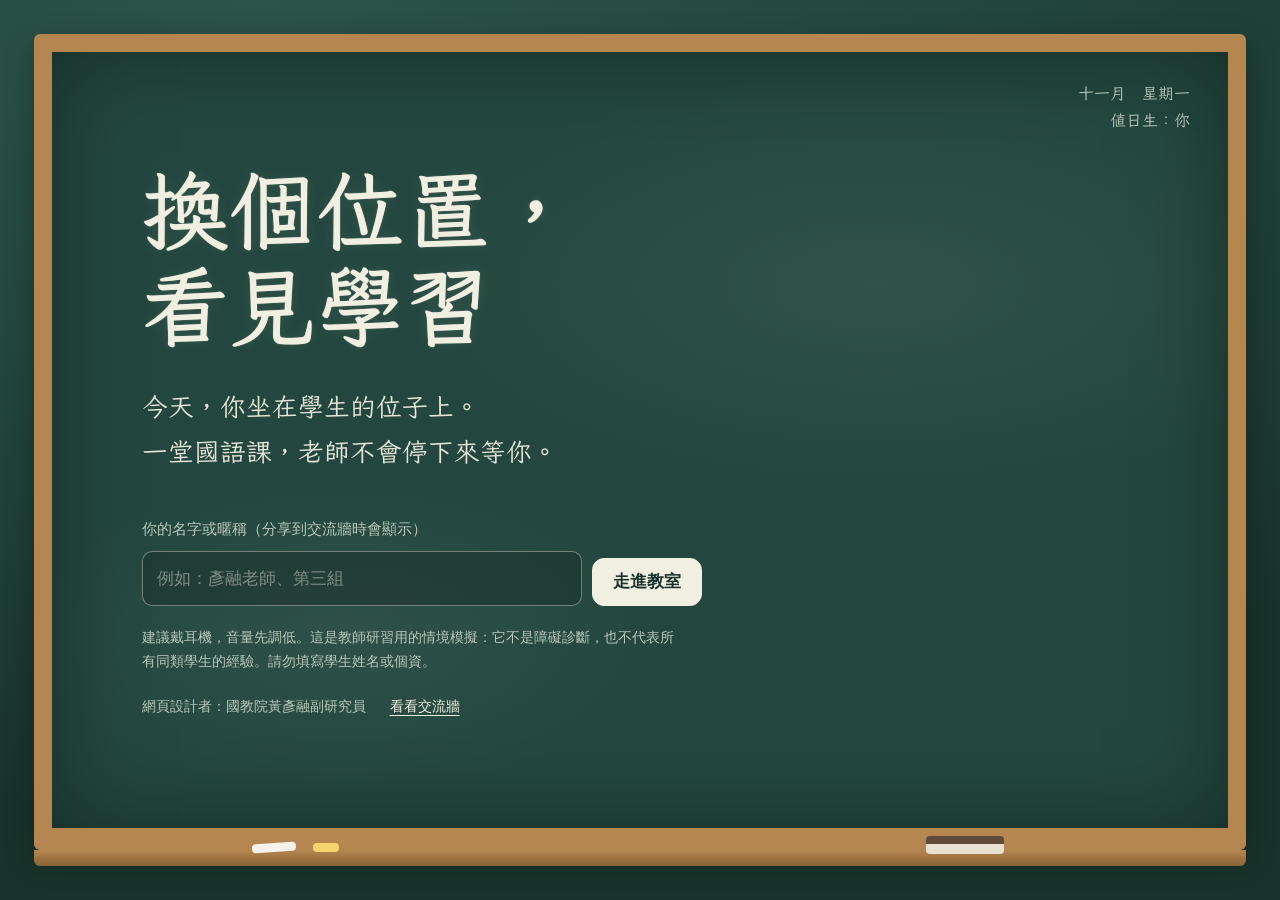
==== commit 7b211430: "Add files via upload" ====
--- a/index.html
+++ b/index.html
@@ -2,149 +2,1811 @@
 <html lang="zh-Hant">
 <head>
   <meta charset="utf-8">
-  <meta name="viewport" content="width=device-width, initial-scale=1">
-  <meta name="theme-color" content="#153f46">
-  <meta name="description" content="一堂國語課，四種不同的學習處境。走進教室，從學生的座位重新思考融合教育的班級經營與教學調整。">
+  <meta name="viewport" content="width=device-width, initial-scale=1, viewport-fit=cover">
+  <meta name="theme-color" content="#23473e">
+  <meta name="description" content="坐進學生的位子，上一堂不會等你的國語課。融合教育教師研習用的沉浸式情境。">
   <title>換個位置，看見學習｜融合教育沉浸式教室</title>
-  <link rel="stylesheet" href="./assets/style.css?v=7.1">
+  <link rel="preconnect" href="https://fonts.googleapis.com">
+  <link rel="preconnect" href="https://fonts.gstatic.com" crossorigin>
+  <link rel="stylesheet" href="https://fonts.googleapis.com/css2?family=LXGW+WenKai+TC:wght@400;700&display=swap">
+  <style>
+:root{
+  --page:#e8ebe3; --ink:#1d2927; --muted:#566660; --line:#c9d1c7; --panel:#f6f5ef; --panel-ink:#1d2927; --field:#fffdf7;
+  --board:#23473e; --board-deep:#18332b; --chalk:#f1eee2; --chalk-dim:#b9c7bb; --frame:#b5864f; --frame-deep:#8a6235;
+  --wall:#e3e7dc; --wall-low:#d2d9cb; --wood:#c48f58; --wood-deep:#8e6034; --paper:#fbf7ec; --paper-ink:#25292a; --paper-edge:#e4d9bf;
+  --orange:#e17c12; --orange-ink:#8a4500; --mark:rgba(240,146,34,.36); --ok:#2d7650; --miss:#a8432c;
+  --amber:#f0c987; --blue:#b7cdef; --coral:#f1b59c; --purple:#d4c2ec;
+  --kai:"LXGW WenKai TC","BiauKai","DFKai-SB","標楷體","Kaiti TC","STKaiti","Noto Serif TC","Noto Serif CJK TC","PMingLiU","Songti TC",serif;
+  --sans:"PingFang TC","Noto Sans TC","Noto Sans CJK TC","Microsoft JhengHei",system-ui,sans-serif;
+  color-scheme:light;
+  box-sizing:border-box; padding-top:env(safe-area-inset-top,0px); padding-bottom:env(safe-area-inset-bottom,0px);
+}
+@media (prefers-color-scheme:dark){
+  :root:not([data-theme="light"]){
+    --page:#141a18; --ink:#e6ebe4; --muted:#9db0a7; --line:#2d3833; --panel:#1c2421; --panel-ink:#e6ebe4; --field:#121816;
+    --wall:#3a423c; --wall-low:#2f3631; --wood:#8f6741; --wood-deep:#5d4127; --paper:#ece5d2; --paper-edge:#cfc4a8;
+    --orange:#f0973a; --orange-ink:#ffcf98; --ok:#7fd0a3; --miss:#f19a83; color-scheme:dark;
+  }
+}
+:root[data-theme="dark"]{
+  --page:#141a18; --ink:#e6ebe4; --muted:#9db0a7; --line:#2d3833; --panel:#1c2421; --panel-ink:#e6ebe4; --field:#121816;
+  --wall:#3a423c; --wall-low:#2f3631; --wood:#8f6741; --wood-deep:#5d4127; --paper:#ece5d2; --paper-edge:#cfc4a8;
+  --orange:#f0973a; --orange-ink:#ffcf98; --ok:#7fd0a3; --miss:#f19a83; color-scheme:dark;
+}
+*,*::before,*::after{box-sizing:border-box}
+html{height:100%;scroll-padding-top:env(safe-area-inset-top,0px)}
+body{margin:0;height:100%;background:var(--page);color:var(--ink);font-family:var(--sans);font-size:16px;line-height:1.7;-webkit-font-smoothing:antialiased}
+main{height:100%}
+button,input,textarea,select{font:inherit;color:inherit}
+button{cursor:pointer}
+[hidden]{display:none!important}
+:focus-visible{outline:3px solid var(--orange);outline-offset:3px}
+h1:focus,h2:focus{outline:none}
+.visually-hidden{position:absolute!important;width:1px;height:1px;overflow:hidden;clip:rect(0,0,0,0);white-space:nowrap}
+.skip-link{position:fixed;left:12px;top:-80px;z-index:999;background:var(--panel);color:var(--panel-ink);padding:8px 14px;border-radius:8px}
+.skip-link:focus{top:calc(env(safe-area-inset-top,0px) + 10px)}
+.screen{min-height:100%}
+.btn{display:inline-flex;align-items:center;justify-content:center;gap:8px;border-radius:12px;padding:12px 20px;font-weight:700;border:1.5px solid var(--line);background:var(--panel);color:var(--panel-ink);text-decoration:none;line-height:1.3}
+.btn:hover{border-color:var(--muted)}
+.btn.primary{background:var(--board);border-color:var(--board);color:var(--chalk)}
+.btn.primary:hover{background:var(--board-deep)}
+.btn:disabled{opacity:.45;cursor:not-allowed}
+
+/* ---------- 開場：黑板 ---------- */
+.intro{display:flex;flex-direction:column;background:radial-gradient(120% 90% at 20% 0%,#2c5449 0%,var(--board) 45%,var(--board-deep) 100%);color:var(--chalk)}
+.board-wall{flex:1;display:flex;flex-direction:column;padding:clamp(14px,3vw,34px)}
+.chalkboard{position:relative;flex:1;border:clamp(10px,1.6vw,18px) solid var(--frame);border-bottom-width:clamp(14px,2vw,22px);border-radius:6px;box-shadow:inset 0 0 90px rgba(0,0,0,.35),0 10px 30px rgba(0,0,0,.3);
+  background:radial-gradient(60% 40% at 70% 30%,rgba(255,255,255,.06),transparent 70%),radial-gradient(40% 30% at 25% 75%,rgba(255,255,255,.05),transparent 70%),var(--board);
+  padding:clamp(26px,6vw,80px) clamp(22px,7vw,96px);display:flex;flex-direction:column;justify-content:center;max-width:1240px;width:100%;margin:0 auto}
+.board-corner{position:absolute;right:clamp(16px,3vw,38px);top:clamp(12px,2.4vw,28px);font-family:var(--kai);font-size:clamp(.82rem,1.4vw,1rem);color:var(--chalk-dim);text-align:right;line-height:1.7}
+.chalk-title{font-family:var(--kai);font-weight:700;font-size:clamp(2.6rem,8vw,5.4rem);line-height:1.12;letter-spacing:.02em;margin:0 0 .35em;text-shadow:0 0 1px rgba(241,238,226,.6),0 0 14px rgba(241,238,226,.08)}
+.chalk-lead{font-family:var(--kai);font-size:clamp(1.15rem,2.3vw,1.6rem);line-height:1.75;color:#e4e5d8;max-width:30em;margin:0 0 1.6em}
+.start-form{display:flex;flex-wrap:wrap;gap:10px;align-items:flex-end;max-width:560px}
+.start-form label{width:100%;font-size:.92rem;color:var(--chalk-dim)}
+.start-form input{flex:1;min-width:0;background:rgba(0,0,0,.18);border:1.5px solid rgba(241,238,226,.4);border-radius:10px;padding:12px 14px;color:var(--chalk);font-size:1.05rem}
+.start-form input::placeholder{color:rgba(241,238,226,.45)}
+.start-form .btn{background:var(--chalk);color:var(--board-deep);border-color:var(--chalk);font-size:1.05rem}
+.chalk-note{margin:1.4em 0 0;font-size:.85rem;color:var(--chalk-dim);max-width:40em;line-height:1.8}
+.chalk-tray{height:16px;margin:0 auto;width:min(1240px,100%);background:linear-gradient(var(--frame),var(--frame-deep));border-radius:0 0 6px 6px;position:relative}
+.chalk-tray .chalk{position:absolute;top:-7px;height:9px;border-radius:4px;background:#f4f2ea}
+.chalk-tray .c1{left:18%;width:44px;transform:rotate(-4deg)}
+.chalk-tray .c2{left:23%;width:26px;background:#f7d36b}
+.chalk-tray .eraser{position:absolute;top:-14px;right:20%;width:78px;height:18px;border-radius:4px;background:linear-gradient(#5d4a3a 0 45%,#e7e1d1 45%)}
+.board-foot{display:flex;flex-wrap:wrap;gap:8px 24px;margin:1.6em 0 0;font-size:.85rem;color:var(--chalk-dim)}
+.board-foot a{color:var(--chalk);text-underline-offset:4px}
+.intro-foot{display:flex;justify-content:space-between;gap:12px;flex-wrap:wrap;padding:14px clamp(16px,3vw,34px) 18px;font-size:.85rem;color:var(--chalk-dim)}
+.intro-foot a{color:var(--chalk);text-underline-offset:4px}
+
+/* ---------- 選座位 ---------- */
+.paper-wrap,.panel-wrap{max-width:1180px;margin:0 auto;padding:clamp(24px,5vw,56px) clamp(16px,4vw,40px) 64px}
+.screen-head h1,.band h1{font-family:var(--kai);font-size:clamp(2rem,4.4vw,3rem);line-height:1.2;margin:0 0 .3em}
+.screen-head p,.band p{color:var(--muted);margin:0;max-width:44em}
+.seat-layout{display:grid;grid-template-columns:minmax(0,1.35fr) minmax(280px,.65fr);gap:clamp(18px,3vw,36px);margin-top:28px;align-items:start}
+.plan{position:relative;background:var(--wall);border:2px solid var(--line);border-radius:18px;padding:64px 54px 30px 44px}
+.plan-board{position:absolute;left:22%;right:22%;top:14px;height:20px;border-radius:4px;background:var(--board);color:var(--chalk);font-size:.72rem;text-align:center;line-height:20px;letter-spacing:.4em}
+.plan-desk{position:absolute;left:44%;width:12%;top:40px;height:14px;border-radius:3px;background:var(--wood-deep);opacity:.55}
+.plan-windows{position:absolute;left:8px;top:70px;bottom:40px;width:10px;border-radius:4px;background:repeating-linear-gradient(#a9cfd6 0 38px,transparent 38px 46px)}
+.plan-door{position:absolute;right:6px;top:66px;width:14px;height:60px;border-radius:3px;background:var(--wood);}
+.plan-label{position:absolute;font-size:.7rem;color:var(--muted)}
+.plan-grid{display:grid;grid-template-columns:repeat(6,1fr);gap:clamp(8px,1.6vw,16px)}
+.plan.flip{padding:30px 44px 64px 54px}
+.plan.flip .plan-board{top:auto;bottom:14px}
+.plan.flip .plan-desk{top:auto;bottom:40px}
+.plan.flip .plan-windows{left:auto;right:8px;top:40px;bottom:70px}
+.plan.flip .plan-door{right:auto;left:6px;top:auto;bottom:66px}
+.plan.flip .plan-grid{transform:rotate(180deg)}
+.plan.flip .avatar{transform:rotate(180deg)}
+.plan-caption{font-size:.8rem;color:var(--muted);margin:8px 0 0;text-align:center}
+.plan-seat{aspect-ratio:1.5;border-radius:6px;background:var(--wall-low);border:0}
+.plan-seat.named{position:relative;background:var(--paper);border:2px solid var(--line);display:grid;place-items:center;padding:0;transition:transform .15s,border-color .15s}
+.plan-seat.named:hover{border-color:var(--orange);transform:scale(1.06)}
+.plan-seat.named[aria-pressed="true"]{border-color:var(--orange);box-shadow:0 0 0 4px var(--mark);transform:scale(1.1)}
+.avatar{display:grid;place-items:center;width:38px;height:38px;border-radius:50%;font-family:var(--kai);font-weight:700;font-size:1.1rem;color:#2b2b2b}
+.plan-seat .avatar{width:min(34px,80%);height:auto;aspect-ratio:1;font-size:.95rem}
+.amber{background:var(--amber)}.blue{background:var(--blue)}.coral{background:var(--coral)}.purple{background:var(--purple)}
+.plan-seat.dim{opacity:.35}
+.plan-seat.glow{box-shadow:0 0 0 4px var(--orange)}
+.seat-card{background:var(--panel);color:var(--panel-ink);border:1px solid var(--line);border-radius:18px;padding:24px;min-height:260px}
+.seat-card .who{display:flex;gap:14px;align-items:center;margin-bottom:14px}
+.seat-card .avatar{width:56px;height:56px;font-size:1.5rem}
+.seat-card h2{margin:0;font-family:var(--kai);font-size:1.7rem;line-height:1.2}
+.seat-card .tag{font-size:.85rem;color:var(--muted)}
+.seat-card p{margin:0 0 12px}
+.seat-card .seat-note{color:var(--muted);font-size:.92rem}
+.seat-card .btn{width:100%;margin:10px 0 12px}
+.seat-hint{color:var(--muted)}
+.seat-list{display:none}
+
+/* ---------- 教室 ---------- */
+.stage{position:relative;height:100%;display:grid;grid-template-rows:minmax(230px,47%) 1fr;overflow:hidden;--near:.85;--board-blur:0px;--book-blur:0px;--book-scale:1}
+.scene{position:relative;overflow:hidden;background:linear-gradient(180deg,var(--wall) 0%,var(--wall) 74%,var(--wall-low) 74%,var(--wall-low) 100%);transition:transform .55s ease,filter .4s}
+.window{position:absolute;left:0;top:9%;width:12%;height:58%;display:grid;grid-template-rows:repeat(3,1fr);gap:5px;padding:6px;background:#f5f2e8;border-radius:0 6px 6px 0}
+.window i{background:linear-gradient(160deg,#cfe7ee,#a9cfd9);border-radius:2px}
+.sunlight{position:absolute;inset:0;background:linear-gradient(115deg,rgba(255,236,190,.55) 0%,rgba(255,236,190,0) 34%);pointer-events:none;mix-blend-mode:soft-light}
+.wallclock{position:absolute;right:23%;top:6%;width:clamp(30px,4vw,48px);aspect-ratio:1;border-radius:50%;background:#fbfaf4;border:3px solid #39433f}
+.wallclock .hand{position:absolute;left:50%;bottom:50%;width:2px;transform-origin:50% 100%;background:#2b302e;border-radius:2px}
+.wallclock .h{height:26%;transform:rotate(310deg);width:3px}
+.wallclock .m{height:38%;transform:rotate(150deg)}
+.wallclock .s{height:42%;background:var(--orange);animation:tick 60s steps(60) infinite}
+@keyframes tick{to{transform:rotate(360deg)}}
+.board{position:absolute;left:44%;top:7%;width:calc(62% * var(--near));min-width:250px;aspect-ratio:3.1;transform:translateX(-50%);background:var(--board);border:clamp(5px,.8vw,10px) solid var(--frame);border-radius:4px;box-shadow:0 6px 0 var(--frame-deep),inset 0 0 40px rgba(0,0,0,.3);overflow:hidden;transition:width .6s}
+.board-inner{position:absolute;inset:0;padding:5% 6%;color:var(--chalk);font-family:var(--kai);filter:blur(var(--board-blur));transition:filter .5s;display:flex;flex-direction:column;justify-content:center;gap:2%}
+.board-title{font-size:calc(clamp(1rem,2.6vw,1.9rem) * var(--near));text-align:center;letter-spacing:.12em;margin:0}
+.board-sub{font-size:calc(clamp(.7rem,1.3vw,.95rem) * var(--near));text-align:center;color:var(--chalk-dim);margin:0}
+.board-steps{list-style:none;margin:2% 0 0;padding:0;display:flex;justify-content:center;gap:4%;flex-wrap:wrap;font-size:calc(clamp(.72rem,1.25vw,1rem) * var(--near))}
+.board-steps li{border-bottom:2px solid rgba(247,211,107,.8);padding:0 .2em}
+.board-quiz{font-size:calc(clamp(.62rem,1.12vw,.92rem) * var(--near));line-height:1.55;text-align:left}
+.board-quiz p{margin:0 0 .35em}
+.board-quiz ol{margin:0;padding:0;list-style:none;display:grid;grid-template-columns:1fr 1fr;gap:.15em 1.2em}
+.board-glare{position:absolute;inset:0;background:radial-gradient(55% 80% at 22% 30%,rgba(255,252,235,.55),transparent 70%);opacity:0;transition:opacity .5s;pointer-events:none}
+.stage.glare .board-glare{opacity:1}
+.teacher{position:absolute;left:73%;bottom:23%;height:calc(52% * var(--near));aspect-ratio:100/190;transition:left .6s,height .6s}
+.teacher svg{width:100%;height:100%;overflow:visible}
+.teacher .t-back{display:none}
+.teacher.turned .t-front{display:none}
+.teacher.turned .t-back{display:block}
+.teacher .mouth{transform-origin:50px 43px;transform-box:view-box}
+.teacher.talking .mouth{animation:talk .28s ease-in-out infinite alternate}
+@keyframes talk{to{transform:scaleY(2.4)}}
+.bubble{position:absolute;left:calc(73% + 6.5%);right:1.5%;top:28%;max-width:min(34ch,20%);background:#fffef8;color:#22302d;border-radius:14px;padding:10px 14px;font-size:clamp(.82rem,1.15vw,.98rem);line-height:1.65;box-shadow:0 6px 18px rgba(30,40,35,.18);opacity:0;transform:translateY(6px);transition:opacity .25s,transform .25s;z-index:4}
+.bubble.show{opacity:1;transform:none}
+.bubble::before{content:"";position:absolute;left:-8px;top:18px;border:8px solid transparent;border-right-color:#fffef8;border-left:0}
+.bubble-who{display:block;font-size:.72rem;color:#6b7a75;font-weight:700}
+.bubble p{margin:0}
+.bubble .masked{color:#9aa39f;letter-spacing:-.05em}
+.bubble.fragment p{color:#6b7a75}
+.door{position:absolute;right:0;bottom:16%;width:10%;height:62%;background:linear-gradient(90deg,var(--wood-deep),var(--wood));border-radius:4px 0 0 0;display:none}
+.door-window{position:absolute;left:18%;right:18%;top:12%;height:30%;background:#cfe0e3;overflow:hidden;border:3px solid #6e5233}
+.passerby{position:absolute;bottom:-10%;left:-60%;width:46%;height:90%;border-radius:50% 50% 10% 10%;background:#3d4744;opacity:.8}
+.stage[data-role="adhd"]:not(.s-calm) .door{display:block}
+.heads{position:absolute;left:0;right:0;bottom:0;height:46%;pointer-events:none}
+.head-row{position:absolute;left:0;right:0;display:flex;justify-content:space-around;align-items:flex-end}
+.head{position:relative;width:var(--s);height:calc(var(--s) * 1.5);animation:bob 6s ease-in-out infinite;animation-delay:var(--d)}
+.head::before{content:"";position:absolute;left:18%;right:18%;top:0;height:58%;border-radius:48% 48% 44% 44%;background:var(--hair)}
+.head::after{content:"";position:absolute;left:0;right:0;bottom:0;height:46%;border-radius:40% 40% 6px 6px;background:linear-gradient(180deg,#f6f6f2 0 70%,#26406a 70%);box-shadow:inset 0 3px 0 #26406a}
+.head.turn::before{border-radius:48% 30% 44% 50%;transform:translateX(12%) rotate(-8deg)}
+.head.duck{animation:duck 1.2s ease-in-out}
+@keyframes bob{50%{transform:translateY(-2px)}}
+@keyframes duck{40%{transform:translateY(40%)}}
+.thought{position:absolute;left:4%;bottom:5%;max-width:min(30em,70%);font-family:var(--kai);font-size:clamp(1rem,1.7vw,1.3rem);color:#2c3633;background:rgba(255,253,244,.88);padding:6px 14px;border-radius:999px;opacity:0;transform:translateY(8px);transition:opacity .4s,transform .4s;z-index:5}
+.thought.show{opacity:1;transform:none}
+:root[data-theme="dark"] .thought{color:#2c3633}
+
+.desk{position:relative;background:repeating-linear-gradient(92deg,rgba(0,0,0,.035) 0 3px,transparent 3px 11px),linear-gradient(180deg,var(--wood) 0%,var(--wood-deep) 100%);box-shadow:inset 0 10px 18px rgba(0,0,0,.18);overflow:auto;transition:filter .4s}
+.desk-inner{max-width:1120px;margin:0 auto;padding:22px clamp(12px,3vw,32px) 28px;display:grid;grid-template-columns:minmax(0,1fr) minmax(220px,300px);gap:clamp(14px,2vw,26px);align-items:start}
+.pace{position:sticky;top:0;z-index:6;height:26px;display:flex;align-items:center;justify-content:flex-end;padding:0 14px;background:rgba(40,28,16,.32)}
+.pace i{position:absolute;left:0;top:0;bottom:0;width:100%;background:linear-gradient(90deg,rgba(225,124,18,.55),rgba(225,124,18,.85));transform-origin:left;transition:transform .25s linear}
+.pace span{position:relative;font-size:.8rem;font-weight:700;color:#fff8ec;text-shadow:0 1px 2px rgba(0,0,0,.4)}
+.book-wrap{position:relative}
+.book{position:relative;background:linear-gradient(90deg,var(--paper) 0 49.6%,var(--paper-edge) 49.6% 50.4%,var(--paper) 50.4%);color:var(--paper-ink);border-radius:6px 6px 10px 10px;box-shadow:0 2px 0 var(--paper-edge),0 14px 26px rgba(40,26,10,.35);padding:clamp(16px,2.4vw,28px) clamp(16px,2.6vw,34px);transform:scale(var(--lean,1));transform-origin:50% 100%;transition:transform .35s}
+.book .page{font-family:var(--kai);font-size:calc(clamp(1.08rem,1.7vw,1.32rem) * var(--book-scale));line-height:2.05;filter:blur(var(--book-blur));transition:filter .35s}
+.book h3{font-family:var(--kai);font-size:1.25em;margin:0 0 .4em;font-weight:700;letter-spacing:.08em}
+.book .byline{font-size:.7em;color:#7b7566;margin:0 0 .8em}
+.book p{margin:0}
+.sent{border-radius:3px;cursor:default;-webkit-box-decoration-break:clone;box-decoration-break:clone}
+.book.active .sent{cursor:pointer}
+.book.active .sent:hover{background:rgba(225,124,18,.14)}
+.sent[aria-pressed="true"]{background:var(--mark)}
+.sent.reading-now{box-shadow:inset 0 -3px 0 rgba(225,124,18,.85)}
+.sent .tag{display:inline-block;font-family:var(--sans);font-size:.55em;line-height:1.4;padding:0 .4em;margin:0 .3em;border:1px solid #b07a3a;color:#8a5a20;border-radius:4px;vertical-align:middle}
+.book.hc{background:#fff;color:#000}
+.book.hc .page{font-weight:700}
+.intruder{position:absolute;right:-4%;top:12%;width:62%;height:72%;border:0;border-radius:6px;background:linear-gradient(135deg,#3f6aa8,#2c4f84);box-shadow:-10px 12px 24px rgba(0,0,0,.35);color:#eef3fb;font-family:var(--kai);font-size:1.3rem;transform:rotate(-7deg);display:flex;align-items:flex-start;justify-content:flex-end;padding:18px 22px;animation:slidein .55s ease-out;z-index:3}
+.intruder span{border:2px solid rgba(238,243,251,.6);padding:2px 10px;border-radius:4px}
+.intruder.leaving{animation:slideout .45s ease-in forwards}
+@keyframes slidein{from{transform:translateX(70%) rotate(4deg);opacity:0}}
+@keyframes slideout{to{transform:translateX(90%) rotate(10deg);opacity:0}}
+.desk-side{display:flex;flex-direction:column;gap:14px}
+.task-card,.answer-card,.handout,.sticky,.gloss{background:var(--paper);color:var(--paper-ink);border-radius:8px;padding:14px 16px;box-shadow:0 8px 18px rgba(40,26,10,.28)}
+.task-card .label{font-size:.75rem;color:#7b7566;margin:0}
+.task-card h2{font-family:var(--kai);font-size:1.35rem;margin:0 0 6px;line-height:1.3}
+.task-card .status{font-size:.88rem;color:#5d5a50;margin:0}
+.task-card .btn{margin-top:10px;width:100%;padding:10px}
+.answer-card h3,.handout h3,.gloss h3,.sticky h3{font-size:.8rem;margin:0 0 8px;color:#7b7566;font-weight:700}
+.answer-grid{display:grid;grid-template-columns:repeat(4,1fr);gap:8px}
+.answer-grid button{aspect-ratio:1;border-radius:50%;border:2px solid #8b8370;background:#fff;color:#2a2a2a;font-weight:800;font-size:1.15rem}
+.answer-grid button[aria-pressed="true"]{background:#2a2a2a;color:#fff;border-color:#2a2a2a}
+.answer-grid button:disabled{cursor:default}
+.handout{font-family:var(--kai);font-size:1.15rem;line-height:1.7;background:#fff;color:#000}
+.handout ol{margin:6px 0 0;padding-left:1.6em}
+.sticky{background:#fbe78a;transform:rotate(1.5deg)}
+.sticky ol{margin:0;padding-left:1.3em;font-size:.95rem}
+.sticky li.done{text-decoration:line-through;opacity:.6}
+.gloss{font-size:.9rem;line-height:1.75}
+.gloss p{margin:0 0 6px}
+.lean-btn{border:2px dashed rgba(255,248,236,.6);background:rgba(40,28,16,.25);color:#fff8ec;border-radius:10px;padding:10px;font-weight:700;touch-action:none;user-select:none;-webkit-user-select:none}
+.hud{position:absolute;top:10px;right:12px;z-index:20;display:flex;gap:8px;align-items:center}
+.hud-seat{font-size:.78rem;color:#4b5853;background:rgba(255,253,244,.8);padding:4px 10px;border-radius:999px}
+.hud button{border:0;background:rgba(29,41,39,.78);color:#f1eee2;border-radius:999px;padding:6px 14px;font-size:.85rem;font-weight:700}
+.pause-layer{position:absolute;inset:0;z-index:40;background:rgba(15,25,22,.72);display:grid;place-items:center;padding:20px}
+.pause-box{background:var(--panel);color:var(--panel-ink);border-radius:18px;padding:26px;width:min(420px,100%);display:flex;flex-direction:column;gap:12px}
+.pause-box h2{margin:0;font-family:var(--kai);font-size:1.6rem}
+.pause-box label{display:flex;gap:10px;align-items:center}
+.pause-box input{width:20px;height:20px;accent-color:var(--board)}
+.curtain{position:absolute;inset:0;z-index:30;background:var(--board-deep);color:var(--chalk);display:grid;place-items:center;opacity:0;pointer-events:none;transition:opacity .9s}
+.curtain.show{opacity:1;pointer-events:auto}
+.curtain p{white-space:pre-line;font-family:var(--kai);font-size:clamp(1.6rem,4vw,2.6rem);text-align:center;line-height:1.5;margin:0;padding:20px}
+
+/* 事件：視線飄走、坐不住 */
+.stage.glance .scene{transform:translateX(-8%) scale(1.05)}
+.stage.glance .desk{filter:brightness(.72) blur(1.5px)}
+.stage.glance .passerby{animation:pass 1.7s linear}
+@keyframes pass{to{left:120%}}
+.stage.sway .scene,.stage.sway .desk{animation:sway 2.2s ease-in-out}
+@keyframes sway{25%{transform:translate(-1.5%,1%) rotate(-.6deg)}60%{transform:translate(1.5%,-.5%) rotate(.5deg)}}
+.stage.leaning{--lean:1.05}
+.stage.fx-off .scene,.stage.fx-off .desk,.stage.fx-off .head,.stage.fx-off .intruder{animation:none!important;transition:none!important}
+.stage.fx-off.glance .scene{transform:none}
+@media (prefers-reduced-motion:reduce){
+  .stage .scene,.stage .desk,.head,.intruder,.passerby,.wallclock .s{animation:none!important;transition:none!important}
+  .stage.glance .scene{transform:none}
+}
+
+/* 中等寬度：老師的話移到畫面下方，避免蓋住黑板 */
+@media (min-width:761px) and (max-width:1180px){
+  .board{left:46%}
+  .bubble{left:auto;right:2%;top:auto;bottom:6%;max-width:min(44ch,56%)}
+  .bubble::before{display:none}
+  .thought{max-width:38%}
+}
+/* 小螢幕：課本改橫排，教室畫面縮小 */
+@media (max-width:760px){
+  .stage{grid-template-rows:minmax(210px,40%) 1fr}
+  .window{width:16%}
+  .board{left:50%;width:calc(84% * var(--near));min-width:0;top:8%}
+  .teacher{left:76%;bottom:28%;height:calc(40% * var(--near))}
+  .bubble{right:3%}
+  .bubble{left:3%;right:3%;top:auto;bottom:4%;max-width:none}
+  .bubble::before{display:none}
+  .thought{left:3%;right:3%;max-width:none;bottom:auto;top:calc(8% + 30%);font-size:.95rem;border-radius:12px}
+  .desk-inner{grid-template-columns:1fr;padding-top:14px}
+  .desk-side{order:-1}
+  .book{background:var(--paper)}
+  .hud{top:6px;right:6px}
+  .hud-seat{display:none}
+  .seat-layout{grid-template-columns:1fr}
+  .plan{padding:54px 30px 22px 26px}
+}
+/* 大螢幕：像真正的國語課本一樣直排 */
+@media (min-width:900px) and (min-height:640px){
+  .book{height:clamp(300px,calc(53vh - 70px),520px);overflow-x:auto;overflow-y:hidden;direction:rtl;background:var(--paper)}
+  .book.hc{background:#fff}
+  .book .page{writing-mode:vertical-rl;height:100%;direction:ltr}
+  .book h3{margin:0 0 0 .5em}
+  .book .byline{margin:0 0 0 1em}
+  .book p{margin:0 0 0 .3em}
+  .sent .tag{text-orientation:upright;margin:.3em 0;padding:.3em .1em}
+}
+
+/* ---------- 下課、換位、比較 ---------- */
+.panel-screen{background:var(--page)}
+.band{background:var(--board);color:var(--chalk);border-radius:20px;padding:clamp(24px,4vw,44px);margin-bottom:26px}
+.band p{color:var(--chalk-dim)}
+.band .kicker{font-size:.85rem;color:#f7d36b;margin:0 0 6px}
+.timeline{list-style:none;margin:0;padding:0;display:grid;gap:12px}
+.timeline li{display:grid;grid-template-columns:auto 1fr;gap:16px;align-items:start;background:var(--panel);color:var(--panel-ink);border:1px solid var(--line);border-radius:16px;padding:18px 20px}
+.mark{width:42px;height:42px;border-radius:50%;display:grid;place-items:center;font-weight:800;font-size:1.1rem;color:#fff}
+.mark.ok{background:var(--ok)}.mark.miss{background:var(--miss)}.mark.late{background:#8a8170}
+.timeline h3{margin:0 0 2px;font-size:1.05rem}
+.timeline .meta{font-size:.85rem;color:var(--muted);margin:0 0 6px}
+.timeline p{margin:0}
+.actions{display:flex;flex-wrap:wrap;gap:10px;margin-top:24px}
+.swap-layout{display:grid;grid-template-columns:minmax(0,.9fr) minmax(0,1.1fr);gap:26px;align-items:start}
+.support-picks{border:0;margin:0;padding:0;display:grid;gap:12px}
+.support-picks legend{font-weight:700;margin-bottom:10px}
+.pick{display:grid;grid-template-columns:auto 1fr;gap:14px;align-items:start;background:var(--panel);color:var(--panel-ink);border:2px solid var(--line);border-radius:16px;padding:16px 18px;cursor:pointer}
+.pick:has(input:checked){border-color:var(--orange)}
+.pick input{width:22px;height:22px;margin-top:3px;accent-color:var(--orange)}
+.pick strong{display:block;font-size:1.05rem}
+.pick span{color:var(--muted);font-size:.92rem}
+.recap{background:var(--panel);color:var(--panel-ink);border:1px solid var(--line);border-radius:16px;padding:18px 20px;margin-top:16px}
+.recap h3{margin:0 0 8px;font-size:.95rem}
+.recap ol{margin:0;padding-left:1.3em;color:var(--muted);font-size:.92rem}
+.compare{display:grid;gap:10px}
+.compare-row{display:grid;grid-template-columns:150px 1fr 1fr;gap:12px;align-items:stretch}
+.compare-row>div{background:var(--panel);color:var(--panel-ink);border:1px solid var(--line);border-radius:14px;padding:14px 16px}
+.compare-head>div{background:none;border:0;padding:4px 16px;font-weight:700;color:var(--muted)}
+.compare-row .act{font-weight:700;display:flex;align-items:center}
+.cell{display:flex;gap:12px;align-items:center}
+.cell .mark{width:34px;height:34px;font-size:.95rem;flex-shrink:0}
+.cell small{display:block;color:var(--muted)}
+.answer-key{background:var(--panel);color:var(--panel-ink);border:1px solid var(--line);border-radius:16px;padding:18px 20px;margin-top:18px}
+.answer-key h3{margin:0 0 8px;font-size:1rem}
+.answer-key h3+ul{margin-bottom:16px}
+.answer-key ul{margin:0;padding-left:1.2em}
+.memory-note{font-family:var(--kai);font-size:1.25rem;line-height:1.7;margin:22px 0 0;padding:18px 22px;border-left:4px solid var(--orange);background:var(--panel);color:var(--panel-ink);border-radius:0 14px 14px 0}
+@media (max-width:760px){
+  .swap-layout{grid-template-columns:1fr}
+  .compare-row{grid-template-columns:1fr}
+  .compare-head{display:none}
+  .compare-row .act{padding-bottom:0;background:none;border:0}
+}
+
+/* ---------- 反思 ---------- */
+.reflect-layout{display:grid;grid-template-columns:minmax(0,1.4fr) minmax(260px,.6fr);gap:24px;align-items:start}
+.card{background:var(--panel);color:var(--panel-ink);border:1px solid var(--line);border-radius:18px;padding:clamp(18px,3vw,30px)}
+.field{margin:0 0 20px;border:0;padding:0}
+.field label,.field legend{display:block;font-weight:700;margin-bottom:8px}
+.field textarea,.field input[type="text"],.wall-side input{width:100%;background:var(--field);color:var(--ink);border:1.5px solid var(--line);border-radius:10px;padding:12px 14px;line-height:1.7;resize:vertical}
+.chips{display:flex;flex-wrap:wrap;gap:8px}
+.chip{position:relative}
+.chip input{position:absolute;opacity:0;width:1px;height:1px}
+.chip span{display:inline-block;border:1.5px solid var(--line);border-radius:999px;padding:7px 14px;font-size:.9rem;cursor:pointer;background:var(--field)}
+.chip input:checked+span{border-color:var(--orange);background:var(--mark)}
+.chip input:focus-visible+span{outline:3px solid var(--orange);outline-offset:2px}
+.consent{display:flex;gap:10px;align-items:flex-start;font-size:.9rem;color:var(--muted);margin:0 0 16px}
+.consent input{width:20px;height:20px;margin-top:3px;accent-color:var(--board);flex-shrink:0}
+.status-line{min-height:1.6em;font-size:.9rem;color:var(--orange-ink);margin:0 0 10px}
+.summary h3{margin:0 0 10px;font-size:1rem}
+.summary p{color:var(--muted);font-size:.92rem;margin:0 0 10px}
+.success{text-align:center;padding:20px 0}
+.success h2{font-family:var(--kai);font-size:2rem;margin:0 0 8px}
+.backup-box{width:100%;margin-top:8px;background:var(--field);color:var(--ink);border:1.5px solid var(--line);border-radius:10px;padding:10px}
+@media (max-width:760px){.reflect-layout{grid-template-columns:1fr}}
+
+/* ---------- 交流牆 ---------- */
+.wall-layout{display:grid;grid-template-columns:minmax(0,1.4fr) minmax(250px,.6fr);gap:22px;align-items:start}
+.wall-tools{display:flex;gap:10px;flex-wrap:wrap;align-items:center;margin:0 0 14px}
+.wall-tools select{background:var(--field);color:var(--ink);border:1.5px solid var(--line);border-radius:10px;padding:9px 12px}
+.wall-banner{font-size:.88rem;color:var(--muted);margin:0 0 16px}
+.wall-banner:empty{display:none}
+.posts{display:grid;gap:14px}
+.post{background:var(--panel);color:var(--panel-ink);border:1px solid var(--line);border-radius:16px;padding:20px}
+.post-top{display:flex;justify-content:space-between;gap:10px;flex-wrap:wrap;margin-bottom:12px}
+.post-top b{display:block}
+.post-top small{color:var(--muted)}
+.post-role{font-size:.8rem;border:1px solid var(--line);border-radius:999px;padding:3px 10px;align-self:flex-start}
+.post h4{margin:12px 0 2px;font-size:.8rem;color:var(--muted)}
+.post p{margin:0;white-space:pre-wrap;overflow-wrap:anywhere}
+.post-tags{display:flex;flex-wrap:wrap;gap:6px;margin-top:10px}
+.post-tags span{font-size:.78rem;background:var(--mark);border-radius:6px;padding:2px 8px}
+.replies{margin-top:12px;display:grid;gap:8px}
+.reply{border-left:3px solid var(--line);padding:4px 0 4px 12px;font-size:.92rem}
+.reply strong{font-size:.85rem}
+.reply small{color:var(--muted);margin-left:6px}
+.reply-bar{display:flex;justify-content:space-between;align-items:center;margin-top:14px;padding-top:12px;border-top:1px solid var(--line);font-size:.85rem;color:var(--muted)}
+.reply-bar button{border:0;background:none;color:var(--orange-ink);font-weight:700}
+.reply-form{display:grid;gap:8px;margin-top:10px}
+.reply-form textarea{width:100%;background:var(--field);color:var(--ink);border:1.5px solid var(--line);border-radius:10px;padding:10px;min-height:80px}
+.reply-form .btn{justify-self:end;padding:8px 16px}
+.empty{text-align:center;border:1.5px dashed var(--line);border-radius:16px;padding:40px 20px;color:var(--muted)}
+.wall-side{display:grid;gap:14px}
+@media (max-width:760px){.wall-layout{grid-template-columns:1fr}}
+.top-links{display:flex;justify-content:space-between;align-items:center;gap:12px;margin-bottom:20px;font-size:.92rem}
+.top-links a{color:var(--ink);text-underline-offset:4px}
+.credit{color:var(--muted);font-size:.85rem;margin-top:30px}
+
+  </style>
   <script src="./config.js"></script>
-  <script type="module" src="./assets/app.js?v=7.1"></script>
 </head>
 <body>
-  <a class="skip-link" href="#main">跳至主要內容</a>
-  <header class="site-header">
-    <a class="brand" href="./index.html" aria-label="回到換個位置，看見學習首頁">
-      <span class="brand-mark" aria-hidden="true"><span class="brand-door"></span></span>
-      <span><strong>換個位置，看見學習</strong><small>融合教育沉浸式教室</small></span>
-    </a>
-    <nav class="header-links" aria-label="主要選單">
-      <a class="header-link is-current" href="./index.html">進入教室</a>
-      <a class="header-link" href="./wall.html">回應交流牆 <span aria-hidden="true">↗</span></a>
-    </nav>
-  </header>
-
-  <main id="main">
-    <section id="welcomeView" class="view welcome" aria-labelledby="welcomeTitle">
-      <div class="welcome-copy">
-        <p class="eyebrow"><span class="eyebrow-dot"></span> 一堂國語課 · 四種學習處境</p>
-        <h1 id="welcomeTitle">同一間教室，<br><em>不一樣的學習視角。</em></h1>
-        <p class="lead">走進一間正在上〈鏡頭下的家鄉〉的教室。選擇一位學生，依序參與朗讀、畫重點與選擇題，從課堂情境重新思考：老師可以改變什麼？</p>
-        <div class="journey-trail" aria-label="體驗流程">
-          <span><b>01</b> 走進教室</span><i></i><span><b>02</b> 體驗三項活動</span><i></i><span><b>03</b> 交流調整策略</span>
+<a class="skip-link" href="#main">跳至主要內容</a>
+<main id="main">
+
+  <!-- 開場 -->
+  <section id="introView" class="screen intro" aria-labelledby="introTitle">
+    <div class="board-wall">
+      <div class="chalkboard">
+        <div class="board-corner" aria-hidden="true">十一月　星期一<br>值日生：你</div>
+        <h1 id="introTitle" class="chalk-title">換個位置，<br>看見學習</h1>
+        <p class="chalk-lead">今天，你坐在學生的位子上。<br>一堂國語課，老師不會停下來等你。</p>
+        <form id="startForm" class="start-form">
+          <label for="nickname">你的名字或暱稱（分享到交流牆時會顯示）</label>
+          <input id="nickname" maxlength="24" required autocomplete="nickname" placeholder="例如：彥融老師、第三組" spellcheck="false">
+          <button class="btn" type="submit">走進教室</button>
+        </form>
+        <p class="chalk-note">建議戴耳機，音量先調低。這是教師研習用的情境模擬：它不是障礙診斷，也不代表所有同類學生的經驗。請勿填寫學生姓名或個資。</p>
+        <p class="board-foot"><span>網頁設計者：國教院黃彥融副研究員</span><a href="#wall" data-route="wall">看看交流牆</a></p>
+      </div>
+      <div class="chalk-tray" aria-hidden="true"><i class="chalk c1"></i><i class="chalk c2"></i><i class="eraser"></i></div>
+    </div>
+  </section>
+
+  <!-- 選座位 -->
+  <section id="seatView" class="screen" hidden aria-labelledby="seatTitle">
+    <div class="paper-wrap">
+      <header class="screen-head">
+        <h1 id="seatTitle">選一個座位坐下</h1>
+        <p>五年甲班，第三節國語課。四位同學坐在不同的位置，各自有不同的處境。</p>
+      </header>
+      <div class="seat-layout">
+        <div class="plan" role="group" aria-label="教室座位圖">
+          <div class="plan-board" aria-hidden="true">黑板</div>
+          <div class="plan-desk" aria-hidden="true"></div>
+          <div class="plan-windows" aria-hidden="true"></div>
+          <div class="plan-door" aria-hidden="true"></div>
+          <div class="plan-grid" id="planGrid"></div>
         </div>
-        <form id="startForm" class="start-form">
-          <label for="participantName">你的姓名或暱稱 <span class="subtle-text">（公開分享時將顯示）</span></label>
-          <div class="start-form-row">
-            <input id="participantName" name="participantName" maxlength="24" minlength="1" required autocomplete="nickname" placeholder="例如：彥融老師、第三組小組" spellcheck="false">
-            <button class="primary-btn" type="submit">開始體驗 <span aria-hidden="true">→</span></button>
-          </div>
-          <p class="privacy-hint">體驗時可自行開啟教室環境聲；聲音與動態效果都可選擇關閉。建議使用暱稱，勿填寫學生姓名或敏感個資。課後反思都會送交主持教師；只有同意公開的內容才會出現在交流牆。</p>
-        </form>
-        <p class="designer-credit">網頁設計者：<strong>國教院黃彥融副研究員</strong></p>
-      </div>
-      <div class="welcome-preview" aria-hidden="true">
-        <div class="preview-top"><span>CLASSROOM / 10:25 AM</span><span class="preview-live"><i></i> 國語課進行中</span></div>
-        <div class="preview-board"><span>國語 · 閱讀理解</span><strong>鏡頭下的家鄉</strong><p>這裡的十一月，陽光照耀滿園柳丁的景象，如金粉從天上落下般美麗……</p></div>
-        <div class="preview-seats">
-          <div class="preview-seat"><span class="avatar-circle amber">晴</span><span>小晴</span><small>弱視</small></div>
-          <div class="preview-seat"><span class="avatar-circle blue">廷</span><span>小廷</span><small>輕度聽損</small></div>
-          <div class="preview-seat"><span class="avatar-circle coral">宇</span><span>小宇</span><small>注意力調節</small></div>
-          <div class="preview-seat"><span class="avatar-circle purple">禾</span><span>小禾</span><small>閱讀理解</small></div>
-        </div>
-        <div class="preview-foot"><span class="preview-pulse"></span><span>以學生的座位，重新觀看一堂課</span><span>↗</span></div>
-      </div>
-      <div class="intro-caveat">關於這項體驗｜這是用來討論環境障礙與教師支持的教學情境，不是障礙診斷工具，也不代表所有相同障礙學生的經驗。</div>
-    </section>
-
-    <section id="classroomView" class="view class-view" aria-labelledby="classroomTitle" hidden>
-      <div class="section-heading">
-        <div><p class="eyebrow">STEP 01 / ENTER THE ROOM</p><h1 id="classroomTitle">歡迎走進五年級國語課。</h1><p>用方向鍵、WASD 或下方按鈕移動，靠近學生後按 Enter；也可以直接點擊座位選擇。</p></div>
-        <span class="participant-chip" id="participantChip"></span>
-      </div>
-      <div class="room-layout">
-        <div class="classroom-card">
-          <div class="room-topline"><span>5年甲班 · 國語課</span><span>10:25 <span class="tiny-dot"></span> 正在上課</span></div>
-          <div id="classroomMap" class="classroom-map" tabindex="0" role="group" aria-label="教室平面互動區。可用方向鍵移動角色，Enter 選擇附近學生；或直接使用學生座位按鈕。">
-            <div class="map-window">窗　窗　窗　窗</div>
-            <div class="room-blackboard"><small>今天的課文</small><strong>鏡頭下的家鄉</strong><small>觀察描寫 · 找出重點 · 理解比喻</small></div>
-            <div class="teacher-spot"><span>👩🏻‍🏫</span><small>國語老師</small></div>
-            <div class="map-door">入口 <span>↥</span></div>
-            <button type="button" class="student-desk" data-student="vision" style="--x:29%;--y:49%;" aria-label="選擇小晴，弱視學生"><span class="student-desk-top"><span class="seat-avatar amber">晴</span><span class="desk-book"></span></span><strong>小晴</strong><small>弱視</small></button>
-            <button type="button" class="student-desk" data-student="hearing" style="--x:70%;--y:49%;" aria-label="選擇小廷，輕度聽損學生"><span class="student-desk-top"><span class="seat-avatar blue">廷</span><span class="desk-book"></span></span><strong>小廷</strong><small>輕度聽損</small></button>
-            <button type="button" class="student-desk" data-student="adhd" style="--x:29%;--y:76%;" aria-label="選擇小宇，注意力調節困難（ADHD）學生"><span class="student-desk-top"><span class="seat-avatar coral">宇</span><span class="desk-book"></span></span><strong>小宇</strong><small>注意力調節</small></button>
-            <button type="button" class="student-desk" data-student="reading" style="--x:70%;--y:76%;" aria-label="選擇小禾，閱讀理解困難學生"><span class="student-desk-top"><span class="seat-avatar purple">禾</span><span class="desk-book"></span></span><strong>小禾</strong><small>閱讀理解</small></button>
-            <div id="playerAvatar" class="player-avatar" style="left:50%;top:93%" aria-hidden="true"><span>我</span><i></i></div>
-          </div>
-          <div class="map-bottom"><span id="mapStatus" aria-live="polite">你站在教室入口。試著走向一張座位。</span><div class="direction-controls" aria-label="角色移動控制"><button type="button" data-move="0,-1" aria-label="向上移動">↑</button><div><button type="button" data-move="-1,0" aria-label="向左移動">←</button><button type="button" id="chooseNearBtn" aria-label="選擇靠近的學生">選擇</button><button type="button" data-move="1,0" aria-label="向右移動">→</button></div><button type="button" data-move="0,1" aria-label="向下移動">↓</button></div></div>
-        </div>
-        <aside class="side-guide">
-          <p class="eyebrow">CHOOSE A PERSPECTIVE</p><h2>今天你想坐在哪裡？</h2><p>四位學生都在讀同一篇課文，但參與這堂課時，可能遇到不同障礙。</p>
-          <div class="role-picks" id="rolePicks">
-            <button type="button" data-student="vision"><span class="avatar-circle amber">晴</span><span><b>小晴</b><small>弱視 · 看不清板書與小字</small></span><span>↗</span></button>
-            <button type="button" data-student="hearing"><span class="avatar-circle blue">廷</span><span><b>小廷</b><small>輕度聽損 · 口語訊息易漏接</small></span><span>↗</span></button>
-            <button type="button" data-student="adhd"><span class="avatar-circle coral">宇</span><span><b>小宇</b><small>ADHD · 課堂干擾與注意力轉移</small></span><span>↗</span></button>
-            <button type="button" data-student="reading"><span class="avatar-circle purple">禾</span><span><b>小禾</b><small>閱讀理解困難 · 文字與語意處理</small></span><span>↗</span></button>
-          </div>
-          <p class="guide-note">點選學生座位時會啟動老師朗讀與教室環境聲，可隨時關閉或調整音量。建議先將裝置音量調小。每個人的經驗都具有個別差異，這裡以情境討論可調整的環境與教學做法。</p>
+        <aside class="seat-card" id="seatCard" aria-live="polite">
+          <p class="seat-hint">點一個有名字的座位，看看坐在那裡的是誰。</p>
         </aside>
       </div>
-    </section>
-
-    <section id="lessonView" class="view lesson-view" aria-labelledby="lessonTitle" hidden>
-      <div class="lesson-top">
-        <div class="lesson-meta"><button id="backToClass" class="text-btn" type="button">← 返回教室</button><span class="meta-divider">/</span><span id="studentTag" class="small-tag"></span></div>
-        <button id="motionToggle" type="button" class="subtle-btn" aria-pressed="false">減少視覺模擬特效</button>
+    </div>
+  </section>
+
+  <!-- 教室 -->
+  <section id="stageView" class="screen stage" hidden aria-labelledby="stageTitle">
+    <h1 id="stageTitle" class="visually-hidden">國語課</h1>
+    <div class="scene" id="scene">
+      <div class="window" aria-hidden="true"><i></i><i></i><i></i></div>
+      <div class="sunlight" aria-hidden="true"></div>
+      <div class="wallclock" aria-hidden="true"><i class="hand h"></i><i class="hand m"></i><i class="hand s"></i></div>
+      <div class="board" id="board" role="img" aria-label="黑板"><div class="board-inner" id="boardInner"></div><div class="board-glare"></div></div>
+      <div class="teacher" id="teacher" aria-hidden="true">
+        <svg viewBox="0 0 100 190">
+          <g class="t-front">
+            <rect x="37" y="132" width="10" height="50" rx="4" fill="#3a3f48"/><rect x="53" y="132" width="10" height="50" rx="4" fill="#3a3f48"/>
+            <path d="M30 108 L70 108 L76 146 L24 146 Z" fill="#46607e"/>
+            <rect x="27" y="56" width="46" height="62" rx="15" fill="#5b7f98"/>
+            <rect x="43" y="58" width="14" height="44" rx="3" fill="#f3ede1"/>
+            <rect x="18" y="62" width="11" height="48" rx="5" fill="#5b7f98" transform="rotate(8 23 62)"/>
+            <rect x="71" y="62" width="11" height="48" rx="5" fill="#5b7f98" transform="rotate(-8 77 62)"/>
+            <rect x="45" y="47" width="10" height="12" fill="#efc6a2"/>
+            <circle cx="50" cy="34" r="16" fill="#efc6a2"/>
+            <path d="M33 34 C33 14 67 14 67 34 L67 44 C64 30 58 24 50 24 C42 24 36 30 33 44 Z" fill="#2b2320"/>
+            <circle cx="44" cy="35" r="1.8" fill="#2b2320"/><circle cx="56" cy="35" r="1.8" fill="#2b2320"/>
+            <rect class="mouth" x="46.5" y="42" width="7" height="2" rx="1" fill="#a3524a"/>
+          </g>
+          <g class="t-back">
+            <rect x="37" y="132" width="10" height="50" rx="4" fill="#3a3f48"/><rect x="53" y="132" width="10" height="50" rx="4" fill="#3a3f48"/>
+            <path d="M30 108 L70 108 L76 146 L24 146 Z" fill="#46607e"/>
+            <rect x="27" y="56" width="46" height="62" rx="15" fill="#4f7189"/>
+            <rect x="18" y="62" width="11" height="48" rx="5" fill="#4f7189" transform="rotate(8 23 62)"/>
+            <rect x="72" y="26" width="11" height="44" rx="5" fill="#4f7189" transform="rotate(-24 77 60)"/>
+            <circle cx="50" cy="34" r="16.5" fill="#2b2320"/>
+            <path d="M34 36 C34 52 66 52 66 36" fill="#2b2320"/>
+          </g>
+        </svg>
       </div>
-      <div class="lesson-heading"><div><p class="eyebrow" id="lessonStepLabel">STEP 02 / EXPERIENCE</p><h1 id="lessonTitle">跟著老師朗讀</h1><p id="lessonSubtitle">同一項學習任務，坐在不同位置有什麼差異？</p></div><div class="lesson-progress" aria-label="三個課堂活動"><span class="progress-node active" data-progress="0">1 <small>朗讀</small></span><span class="progress-line"></span><span class="progress-node" data-progress="1">2 <small>畫重點</small></span><span class="progress-line"></span><span class="progress-node" data-progress="2">3 <small>選擇題</small></span></div></div>
-      <div class="learning-layout">
-        <div class="stage-main">
-          <div class="stage-scene-bar"><span class="scene-clock"><span></span> 課堂進行中</span><span id="stageContext">國語課 · 朗讀課文</span><span id="stageClock">10:25</span></div>
-          <div class="stage-scene" id="stageScene"><div id="perspectiveBanner" class="perspective-banner" aria-live="polite">學生視角 · 課堂正在進行</div><div id="sceneEvent" class="scene-event" hidden></div>
-            <div class="board-view" id="boardView"><div class="board-label">黑板上的課文</div><div class="board-copy"><strong>鏡頭下的家鄉</strong><p>這裡的十一月，陽光照耀滿園柳丁的景象，如金粉從天上落下般美麗。</p></div><span class="board-chalk" aria-hidden="true">＿＿＿＿</span></div>
-            <div class="teacher-bubble"><span class="teacher-portrait" aria-hidden="true">師</span><div><div class="bubble-heading"><strong>老師說</strong><span id="teacherOrientation">站在講台前</span></div><p id="teacherCaption" aria-live="polite"></p></div></div>
+      <div class="bubble" id="bubble"><span class="bubble-who">老師</span><p id="bubbleText" aria-live="polite"></p></div>
+      <div class="door" aria-hidden="true"><div class="door-window"><i class="passerby"></i></div></div>
+      <div class="heads" id="heads" aria-hidden="true"></div>
+      <div class="thought" id="thought" role="status"></div>
+    </div>
+    <div class="desk" id="desk">
+      <div class="pace" id="pace" hidden><i id="paceFill"></i><span id="paceText"></span></div>
+      <div class="desk-inner">
+        <div class="book-wrap">
+          <article class="book" id="book" aria-label="國語課本"><div class="page" id="bookPage"></div></article>
+          <button class="intruder" id="intruder" type="button" hidden aria-label="隔壁同學的聯絡簿壓到課本上了，按一下推回去"><span>聯絡簿</span></button>
+        </div>
+        <div class="desk-side">
+          <div class="task-card" id="taskCard"></div>
+          <div class="answer-card" id="answerCard" hidden><h3>答案卡</h3><div class="answer-grid" id="answerGrid"></div></div>
+          <div class="handout" id="handout" hidden></div>
+          <div class="sticky" id="sticky" hidden></div>
+          <div class="gloss" id="gloss" hidden></div>
+          <button class="lean-btn" id="leanBtn" type="button" hidden>按住這裡（或空白鍵）：把臉湊近課本</button>
+        </div>
+      </div>
+    </div>
+    <div class="hud"><span class="hud-seat" id="hudSeat"></span><button type="button" id="pauseBtn" aria-keyshortcuts="Escape">暫停</button></div>
+    <div class="pause-layer" id="pauseLayer" hidden role="dialog" aria-modal="true" aria-labelledby="pauseTitle">
+      <div class="pause-box">
+        <h2 id="pauseTitle" tabindex="-1">暫停中</h2>
+        <button type="button" class="btn primary" id="resumeBtn">繼續上課</button>
+        <label><input type="checkbox" id="soundToggle" checked> 播放聲音（老師語音與教室環境聲）</label>
+        <label><input type="checkbox" id="fxToggle"> 減少晃動與模糊</label>
+        <button type="button" class="btn" id="quitBtn">離開教室，回到選座位</button>
+      </div>
+    </div>
+    <div class="curtain" id="curtain"><p id="curtainText"></p></div>
+  </section>
+
+  <!-- 下課 -->
+  <section id="debriefView" class="screen panel-screen" hidden aria-labelledby="debriefTitle">
+    <div class="panel-wrap">
+      <header class="band"><p class="kicker" id="debriefKicker"></p><h1 id="debriefTitle" tabindex="-1">下課了。</h1><p id="debriefLead"></p></header>
+      <ol class="timeline" id="debriefList"></ol>
+      <div class="actions"><button type="button" class="btn primary" id="toSwapBtn">換個位置：走上講台</button></div>
+    </div>
+  </section>
+
+  <!-- 換位：老師的位置 -->
+  <section id="swapView" class="screen panel-screen" hidden aria-labelledby="swapTitle">
+    <div class="panel-wrap">
+      <header class="band"><p class="kicker">換個位置</p><h1 id="swapTitle" tabindex="-1">現在，你站上講台。</h1><p id="swapLead"></p></header>
+      <div class="swap-layout">
+        <div>
+          <div class="plan flip" aria-hidden="true">
+            <div class="plan-board">黑板（在你身後）</div><div class="plan-desk"></div><div class="plan-windows"></div><div class="plan-door"></div>
+            <div class="plan-grid" id="swapPlan"></div>
           </div>
-          <div class="workspace">
-            <div class="workspace-top"><div><span class="workspace-label">我的課本與練習</span><h2 id="workspaceHeading"></h2></div><div class="audio-controls"><button id="ambientToggle" class="audio-btn secondary-audio" type="button" aria-pressed="false">◉ 開啟教室環境聲</button><button id="audioBtn" class="audio-btn" type="button">♫ 播放老師朗讀完整課文</button></div></div>
-            <div class="classroom-audio-panel"><span id="audioStatus" class="classroom-audio-status" role="status" aria-live="polite">選擇學生座位後，教室環境聲與老師語音會一起播放。</span><label class="ambient-slider-label" for="ambientVolume">教室音量 <input id="ambientVolume" type="range" min="0" max="100" step="5" value="80" aria-label="調整教室環境音量"><output id="ambientVolumeLabel" for="ambientVolume">80%</output></label></div><div id="experienceHint" class="experience-hint" aria-live="polite"></div>
-            <section id="hearingPanel" class="hearing-panel" aria-labelledby="hearingPanelTitle" hidden>
-              <div class="hearing-panel-header">
-                <div><span class="hearing-kicker">LISTENING IN A BUSY CLASSROOM</span><h3 id="hearingPanelTitle">聽見聲音，不一定聽懂指令</h3></div>
-                <span id="hearingSetting" class="hearing-setting"></span>
-              </div>
-              <p id="hearingIntro" class="hearing-intro"></p>
-              <div class="hearing-level-wrap"><span>教室干擾程度（不是聽損程度）</span>
-                <div id="hearingLevelControls" class="hearing-level-controls" role="group" aria-label="選擇教室干擾程度">
-                  <button type="button" data-hearing-level="1">低干擾</button>
-                  <button type="button" data-hearing-level="2">較吵教室</button>
-                  <button type="button" data-hearing-level="3" class="active">高干擾教室</button>
-                </div>
-              </div>
-              <div id="hearingWave" class="hearing-wave" aria-hidden="true"><span>老師的聲音</span><div class="wave-bars"><i></i><i></i><i></i><i></i><i></i><i></i><i></i><i></i><i></i><i></i><i></i><i></i></div><span>同學、翻書、走動聲</span></div>
-              <div id="hearingTranscript" class="hearing-transcript" hidden></div>
-              <div class="hearing-decision"><strong id="hearingQuestion"></strong><div id="hearingChoices" class="hearing-choices"></div><div id="hearingResult" class="hearing-result" role="status" aria-live="polite"></div></div>
-              <p class="hearing-footnote">這是「嘈雜教室造成口語訊息漏接」的教學示意，並非聽力檢查或輕度聽損的聲學重建。按下播放才會出聲；請由較低裝置音量開始，可隨時停止。</p>
-            </section>
-            <p id="workspaceDirection" class="workspace-direction"></p>
-            <div id="readingModePanel" class="reading-mode-panel" hidden>
-              <p>閱讀理解困難主要涉及文意整合、推論與抓重點。字體跳動不是這類學生共同的視覺感受。</p>
-              <label><input id="readingVisualToggle" type="checkbox"> 選擇體驗：象徵性的字體跳動與消失（可隨時關閉）</label>
-            </div><div id="workspaceContent" class="workspace-content"></div>
-            <div id="distractionNotice" class="distraction-notice" hidden><span id="distractionText"></span><button id="dismissDistraction" type="button">把注意力拉回來</button></div>
-            <div id="taskFeedback" class="task-feedback" role="status" hidden></div>
+          <p class="plan-caption">從講台看出去的教室</p>
+          <div class="recap" id="swapRecap"></div>
+        </div>
+        <div>
+          <fieldset class="support-picks" id="supportPicks"><legend>你想做哪些教學調整？（可複選）</legend></fieldset>
+          <div class="actions"><button type="button" class="btn primary" id="replayBtn" disabled>用這些調整，再上一次這堂課</button></div>
+        </div>
+      </div>
+    </div>
+  </section>
+
+  <!-- 比較 -->
+  <section id="compareView" class="screen panel-screen" hidden aria-labelledby="compareTitle">
+    <div class="panel-wrap">
+      <header class="band"><p class="kicker" id="compareKicker"></p><h1 id="compareTitle" tabindex="-1">同一堂課，兩種經驗。</h1><p id="compareLead"></p></header>
+      <div class="compare" id="compareTable"></div>
+      <div class="answer-key" id="answerKey"></div>
+      <p class="memory-note" id="memoryNote"></p>
+      <div class="actions">
+        <button type="button" class="btn primary" id="toReflectBtn">寫下你的觀察與調整</button>
+        <button type="button" class="btn" id="retrySwapBtn">換一組調整再試</button>
+        <button type="button" class="btn" id="otherSeatBtn">坐到另一個位置</button>
+      </div>
+    </div>
+  </section>
+
+  <!-- 反思 -->
+  <section id="reflectView" class="screen panel-screen" hidden aria-labelledby="reflectTitle">
+    <div class="panel-wrap">
+      <header class="band"><p class="kicker" id="reflectKicker"></p><h1 id="reflectTitle" tabindex="-1">把剛才的感受，變成教學上的改變。</h1><p>困難不一定來自學生本身，也可能是課堂資訊、活動規則、座位安排與教學方式之間的落差。</p></header>
+      <div class="reflect-layout">
+        <div class="card">
+          <form id="reflectForm">
+            <div class="field"><label for="rObs">哪個時刻最讓你感受到這位學生可能遇到的困難？（必填）</label><textarea id="rObs" required minlength="10" maxlength="800" rows="4" placeholder="例如：老師一邊寫黑板一邊說「讀到哪裡停」的時候……"></textarea></div>
+            <div class="field"><label for="rAdj">如果你是這班的老師，你會怎麼調整班級經營或教學活動？（必填）</label><textarea id="rAdj" required minlength="10" maxlength="1000" rows="5" placeholder="要改變什麼、在哪個活動改、怎麼讓學生參與……"></textarea></div>
+            <fieldset class="field"><legend>你最想嘗試的支持策略（可複選）</legend><div class="chips" id="strategyChips"></div></fieldset>
+            <div class="field"><label for="rQ">想和其他老師討論的問題（選填）</label><textarea id="rQ" maxlength="600" rows="3" placeholder="例如：怎樣同時照顧不同學生，又不打斷課堂節奏？"></textarea></div>
+            <label class="consent"><input type="checkbox" id="rPublish"><span>我同意用我的暱稱把這份反思公開在交流牆，讓其他參與者閱讀與回覆。不勾選也可以送出，只會交給主持教師。</span></label>
+            <p class="status-line" id="rStatus" aria-live="polite"></p>
+            <div class="actions"><button type="submit" class="btn primary" id="rSubmit">送出反思</button><button type="button" class="btn" id="rCopy">複製我的反思備份</button></div>
+          </form>
+          <div class="success" id="rSuccess" hidden>
+            <h2>反思已送出。</h2>
+            <p id="rSuccessText"></p>
+            <div class="actions" style="justify-content:center"><a class="btn primary" href="#wall" data-route="wall">前往交流牆</a><button type="button" class="btn" id="rAnother">坐到另一個位置</button></div>
           </div>
         </div>
-        <aside class="insight-sidebar"><div class="student-profile"><div id="sidebarAvatar" class="big-avatar">晴</div><div><p class="eyebrow">YOU ARE EXPERIENCING</p><h2 id="sidebarName"></h2><p id="sidebarDesc"></p></div></div><div class="barrier-box"><span class="mini-eyebrow">此刻可能遇到的障礙</span><p id="barrierText"></p></div><div class="support-box"><span class="mini-eyebrow">換個角度思考</span><h3>如果老師做一些調整呢？</h3><p>先觀察你遇到的困難，再試一個支持方式，看看課堂是否更容易參與。</p><div id="supportChoices" class="support-choices"></div><div id="supportFeedback" class="support-feedback" hidden></div></div><div class="sidebar-bottom"><button type="button" id="stagePrimaryBtn" class="primary-btn wide-btn">我已嘗試，前往下一項 <span>→</span></button><button type="button" id="skipTaskBtn" class="skip-task-btn">這項活動無法完成，仍可繼續 →</button><p id="stageHelp" class="stage-help"></p></div><p class="caveat-note">體驗是教學用的情境模擬，無法重現個人的真實感官或認知經驗；請聚焦可能的環境障礙和支持策略。</p></aside>
+        <aside class="card summary" id="reflectSummary"></aside>
       </div>
-    </section>
-
-    <section id="reflectionView" class="view reflection-view" aria-labelledby="reflectionTitle" hidden>
-      <div class="reflection-top"><p class="eyebrow">STEP 03 / REFLECT & SHARE</p><h1 id="reflectionTitle">把剛才的感受，變成教學上的改變。</h1><p>困難不一定來自學生本身，也可能是課堂資訊、活動規則、座位安排與教學方式之間的落差。</p></div>
-      <div class="reflection-layout">
-        <div class="reflection-form-card"><div class="card-head"><span class="form-count">01 / 分享你的觀察</span><span id="reflectionRoleChip" class="small-tag"></span></div><form id="reflectionForm"><div class="input-block"><label for="reflectionObservation">① 哪個活動最讓你感受到這位學生可能遇到的困難？ <em>*</em></label><textarea id="reflectionObservation" required maxlength="800" minlength="10" rows="4" placeholder="例如：我發現當老師轉身說明時……"></textarea></div><div class="input-block"><label for="reflectionAdjustment">② 如果你是這班的老師，你會如何調整班級經營或教學活動？ <em>*</em></label><textarea id="reflectionAdjustment" required maxlength="1000" minlength="10" rows="5" placeholder="請具體說明：要改變什麼、在哪個活動改變、如何讓學生參與……"></textarea></div><fieldset class="input-block"><legend>③ 你最想嘗試哪些支持策略？ <span class="muted-label">（可複選）</span></legend><div id="strategyChoices" class="strategy-choices"></div></fieldset><div class="input-block"><label for="reflectionQuestion">④ 你想和其他老師討論什麼問題？ <span class="muted-label">（選填）</span></label><textarea id="reflectionQuestion" maxlength="600" rows="3" placeholder="例如：怎樣做才能同時照顧不同學生，又不讓課堂節奏中斷？"></textarea></div><label class="consent"><input id="publishConsent" type="checkbox"><span>我同意以所填寫的姓名或暱稱公開這份反思，供其他參與者閱讀與回覆。未勾選時仍可送出，但只會保存在主持教師的 Google 試算表中。<b>（公開分享才勾選）</b></span></label><div id="submitStatus" class="submit-status" aria-live="polite"></div><button id="copyReflectionBtn" type="button" class="outline-btn">複製我的反思備份</button><p class="backend-help-link">無法送出或後台沒收到？<a href="./diagnostics.html" target="_blank" rel="noopener noreferrer">開啟主持教師連線診斷</a>（可另外開啟，不會清除目前反思）</p><button id="submitReflectionBtn" class="primary-btn submit-btn" type="submit">送出反思，完成體驗 <span>→</span></button></form><div id="reflectionSuccess" class="success-panel" hidden><div class="success-icon">✓</div><h2>你的反思已送出。</h2><p id="successText">現在可以閱讀其他老師的做法，並在交流牆上回覆討論。</p><a href="./wall.html" class="primary-btn link-btn">前往回應交流牆 →</a></div></div>
-        <aside class="reflection-sidebar"><div class="summary-card"><p class="eyebrow">YOUR EXPERIENCE</p><h2 id="summaryStudentName">小晴的上課經驗</h2><div class="summary-activity"><span>1</span><div><strong>朗讀課文</strong><p id="summaryBarrier0"></p></div></div><div class="summary-activity"><span>2</span><div><strong>畫出重點</strong><p id="summaryBarrier1"></p></div></div><div class="summary-activity"><span>3</span><div><strong>回答選擇題</strong><p id="summaryBarrier2"></p></div></div><div id="usedSupportCount" class="summary-stats"></div></div><div class="thought-card"><span>供小組討論的核心問題</span><p>我們能調整的是學生，還是學習環境、課堂溝通與教學設計？</p></div><button id="chooseAnotherStudent" class="outline-btn wide-btn" type="button">← 體驗另一位學生</button></aside>
+    </div>
+  </section>
+
+  <!-- 交流牆 -->
+  <section id="wallView" class="screen panel-screen" hidden aria-labelledby="wallTitle">
+    <div class="panel-wrap">
+      <div class="top-links"><a href="#start" data-route="start">← 回到教室門口</a><span id="wallCount"></span></div>
+      <header class="band"><p class="kicker">交流牆</p><h1 id="wallTitle" tabindex="-1">看見差異，一起討論改變。</h1><p>閱讀其他老師的觀察，分享你會如何調整課堂。沒有唯一標準答案。</p></header>
+      <p class="wall-banner" id="wallBanner" role="status"></p>
+      <div class="wall-layout">
+        <div>
+          <div class="wall-tools">
+            <label class="visually-hidden" for="wallFilter">依學生篩選</label>
+            <select id="wallFilter"><option value="all">所有學生</option><option value="vision">小晴（弱視）</option><option value="hearing">小廷（輕度聽損）</option><option value="adhd">小宇（注意力調節）</option><option value="reading">小禾（閱讀理解）</option></select>
+            <button type="button" class="btn" id="wallRefresh">重新整理</button>
+          </div>
+          <p class="status-line" id="wallStatus" aria-live="polite"></p>
+          <div class="posts" id="wallPosts"></div>
+        </div>
+        <aside class="wall-side">
+          <div class="card"><label for="wallNick" style="font-weight:700;display:block;margin-bottom:8px">回覆時使用的暱稱</label><input id="wallNick" maxlength="24" autocomplete="nickname" placeholder="填入你的暱稱"></div>
+          <div class="card"><strong>交流守則</strong><p style="margin:6px 0 0;color:var(--muted);font-size:.92rem">尊重學生的個別差異，就教學情境給具體建議，不張貼可辨識學生的資訊。</p></div>
+        </aside>
       </div>
-    </section>
-  </main>
-  <footer class="site-footer"><span>換個位置，看見學習 · 教師專業學習情境</span><span>網頁設計者：國教院黃彥融副研究員</span></footer>
+      <p class="credit">網頁設計者：國教院黃彥融副研究員</p>
+    </div>
+  </section>
+</main>
+
+<script type="module">
+// ===== 課堂內容 =====
+const PASSAGE = [
+  '這裡的十一月，陽光照耀滿園柳丁的景象，如金粉從天上落下般美麗。',
+  '每當我經過那一大片的柳丁園，即使冷風陣陣，也能感受到一絲的溫暖。',
+  '那一顆顆香甜飽滿的柳丁，都是農人深切的希望。',
+  '這些年，我走過鄉間的泥土地、村裡的石子路，我下田看農事、上網推廣農特產。',
+  '我拍下一張張照片，用鏡頭記錄家鄉的容顏。'
+];
+// 小禾的類比：對閱讀理解有困難的學生，白話課文讀起來，可能像一般讀者讀文言文。
+const PASSAGE_CLASSICAL = [
+  '是鄉十一月，日照滿園之橙，燦若金屑自天而墜，其美可觀。',
+  '每過橙園，雖朔風屢至，猶覺微溫。',
+  '累累橙實，甘而且碩，皆農人之所深望也。',
+  '比年以來，余行鄉野之泥途、里巷之石徑，下田觀稼，復於網路廣傳土產。',
+  '攝影累帙，以鏡錄故鄉之貌。'
+];
+const CHUNK_LABELS = ['畫面', '感受', '希望', '行動', '記錄'];
+const QUIZ = {
+  q: '「陽光照耀滿園柳丁的景象，如金粉從天上落下般美麗。」作者用這個比喻，主要想表達什麼？',
+  qClassical: '「日照滿園之橙，燦若金屑自天而墜。」作者以此喻何？',
+  options: ['作者想說明十一月的天氣很冷。', '作者想呈現陽光照耀柳丁園時的美麗景象。', '作者想表達農人收成時十分辛苦。', '作者想提醒讀者家鄉的道路很崎嶇。'],
+  optionsClassical: ['言十一月天候甚寒。', '狀日照橙園之美。', '謂農人收成之艱。', '示鄉間道路之險。'],
+  correct: 1
+};
+const STOP_SENTENCE = 2;          // 活動一：讀到「農人深切的希望」停
+const HIGHLIGHT_ANSWER = [0, 1];  // 活動二：景象＋感受
+const ACTIVITY_NAMES = ['跟著老師讀', '畫出兩句重點', '回答黑板上的選擇題'];
+const ACTIVITY_SHORT = ['跟讀', '畫重點', '選擇題'];
+const WORK_TIME = [12, 35, 25];   // 秒；老師不會一直等
+
+// 老師說的話：[文字, 關鍵字旗標]。旗標 1 的片段在吵雜教室裡最容易被蓋掉。
+const LINES = {
+  opening: [['上課！', 0], ['好，請坐。', 0], ['今天我們要讀〈鏡頭下的家鄉〉。', 0]],
+  instr: [
+    [['請大家翻到〈鏡頭下的家鄉〉。', 0], ['跟著老師讀，', 0], ['讀到「農人深切的希望」', 1], ['就先停下來。', 1]],
+    [['現在請拿出筆，畫出兩句重點。', 0], ['第一句，', 0], ['找描寫柳丁園景象的句子；', 1], ['第二句，', 0], ['找作者經過柳丁園時的感受。', 1], ['只要畫兩句。', 0]],
+    [['最後請看黑板上的選擇題。', 0], ['「如金粉從天上落下」，', 0], ['作者用這個比喻想表達什麼？', 1], ['只選一個', 1], ['最合適的答案。', 0]]
+  ],
+  readAloud: [
+    [['這裡的十一月，', 0], ['陽光照耀滿園柳丁的景象，', 1], ['如金粉從天上落下般美麗。', 0]],
+    [['每當我經過那一大片的柳丁園，', 0], ['即使冷風陣陣，', 1], ['也能感受到一絲的溫暖。', 0]],
+    [['那一顆顆香甜飽滿的柳丁，', 0], ['都是農人深切的希望。', 1]]
+  ],
+  stopQuestion: [['好，停。', 1], ['我們讀到哪裡了？', 0], ['請在課本上指出來。', 0]],
+  after: [[['好，我們繼續。', 0]], [['時間到，筆放下。', 0]], [['好，時間到。', 0]]],
+  closing: [['今天就上到這裡。', 0], ['下課！', 0]],
+  // 小宇：老師一口氣交代很多步驟
+  long: [
+    '請先翻到〈鏡頭下的家鄉〉，跟著我念第一段，念到「農人深切的希望」停，再回頭找作者描寫柳丁園的句子，最後留意下一段。',
+    '請打開課文，找一個寫柳丁園景象的句子，再找一個寫作者感受的句子，只要畫兩句，畫好後把筆放下來，等一下要分享。',
+    '請大家先把課文看完，再看黑板這道選擇題，找出作者的比喻，想一下陽光和金粉的關係，只選一個最合適的答案，選好舉手。'
+  ],
+  longFragment: [
+    '請先翻到……跟著……第一段……再回頭……（剛才說到哪一項？）',
+    '請打開……找……再找……只要……（還有什麼要求？）',
+    '先把……再看……想一下……只……（我剛剛聽到哪裡？）'
+  ],
+  steps: [
+    ['翻到〈鏡頭下的家鄉〉', '跟著老師讀', '讀到「農人深切的希望」停'],
+    ['畫一句：柳丁園的景象', '畫一句：作者的感受', '只畫兩句'],
+    ['看黑板上的題目', '想一想：金粉在比喻什麼', '只選一個答案']
+  ],
+  rephrase: [
+    '我再說一次：我們讀前面三句，讀到講農人希望的那一句就停。',
+    '我用說的再講一次：一句是眼睛看到的柳丁園，一句是作者心裡的感覺。',
+    '金粉就是金色的粉末。想想看，陽光照在一大片柳丁上，是什麼樣子？'
+  ],
+  confirm: '小廷，你可以說說看，現在要做什麼嗎？'
+};
+
+const ROLES = {
+  vision: {
+    id: 'vision', name: '小晴', letter: '晴', color: 'amber', label: '弱視',
+    seat: { r: 5, c: 1 }, seatNote: '最後一排、靠窗。下午的陽光會反射在黑板上。',
+    intro: '看遠處的板書和課本小字都很吃力。看不清楚，不代表看不懂。',
+    rows: 3, near: .72,
+    thoughts: ['（課本的字糊成一片……老師讀到哪一句了？）', '（要畫哪一句？得把臉湊得很近才看得到。）', '（題目寫在黑板上……A 還是 B？看不清楚。）'],
+    easeThoughts: ['（字變大了，我跟得上老師讀到哪。）', '（每一句都看得清楚，可以專心想意思。）', '（題目看得到了，可以好好想答案。）'],
+    barriers: ['坐在後排，黑板與課本的字都不夠清楚。即使想跟上朗讀，也得花很多力氣辨認。', '課文字小、對比低，找句子的過程很費力；看不清不等於不理解。', '題目只寫在遠處的黑板上，作答的困難出現在「看清題目」之前。'],
+    supports: [
+      { key: 'large', label: '放大字體、提高對比', effect: '課本與答案卡換成大字、高對比的版本。' },
+      { key: 'seat', label: '讓學生坐到前排', effect: '座位移到第一排，黑板看得比較清楚，但課本的字還是一樣小。' },
+      { key: 'speak', label: '口述黑板上的內容', effect: '老師把黑板上的題目和選項念出來。' }
+    ],
+    helps: { large: [0, 1, 2], seat: [2], speak: [2] },
+    strategies: ['大字／高對比教材', '清楚板書與座位安排', '口述重要視覺資訊', '讓學生調整閱讀距離']
+  },
+  hearing: {
+    id: 'hearing', name: '小廷', letter: '廷', color: 'blue', label: '輕度聽損',
+    seat: { r: 4, c: 5 }, seatNote: '第四排。前後同學常小聲聊天，老師常一邊寫黑板一邊說話。',
+    intro: '聽得到聲音，但在吵雜的教室裡，關鍵的幾個字最容易漏掉。',
+    rows: 2, near: .82,
+    thoughts: ['（老師說讀到哪裡要停？後面的聲音蓋過去了。）', '（兩句……哪兩句？第二句要找什麼？）', '（老師是不是說只能選一個？）'],
+    easeThoughts: ['（這次聽清楚了：讀到農人的希望就停。）', '（一句景象、一句感受，我知道要畫什麼。）', '（只選一個，好。）'],
+    barriers: ['老師面向黑板說話，教室又有雜音，你只聽到零碎的字，無法確定要做什麼。', '只聽到「兩句……感受」，不知道要從哪兩個方向找；這是訊息取得的障礙，不是不懂課文。', '只靠口頭說明時，「只選一個」這類規則很容易漏接。'],
+    supports: [
+      { key: 'face', label: '面向學生、清楚說話', effect: '老師轉身面對全班說話，看得到口型，漏聽變少。' },
+      { key: 'text', label: '同步呈現文字指令', effect: '老師把步驟寫在黑板上，聽漏了也看得到。' },
+      { key: 'quiet', label: '降低噪音、確認理解', effect: '先請全班安靜再說明，說完後確認你知道要做什麼。' }
+    ],
+    helps: { face: [0, 1, 2], text: [0, 1, 2], quiet: [0, 1, 2] },
+    strategies: ['面向學生並清楚說話', '口語＋文字同步指令', '降低噪音／輔聽支持', '確認學生理解任務']
+  },
+  adhd: {
+    id: 'adhd', name: '小宇', letter: '宇', color: 'coral', label: 'ADHD 注意力調節',
+    seat: { r: 2, c: 6 }, seatNote: '門邊第二排。走廊的腳步聲、隔壁同學的東西，都在手邊。',
+    intro: '教室裡同時發生很多事。一被打斷，就要重新找回剛剛的進度。',
+    rows: 2, near: .86,
+    thoughts: ['（等一下，剛剛讀到哪裡了？）', '（老師說要畫什麼？第二個要求是……？）', '（好想站起來動一動……題目問什麼？）'],
+    easeThoughts: ['（老師讀到這裡，我跟著標記走。）', '（先找景象，再找感受，一步一步來。）', '（先看題目：問的是比喻。）'],
+    barriers: ['老師說話時，走廊的聲音、壓到課本的聯絡簿，都讓你一再重新找朗讀進度。', '要同時記住兩個要求，桌面又被擋住、旁邊有動靜，判斷句子的思路一直被打斷。', '要讀題、比較四個選項、記住問題；每被打斷一次，就得從頭來。'],
+    supports: [
+      { key: 'step', label: '一次給一個明確步驟', effect: '老師一次只說一步，步驟寫在黑板上。' },
+      { key: 'calm', label: '減少干擾、調整座位', effect: '座位移離門口，桌面清空，打斷少了很多。' },
+      { key: 'visual', label: '視覺提示與自我監控', effect: '桌上有步驟清單，課本上有標記，被打斷也找得回進度。' }
+    ],
+    helps: { step: [0, 1, 2], calm: [0, 1, 2], visual: [0, 1, 2] },
+    strategies: ['分段且明確的活動指令', '彈性坐姿／短暫活動', '減少非必要干擾', '視覺提示與自我監控']
+  },
+  reading: {
+    id: 'reading', name: '小禾', letter: '禾', color: 'purple', label: '閱讀理解困難',
+    seat: { r: 3, c: 3 }, seatNote: '中間第三排。',
+    intro: '每個字都讀得出來，整句、整段的意思卻常常抓不住。',
+    analogy: '對小禾來說，課本上的白話文，讀起來可能就像你現在讀文言文：每個字都認得，意思卻要拼很久。',
+    rows: 2, near: .84,
+    thoughts: ['（每個字都認得……可是這段在說什麼？）', '（哪一句是「景象」？哪一句是「感受」？）', '（「金屑自天而墜」……是真的金子嗎？）'],
+    easeThoughts: ['（原來這句在說陽光下的柳丁園。）', '（畫面一句、感受一句，比較好找了。）', '（金粉是比喻陽光，不是真的金子。）'],
+    barriers: ['長句、陌生詞和比喻疊在一起，要反覆讀好幾次才拼得出整體意思。', '即使每個字都讀得出來，仍難分辨哪句是「景象」、哪句是「感受」。', '缺少語境與詞義線索時，很難判斷比喻真正想表達的意思。'],
+    supports: [
+      { key: 'chunk', label: '分段閱讀、標示核心', effect: '每一句標出它在寫什麼：畫面、感受、行動。' },
+      { key: 'gloss', label: '詞語與比喻說明', effect: '桌上多了白話對照，比喻也有說明。' },
+      { key: 'time', label: '口語重述、延長時間', effect: '老師用口語再講一次，作答時間拉長。' }
+    ],
+    helps: { chunk: [1], gloss: [0, 2], time: [0, 1, 2] },
+    strategies: ['分段閱讀與核心句提示', '比喻／關鍵詞語解說', '圖像或口語重述', '延長思考時間與多元作答']
+  }
+};
+const ROLE_ORDER = ['vision', 'hearing', 'adhd', 'reading'];
+const ROLE_LABELS = { vision: '小晴 · 弱視', hearing: '小廷 · 輕度聽損', adhd: '小宇 · 注意力調節', reading: '小禾 · 閱讀理解' };
+
+// ===== 聲音：全部在瀏覽器裡合成，沒有外部音檔 =====
+const Sound = {
+  ctx: null, master: null, bed: null, bedGain: null, rustleTimer: null,
+  enabled: true, level: .2,
+  ensure() {
+    if (!this.enabled) return null;
+    const AC = window.AudioContext || window.webkitAudioContext;
+    if (!AC) return null;
+    try {
+      if (!this.ctx) {
+        this.ctx = new AC();
+        this.master = this.ctx.createGain(); this.master.gain.value = .9;
+        this.master.connect(this.ctx.destination);
+      }
+      if (this.ctx.state === 'suspended') this.ctx.resume().catch(() => {});
+      return this.ctx;
+    } catch (_) { return null; }
+  },
+  noiseBuffer(sec, shape) {
+    const ctx = this.ctx, len = Math.max(1, Math.floor(ctx.sampleRate * sec));
+    const buf = ctx.createBuffer(1, len, ctx.sampleRate), d = buf.getChannelData(0);
+    let s = 0;
+    for (let i = 0; i < len; i++) {
+      const x = i / Math.max(1, len - 1), t = i / ctx.sampleRate;
+      s = s * .86 + (Math.random() * 2 - 1) * .14;
+      d[i] = Math.max(-1, Math.min(1, shape(s, x, t)));
+    }
+    return buf;
+  },
+  play(buf, { type = 'lowpass', freq = 1200, q = .6, gain = .2 } = {}) {
+    const ctx = this.ctx; if (!ctx) return;
+    const src = ctx.createBufferSource(); src.buffer = buf;
+    const f = ctx.createBiquadFilter(); f.type = type; f.frequency.value = freq; f.Q.value = q;
+    const g = ctx.createGain(); g.gain.value = gain;
+    src.connect(f); f.connect(g); g.connect(this.master);
+    src.onended = () => { try { src.disconnect(); f.disconnect(); g.disconnect(); } catch (_) {} };
+    src.start();
+  },
+  startBed(level) {
+    this.level = level;
+    if (!this.ensure()) return;
+    if (this.bed) { this.setLevel(level); return; }
+    const ctx = this.ctx;
+    const buf = this.noiseBuffer(3, (s, x, t) => (s * .7 + (Math.random() * 2 - 1) * .16) * (.7 + .3 * Math.sin(t * 2 * Math.PI * .6)));
+    const src = ctx.createBufferSource(); src.buffer = buf; src.loop = true;
+    const f = ctx.createBiquadFilter(); f.type = 'bandpass'; f.frequency.value = 900; f.Q.value = .6;
+    const g = ctx.createGain(); g.gain.value = 0;
+    src.connect(f); f.connect(g); g.connect(this.master); src.start();
+    this.bed = src; this.bedGain = g;
+    this.setLevel(level);
+    clearInterval(this.rustleTimer);
+    this.rustleTimer = setInterval(() => { if (!Lesson.paused) this.rustle(); }, 2100);
+  },
+  setLevel(level) {
+    this.level = level;
+    if (!this.bedGain) return;
+    const now = this.ctx.currentTime;
+    this.bedGain.gain.cancelScheduledValues(now);
+    this.bedGain.gain.setTargetAtTime(level * .55, now, .3);
+  },
+  stopBed() {
+    clearInterval(this.rustleTimer); this.rustleTimer = null;
+    if (this.bed) { try { this.bed.stop(); this.bed.disconnect(); } catch (_) {} }
+    this.bed = null; this.bedGain = null;
+  },
+  rustleIndex: 0,
+  rustle(force) {
+    if (!this.ctx || (!this.bed && !force)) return;
+    const kinds = ['page', 'murmur', 'chair', 'page', 'murmur', 'step'];
+    const kind = force || kinds[this.rustleIndex++ % kinds.length];
+    const dur = { page: .55, murmur: 1.1, chair: .7, step: .4 }[kind];
+    const buf = this.noiseBuffer(dur, (s, x, t) => {
+      const fade = Math.pow(Math.sin(Math.PI * x), 1.2);
+      let v = s;
+      if (kind === 'page') v += (Math.random() * 2 - 1) * .4 * (.45 + .55 * Math.sin(x * 10 * Math.PI) ** 2);
+      if (kind === 'murmur') v += .4 * Math.sin(2 * Math.PI * (140 + 12 * Math.sin(t * 7)) * t) * (.35 + .65 * Math.sin(t * 8) ** 2);
+      if (kind === 'chair') v += .3 * Math.sin(2 * Math.PI * (240 + 200 * x) * t);
+      if (kind === 'step') v += .8 * Math.sin(2 * Math.PI * 78 * t) * Math.exp(-t * 11);
+      return v * fade;
+    });
+    const freq = { page: 2300, murmur: 650, chair: 1300, step: 380 }[kind];
+    this.play(buf, { type: kind === 'murmur' ? 'bandpass' : 'lowpass', freq, gain: ({ page: .22, murmur: .2, chair: .2, step: .25 }[kind]) * (this.level / .2) * (force ? 1.9 : 1) });
+  },
+  // 蓋過老師關鍵字的那一下：椅子拖地＋同學講話
+  // 不靠調低語音音量（部分平台會忽略），而是讓雜音真的蓋住那幾個字
+  maskFor(sec) {
+    if (!this.ensure()) return;
+    const n = Math.max(1, Math.round(sec / .45));
+    for (let i = 0; i < n; i++) setTimeout(() => this.rustle(i % 2 ? 'murmur' : 'chair'), i * 450);
+  },
+  bell() {
+    if (!this.ensure()) return;
+    const ctx = this.ctx, notes = [659, 523, 587, 392, 392, 587, 659, 523];
+    notes.forEach((hz, i) => {
+      const o = ctx.createOscillator(), g = ctx.createGain(), t = ctx.currentTime + i * .42;
+      o.type = 'sine'; o.frequency.value = hz;
+      g.gain.setValueAtTime(0, t); g.gain.linearRampToValueAtTime(.12, t + .02); g.gain.exponentialRampToValueAtTime(.001, t + .9);
+      o.connect(g); g.connect(this.master); o.start(t); o.stop(t + 1);
+    });
+  },
+  footsteps() { if (!this.ensure()) return; [0, 380, 760, 1140].forEach(ms => setTimeout(() => this.rustle('step'), ms)); },
+  pencil() {
+    if (!this.ensure()) return;
+    const ctx = this.ctx;
+    [0, 140, 230, 290].forEach((ms, i) => setTimeout(() => {
+      const o = ctx.createOscillator(), g = ctx.createGain(), t = ctx.currentTime;
+      o.type = 'triangle'; o.frequency.value = 1900 - i * 260;
+      g.gain.setValueAtTime(.09 / (i + 1), t); g.gain.exponentialRampToValueAtTime(.001, t + .08);
+      o.connect(g); g.connect(this.master); o.start(t); o.stop(t + .1);
+    }, ms));
+  }
+};
+
+// ===== 老師的聲音（裝置內建中文語音）=====
+const Voice = {
+  voices: [],
+  load() { try { this.voices = window.speechSynthesis?.getVoices?.() || []; } catch (_) { this.voices = []; } },
+  pick() {
+    if (!this.voices.length) this.load();
+    const n = v => String(v.lang || '').toLowerCase().replace('_', '-');
+    return this.voices.find(v => n(v) === 'zh-tw') || this.voices.find(v => n(v).startsWith('zh-hant')) || this.voices.find(v => n(v).startsWith('zh')) || null;
+  },
+  available() { return Sound.enabled && 'speechSynthesis' in window && 'SpeechSynthesisUtterance' in window; },
+  cancel() { try { window.speechSynthesis?.cancel(); } catch (_) {} },
+  // 回傳 Promise；語音不可用或出錯時，用估計的時間代替，字幕節奏仍然一致。
+  utter(text, { volume = .95, rate = .95 } = {}) {
+    const est = Math.max(.6, text.replace(/[，。、；：！？「」〈〉（）…\s]/g, '').length / (4.3 * rate)) + .25;
+    if (!this.available()) return Lesson.wait(est);
+    const tok = Lesson.token;
+    return new Promise((resolve, reject) => {
+      let done = false;
+      // 若這段語音結束時課堂已被中止或重新開始，就讓舊的流程停下來
+      const finish = () => { if (done) return; done = true; clearTimeout(safety); if (tok !== Lesson.token) reject(ABORT); else resolve(); };
+      const u = new SpeechSynthesisUtterance(text);
+      u.lang = 'zh-TW'; const v = this.pick(); if (v) u.voice = v;
+      u.volume = volume; u.rate = rate; u.pitch = 1.04;
+      let started = false;
+      u.onstart = () => { started = true; };
+      u.onend = finish;
+      u.onerror = e => {
+        if (e?.error === 'interrupted' || e?.error === 'canceled') return finish();
+        Lesson.wait(est).then(finish, finish);
+      };
+      const safety = setTimeout(() => { if (!started) { this.cancel(); } finish(); }, (est * 2.6 + 2.5) * 1000);
+      try { window.speechSynthesis.speak(u); } catch (_) { Lesson.wait(est).then(finish, finish); }
+    });
+  }
+};
+if ('speechSynthesis' in window) { Voice.load(); window.speechSynthesis.addEventListener?.('voiceschanged', () => Voice.load()); }
+
+// ===== 後端：沿用原本 V6 的 Google Apps Script 介面（config.js 沒填網址時為本機示範模式）=====
+const CONFIG = window.CLASSROOM_CONFIG || {};
+const API_URL = String(CONFIG.API_URL || '').trim();
+const IS_DEMO = API_URL.length === 0;
+const REQUIRED_BACKEND_VERSION = '6.0.0';
+const LOCAL_KEY = 'classroom-perspective-local-v1';
+let sequence = 0;
+
+function assertEndpoint() {
+  if (!/^https:\/\/script\.google\.com\/macros\/s\/[\w-]+\/exec(?:\?.*)?$/.test(API_URL)) {
+    throw new Error('config.js 的 API_URL 格式錯誤，請填入 Google Apps Script 的 /exec 網址。');
+  }
+}
+function loadDemo() {
+  try {
+    const data = JSON.parse(localStorage.getItem(LOCAL_KEY) || '{}');
+    return { posts: Array.isArray(data.posts) ? data.posts : [], replies: Array.isArray(data.replies) ? data.replies : [] };
+  } catch (_) { return { posts: [], replies: [] }; }
+}
+function storeDemo(data) { try { localStorage.setItem(LOCAL_KEY, JSON.stringify(data)); } catch (_) {} }
+
+// ContentService redirects responses to googleusercontent.com; use read-only JSONP only for
+// non-sensitive data. NEVER transmit private reflection text via a GET query string.
+function jsonp(params = {}, timeoutMs = 10000) {
+  assertEndpoint();
+  return new Promise((resolve,reject)=>{
+    const callback = `_classroomCallback_${Date.now()}_${++sequence}`;
+    const script = document.createElement('script');
+    const url = new URL(API_URL);
+    Object.entries(params).forEach(([k,v])=>url.searchParams.set(k,String(v)));
+    url.searchParams.set('prefix',callback);
+    url.searchParams.set('_t',String(Date.now()));
+    let settled=false;
+    let timeoutId;
+    const cleanup=()=>{ delete window[callback];script.remove();clearTimeout(timeoutId); };
+    const settle=(fn,val)=>{if(settled)return;settled=true;cleanup();fn(val);};
+    timeoutId=window.setTimeout(()=>settle(reject,new Error('無法讀取 Apps Script；可能是部署網址、公開權限或網路問題。')),timeoutMs);
+    window[callback]=val=>settle(resolve,val);
+    script.onerror=()=>settle(reject,new Error('無法載入 Apps Script 的 JSONP 回應，請確認對「任何人」開放並重新部署。'));
+    script.src=url.toString();
+    document.head.appendChild(script);
+  });
+}
+function sleep(ms){return new Promise(resolve=>setTimeout(resolve,ms));}
+
+async function checkBackendHealth(){
+  if(IS_DEMO)return {ok:true,demo:true,apiVersion:'local-demo',message:'此瀏覽器為本機示範模式'};
+  const res=await jsonp({action:'health'});
+  if(!res || res.ok===false){
+    throw new Error(`後端回應健康檢查失敗：${res?.error || '未知錯誤'}。請確認已更新 Code.gs 並編輯原部署為「新增版本」。`);
+  }
+  if(res.apiVersion!==REQUIRED_BACKEND_VERSION){
+    throw new Error(`目前 /exec 不是 V6 後端（收到 ${res.apiVersion || '無版本號'}）。請將 Code.gs 更新並「管理部署作業 → 編輯 → 新增版本 → 部署」。`);
+  }
+  return res;
+}
+
+async function checkSubmission(id,kind='submit'){
+  if(IS_DEMO){
+    const data=loadDemo();
+    const row=kind==='reply'?data.replies.find(r=>r.id===id):data.posts.find(p=>p.id===id);
+    return {ok:true,exists:!!row,moderation:row && kind==='submit'&&!row.publish?'private':'visible'};
+  }
+  const res=await jsonp({action:'check',id,kind},9500);
+  if(!res || !res.ok)throw new Error(res?.error || '無法確認寫入結果。');
+  if(res.apiVersion!==REQUIRED_BACKEND_VERSION)throw new Error('後端版本不一致，無法確認本次寫入。');
+  return res;
+}
+
+async function postNoCors(payload){
+  const controller=new AbortController();
+  const timeout=window.setTimeout(()=>controller.abort(),12000);
+  try {
+    await fetch(API_URL,{
+      method:'POST', mode:'no-cors', redirect:'follow',
+      headers:{'Content-Type':'text/plain;charset=UTF-8'},
+      body:JSON.stringify(payload),signal:controller.signal
+    });
+  } finally {clearTimeout(timeout);}
+}
+
+// Browser-native form POST is a fallback when cross-origin fetch fails / is silently discarded.
+// The hidden iframe response is NOT read (cross-origin). Successful saving is verified by JSONP.
+function postViaForm(payload){
+  return new Promise((resolve,reject)=>{
+    const iframe=document.createElement('iframe');
+    const target=`classroom_post_${Date.now()}_${++sequence}`;
+    iframe.name=target;iframe.title='Google Sheets 後端送出背景框架';iframe.hidden=true;
+    const form=document.createElement('form');form.action=API_URL;
+    form.target=target;form.method='POST';form.enctype='application/x-www-form-urlencoded';form.hidden=true;
+    const field=document.createElement('input');field.type='hidden';field.name='payload';field.value=JSON.stringify(payload);
+    form.append(field);document.body.append(iframe,form);
+    try { form.submit(); resolve(); }
+    catch(err){reject(new Error('備援表單無法送出：'+err.message));}
+    finally { window.setTimeout(()=>{form.remove();iframe.remove();},20000); }
+  });
+}
+
+async function verifyRepeatedly(id,kind,delays){
+  for(const delay of delays){
+    await sleep(delay);
+    try {
+      const answer=await checkSubmission(id,kind);
+      if(answer.exists)return {ok:true,moderation:answer.moderation || 'visible',savedId:id};
+    } catch(error){
+      if(/版本不一致|後端版本/.test(String(error)))throw error;
+      // Transient read failure: keep checking the same ID.
+    }
+  }
+  return null;
+}
+
+async function postThenVerify(payload){
+  await checkBackendHealth(); // Block old /exec deployments BEFORE sending data.
+  const kind=payload.action;
+  const exists=await checkSubmission(payload.id,kind);
+  if(exists.exists)return {ok:true,moderation:exists.moderation,savedId:payload.id,alreadyExists:true};
+  let initialError;
+  try { await postNoCors(payload); }
+  catch(error){ initialError=error; }
+  if(!initialError){
+    const verified=await verifyRepeatedly(payload.id,kind,[300,650,1200]);
+    if(verified)return verified;
+  }
+  // Same ID is reused; backend uses a lock and de-duplication, so no duplicate rows.
+  await postViaForm(payload);
+  const verified=await verifyRepeatedly(payload.id,kind,[350,850,1300,1900,2600]);
+  if(verified)return verified;
+  throw new Error('後端 V6 可以讀取，但沒有找到本次寫入。請開啟「連線診斷」，並在試算表 DeliveryLog 查看是否有 RECEIVED / ERROR 紀錄。保留目前畫面後可以使用同一筆 ID 再送一次。');
+}
+
+async function submitReflection(record){
+  if(IS_DEMO){
+    const data=loadDemo();
+    if(!data.posts.some(p=>p.id===record.id))data.posts.unshift({...record,createdAt:new Date().toISOString()});
+    storeDemo(data);
+    return {ok:true,demo:true,moderation:record.publish?'visible':'private'};
+  }
+  return postThenVerify({action:'submit',...record});
+}
+async function submitReply(record){
+  if(IS_DEMO){
+    const data=loadDemo();
+    if(!data.replies.some(p=>p.id===record.id))data.replies.push({...record,createdAt:new Date().toISOString()});
+    storeDemo(data);
+    return {ok:true,demo:true,moderation:'visible'};
+  }
+  return postThenVerify({action:'reply',...record});
+}
+async function loadWall(){
+  if(IS_DEMO){
+    const data=loadDemo();
+    const posts=data.posts.filter(p=>p.publish===true);
+    return {ok:true,posts,replies:data.replies.filter(r=>posts.some(p=>p.id===r.parentId)),demo:true};
+  }
+  const res=await jsonp({action:'list'});
+  if(!res?.ok)throw new Error(res?.error||'Google Sheets 讀取失敗。');
+  if(res.apiVersion!==REQUIRED_BACKEND_VERSION)throw new Error('交流牆後端版本未更新到 V6，請先更新部署。');
+  return {ok:true,posts:res.posts||[],replies:res.replies||[],demo:false};
+}
+function makeId(){
+  if(window.crypto&&typeof window.crypto.randomUUID==='function')return window.crypto.randomUUID();
+  return `cid_${Date.now().toString(36)}_${Math.random().toString(36).slice(2,15)}`;
+}
+
+// ===== 主程式 =====
+const $ = s => document.querySelector(s);
+const $$ = s => [...document.querySelectorAll(s)];
+const ABORT = new Error('abort');
+function safeGet(k) { try { return sessionStorage.getItem(k) || ''; } catch (_) { return ''; } }
+function safeSet(k, v) { try { sessionStorage.setItem(k, v); } catch (_) {} }
+function el(tag, cls, text) { const n = document.createElement(tag); if (cls) n.className = cls; if (text !== undefined) n.textContent = String(text); return n; }
+
+const S = { nickname: safeGet('classroomNickname'), roleId: null, supports: [], runs: [], results: [], cur: null, view: 'introView', fxOff: false, lastPicks: [] };
+const role = () => ROLES[S.roleId];
+const has = key => S.supports.includes(key);
+const VIEWS = ['introView', 'seatView', 'stageView', 'debriefView', 'swapView', 'compareView', 'reflectView', 'wallView'];
+
+function show(id) {
+  VIEWS.forEach(v => { $('#' + v).hidden = v !== id; });
+  S.view = id;
+  if (id !== 'stageView') { Lesson.abort(); Sound.stopBed(); Voice.cancel(); }
+  window.scrollTo(0, 0);
+  const h = $('#' + id + ' h1');
+  if (h) { if (!h.hasAttribute('tabindex')) h.setAttribute('tabindex', '-1'); h.focus({ preventScroll: true }); }
+  if (id === 'wallView') Wall.open();
+}
+
+// ---------- 可暫停的課堂時鐘 ----------
+const Lesson = {
+  t: 0, last: null, paused: false, token: 0, running: false,
+  start() {
+    this.t = 0; this.last = null; this.paused = false; this.token++;
+    if (!this.running) {
+      this.running = true;
+      const step = now => {
+        if (this.last != null && !this.paused) this.t += Math.min(.25, (now - this.last) / 1000);
+        this.last = now; requestAnimationFrame(step);
+      };
+      requestAnimationFrame(step);
+    }
+  },
+  abort() { this.token++; this.paused = false; Voice.cancel(); },
+  until(pred) {
+    const tok = this.token;
+    return new Promise((resolve, reject) => {
+      const check = () => {
+        if (tok !== this.token) return reject(ABORT);
+        if (pred()) return resolve();
+        requestAnimationFrame(check);
+      };
+      check();
+    });
+  },
+  wait(sec) { const end = this.t + sec; return this.until(() => this.t >= end); },
+  pause() {
+    if (S.view !== 'stageView' || this.paused) return;
+    this.paused = true; Voice.cancel(); Sound.setLevel(0);
+    $('#pauseLayer').hidden = false; $('#pauseTitle').focus();
+  },
+  resume() {
+    if (!this.paused) return;
+    this.paused = false; $('#pauseLayer').hidden = true;
+    Sound.setLevel(ambientLevel()); $('#pauseBtn').focus();
+  }
+};
+
+// ---------- 座位圖 ----------
+function buildPlan(container, { interactive = false, glow = null } = {}) {
+  container.replaceChildren();
+  for (let r = 1; r <= 5; r++) for (let c = 1; c <= 6; c++) {
+    const rid = ROLE_ORDER.find(id => ROLES[id].seat.r === r && ROLES[id].seat.c === c);
+    if (!rid) { container.appendChild(el('div', 'plan-seat' + (glow ? ' dim' : ''))); continue; }
+    const R = ROLES[rid];
+    const seat = el(interactive ? 'button' : 'div', 'plan-seat named' + (glow === rid ? ' glow' : glow ? ' dim' : ''));
+    const av = el('span', `avatar ${R.color}`, R.letter); av.setAttribute('aria-hidden', 'true');
+    seat.appendChild(av);
+    if (interactive) {
+      seat.type = 'button'; seat.dataset.role = rid;
+      seat.setAttribute('aria-label', `${R.name}的座位：${R.label}`);
+      seat.setAttribute('aria-pressed', 'false');
+      seat.addEventListener('click', () => pickSeat(rid));
+    }
+    container.appendChild(seat);
+  }
+}
+function pickSeat(rid) {
+  const R = ROLES[rid];
+  $$('#planGrid .named').forEach(b => b.setAttribute('aria-pressed', String(b.dataset.role === rid)));
+  const card = $('#seatCard'); card.replaceChildren();
+  const who = el('div', 'who');
+  const av = el('span', `avatar ${R.color}`, R.letter); av.setAttribute('aria-hidden', 'true');
+  const txt = el('div'); txt.append(el('h2', '', R.name), el('span', 'tag', R.label));
+  who.append(av, txt);
+  card.append(who, el('p', '', R.intro), el('p', 'seat-note', R.seatNote));
+  if (R.analogy) card.appendChild(el('p', 'seat-note', R.analogy));
+  const sound = el('label', 'consent');
+  const cb = el('input'); cb.type = 'checkbox'; cb.checked = Sound.enabled;
+  cb.addEventListener('change', () => { Sound.enabled = cb.checked; $('#soundToggle').checked = cb.checked; });
+  sound.append(cb, el('span', '', '播放聲音（老師語音與教室環境聲）'));
+  const go = el('button', 'btn primary', `坐下，開始上課`); go.type = 'button';
+  go.addEventListener('click', () => { S.roleId = rid; S.runs = []; S.lastPicks = []; unlockAudio(); startRun([]); });
+  card.append(sound, go, el('p', 'seat-note', '整堂課大約四分鐘。老師會照自己的節奏往下教；按 Esc 或右上角可以暫停。'));
+}
+function unlockAudio() {
+  if (!Sound.enabled) return;
+  Sound.ensure();
+  try { if (Voice.available()) { const u = new SpeechSynthesisUtterance(' '); u.volume = 0; window.speechSynthesis.speak(u); } } catch (_) {}
+}
+
+// ---------- 教室場景 ----------
+function ambientLevel() {
+  const r = role(); if (!r) return .16;
+  if (r.id === 'hearing') return has('quiet') ? .07 : has('face') ? .24 : .32;
+  if (r.id === 'adhd') return has('calm') ? .09 : .24;
+  return .16;
+}
+const HAIR = ['#1f1a17', '#2a211c', '#3a2b22', '#171311', '#45362b', '#241c18'];
+function buildHeads(rows) {
+  const box = $('#heads'); box.replaceChildren();
+  const spec = [
+    { n: 4, s: 'clamp(54px,8vw,96px)', b: '-14px' },
+    { n: 6, s: 'clamp(40px,5.6vw,70px)', b: '20%' },
+    { n: 7, s: 'clamp(30px,4.2vw,52px)', b: '40%' }
+  ];
+  for (let k = rows - 1; k >= 0; k--) {
+    const row = el('div', 'head-row'); row.style.bottom = spec[k].b;
+    for (let i = 0; i < spec[k].n; i++) {
+      const h = el('div', 'head');
+      h.style.setProperty('--s', spec[k].s);
+      h.style.setProperty('--hair', HAIR[(i * 7 + k * 3) % HAIR.length]);
+      h.style.setProperty('--d', `${-((i * 1.7 + k) % 6)}s`);
+      row.appendChild(h);
+    }
+    box.appendChild(row);
+  }
+}
+function setupStage() {
+  const r = role(), st = $('#stageView');
+  st.dataset.role = r.id;
+  st.className = 'screen stage ' + S.supports.map(k => 's-' + k).join(' ');
+  st.classList.toggle('fx-off', S.fxOff);
+  const half = S.fxOff ? .5 : 1;
+  let near = r.near, rows = r.rows, boardBlur = 0, bookBlur = 0, bookScale = 1;
+  if (r.id === 'vision') {
+    if (has('seat')) { near = 1.06; rows = 0; }
+    boardBlur = (has('seat') ? 1.3 : 4.6) * half;
+    bookBlur = (has('large') ? 0 : 1.9) * half;
+    bookScale = has('large') ? 1.28 : .86;
+    st.classList.toggle('glare', !has('seat'));
+  }
+  if (r.id === 'adhd' && has('calm')) near = .9;
+  st.style.setProperty('--near', near);
+  st.style.setProperty('--board-blur', boardBlur + 'px');
+  st.style.setProperty('--book-blur', bookBlur + 'px');
+  st.style.setProperty('--book-scale', bookScale);
+  st.dataset.bookBlur = bookBlur;
+  buildHeads(rows);
+  $('#teacher').classList.toggle('turned', r.id === 'hearing' && !has('face'));
+  $('#book').classList.toggle('hc', r.id === 'vision' && has('large'));
+  $('#hudSeat').textContent = `${r.name}的座位${S.supports.length ? '（已加入調整）' : ''}`;
+  $('#bubble').classList.remove('show', 'fragment'); $('#bubbleText').textContent = '';
+  $('#taskCard').replaceChildren(); $('#boardInner').replaceChildren(); $('#bookPage').replaceChildren();
+  $('#thought').classList.remove('show');
+  $('#intruder').hidden = true; $('#book').inert = false; $('#desk').inert = false;
+  $('#stageView').classList.remove('glance', 'sway', 'leaning');
+  $('#pace').hidden = true; $('#pauseLayer').hidden = true;
+  ['handout', 'sticky', 'gloss', 'answerCard', 'leanBtn'].forEach(id => { $('#' + id).hidden = true; });
+}
+function curtain(text) { $('#curtainText').textContent = text; $('#curtain').classList.add('show'); }
+function lift() { $('#curtain').classList.remove('show'); }
+let thoughtTimer = null;
+function think(text, sec = 4.8) {
+  const t = $('#thought'); t.textContent = text; t.classList.add('show');
+  clearTimeout(thoughtTimer); thoughtTimer = setTimeout(() => t.classList.remove('show'), sec * 1000);
+}
+
+// ---------- 老師說話 ----------
+function splitSegs(segs) {
+  const out = [];
+  segs.forEach(([text, flag]) => {
+    if (text.length <= 26) { out.push([text, flag]); return; }
+    let buf = '';
+    for (const part of text.split(/(?<=[，、；])/)) {
+      if (buf && (buf + part).length > 26) { out.push([buf, flag]); buf = ''; }
+      buf += part;
+    }
+    if (buf) out.push([buf, flag]);
+  });
+  return out;
+}
+function maskText(text) {
+  const tail = (text.match(/[，。、；：！？]$/) || [''])[0];
+  const core = text.replace(/[，。、；：！？]$/, '');
+  return '▒'.repeat(Math.max(2, Math.ceil(core.length / 2))) + tail;
+}
+async function teacherSay(segs, { fragment = null } = {}) {
+  const r = role(), bubble = $('#bubble'), p = $('#bubbleText');
+  p.replaceChildren(); bubble.classList.remove('fragment'); bubble.classList.add('show');
+  let maskIndex = 0;
+  for (const [text, flag] of splitSegs(segs)) {
+    await Lesson.until(() => !Lesson.paused);
+    let masked = false;
+    if (flag && r.id === 'hearing' && !has('quiet')) { masked = has('face') ? maskIndex % 2 === 0 : true; maskIndex++; }
+    const span = el('span', masked ? 'masked' : '', masked ? maskText(text) : text);
+    if (masked) span.setAttribute('aria-label', '（被雜音蓋過，聽不清楚）');
+    p.appendChild(span);
+    $('#teacher').classList.add('talking');
+    if (masked) {
+      const est = Math.max(.8, text.length / 4.1);
+      if (Sound.enabled) Sound.maskFor(est);
+      await Lesson.wait(est);
+    } else {
+      await Voice.utter(text, { volume: r.id === 'hearing' && !has('face') && !has('quiet') ? .55 : .95 });
+    }
+    $('#teacher').classList.remove('talking');
+  }
+  if (fragment) { await Lesson.wait(1.5); p.textContent = fragment; bubble.classList.add('fragment'); }
+}
+
+// ---------- 黑板、課本、桌面 ----------
+function renderBoard(a) {
+  const r = role(), inner = $('#boardInner'); inner.replaceChildren();
+  const label = [];
+  if (a < 2) {
+    inner.append(el('p', 'board-title', '鏡頭下的家鄉'), el('p', 'board-sub', a === 0 ? '第三課　朗讀' : '第三課　找出重點'));
+    label.push('黑板：鏡頭下的家鄉');
+    if ((r.id === 'hearing' && has('text')) || (r.id === 'adhd' && has('step'))) {
+      const ol = el('ol', 'board-steps');
+      LINES.steps[a].forEach((s, i) => ol.appendChild(el('li', '', `${'①②③'[i]} ${s}`)));
+      inner.appendChild(ol); label.push('步驟：' + LINES.steps[a].join('；'));
+    }
+  } else {
+    const classical = r.id === 'reading';
+    const box = el('div', 'board-quiz');
+    box.appendChild(el('p', '', classical ? QUIZ.qClassical : QUIZ.q));
+    const ol = el('ol');
+    (classical ? QUIZ.optionsClassical : QUIZ.options).forEach((o, i) => ol.appendChild(el('li', '', `${'ABCD'[i]}　${o}`)));
+    box.appendChild(ol); inner.appendChild(box);
+    label.push('黑板上的選擇題');
+  }
+  $('#board').setAttribute('aria-label', label.join('。'));
+}
+function renderBook() {
+  const r = role(), page = $('#bookPage'); page.replaceChildren();
+  const classical = r.id === 'reading';
+  page.append(el('h3', '', '鏡頭下的家鄉'), el('p', 'byline', '第三課'));
+  const para = el('p');
+  (classical ? PASSAGE_CLASSICAL : PASSAGE).forEach((text, i) => {
+    const s = el('span', 'sent', text);
+    s.dataset.i = i; s.setAttribute('role', 'button'); s.setAttribute('aria-pressed', 'false');
+    s.setAttribute('aria-disabled', 'true'); s.tabIndex = -1;
+    if (r.id === 'reading' && has('chunk')) s.appendChild(el('span', 'tag', CHUNK_LABELS[i]));
+    s.addEventListener('click', () => onSentence(i));
+    s.addEventListener('keydown', e => { if (e.key === 'Enter' || e.key === ' ') { e.preventDefault(); onSentence(i); } });
+    para.appendChild(s);
+  });
+  page.appendChild(para);
+  $('#book').classList.remove('active');
+}
+function bookActive(on) {
+  $('#book').classList.toggle('active', on);
+  $$('#bookPage .sent').forEach(s => { s.tabIndex = on ? 0 : -1; s.setAttribute('aria-disabled', String(!on)); });
+}
+function markReading(i) { $$('#bookPage .sent').forEach(s => s.classList.toggle('reading-now', Number(s.dataset.i) === i)); }
+function setTask(a, status, button) {
+  const card = $('#taskCard'); card.replaceChildren();
+  card.append(el('p', 'label', `活動 ${a + 1}／3`), el('h2', '', ACTIVITY_NAMES[a]), el('p', 'status', status));
+  if (button) card.appendChild(button);
+}
+function renderSide(a) {
+  const r = role();
+  $('#answerCard').hidden = a !== 2;
+  if (a === 2) {
+    const grid = $('#answerGrid'); grid.replaceChildren();
+    const opts = r.id === 'reading' ? QUIZ.optionsClassical : QUIZ.options;
+    'ABCD'.split('').forEach((L, i) => {
+      const b = el('button', '', L); b.type = 'button'; b.disabled = true;
+      b.setAttribute('aria-pressed', 'false'); b.setAttribute('aria-label', `${L}：${opts[i]}`);
+      b.addEventListener('click', () => onAnswer(i));
+      grid.appendChild(b);
+    });
+  }
+  const handout = $('#handout');
+  handout.hidden = !(r.id === 'vision' && has('large') && a === 2);
+  if (!handout.hidden) {
+    handout.replaceChildren(el('h3', '', '大字講義'), el('div', '', QUIZ.q));
+    const ol = el('ol'); ol.type = 'A'; QUIZ.options.forEach(o => ol.appendChild(el('li', '', o))); handout.appendChild(ol);
+  }
+  const sticky = $('#sticky');
+  sticky.hidden = !(r.id === 'adhd' && has('visual'));
+  if (!sticky.hidden) {
+    sticky.replaceChildren(el('h3', '', '我的步驟'));
+    const ol = el('ol'); ol.id = 'stickyList';
+    LINES.steps[a].forEach(s => ol.appendChild(el('li', '', s))); sticky.appendChild(ol);
+  }
+  const gloss = $('#gloss');
+  gloss.hidden = !(r.id === 'reading' && has('gloss'));
+  if (!gloss.hidden) {
+    gloss.replaceChildren(el('h3', '', '白話對照'));
+    if (a < 2) PASSAGE.forEach((t, i) => gloss.appendChild(el('p', '', `${i + 1}. ${t}`)));
+    else {
+      gloss.appendChild(el('p', '', '「若」是「好像」；「金屑」是金色的粉末。這句是比喻：陽光照在整片柳丁園上，金黃閃亮。'));
+      QUIZ.options.forEach((o, i) => gloss.appendChild(el('p', '', `${'ABCD'[i]}. ${o}`)));
+    }
+  }
+  $('#leanBtn').hidden = !(r.id === 'vision' && !has('large') && a < 2);
+}
+function stepDone(n) { $$('#stickyList li').forEach((li, i) => li.classList.toggle('done', i < n)); }
+
+// ---------- 作答 ----------
+function onSentence(i) {
+  const c = S.cur; if (!c || !$('#book').classList.contains('active')) return;
+  if (c.a === 0) {
+    c.answer = i; c.done = true;
+    $$('#bookPage .sent').forEach(s => s.setAttribute('aria-pressed', String(Number(s.dataset.i) === i)));
+    bookActive(false); stepDone(3);
+    setTask(0, '你指出了一句。等老師往下。');
+  } else if (c.a === 1) {
+    if (c.picks.has(i)) c.picks.delete(i); else if (c.picks.size < 2) c.picks.add(i);
+    $$('#bookPage .sent').forEach(s => s.setAttribute('aria-pressed', String(c.picks.has(Number(s.dataset.i)))));
+    stepDone(c.picks.size);
+    renderPickTask();
+  }
+}
+function renderPickTask() {
+  const c = S.cur;
+  const b = el('button', 'btn primary', '畫好了'); b.type = 'button'; b.disabled = c.picks.size !== 2;
+  b.addEventListener('click', () => { c.done = true; bookActive(false); stepDone(3); setTask(1, '畫好了。等其他同學。'); });
+  setTask(1, `用螢光筆畫出兩句（已畫 ${c.picks.size}／2）`, b);
+}
+function onAnswer(i) {
+  const c = S.cur; if (!c || c.a !== 2 || c.done) return;
+  c.answer = i; c.done = true;
+  $$('#answerGrid button').forEach((b, k) => { b.setAttribute('aria-pressed', String(k === i)); b.disabled = true; });
+  stepDone(3);
+  setTask(2, `你選了 ${'ABCD'[i]}。等老師收卷。`);
+}
+
+// ---------- 小宇的教室：同時發生的事 ----------
+function makePhase() {
+  const ph = { ended: false, at(sec, fn) { Lesson.wait(sec).then(() => { if (!ph.ended && !Lesson.paused) fn(); }, () => {}); }, end() { ph.ended = true; } };
+  return ph;
+}
+const ADHD_PLAN = [[[3, 'notebook'], [9.5, 'glance']], [[4, 'pencil'], [10, 'notebook'], [21, 'glance']], [[4, 'glance'], [12, 'fidget']]];
+function scheduleAdhd(a, ph) {
+  if (role().id !== 'adhd' || has('calm')) return;
+  ADHD_PLAN[a].forEach(([t, kind]) => ph.at(t, () => adhdEvent(kind)));
+}
+function adhdEvent(kind) {
+  const st = $('#stageView'), c = S.cur; if (!c) return;
+  c.interruptions++;
+  if (kind === 'notebook') {
+    const nb = $('#intruder'); nb.classList.remove('leaving'); nb.hidden = false; $('#book').inert = true;
+    think('（隔壁的聯絡簿又壓到我的課本上了……）');
+  } else if (kind === 'glance') {
+    st.classList.add('glance'); $('#desk').inert = true; if (Sound.enabled) Sound.footsteps();
+    think('（走廊有人走過去……）', 3);
+    setTimeout(() => { st.classList.remove('glance'); $('#desk').inert = false; }, 1900);
+  } else if (kind === 'pencil') {
+    if (Sound.enabled) Sound.pencil();
+    const heads = $$('#heads .head'); const h = heads[heads.length - 2]; h?.classList.add('duck'); setTimeout(() => h?.classList.remove('duck'), 1300);
+    think('（誰的筆掉了？滾到哪裡去了？）', 3.4);
+  } else if (kind === 'fidget') {
+    st.classList.add('sway'); $('#desk').inert = true;
+    think('（坐好久了，好想站起來動一動……）', 3.4);
+    setTimeout(() => { st.classList.remove('sway'); $('#desk').inert = false; }, 2200);
+  }
+}
+function pushNotebookAway() {
+  const nb = $('#intruder'); nb.classList.add('leaving');
+  setTimeout(() => { nb.hidden = true; nb.classList.remove('leaving'); $('#book').inert = false; }, 450);
+  think(has('visual') ? '（推開了。標記還在，我讀到這裡。）' : '（推開了……剛剛讀到哪裡？）', 3);
+}
+
+// ---------- 一個活動 ----------
+async function workPhase(sec, isDone) {
+  const start = Lesson.t, pace = $('#pace');
+  pace.hidden = false;
+  await Lesson.until(() => {
+    const left = Math.max(0, sec - (Lesson.t - start));
+    $('#paceFill').style.transform = `scaleX(${left / sec})`;
+    $('#paceText').textContent = isDone() ? '已完成' : `老師再等 ${Math.ceil(left)} 秒`;
+    return isDone() || left <= 0;
+  });
+  const used = Lesson.t - start;
+  if (isDone()) await Lesson.wait(1.1);
+  pace.hidden = true;
+  return used;
+}
+function thoughtFor(a) {
+  const r = role();
+  const helped = S.supports.some(k => (r.helps[k] || []).includes(a));
+  return helped ? r.easeThoughts[a] : r.thoughts[a];
+}
+async function runActivity(a) {
+  const r = role();
+  S.cur = { a, answer: null, picks: new Set(), done: false, interruptions: 0 };
+  renderBoard(a); renderBook(); renderSide(a);
+  setTask(a, '聽老師說明');
+  if (r.id === 'adhd' && !has('step')) await teacherSay([[LINES.long[a], 0]], { fragment: LINES.longFragment[a] });
+  else await teacherSay(LINES.instr[a]);
+  if (r.id === 'hearing' && has('quiet')) {
+    await teacherSay([[LINES.confirm, 0]]);
+    think(`（我知道了：${['讀到「農人深切的希望」就停', '一句景象、一句感受', '只選一個答案'][a]}。）`, 3.5);
+    await Lesson.wait(1.2);
+  }
+  if (r.id === 'reading' && has('time')) await teacherSay([[LINES.rephrase[a], 0]]);
+  if (r.id === 'vision' && has('speak') && a === 2) {
+    await teacherSay([['我把題目念一次：', 0], [QUIZ.q, 0], ...QUIZ.options.map((o, i) => [`${'ABCD'[i]}，${o}`, 0])]);
+  }
+  stepDone(1);
+  const factor = r.id === 'reading' && has('time') ? 1.8 : 1;
+  const limit = Math.round(WORK_TIME[a] * factor);
+  const ph = makePhase();
+  let used;
+  if (a === 0) {
+    setTask(0, '老師在讀課文，跟著讀');
+    scheduleAdhd(0, ph);
+    const marker = r.id === 'adhd' && has('visual');
+    for (let i = 0; i < 3; i++) { if (marker) markReading(i); await teacherSay(LINES.readAloud[i]); }
+    markReading(-1); stepDone(2);
+    await teacherSay(LINES.stopQuestion);
+    setTask(0, '在課本上點出：剛剛讀到哪一句？');
+    bookActive(true);
+    ph.at(2.2, () => think(thoughtFor(0)));
+    used = await workPhase(limit, () => S.cur.done);
+  } else if (a === 1) {
+    bookActive(true); renderPickTask();
+    scheduleAdhd(1, ph);
+    ph.at(2.5, () => think(thoughtFor(1)));
+    used = await workPhase(limit, () => S.cur.done);
+  } else {
+    $$('#answerGrid button').forEach(b => { b.disabled = false; });
+    setTask(2, '看黑板上的題目，在答案卡上選一個');
+    scheduleAdhd(2, ph);
+    ph.at(2.5, () => think(thoughtFor(2)));
+    used = await workPhase(limit, () => S.cur.done);
+  }
+  ph.end();
+  bookActive(false);
+  $$('#answerGrid button').forEach(b => { b.disabled = true; });
+  $('#intruder').hidden = true; $('#book').inert = false; $('#desk').inert = false;
+  const c = S.cur;
+  let correct = false, timedOut = !c.done;
+  if (a === 0) correct = c.answer === STOP_SENTENCE;
+  if (a === 1) { if (!c.done && c.picks.size === 2) timedOut = false; correct = c.picks.size === 2 && HIGHLIGHT_ANSWER.every(i => c.picks.has(i)); }
+  if (a === 2) correct = c.answer === QUIZ.correct;
+  if (timedOut) setTask(a, '時間到了，老師往下教了。');
+  await teacherSay(LINES.after[a]);
+  return { a, correct, timedOut, used: Math.round(used), limit, interruptions: c.interruptions };
+}
+
+async function runLesson() {
+  const r = role();
+  try {
+    curtain(S.runs.length ? `再上一次\n${r.name}的國語課` : `第三節　國語課\n你是${r.name}`);
+    await Lesson.wait(2.2);
+    if (Sound.enabled) { Sound.startBed(ambientLevel()); Sound.bell(); }
+    lift();
+    await Lesson.wait(2.6);
+    await teacherSay(LINES.opening);
+    const results = [];
+    for (let a = 0; a < 3; a++) { results.push(await runActivity(a)); await Lesson.wait(.9); }
+    await teacherSay(LINES.closing);
+    if (Sound.enabled) Sound.bell();
+    curtain('下課');
+    await Lesson.wait(2.4);
+    S.runs.push({ supports: [...S.supports], results });
+    if (S.runs.length === 1) renderDebrief(); else renderCompare();
+  } catch (e) { if (e !== ABORT) console.error(e); }
+}
+function startRun(supports) {
+  S.supports = supports;
+  setupStage();
+  show('stageView');
+  Lesson.start();
+  runLesson();
+}
+
+// ---------- 下課、換位、比較 ----------
+function markFor(res) {
+  if (res.timedOut) return { cls: 'late', sym: '⏱', text: '時間到，還沒完成' };
+  return res.correct ? { cls: 'ok', sym: '✓', text: '跟上了' } : { cls: 'miss', sym: '✗', text: '沒抓到老師要的' };
+}
+function renderDebrief() {
+  const r = role(), run = S.runs[0];
+  $('#debriefKicker').textContent = `${r.name}的國語課`;
+  const kept = run.results.filter(x => x.correct).length;
+  $('#debriefLead').textContent = `三個活動，你跟上了 ${kept} 個。${r.analogy || '老師一直照自己的節奏往下教，沒有停下來等你。'}`;
+  const list = $('#debriefList'); list.replaceChildren();
+  run.results.forEach(res => {
+    const m = markFor(res), li = el('li');
+    const mk = el('span', `mark ${m.cls}`, m.sym); mk.setAttribute('aria-hidden', 'true');
+    const body = el('div');
+    body.append(el('h3', '', `活動 ${res.a + 1}：${ACTIVITY_NAMES[res.a]}　${m.text}`),
+      el('p', 'meta', `用了 ${Math.min(res.used, res.limit)} 秒／老師給 ${res.limit} 秒${res.interruptions ? `　被打斷 ${res.interruptions} 次` : ''}`),
+      el('p', '', r.barriers[res.a]));
+    li.append(mk, body); list.appendChild(li);
+  });
+  show('debriefView');
+}
+function renderSwap() {
+  const r = role();
+  $('#swapLead').textContent = `從講台看過去，${r.name}坐在這裡：${r.seatNote}剛才你經歷的那些時刻，站在台上的老師看得見嗎？選擇你要做的調整，再上一次同一堂課。`;
+  buildPlan($('#swapPlan'), { glow: r.id });
+  const recap = $('#swapRecap'); recap.replaceChildren(el('h3', '', `${r.name}剛才的三個時刻`));
+  const ol = el('ol');
+  S.runs[0].results.forEach(res => ol.appendChild(el('li', '', `${ACTIVITY_SHORT[res.a]}：${markFor(res).text}`)));
+  recap.appendChild(ol);
+  const fs = $('#supportPicks'); $$('#supportPicks .pick').forEach(n => n.remove());
+  r.supports.forEach(sp => {
+    const lab = el('label', 'pick');
+    const cb = el('input'); cb.type = 'checkbox'; cb.value = sp.key; cb.checked = S.lastPicks.includes(sp.key);
+    const txt = el('div'); txt.append(el('strong', '', sp.label), el('span', '', sp.effect));
+    lab.append(cb, txt); fs.appendChild(lab);
+    cb.addEventListener('change', updateReplay);
+  });
+  updateReplay();
+  show('swapView');
+}
+function updateReplay() { $('#replayBtn').disabled = !$$('#supportPicks input:checked').length; }
+function renderCompare() {
+  const r = role(), base = S.runs[0], now = S.runs[S.runs.length - 1];
+  const labels = now.supports.map(k => r.supports.find(s => s.key === k).label);
+  $('#compareKicker').textContent = `${r.name}的國語課`;
+  $('#compareLead').textContent = `你加入的調整：${labels.join('、')}。`;
+  const table = $('#compareTable'); table.replaceChildren();
+  const head = el('div', 'compare-row compare-head');
+  head.append(el('div', '', '活動'), el('div', '', '原本的課堂'), el('div', '', '加入調整後')); table.appendChild(head);
+  for (let a = 0; a < 3; a++) {
+    const row = el('div', 'compare-row');
+    row.appendChild(el('div', 'act', `${a + 1}. ${ACTIVITY_NAMES[a]}`));
+    [base.results[a], now.results[a]].forEach(res => {
+      const m = markFor(res), cell = el('div', 'cell');
+      const mk = el('span', `mark ${m.cls}`, m.sym); mk.setAttribute('aria-hidden', 'true');
+      const t = el('div'); t.append(el('span', '', m.text), el('small', '', `${Math.min(res.used, res.limit)} 秒／${res.limit} 秒${res.interruptions ? `，被打斷 ${res.interruptions} 次` : ''}`));
+      cell.append(mk, t); row.appendChild(cell);
+    });
+    table.appendChild(row);
+  }
+  const key = $('#answerKey'); key.replaceChildren(el('h3', '', '這些調整改變了什麼'));
+  const ul = el('ul');
+  now.supports.forEach(k => { const sp = r.supports.find(s => s.key === k); ul.appendChild(el('li', '', `${sp.label}：${sp.effect}`)); });
+  const missed = [0, 1, 2].filter(a => !now.supports.some(k => (r.helps[k] || []).includes(a)));
+  if (missed.length) ul.appendChild(el('li', '', `這組調整沒有照顧到「${missed.map(a => ACTIVITY_SHORT[a]).join('」「')}」。同一位學生，不同的時刻需要不同的支持。`));
+  key.appendChild(ul);
+  key.appendChild(el('h3', '', '參考答案'));
+  const ul2 = el('ul');
+  ul2.append(el('li', '', `跟讀：停在「${PASSAGE[STOP_SENTENCE]}」`), el('li', '', '畫重點：第一句（柳丁園的景象）與第二句（冷風中的溫暖）'), el('li', '', 'B：作者想呈現陽光照耀柳丁園的美麗景象。'));
+  key.append(ul2, el('p', '', '作答結果反映的是情境設計下的經驗，不能用來推斷任何學生的能力。'));
+  $('#memoryNote').textContent = `第二次上課，你已經熟悉課文和題目了。但對${r.name}來說，每一堂新課都是第一次。`;
+  show('compareView');
+}
+
+// ---------- 反思 ----------
+function renderReflect() {
+  const r = role();
+  $('#reflectKicker').textContent = `${r.name}的課堂`;
+  $('#reflectForm').hidden = false; $('#rSuccess').hidden = true; $('#rStatus').textContent = '';
+  const chips = $('#strategyChips'); chips.replaceChildren();
+  [...r.strategies, '與學生討論並持續檢視調整'].forEach((s, i) => {
+    const lab = el('label', 'chip'); const cb = el('input'); cb.type = 'checkbox'; cb.name = 'strategy'; cb.value = s; cb.id = 'st' + i;
+    lab.append(cb, el('span', '', s)); chips.appendChild(lab);
+  });
+  const sum = $('#reflectSummary'); sum.replaceChildren(el('h3', '', '你的體驗'));
+  S.runs.forEach((run, i) => {
+    const kept = run.results.filter(x => x.correct).length;
+    const lbl = run.supports.length ? `調整後（${run.supports.map(k => r.supports.find(s => s.key === k).label).join('、')}）` : '原本的課堂';
+    sum.appendChild(el('p', '', `${i + 1}. ${lbl}：跟上 ${kept}／3`));
+  });
+  sum.appendChild(el('p', '', '想一想：我們調整的是學生，還是學習環境、課堂溝通與教學設計？'));
+  show('reflectView');
+}
+// Code.gs 只保留 ExperienceJSON 前 2400 字；上課次數一多，JSON 會被從中間截斷。
+// 因此送出精簡、主持教師在試算表裡也看得懂的摘要：保留第一次與最後四次。
+function experienceSummary(r) {
+  const word = res => res.timedOut ? '時間到' : res.correct ? '跟上' : '沒抓到';
+  const line = run => run.results.map(res => `${ACTIVITY_SHORT[res.a]}${word(res)}(${Math.min(res.used, res.limit)}/${res.limit}秒${res.interruptions ? `，打斷${res.interruptions}次` : ''})`).join('｜');
+  const label = run => run.supports.length ? '調整：' + run.supports.map(k => r.supports.find(s => s.key === k).label).join('、') : '原本的課堂';
+  const keep = S.runs.length <= 5 ? S.runs : [S.runs[0], ...S.runs.slice(-4)];
+  return { version: 'immersive-1', totalRuns: S.runs.length, runs: keep.map(run => ({ label: label(run), kept: run.results.filter(x => x.correct).length, results: line(run) })) };
+}
+let pendingId = null;
+async function submitReflectionForm(e) {
+  e.preventDefault();
+  const obs = $('#rObs').value.trim(), adj = $('#rAdj').value.trim(), q = $('#rQ').value.trim();
+  if (obs.length < 10 || adj.length < 10) { $('#rStatus').textContent = '前兩題請各寫至少 10 個字。'; return; }
+  const r = role();
+  pendingId = pendingId || makeId();
+  const record = {
+    id: pendingId, nickname: S.nickname, studentId: r.id, publish: $('#rPublish').checked,
+    observation: obs, adjustment: adj, question: q, strategies: $$('input[name="strategy"]:checked').map(x => x.value),
+    experience: experienceSummary(r)
+  };
+  const btn = $('#rSubmit'); btn.disabled = true;
+  $('#rStatus').textContent = IS_DEMO ? '正在儲存……' : '正在送出並確認 Google 試算表已儲存……';
+  try {
+    const res = await submitReflection(record);
+    pendingId = null;
+    $('#reflectForm').hidden = true; $('#rSuccess').hidden = false;
+    $('#rSuccessText').textContent = res.demo
+      ? (record.publish ? '這是本機示範模式：反思只存在這個瀏覽器的交流牆，其他人看不到。' : '這是本機示範模式：這份反思沒有公開，只存在這個瀏覽器。')
+      : res.moderation === 'pending' ? '已存入 Google 試算表，主持教師審核後才會公開。'
+      : res.moderation === 'private' ? '已存入 Google 試算表，只有主持教師看得到。'
+      : '已存入 Google 試算表，也可以到交流牆閱讀並回覆其他老師的想法。';
+    const h2 = $('#rSuccess h2'); h2.tabIndex = -1; h2.focus();
+  } catch (err) {
+    $('#rStatus').textContent = `還不能確認已儲存，請先別關閉這頁：${err.message}`;
+  } finally { btn.disabled = false; }
+}
+async function copyBackup() {
+  const r = role();
+  const text = `換個位置，看見學習｜反思備份\n體驗者：${S.nickname}\n學生：${r ? r.name + '（' + r.label + '）' : ''}\n\n觀察：\n${$('#rObs').value}\n\n教學調整：\n${$('#rAdj').value}\n\n討論問題：\n${$('#rQ').value}`;
+  try { await navigator.clipboard.writeText(text); $('#rStatus').textContent = '已複製，可以先貼到記事本保存。'; }
+  catch (_) {
+    let box = $('#backupBox');
+    if (!box) { box = el('textarea', 'backup-box'); box.id = 'backupBox'; box.rows = 7; box.readOnly = true; box.setAttribute('aria-label', '反思備份文字'); $('#rStatus').after(box); }
+    box.value = text; box.focus(); box.select();
+    $('#rStatus').textContent = '無法自動複製，請全選下方文字後複製。';
+  }
+}
+
+// ---------- 交流牆 ----------
+const Wall = {
+  posts: [], replies: [], loading: false, filter: 'all', ready: false, timer: null,
+  open() {
+    if (!this.ready) {
+      this.ready = true;
+      $('#wallFilter').addEventListener('change', e => { this.filter = e.target.value; this.render(); });
+      $('#wallRefresh').addEventListener('click', () => this.refresh());
+      $('#wallNick').addEventListener('change', () => safeSet('classroomNickname', $('#wallNick').value.trim().slice(0, 24)));
+      $('#wallBanner').textContent = IS_DEMO ? '本機示範模式：資料只存在這個瀏覽器，其他人看不到。正式網站會存到 Google 試算表。' : '';
+      // 有展開的回覆欄或尚未送出的文字時，不自動重建，避免打好的回覆消失
+      this.timer = setInterval(() => {
+        if (document.hidden || S.view !== 'wallView') return;
+        if ($$('.reply-form').some(f => !f.hidden) || $$('.reply-form textarea').some(t => t.value.trim())) return;
+        this.refresh(true);
+      }, 45000);
+    }
+    $('#wallNick').value = $('#wallNick').value || S.nickname || safeGet('classroomNickname');
+    this.refresh();
+  },
+  async refresh(quiet = false) {
+    if (this.loading) return; this.loading = true;
+    if (!quiet) $('#wallStatus').textContent = '讀取中……';
+    try {
+      const data = await loadWall();
+      this.posts = (data.posts || []).filter(p => p && ROLE_LABELS[p.studentId]).sort((a, b) => new Date(b.createdAt) - new Date(a.createdAt));
+      this.replies = (data.replies || []).filter(r => r && r.parentId);
+      $('#wallStatus').textContent = '';
+      $('#wallCount').textContent = `${this.posts.length} 份分享 · ${this.replies.length} 則回覆`;
+      this.render();
+    } catch (err) { $('#wallStatus').textContent = `讀取失敗：${err.message}`; }
+    finally { this.loading = false; }
+  },
+  render() {
+    const box = $('#wallPosts'); box.replaceChildren();
+    const list = this.filter === 'all' ? this.posts : this.posts.filter(p => p.studentId === this.filter);
+    if (!list.length) {
+      const e = el('div', 'empty'); e.append(el('p', '', '這裡還沒有分享。上完一堂課後，你可以成為第一位。'));
+      const a = el('a', 'btn primary', '走進教室'); a.href = '#start'; a.dataset.route = 'start'; e.appendChild(a);
+      box.appendChild(e); return;
+    }
+    list.forEach(p => box.appendChild(this.post(p)));
+  },
+  fmt(iso) { const d = new Date(iso); return Number.isNaN(d.getTime()) ? '' : d.toLocaleString('zh-TW', { month: 'numeric', day: 'numeric', hour: '2-digit', minute: '2-digit', hour12: false }); },
+  post(p) {
+    const card = el('article', 'post');
+    const top = el('div', 'post-top'); const who = el('div');
+    who.append(el('b', '', p.nickname || '匿名參與者'), el('small', '', this.fmt(p.createdAt)));
+    top.append(who, el('span', 'post-role', ROLE_LABELS[p.studentId])); card.appendChild(top);
+    card.append(el('h4', '', '觀察到的參與障礙'), el('p', '', p.observation || ''), el('h4', '', '打算怎麼調整'), el('p', '', p.adjustment || ''));
+    if (Array.isArray(p.strategies) && p.strategies.length) { const t = el('div', 'post-tags'); p.strategies.forEach(s => t.appendChild(el('span', '', s))); card.appendChild(t); }
+    if (p.question) card.append(el('h4', '', '想一起討論'), el('p', '', p.question));
+    const reps = this.replies.filter(r => r.parentId === p.id).sort((a, b) => new Date(a.createdAt) - new Date(b.createdAt));
+    if (reps.length) { const rl = el('div', 'replies'); reps.forEach(r => { const d = el('div', 'reply'); const h = el('div'); h.append(el('strong', '', r.nickname || '匿名'), el('small', '', this.fmt(r.createdAt))); d.append(h, el('p', '', r.message || '')); rl.appendChild(d); }); card.appendChild(rl); }
+    const bar = el('div', 'reply-bar'); const tog = el('button', '', '回覆'); tog.type = 'button'; tog.setAttribute('aria-expanded', 'false');
+    bar.append(el('span', '', `${reps.length} 則回覆`), tog); card.appendChild(bar);
+    const form = el('form', 'reply-form'); form.hidden = true;
+    const ta = el('textarea'); ta.id = 'reply-' + p.id; ta.maxLength = 600; ta.placeholder = '分享一個具體做法、追問或不同觀點……';
+    const lab = el('label', 'visually-hidden', `回覆 ${p.nickname || '這位老師'}`); lab.htmlFor = ta.id;
+    const st = el('span', 'status-line'); st.setAttribute('role', 'status');
+    const send = el('button', 'btn primary', '送出回覆'); send.type = 'submit';
+    form.append(lab, ta, st, send); card.appendChild(form);
+    tog.addEventListener('click', () => { form.hidden = !form.hidden; tog.setAttribute('aria-expanded', String(!form.hidden)); tog.textContent = form.hidden ? '回覆' : '收起'; if (!form.hidden) ta.focus(); });
+    let rid = null;
+    form.addEventListener('submit', async e => {
+      e.preventDefault();
+      const nick = $('#wallNick').value.trim();
+      if (!nick) { st.textContent = '請先在右側填寫暱稱（回覆內容會保留）。'; $('#wallNick').focus(); return; }
+      if (ta.value.trim().length < 3) { st.textContent = '回覆至少 3 個字。'; return; }
+      safeSet('classroomNickname', nick);
+      rid = rid || makeId(); send.disabled = true; st.textContent = '送出中……';
+      try { await submitReply({ id: rid, parentId: p.id, nickname: nick, message: ta.value.trim() }); rid = null; ta.value = ''; form.hidden = true; await this.refresh(true); }
+      catch (err) { st.textContent = `還不能確認已儲存：${err.message}`; }
+      finally { send.disabled = false; }
+    });
+    return card;
+  }
+};
+
+// ---------- 路由與事件 ----------
+function route(name) {
+  if (name === 'wall') show('wallView');
+  else if (name === 'start') show('introView');
+}
+function init() {
+  buildPlan($('#planGrid'), { interactive: true });
+  $('#nickname').value = S.nickname;
+  $('#startForm').addEventListener('submit', e => {
+    e.preventDefault();
+    const name = $('#nickname').value.replace(/[\u0000-\u001f]/g, '').trim().slice(0, 24);
+    if (!name) { $('#nickname').focus(); return; }
+    S.nickname = name; safeSet('classroomNickname', name);
+    show('seatView');
+  });
+  $('#intruder').addEventListener('click', pushNotebookAway);
+  $('#pauseBtn').addEventListener('click', () => Lesson.pause());
+  $('#resumeBtn').addEventListener('click', () => Lesson.resume());
+  $('#quitBtn').addEventListener('click', () => { Lesson.paused = false; show('seatView'); });
+  $('#soundToggle').addEventListener('change', e => {
+    Sound.enabled = e.target.checked;
+    if (!Sound.enabled) { Sound.stopBed(); Voice.cancel(); } else { Sound.ensure(); Sound.startBed(0); }
+  });
+  $('#fxToggle').addEventListener('change', e => { S.fxOff = e.target.checked; setupStageVisualsOnly(); });
+  $('#toSwapBtn').addEventListener('click', renderSwap);
+  $('#replayBtn').addEventListener('click', () => { const picks = $$('#supportPicks input:checked').map(x => x.value); S.lastPicks = picks; unlockAudio(); startRun(picks); });
+  $('#retrySwapBtn').addEventListener('click', renderSwap);
+  $('#otherSeatBtn').addEventListener('click', () => show('seatView'));
+  $('#toReflectBtn').addEventListener('click', renderReflect);
+  $('#reflectForm').addEventListener('submit', submitReflectionForm);
+  $('#rCopy').addEventListener('click', copyBackup);
+  $('#rAnother').addEventListener('click', () => { $('#reflectForm').reset(); show('seatView'); });
+  const lean = on => { if ($('#leanBtn').hidden) return; const st = $('#stageView'); st.classList.toggle('leaning', on); st.style.setProperty('--book-blur', (on ? Math.min(.7, Number(st.dataset.bookBlur)) : Number(st.dataset.bookBlur)) + 'px'); };
+  $('#leanBtn').addEventListener('pointerdown', e => { e.preventDefault(); lean(true); });
+  ['pointerup', 'pointerleave', 'pointercancel'].forEach(t => $('#leanBtn').addEventListener(t, () => lean(false)));
+  document.addEventListener('keydown', e => {
+    if (S.view !== 'stageView') return;
+    if (e.key === 'Escape') { e.preventDefault(); Lesson.paused ? Lesson.resume() : Lesson.pause(); return; }
+    const typing = /^(INPUT|TEXTAREA|SELECT)$/.test(document.activeElement?.tagName) || document.activeElement?.classList.contains('sent');
+    if (e.key === ' ' && !typing && !$('#leanBtn').hidden && !Lesson.paused) { e.preventDefault(); if (!e.repeat) lean(true); }
+  });
+  document.addEventListener('keyup', e => { if (e.key === ' ' && S.view === 'stageView') lean(false); });
+  document.addEventListener('visibilitychange', () => { if (document.hidden) Lesson.pause(); });
+  document.addEventListener('click', e => {
+    const a = e.target.closest('a[data-route]'); if (!a) return;
+    e.preventDefault();
+    const name = a.dataset.route;
+    if (location.hash !== '#' + name) { try { location.hash = name; } catch (_) { route(name); } } else route(name);
+  });
+  window.addEventListener('hashchange', () => route(location.hash.slice(1)));
+  if (location.hash === '#wall') route('wall'); else $('#introTitle').focus?.();
+}
+function setupStageVisualsOnly() {
+  // 只重算視覺設定，不重設課堂進度
+  const st = $('#stageView'); const r = role(); if (!r) return;
+  st.classList.toggle('fx-off', S.fxOff);
+  const half = S.fxOff ? .5 : 1;
+  if (r.id === 'vision') {
+    const bb = (has('seat') ? 1.3 : 4.6) * half, kb = (has('large') ? 0 : 1.9) * half;
+    st.style.setProperty('--board-blur', bb + 'px'); st.style.setProperty('--book-blur', kb + 'px'); st.dataset.bookBlur = kb;
+  }
+}
+init();
+
+</script>
 </body>
 </html>
